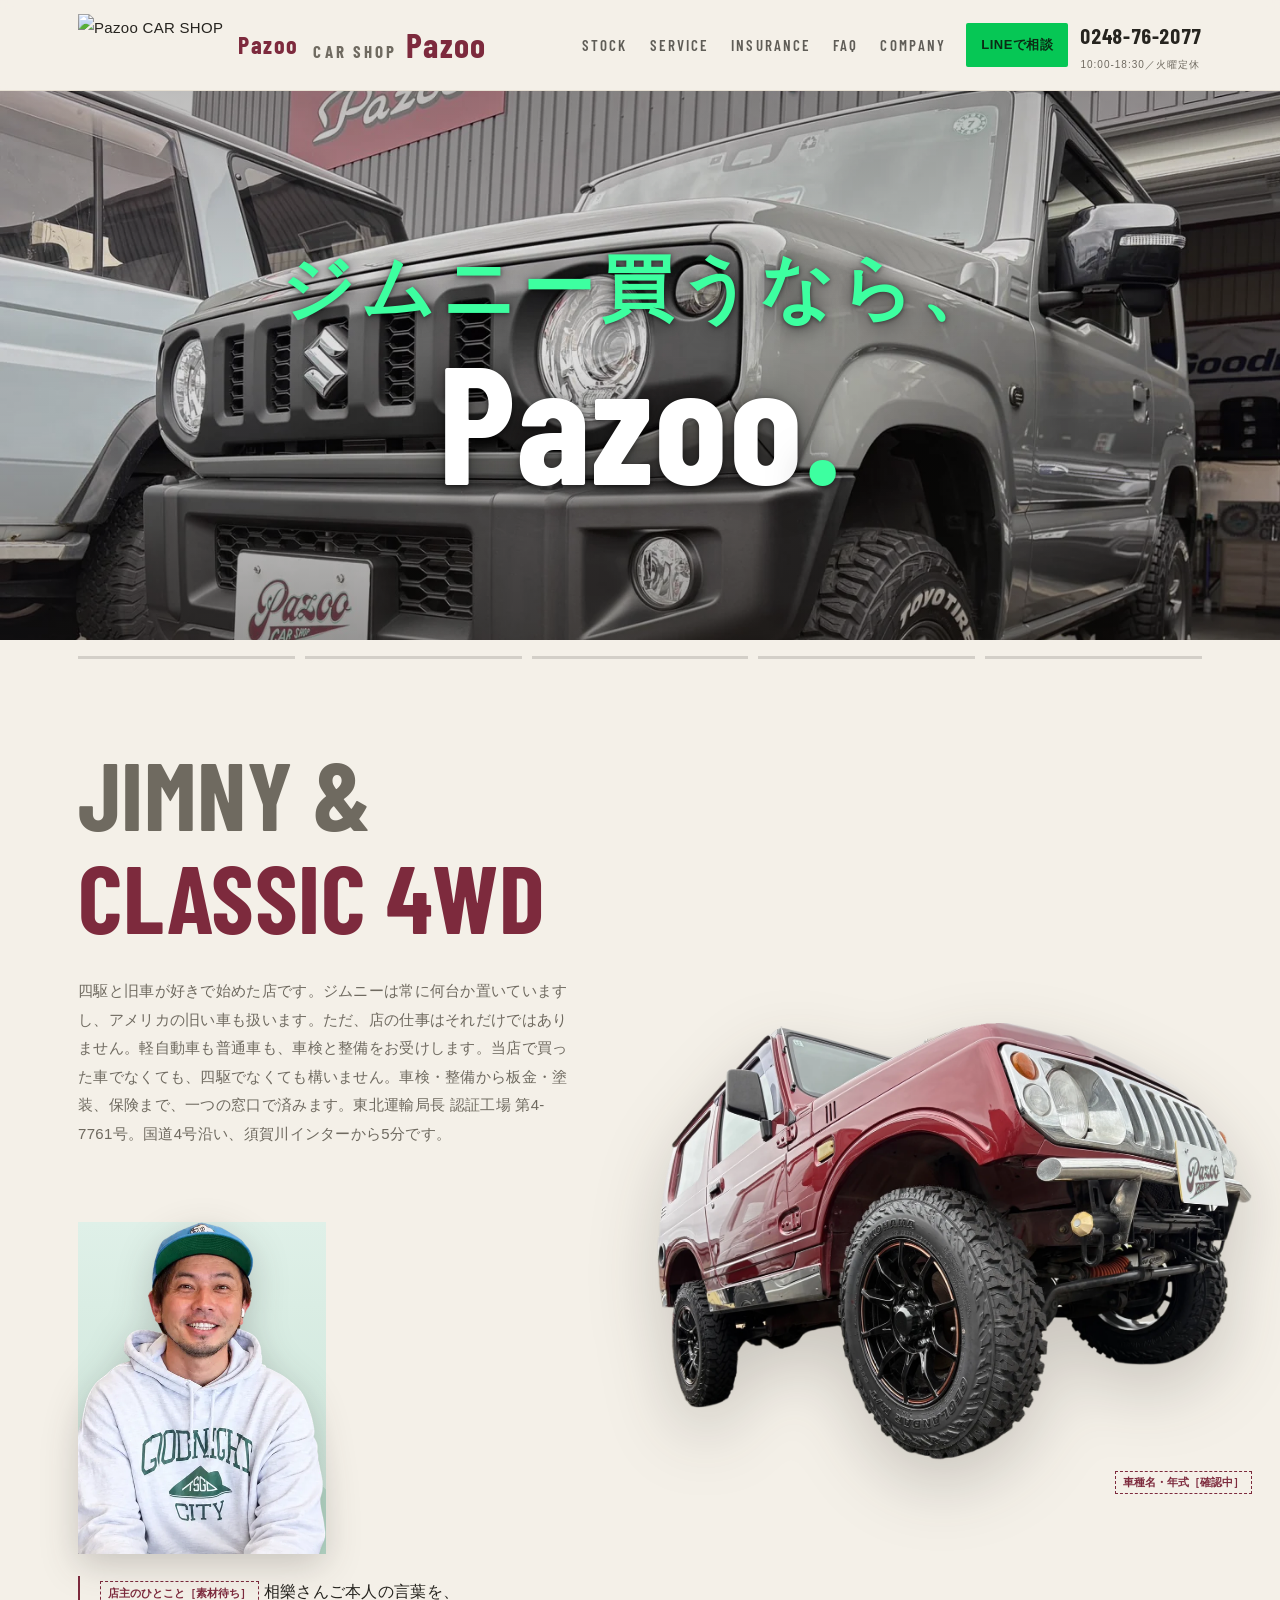
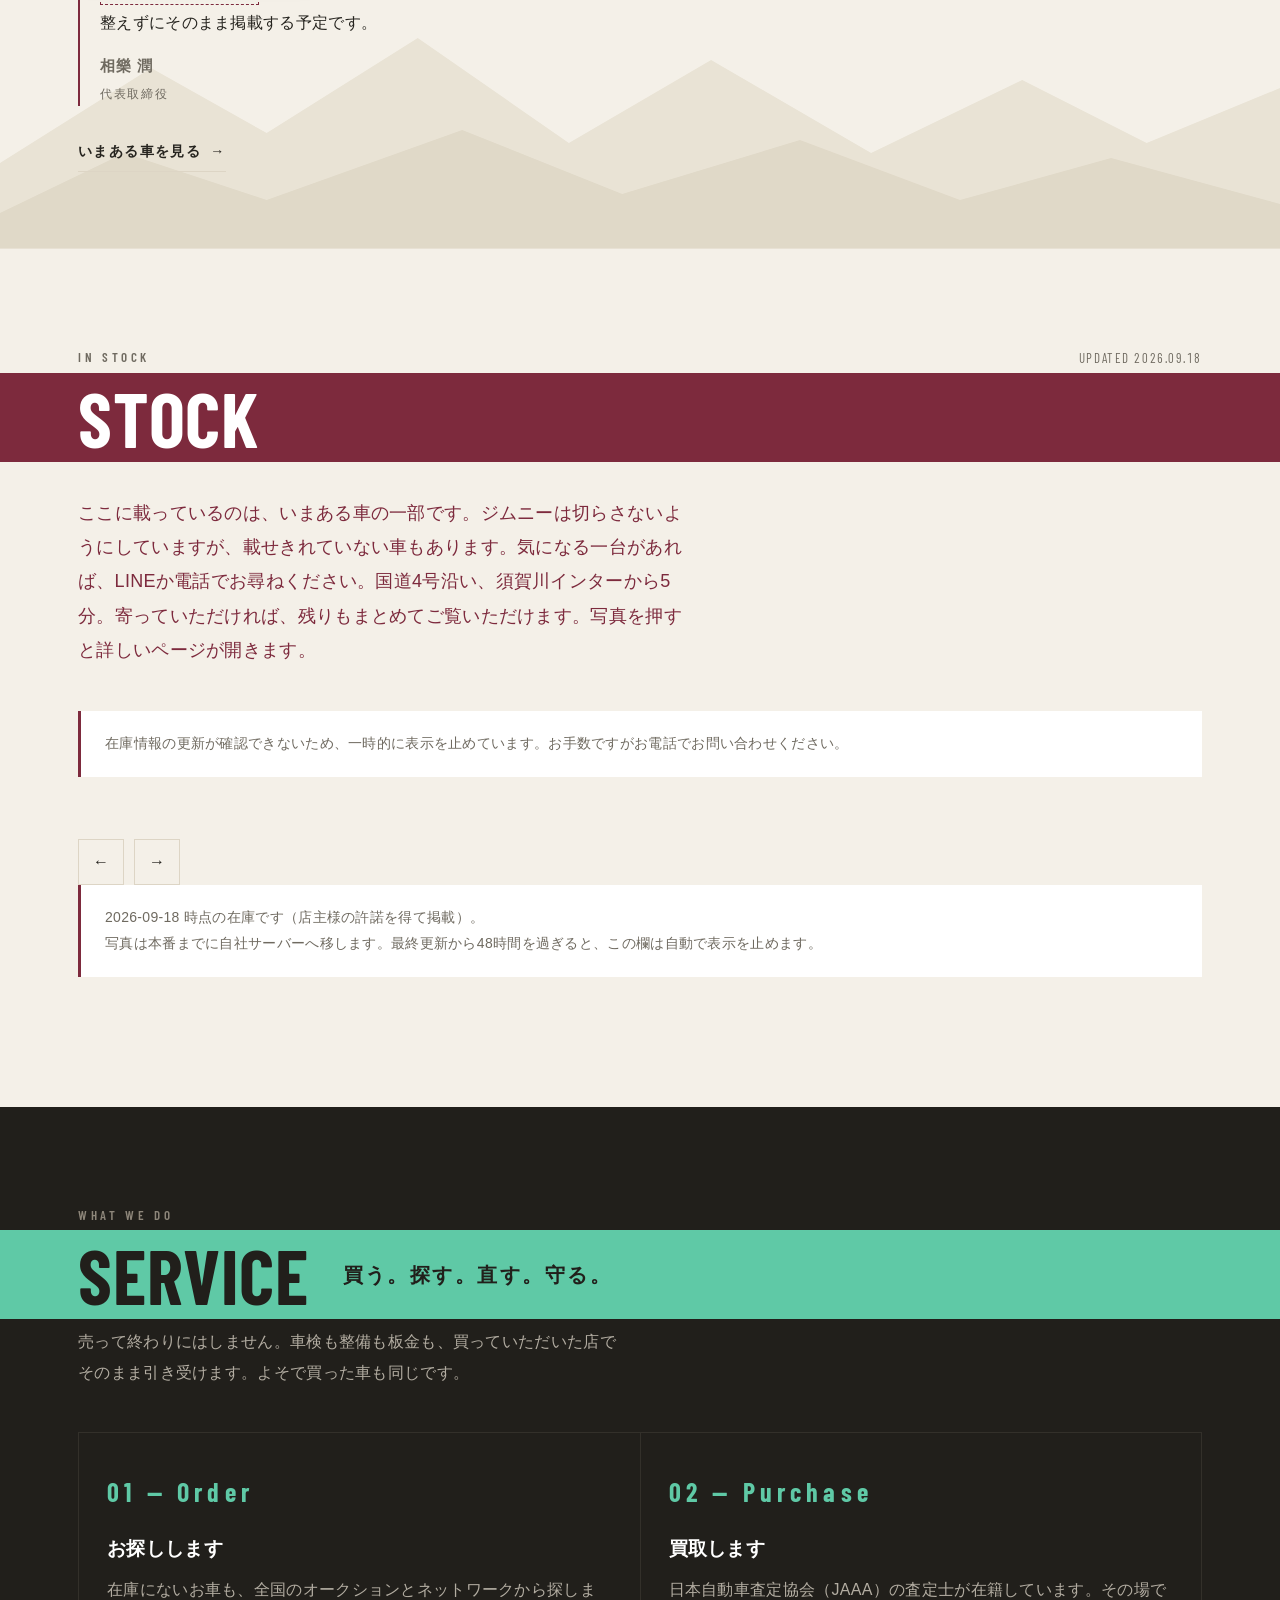
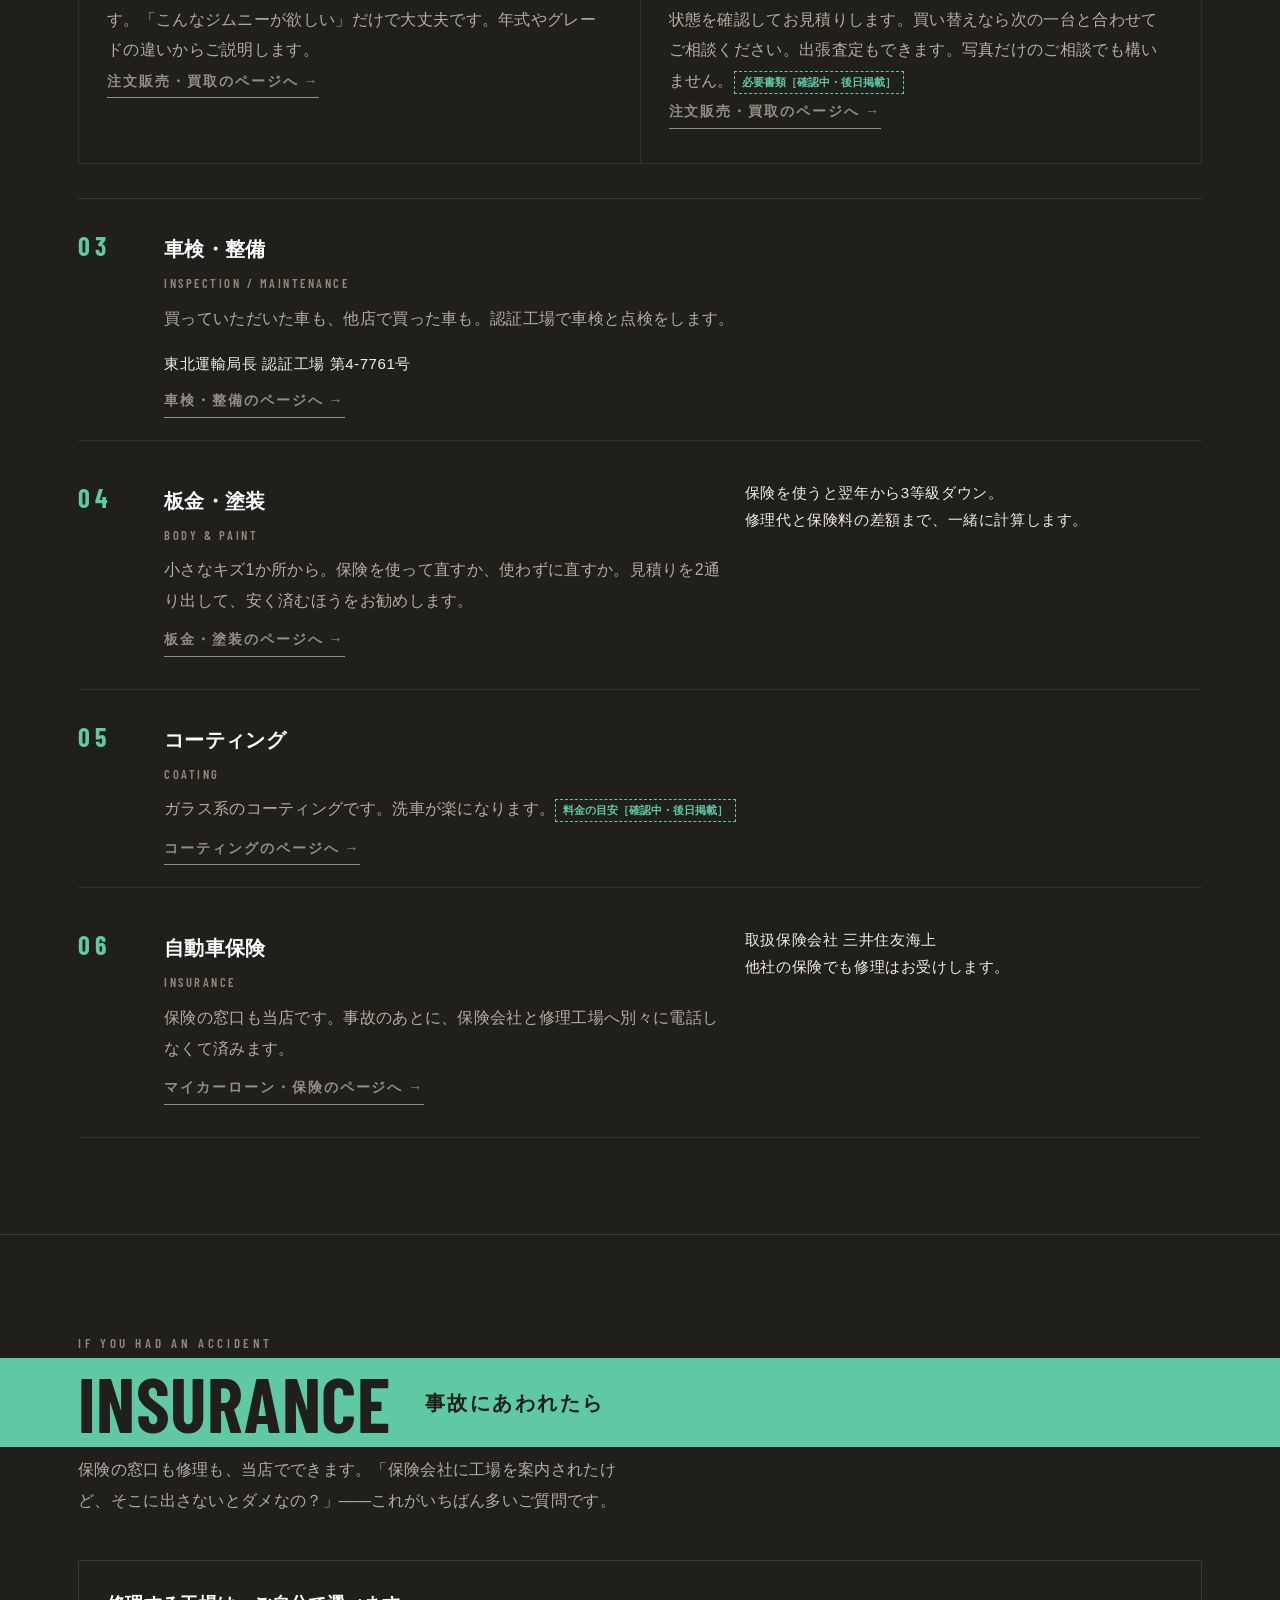
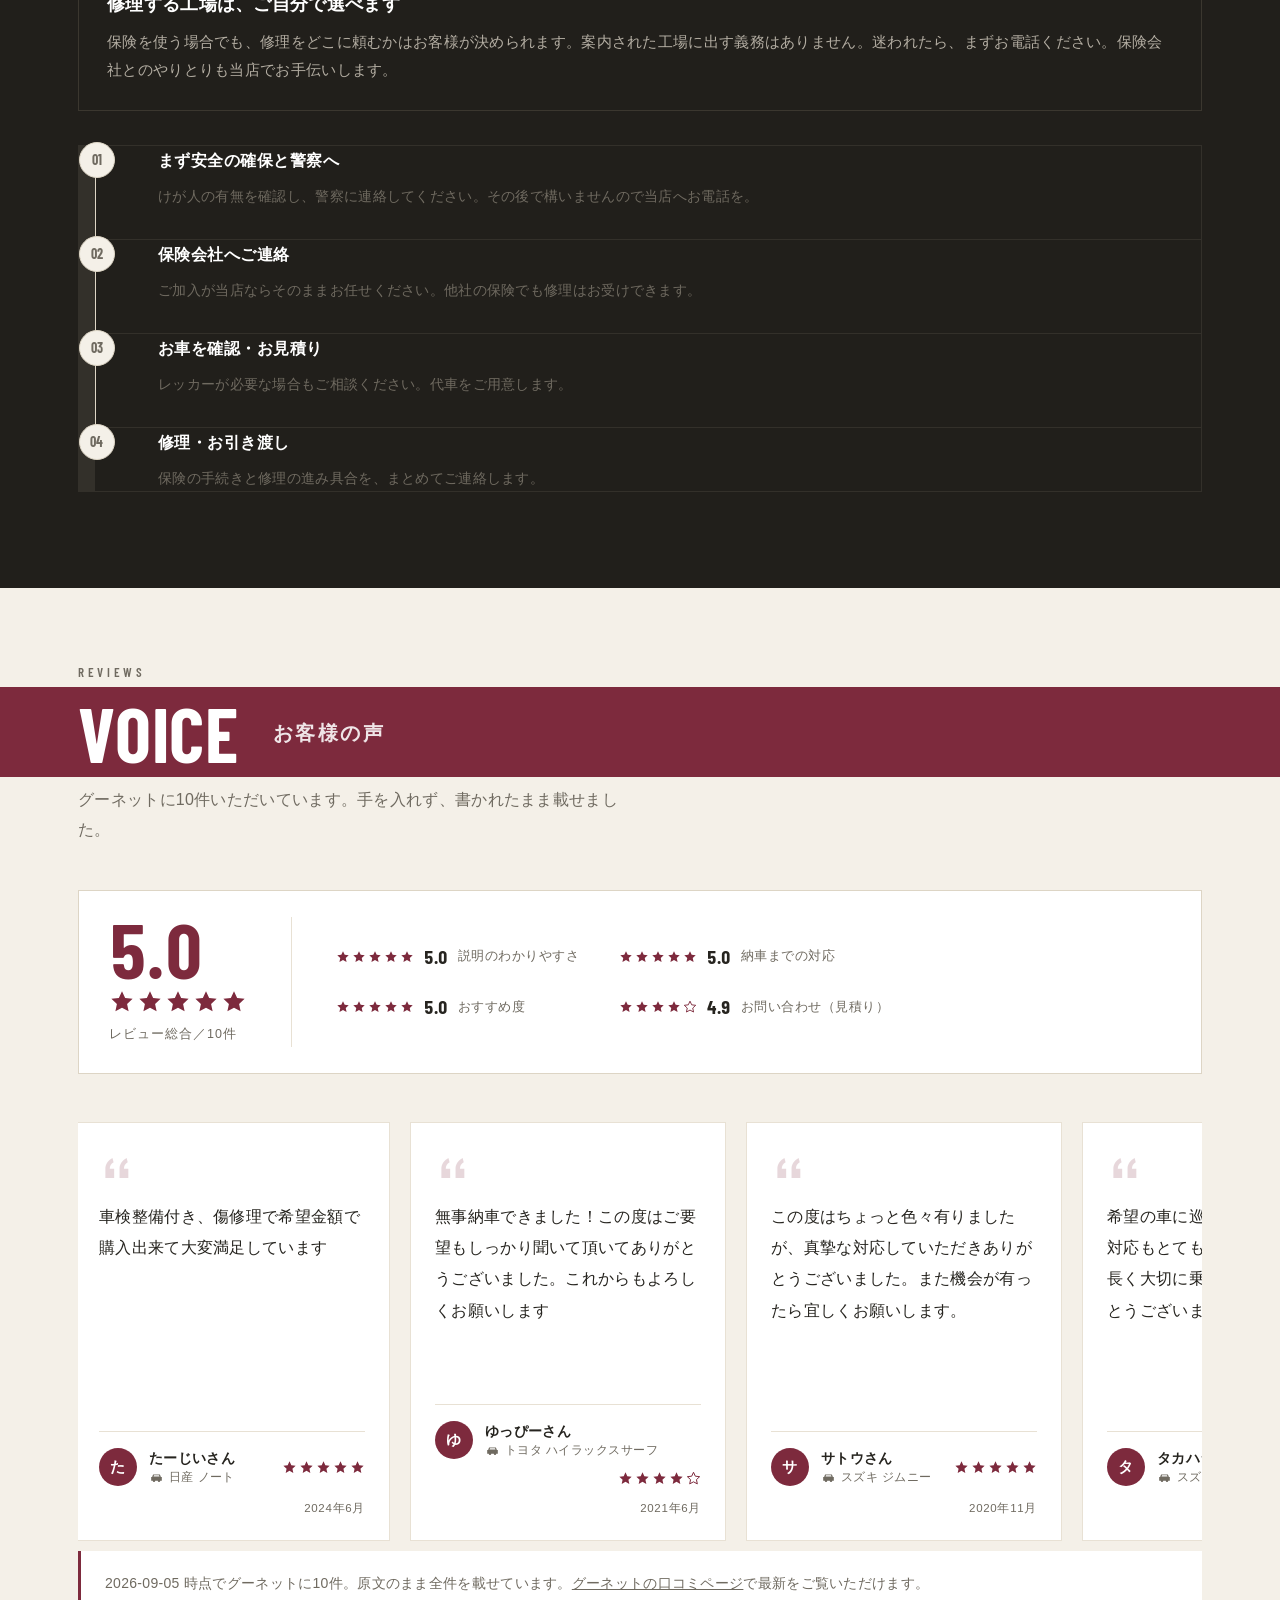
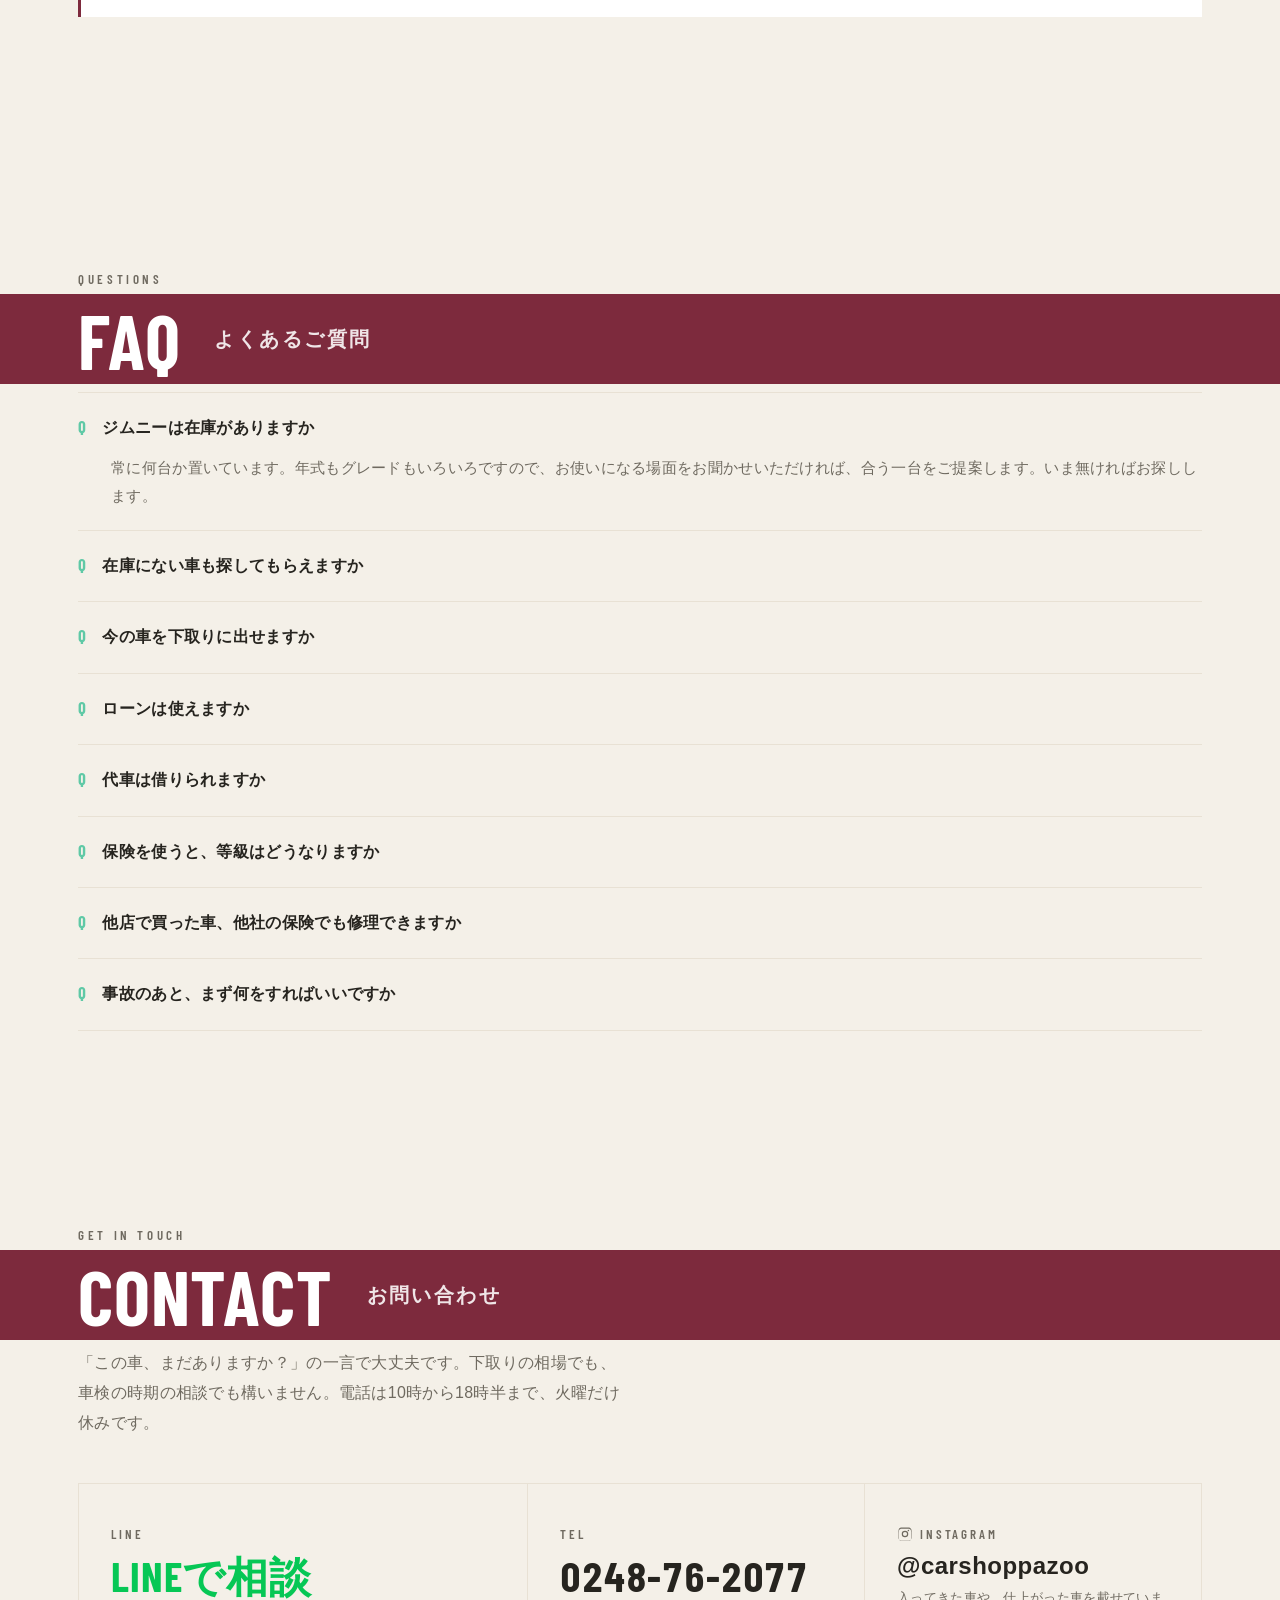
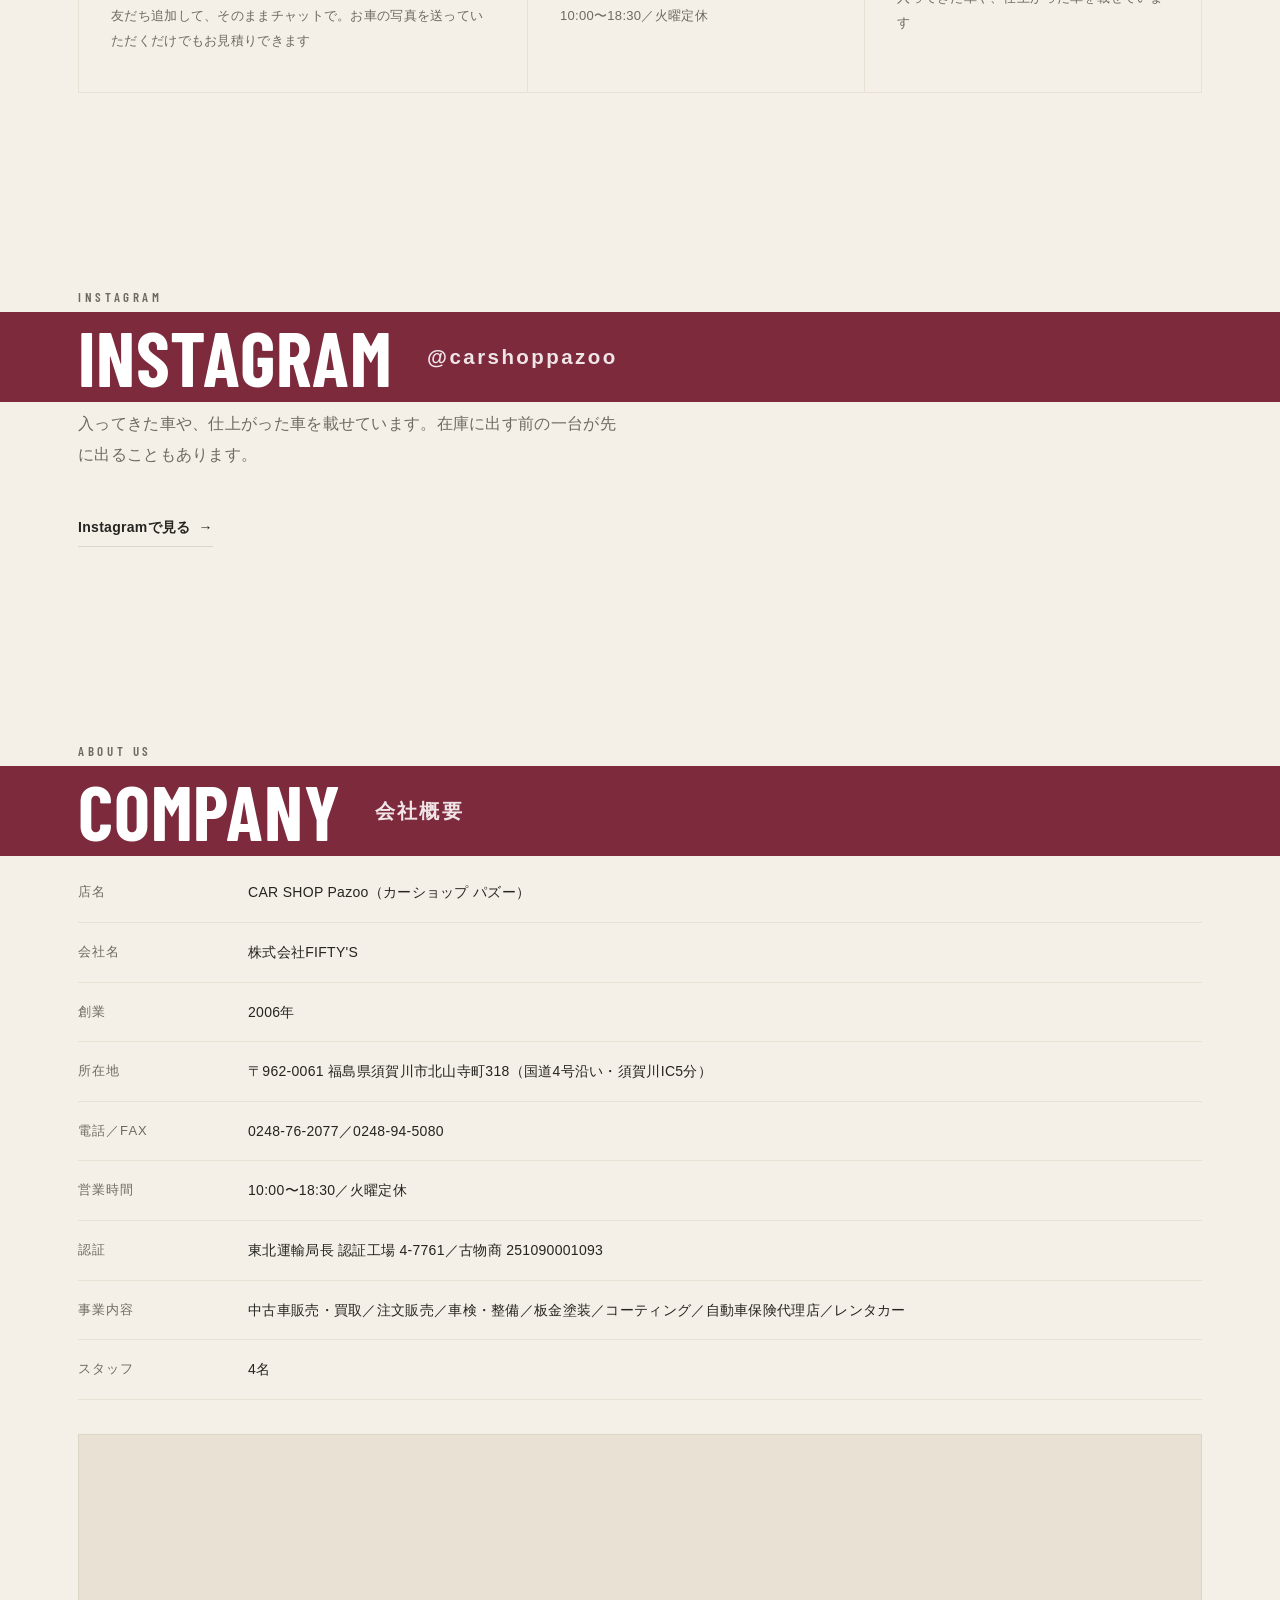
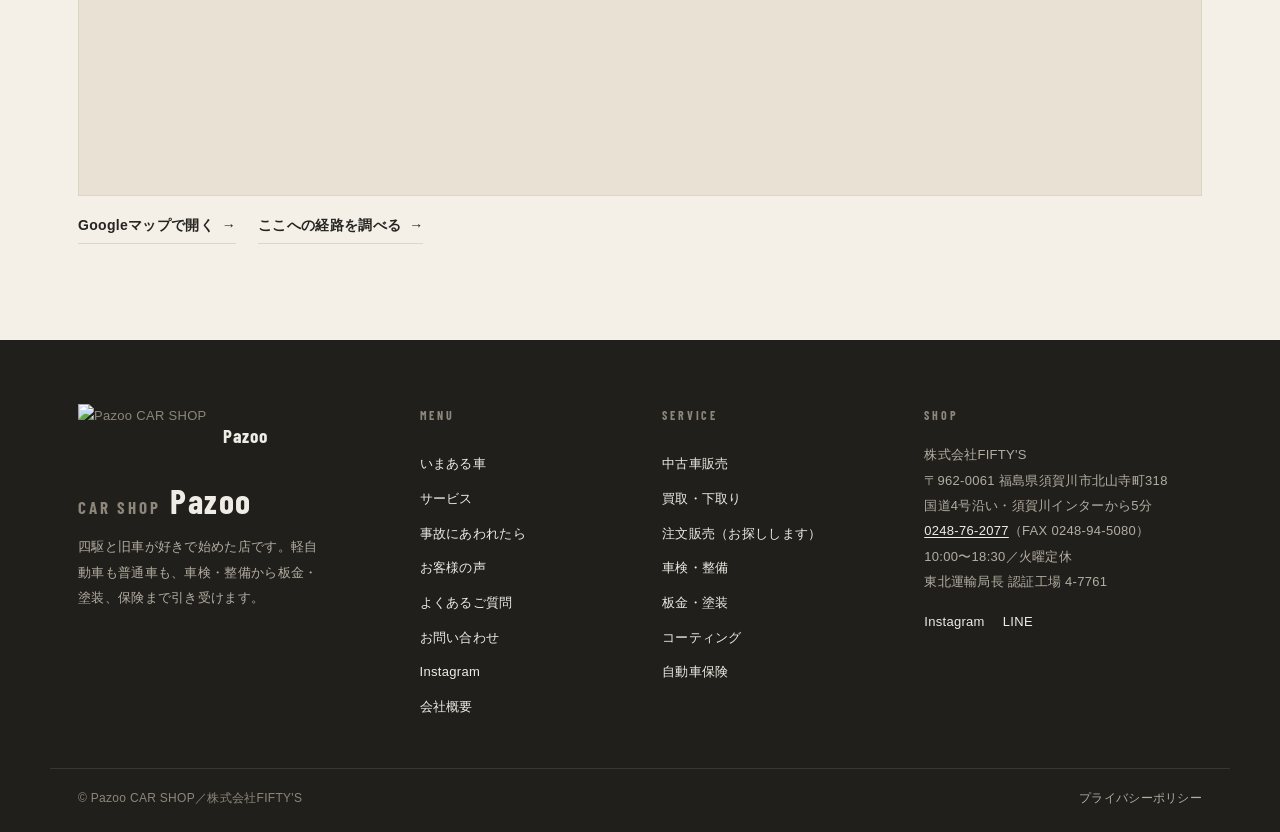
==== index.html @ 05b7e56b "検品是正：HTMLコメントの社内向け文言を中立な記録へ（社長決定2026-08-11）／本番未参照の候補写真8枚(1.3MB)を配信対象から外した Co-Authored-By: Claude Opu" ====
<!DOCTYPE html>
<html lang="ja">
<head>
<meta charset="utf-8">
<meta name="viewport" content="width=device-width, initial-scale=1">
<meta name="robots" content="noindex,nofollow"><!-- STAGING-NOINDEX 2026-09-09 入れ替え公開時に削除 -->
<title>CarShop Pazoo | 福島県須賀川市の中古車販売・買取・車検・整備・板金塗装</title>
<meta name="description" content="福島県須賀川市の中古車販売・買取なら CarShop Pazoo（カーショップ パズー）。車検・整備、板金・塗装、カーコーティング、マイカーローン、自動車保険まで、クルマのことはなんでもお任せください。">
  <link rel="stylesheet" href="assets/fonts/fonts.css">
<link rel="stylesheet" href="assets/css/pazoo-2609.css">

<!-- ▼ SEO強化(head内追加のみ・既存の見た目/機能に不触) 2026-07-30 ルイージ追加 ─ 水野谷方式の横展開 =========
     ★NAP（店名・住所・電話）は2026-07-30時点で未確認。確認が取れ次第この注記を外す:
       - telephone/address … 現行サイト(会社概要)表記を正として実装
       - openingHours … 「10:00-18:30 / 火曜定休」→ 火曜以外を営業日と解釈
       - geo座標 … 現行サイトの地図埋め込みに由来(実位置と誤差の可能性)
     ★NAP変更時は index.html と companyoutline.html の両方のJSON-LDを必ず更新すること(不一致は逆効果)。 -->
<link rel="canonical" href="https://bunchan-groobeat.github.io/pazoo-hp/">
<meta property="og:type" content="website">
<meta property="og:site_name" content="CarShop Pazoo">
<meta property="og:locale" content="ja_JP">
<meta property="og:url" content="https://bunchan-groobeat.github.io/pazoo-hp/">
<meta property="og:title" content="CarShop Pazoo | 福島県須賀川市の中古車販売・買取・車検・整備・板金塗装">
<meta property="og:description" content="福島県須賀川市の中古車販売・買取なら CarShop Pazoo。車検・整備、板金・塗装、カーコーティング、マイカーローン、自動車保険まで、クルマのことはなんでもお任せください。">
<meta property="og:image" content="https://bunchan-groobeat.github.io/pazoo-hp/assets/img/ogp.jpg">
<meta name="twitter:card" content="summary_large_image">
<link rel="icon" href="assets/img/favicon.svg" type="image/svg+xml">
<link rel="apple-touch-icon" href="assets/img/favicon.svg">
<script type="application/ld+json">
{
  "@context": "https://schema.org",
  "@type": ["AutoRepair", "AutoDealer"],
  "foundingDate": "2006",
  "@id": "https://bunchan-groobeat.github.io/pazoo-hp/#business",
  "name": "CarShop Pazoo",
  "legalName": "株式会社FIFTY'S",
  "alternateName": "カーショップ パズー",
  "url": "https://bunchan-groobeat.github.io/pazoo-hp/",
  "image": "https://bunchan-groobeat.github.io/pazoo-hp/assets/img/logo.webp",
  "telephone": "0248-76-2077",
  "faxNumber": "0248-94-5080",
  "email": "pazoo350@hotmail.co.jp",
  "address": {
    "@type": "PostalAddress",
    "postalCode": "962-0061",
    "addressCountry": "JP",
    "addressRegion": "福島県",
    "addressLocality": "須賀川市",
    "streetAddress": "北山寺町318"
  },
  "geo": { "@type": "GeoCoordinates", "latitude": 37.305145, "longitude": 140.366726 },
  "hasMap": "https://www.google.com/maps?cid=9501020526359880822",
  "areaServed": { "@type": "AdministrativeArea", "name": "福島県須賀川市およびその周辺" },
  "openingHoursSpecification": [{
    "@type": "OpeningHoursSpecification",
    "dayOfWeek": ["Monday", "Wednesday", "Thursday", "Friday", "Saturday", "Sunday"],
    "opens": "10:00",
    "closes": "18:30"
  }],
  "sameAs": [
    "https://www.instagram.com/carshoppazoo/",
    "https://www.facebook.com/512649325471960/",
    "https://www.goo-net.com/usedcar_shop/0902905/showroom.html"
  ],
  "makesOffer": [
    { "@type": "Offer", "itemOffered": { "@type": "Service", "name": "車検・整備", "url": "https://bunchan-groobeat.github.io/pazoo-hp/maintenance.html" } },
    { "@type": "Offer", "itemOffered": { "@type": "Service", "name": "板金・塗装", "url": "https://bunchan-groobeat.github.io/pazoo-hp/repair-paint.html" } },
    { "@type": "Offer", "itemOffered": { "@type": "Service", "name": "カーコーティング", "url": "https://bunchan-groobeat.github.io/pazoo-hp/coating.html" } },
    { "@type": "Offer", "itemOffered": { "@type": "Service", "name": "注文販売・買取", "url": "https://bunchan-groobeat.github.io/pazoo-hp/order.html" } },
    { "@type": "Offer", "itemOffered": { "@type": "Service", "name": "マイカーローン", "url": "https://bunchan-groobeat.github.io/pazoo-hp/order-insurance.html" } }
  ]
}
</script>
<!-- FAQPage：画面のFAQから自動生成（tools/build-faq-schema.mjs）。手で書かない -->
<script type="application/ld+json">
{
  "@context": "https://schema.org",
  "@type": "FAQPage",
  "@id": "https://pazoo.co.jp/#faq",
  "mainEntity": [
    {
      "@type": "Question",
      "name": "ジムニーは在庫がありますか",
      "acceptedAnswer": {
        "@type": "Answer",
        "text": "常に何台か置いています。年式もグレードもいろいろですので、お使いになる場面をお聞かせいただければ、合う一台をご提案します。いま無ければお探しします。"
      }
    },
    {
      "@type": "Question",
      "name": "在庫にない車も探してもらえますか",
      "acceptedAnswer": {
        "@type": "Answer",
        "text": "お探しします。車種・年式・色・ご予算を伺い、全国のオークションとネットワークから探します。見つかり次第ご連絡します。"
      }
    },
    {
      "@type": "Question",
      "name": "今の車を下取りに出せますか",
      "acceptedAnswer": {
        "@type": "Answer",
        "text": "できます。JAAAの査定士が在籍していますので、その場で状態を確認してお見積りします。"
      }
    },
    {
      "@type": "Question",
      "name": "ローンは使えますか",
      "acceptedAnswer": {
        "@type": "Answer",
        "text": "ご利用いただけます。お支払い回数のご相談も承ります。オリエントコーポレーション（オリコ）・オリコプロダクトファイナンス・ジャックスのオートローンをお取り扱いしています（50音順）。"
      }
    },
    {
      "@type": "Question",
      "name": "代車は借りられますか",
      "acceptedAnswer": {
        "@type": "Answer",
        "text": "ご用意しています。台数に限りがありますので、ご予約ください。"
      }
    },
    {
      "@type": "Question",
      "name": "保険を使うと、等級はどうなりますか",
      "acceptedAnswer": {
        "@type": "Answer",
        "text": "車両保険を使って修理すると、翌年から3等級下がるのが一般的です。修理代と保険料の増額を比べて、使わないほうが安く済む場合もあります。どちらが得か、当店で一緒に計算できます。"
      }
    },
    {
      "@type": "Question",
      "name": "他店で買った車、他社の保険でも修理できますか",
      "acceptedAnswer": {
        "@type": "Answer",
        "text": "できます。どちらでお車を買われたか、どの保険会社かは問いません。"
      }
    },
    {
      "@type": "Question",
      "name": "事故のあと、まず何をすればいいですか",
      "acceptedAnswer": {
        "@type": "Answer",
        "text": "安全を確保して警察へご連絡ください。そのあとで当店にお電話いただければ、保険の手続きから修理まで順番にご案内します。"
      }
    }
  ]
}
</script>
<!-- /FAQPage -->
</head>
<body>

<svg class="ico-defs" aria-hidden="true" focusable="false" style="position:absolute;width:0;height:0;overflow:hidden">
  <symbol id="i-star" viewBox="0 0 24 24"><path d="M12 2l2.9 6.3 6.9.8-5.1 4.7 1.4 6.8L12 17.3 5.9 20.6l1.4-6.8L2.2 9.1l6.9-.8z"/></symbol>
  <symbol id="i-quote" viewBox="0 0 24 24"><path d="M9.5 5C6.4 6.6 4.5 9.4 4.5 12.6V19h6.2v-6.4H7.6c0-2 .9-3.6 2.7-4.6zM19.5 5c-3.1 1.6-5 4.4-5 7.6V19h6.2v-6.4h-3.1c0-2 .9-3.6 2.7-4.6z"/></symbol>
  <symbol id="i-ig" viewBox="0 0 24 24"><path d="M12 2.2c3.2 0 3.6 0 4.9.1 1.2.1 1.8.2 2.2.4.6.2 1 .5 1.4.9.4.4.7.8.9 1.4.2.4.4 1 .4 2.2.1 1.3.1 1.7.1 4.9s0 3.6-.1 4.9c-.1 1.2-.2 1.8-.4 2.2-.2.6-.5 1-.9 1.4-.4.4-.8.7-1.4.9-.4.2-1 .4-2.2.4-1.3.1-1.7.1-4.9.1s-3.6 0-4.9-.1c-1.2-.1-1.8-.2-2.2-.4-.6-.2-1-.5-1.4-.9-.4-.4-.7-.8-.9-1.4-.2-.4-.4-1-.4-2.2C2.2 15.6 2.2 15.2 2.2 12s0-3.6.1-4.9c.1-1.2.2-1.8.4-2.2.2-.6.5-1 .9-1.4.4-.4.8-.7 1.4-.9.4-.2 1-.4 2.2-.4C8.4 2.2 8.8 2.2 12 2.2zm0 1.8c-3.1 0-3.5 0-4.7.1-1.1.1-1.7.2-2.1.3-.5.2-.9.4-1.2.8-.4.3-.6.7-.8 1.2-.1.4-.3 1-.3 2.1-.1 1.2-.1 1.6-.1 4.7s0 3.5.1 4.7c.1 1.1.2 1.7.3 2.1.2.5.4.9.8 1.2.3.4.7.6 1.2.8.4.1 1 .3 2.1.3 1.2.1 1.6.1 4.7.1s3.5 0 4.7-.1c1.1-.1 1.7-.2 2.1-.3.5-.2.9-.4 1.2-.8.4-.3.6-.7.8-1.2.1-.4.3-1 .3-2.1.1-1.2.1-1.6.1-4.7s0-3.5-.1-4.7c-.1-1.1-.2-1.7-.3-2.1-.2-.5-.4-.9-.8-1.2-.3-.4-.7-.6-1.2-.8-.4-.1-1-.3-2.1-.3-1.2-.1-1.6-.1-4.7-.1zm0 3.1a4.9 4.9 0 110 9.8 4.9 4.9 0 010-9.8zm0 1.8a3.1 3.1 0 100 6.2 3.1 3.1 0 000-6.2zm5.1-3.2a1.15 1.15 0 110 2.3 1.15 1.15 0 010-2.3z"/></symbol>
  <symbol id="i-car" viewBox="0 0 24 24"><path d="M5 11l1.5-4h11L19 11h1.5v6H18a2 2 0 11-4 0h-4a2 2 0 11-4 0H3.5v-6H5zm2.2-.5h9.6L15.9 8.5H8.1z"/></symbol>
</svg>

<header class="hd">
  <div class="wrap">
    <div class="logo">
      <img id="logo" alt="Pazoo CAR SHOP" hidden>
      <span class="txt" id="logoTxt">Pazoo</span>
      <span class="brandtxt"><small>CAR SHOP</small>Pazoo</span>
    </div>
    <nav>
      <a href="#stock">Stock</a>
      <a href="#service">Service</a>
      <a href="order-insurance.html">Insurance</a>
      <a href="#faq">FAQ</a>
      <a href="companyoutline.html">Company</a>
    </nav>
    <div class="cta">
      <a class="line" href="https://lin.ee/tHzevLr" target="_blank" rel="noopener">LINEで相談</a>
      <a class="tel" href="tel:0248762077">0248-76-2077<small>10:00-18:30／火曜定休</small></a>
      <button type="button" class="menu" id="menuBtn" aria-controls="drawer" aria-expanded="false" aria-label="メニューを開く"><span></span><span></span><span></span></button>
    </div>
  </div>
</header>
<!-- 3本線メニューの中身。ヘッダー（sticky＋backdrop-filter）の中に置くと position:fixed の基準がヘッダーになって出ないので、外に置く -->
<nav class="drawer" id="drawer" aria-label="メニュー">
  <a href="#stock">Stock<small>いまある車</small></a>
  <a href="#service">Service<small>買う。探す。直す。守る。</small></a>
  <a href="#insurance">Insurance<small>事故にあわれたら</small></a>
  <a href="#voice">Voice<small>お客様の声</small></a>
  <a href="#faq">FAQ<small>よくあるご質問</small></a>
  <a href="#contact">Contact<small>お問い合わせ</small></a>
  <a href="#insta">Instagram<small>@carshoppazoo</small></a>
  <a href="#company">Company<small>会社概要</small></a>
  <div class="drawer-cta"><a class="line" href="https://lin.ee/tHzevLr" target="_blank" rel="noopener">LINEで相談</a><a class="tel" href="tel:0248762077">0248-76-2077</a></div>
</nav>

<div class="hero">
  <div class="bg" id="hbg">
    <img srcset="assets/img/main/mv-jb64-front-780w.webp 780w, assets/img/main/mv-jb64-front.webp 1477w" sizes="(max-width: 390px) 100vw, (max-width: 768px) 100vw, (max-width: 1280px) 100vw, 100vw" class="slide on p-front" src="assets/img/main/mv-jb64-front.webp" width="1477" height="1108" alt="店の前に停めたジムニー（JB64・グレー）">
    <img srcset="assets/img/main/mv1-812w.webp 812w, assets/img/main/mv1-1598w.webp 1598w, assets/img/main/mv1.webp 1600w" sizes="(max-width: 390px) 100vw, (max-width: 768px) 100vw, (max-width: 1280px) 100vw, 100vw" class="slide" src="assets/img/main/mv1.webp" width="1600" height="505" alt="Pazoo 店舗外観と展示車">
    <img srcset="assets/img/main/mv2-812w.webp 812w, assets/img/main/mv2-1598w.webp 1598w, assets/img/main/mv2.webp 1600w" sizes="(max-width: 390px) 100vw, (max-width: 768px) 100vw, (max-width: 1280px) 100vw, 100vw" class="slide" src="assets/img/main/mv2.webp" width="1600" height="505" alt="展示車の並び">
    <img srcset="assets/img/main/mv3-812w.webp 812w, assets/img/main/mv3-1598w.webp 1598w, assets/img/main/mv3.webp 1600w" sizes="(max-width: 390px) 100vw, (max-width: 768px) 100vw, (max-width: 1280px) 100vw, 100vw" class="slide" src="assets/img/main/mv3.webp" width="1600" height="505" alt="店内の待合スペース">
    <img class="slide" src="assets/img/main/mv4.webp" width="950" height="300" alt="仕上がったお車">
  </div>
  <p class="hero-copy">
    <span class="l1">ジムニー買うなら、</span>
    <span class="l2">Pazoo<i>.</i></span>
  </p>
</div>
<div class="wrap"><div class="bars" id="bars" role="group" aria-label="トップ写真の切り替え">
  <button type="button" class="on" data-i="0" aria-label="1枚目"><span></span></button>
  <button type="button" data-i="1" aria-label="2枚目"><span></span></button>
  <button type="button" data-i="2" aria-label="3枚目"><span></span></button>
  <button type="button" data-i="3" aria-label="4枚目"><span></span></button>
  <button type="button" data-i="4" aria-label="5枚目"><span></span></button>
</div></div>

<section class="intro">
  <div class="wrap">
    <div class="intro-grid">
      <div class="intro-txt">
    <p class="big anime"><span class="ani_txt"><span>JIMNY &amp;</span></span><br><span class="ani_txt w1"><span><em>CLASSIC 4WD</em></span></span></p>
    <p class="anime ani_slideup d1">四駆と旧車が好きで始めた店です。ジムニーは常に何台か置いていますし、アメリカの旧い車も扱います。ただ、店の仕事はそれだけではありません。軽自動車も普通車も、車検と整備をお受けします。当店で買った車でなくても、四駆でなくても構いません。車検・整備から板金・塗装、保険まで、一つの窓口で済みます。東北運輸局長 認証工場 第4-7761号。国道4号沿い、須賀川インターから5分です。</p>
    <div class="owner-row anime ani_fade d2">
      <div class="owner-photo"><img src="assets/img/daihyo.webp" width="720" height="963" loading="lazy" alt="CarShop Pazoo 代表取締役の相樂潤さん。緑と青のキャップにグレーのパーカー姿で笑っている"></div>
      <blockquote class="owner">
        <p><span class="todo">店主のひとこと［素材待ち］</span> 相樂さんご本人の言葉を、整えずにそのまま掲載する予定です。</p>
        <cite>相樂 潤<span>代表取締役</span></cite>
      </blockquote>
    </div>
        <a class="stock-link anime ani_fade d2" href="#stock">いまある車を見る</a>
      </div>
      <div class="intro-car anime ani_drivein">
        <img srcset="assets/img/main/jimny-cutout-350w.webp 350w, assets/img/main/jimny-cutout-380w.webp 380w, assets/img/main/jimny-cutout.webp 1388w" sizes="(max-width: 390px) 45vw, (max-width: 768px) 25vw, (max-width: 1280px) 47vw, 766px" src="assets/img/main/jimny-cutout.webp" width="1388" height="1018" alt="Pazooで扱う旧型ジムニー。リフトアップして大径タイヤを履いたワインレッドの一台">
        <p class="cap"><span class="todo">車種名・年式［確認中］</span></p>
      </div>
    </div>
      </div>
</section>

<section id="stock">
  <div class="wrap">
    <div class="stock-head">
      <div>
        <p class="eyebrow anime ani_fade">In Stock</p>
        <h2 class="h2 anime"><span class="ani_txt w1"><span>Stock</span></span></h2><!-- 和文の添え字「いまある車」は外した（2026-09-05 決定） -->
      </div>
      <span class="updated">UPDATED <span id="upd">2026.09.02</span></span>
    </div>
    <p class="lead anime ani_slideup d1">ここに載っているのは、いまある車の一部です。ジムニーは切らさないようにしていますが、載せきれていない車もあります。気になる一台があれば、LINEか電話でお尋ねください。国道4号沿い、須賀川インターから5分。寄っていただければ、残りもまとめてご覧いただけます。写真を押すと詳しいページが開きます。</p>
    <div class="railbox anime ani_slideup d2">
      <div class="rail" id="rail" role="region" tabindex="0" aria-label="在庫一覧（横にスクロールします）"></div>
      <button type="button" class="rail-hint" id="railHint" aria-label="在庫を次へ送る">→</button>
    </div>
    <div class="railctl anime ani_fade d2">
      <button type="button" id="prev" aria-label="前へ">←</button>
      <button type="button" id="next" aria-label="次へ">→</button>
    </div>
    <p class="note">
      <span id="updNote">2026-09-02</span> 時点の在庫です（店主様の許諾を得て掲載）。<br>
      写真は本番までに自社サーバーへ移します。最終更新から48時間を過ぎると、この欄は自動で表示を止めます。
    </p>
  </div>
</section>

<section id="service" class="dark">
  <div class="wrap">
    <p class="eyebrow anime ani_fade">What We Do</p>
    <h2 class="h2 anime"><span class="ani_txt w1"><span>Service</span></span><span class="ja ani_fade d2">買う。探す。直す。守る。</span></h2>
    <p class="lead anime ani_slideup d1">売って終わりにはしません。車検も整備も板金も、買っていただいた店でそのまま引き受けます。よそで買った車も同じです。</p>
    <div class="grid g2 anime ani_slideup d1">
      <div class="cell">
        <p class="no">01 — Order</p>
        <h3>お探しします</h3>
        <p>在庫にないお車も、全国のオークションとネットワークから探します。「こんなジムニーが欲しい」だけで大丈夫です。年式やグレードの違いからご説明します。</p>
              <p class="more"><a href="order.html">注文販売・買取のページへ</a></p>
      </div>
      <div class="cell">
        <p class="no">02 — Purchase</p>
        <h3>買取します</h3>
        <p>日本自動車査定協会（JAAA）の査定士が在籍しています。その場で状態を確認してお見積りします。買い替えなら次の一台と合わせてご相談ください。出張査定もできます。写真だけのご相談でも構いません。<span class="todo">必要書類［確認中・後日掲載］</span></p>
              <p class="more"><a href="order.html">注文販売・買取のページへ</a></p>
      </div>
    </div>
    <ol class="ledger anime ani_slideup d2">
      <li><span class="no">03</span><div><h3>車検・整備<small>Inspection / Maintenance</small></h3><p>買っていただいた車も、他店で買った車も。認証工場で車検と点検をします。</p><p class="fact">東北運輸局長 認証工場 第4-7761号</p><p class="more"><a href="maintenance.html">車検・整備のページへ</a></p></div></li>
      <li class="wide"><span class="no">04</span><div><h3>板金・塗装<small>Body &amp; Paint</small></h3><p>小さなキズ1か所から。保険を使って直すか、使わずに直すか。見積りを2通り出して、安く済むほうをお勧めします。</p><p class="more"><a href="repair-paint.html">板金・塗装のページへ</a></p></div><p class="fact">保険を使うと翌年から3等級ダウン。<br>修理代と保険料の差額まで、一緒に計算します。</p></li>
      <li><span class="no">05</span><div><h3>コーティング<small>Coating</small></h3><p>ガラス系のコーティングです。洗車が楽になります。<span class="todo">料金の目安［確認中・後日掲載］</span></p><p class="more"><a href="coating.html">コーティングのページへ</a></p></div></li>
      <li class="wide"><span class="no">06</span><div><h3>自動車保険<small>Insurance</small></h3><p>保険の窓口も当店です。事故のあとに、保険会社と修理工場へ別々に電話しなくて済みます。</p><p class="more"><a href="order-insurance.html">マイカーローン・保険のページへ</a></p></div><p class="fact">取扱保険会社 三井住友海上<br>他社の保険でも修理はお受けします。</p></li>
    </ol>
  </div>
</section>

<section id="insurance" class="dark">
  <div class="wrap">
    <p class="eyebrow anime ani_fade">If You Had An Accident</p>
    <h2 class="h2 anime"><span class="ani_txt w1"><span>Insurance</span></span><span class="ja ani_fade d2">事故にあわれたら</span></h2>
    <p class="lead anime ani_slideup d1">保険の窓口も修理も、当店でできます。「保険会社に工場を案内されたけど、そこに出さないとダメなの？」——これがいちばん多いご質問です。</p>
    <div class="pin anime ani_slideup d1">
      <h3>修理する工場は、ご自分で選べます</h3>
      <p>保険を使う場合でも、修理をどこに頼むかはお客様が決められます。案内された工場に出す義務はありません。迷われたら、まずお電話ください。保険会社とのやりとりも当店でお手伝いします。</p>
    </div>
    <ol class="flow anime ani_slideup d2">
      <li><div><h4>まず安全の確保と警察へ</h4><p>けが人の有無を確認し、警察に連絡してください。その後で構いませんので当店へお電話を。</p></div></li>
      <li><div><h4>保険会社へご連絡</h4><p>ご加入が当店ならそのままお任せください。他社の保険でも修理はお受けできます。</p></div></li>
      <li><div><h4>お車を確認・お見積り</h4><p>レッカーが必要な場合もご相談ください。代車をご用意します。</p></div></li>
      <li><div><h4>修理・お引き渡し</h4><p>保険の手続きと修理の進み具合を、まとめてご連絡します。</p></div></li>
    </ol>
  </div>
</section>

<section id="voice">
  <div class="wrap">
    <p class="eyebrow anime ani_fade">Reviews</p>
    <h2 class="h2 anime"><span class="ani_txt w1"><span>Voice</span></span><span class="ja ani_fade d2">お客様の声</span></h2>
    <p class="lead anime ani_slideup d1">グーネットに10件いただいています。手を入れず、書かれたまま載せました。</p>

    <div class="scorebar anime ani_fade d1">
      <div class="sh">
        <b>5.0</b>
        <span class="stars"><svg class="st" aria-hidden="true"><use href="#i-star"/></svg><svg class="st" aria-hidden="true"><use href="#i-star"/></svg><svg class="st" aria-hidden="true"><use href="#i-star"/></svg><svg class="st" aria-hidden="true"><use href="#i-star"/></svg><svg class="st" aria-hidden="true"><use href="#i-star"/></svg></span>
        <span class="shcap">レビュー総合／10件</span>
      </div>
      <ul class="scores">
        <li><span class="stars sm"><svg class="st" aria-hidden="true"><use href="#i-star"/></svg><svg class="st" aria-hidden="true"><use href="#i-star"/></svg><svg class="st" aria-hidden="true"><use href="#i-star"/></svg><svg class="st" aria-hidden="true"><use href="#i-star"/></svg><svg class="st" aria-hidden="true"><use href="#i-star"/></svg></span><b>5.0</b><span>説明のわかりやすさ</span></li>
        <li><span class="stars sm"><svg class="st" aria-hidden="true"><use href="#i-star"/></svg><svg class="st" aria-hidden="true"><use href="#i-star"/></svg><svg class="st" aria-hidden="true"><use href="#i-star"/></svg><svg class="st" aria-hidden="true"><use href="#i-star"/></svg><svg class="st" aria-hidden="true"><use href="#i-star"/></svg></span><b>5.0</b><span>納車までの対応</span></li>
        <li><span class="stars sm"><svg class="st" aria-hidden="true"><use href="#i-star"/></svg><svg class="st" aria-hidden="true"><use href="#i-star"/></svg><svg class="st" aria-hidden="true"><use href="#i-star"/></svg><svg class="st" aria-hidden="true"><use href="#i-star"/></svg><svg class="st" aria-hidden="true"><use href="#i-star"/></svg></span><b>5.0</b><span>おすすめ度</span></li>
        <li><span class="stars sm"><svg class="st" aria-hidden="true"><use href="#i-star"/></svg><svg class="st" aria-hidden="true"><use href="#i-star"/></svg><svg class="st" aria-hidden="true"><use href="#i-star"/></svg><svg class="st" aria-hidden="true"><use href="#i-star"/></svg><svg class="st half" aria-hidden="true"><use href="#i-star"/></svg></span><b>4.9</b><span>お問い合わせ（見積り）</span></li>
      </ul>
    </div>

    <div class="voices anime ani_slideup d1" id="voices" tabindex="0" aria-label="お客様の声（横にスクロールします）">
      <div class="vtrack" id="vtrack">
        <article class="vcard">
          <svg class="qmark" aria-hidden="true"><use href="#i-quote"/></svg>
          <p class="vtext">車検整備付き、傷修理で希望金額で購入出来て大変満足しています</p>
          <div class="vmeta">
            <span class="avatar" aria-hidden="true">た</span>
            <span class="vwho"><b>たーじいさん</b><span class="vcar"><svg class="ic" aria-hidden="true"><use href="#i-car"/></svg>日産 ノート</span></span>
            <span class="vstars" role="img" aria-label="評価5"><svg class="st" aria-hidden="true"><use href="#i-star"/></svg><svg class="st" aria-hidden="true"><use href="#i-star"/></svg><svg class="st" aria-hidden="true"><use href="#i-star"/></svg><svg class="st" aria-hidden="true"><use href="#i-star"/></svg><svg class="st" aria-hidden="true"><use href="#i-star"/></svg></span>
            <time>2024年6月</time>
          </div>
        </article>
        <article class="vcard">
          <svg class="qmark" aria-hidden="true"><use href="#i-quote"/></svg>
          <p class="vtext">無事納車できました！この度はご要望もしっかり聞いて頂いてありがとうございました。これからもよろしくお願いします</p>
          <div class="vmeta">
            <span class="avatar" aria-hidden="true">ゆ</span>
            <span class="vwho"><b>ゆっぴーさん</b><span class="vcar"><svg class="ic" aria-hidden="true"><use href="#i-car"/></svg>トヨタ ハイラックスサーフ</span></span>
            <span class="vstars" role="img" aria-label="評価4.5"><svg class="st" aria-hidden="true"><use href="#i-star"/></svg><svg class="st" aria-hidden="true"><use href="#i-star"/></svg><svg class="st" aria-hidden="true"><use href="#i-star"/></svg><svg class="st" aria-hidden="true"><use href="#i-star"/></svg><svg class="st half" aria-hidden="true"><use href="#i-star"/></svg></span>
            <time>2021年6月</time>
          </div>
        </article>
        <article class="vcard">
          <svg class="qmark" aria-hidden="true"><use href="#i-quote"/></svg>
          <p class="vtext">この度はちょっと色々有りましたが、真摯な対応していただきありがとうございました。また機会が有ったら宜しくお願いします。</p>
          <div class="vmeta">
            <span class="avatar" aria-hidden="true">サ</span>
            <span class="vwho"><b>サトウさん</b><span class="vcar"><svg class="ic" aria-hidden="true"><use href="#i-car"/></svg>スズキ ジムニー</span></span>
            <span class="vstars" role="img" aria-label="評価5"><svg class="st" aria-hidden="true"><use href="#i-star"/></svg><svg class="st" aria-hidden="true"><use href="#i-star"/></svg><svg class="st" aria-hidden="true"><use href="#i-star"/></svg><svg class="st" aria-hidden="true"><use href="#i-star"/></svg><svg class="st" aria-hidden="true"><use href="#i-star"/></svg></span>
            <time>2020年11月</time>
          </div>
        </article>
        <article class="vcard">
          <svg class="qmark" aria-hidden="true"><use href="#i-quote"/></svg>
          <p class="vtext">希望の車に巡り合えて、お店の方の対応もとても親切で良かったです。長く大切に乗っていきます。ありがとうございました。</p>
          <div class="vmeta">
            <span class="avatar" aria-hidden="true">タ</span>
            <span class="vwho"><b>タカハシさん</b><span class="vcar"><svg class="ic" aria-hidden="true"><use href="#i-car"/></svg>スズキ ジムニー</span></span>
            <span class="vstars" role="img" aria-label="評価5"><svg class="st" aria-hidden="true"><use href="#i-star"/></svg><svg class="st" aria-hidden="true"><use href="#i-star"/></svg><svg class="st" aria-hidden="true"><use href="#i-star"/></svg><svg class="st" aria-hidden="true"><use href="#i-star"/></svg><svg class="st" aria-hidden="true"><use href="#i-star"/></svg></span>
            <time>2019年6月</time>
          </div>
        </article>
        <article class="vcard">
          <svg class="qmark" aria-hidden="true"><use href="#i-quote"/></svg>
          <p class="vtext">接客も丁寧で、入りやすいお店でした。大切に乗ります。ありがとうございました。</p>
          <div class="vmeta">
            <span class="avatar" aria-hidden="true">ネ</span>
            <span class="vwho"><b>ネッチンさん</b><span class="vcar"><svg class="ic" aria-hidden="true"><use href="#i-car"/></svg>トヨタ ハリアー</span></span>
            <span class="vstars" role="img" aria-label="評価5"><svg class="st" aria-hidden="true"><use href="#i-star"/></svg><svg class="st" aria-hidden="true"><use href="#i-star"/></svg><svg class="st" aria-hidden="true"><use href="#i-star"/></svg><svg class="st" aria-hidden="true"><use href="#i-star"/></svg><svg class="st" aria-hidden="true"><use href="#i-star"/></svg></span>
            <time>2018年10月</time>
          </div>
        </article>
        <article class="vcard">
          <svg class="qmark" aria-hidden="true"><use href="#i-quote"/></svg>
          <p class="vtext">問い合わせた時から、最後の納車までスムーズに進みました。色々面倒な手続き等あるのかと思っていたのですがやっていただけたのでたすかりました。ありがとうございました。</p>
          <div class="vmeta">
            <span class="avatar" aria-hidden="true">ハ</span>
            <span class="vwho"><b>ハライチさん</b><span class="vcar"><svg class="ic" aria-hidden="true"><use href="#i-car"/></svg>スバル エクシーガ</span></span>
            <span class="vstars" role="img" aria-label="評価5"><svg class="st" aria-hidden="true"><use href="#i-star"/></svg><svg class="st" aria-hidden="true"><use href="#i-star"/></svg><svg class="st" aria-hidden="true"><use href="#i-star"/></svg><svg class="st" aria-hidden="true"><use href="#i-star"/></svg><svg class="st" aria-hidden="true"><use href="#i-star"/></svg></span>
            <time>2018年9月</time>
          </div>
        </article>
        <article class="vcard">
          <svg class="qmark" aria-hidden="true"><use href="#i-quote"/></svg>
          <p class="vtext">親切でとても入りやすいお店でした。クルマも満足です。</p>
          <div class="vmeta">
            <span class="avatar" aria-hidden="true">み</span>
            <span class="vwho"><b>みぃさん</b><span class="vcar"><svg class="ic" aria-hidden="true"><use href="#i-car"/></svg>トヨタ ハイエーストラック</span></span>
            <span class="vstars" role="img" aria-label="評価5"><svg class="st" aria-hidden="true"><use href="#i-star"/></svg><svg class="st" aria-hidden="true"><use href="#i-star"/></svg><svg class="st" aria-hidden="true"><use href="#i-star"/></svg><svg class="st" aria-hidden="true"><use href="#i-star"/></svg><svg class="st" aria-hidden="true"><use href="#i-star"/></svg></span>
            <time>2018年8月</time>
          </div>
        </article>
        <article class="vcard">
          <svg class="qmark" aria-hidden="true"><use href="#i-quote"/></svg>
          <p class="vtext">知識の豊富な方が沢山いてよかったです。</p>
          <div class="vmeta">
            <span class="avatar" aria-hidden="true">イ</span>
            <span class="vwho"><b>イチサムさん</b><span class="vcar"><svg class="ic" aria-hidden="true"><use href="#i-car"/></svg>トヨタ ハイラックスサーフ</span></span>
            <span class="vstars" role="img" aria-label="評価5"><svg class="st" aria-hidden="true"><use href="#i-star"/></svg><svg class="st" aria-hidden="true"><use href="#i-star"/></svg><svg class="st" aria-hidden="true"><use href="#i-star"/></svg><svg class="st" aria-hidden="true"><use href="#i-star"/></svg><svg class="st" aria-hidden="true"><use href="#i-star"/></svg></span>
            <time>2018年7月</time>
          </div>
        </article>
        <article class="vcard">
          <svg class="qmark" aria-hidden="true"><use href="#i-quote"/></svg>
          <p class="vtext">分かりやすい説明だったのでよく分からない自分でも安心して購入できました。ありがとうございました</p>
          <div class="vmeta">
            <span class="avatar" aria-hidden="true">M</span>
            <span class="vwho"><b>MASSAOさん</b><span class="vcar"><svg class="ic" aria-hidden="true"><use href="#i-car"/></svg>スズキ ジムニーＬ</span></span>
            <span class="vstars" role="img" aria-label="評価5"><svg class="st" aria-hidden="true"><use href="#i-star"/></svg><svg class="st" aria-hidden="true"><use href="#i-star"/></svg><svg class="st" aria-hidden="true"><use href="#i-star"/></svg><svg class="st" aria-hidden="true"><use href="#i-star"/></svg><svg class="st" aria-hidden="true"><use href="#i-star"/></svg></span>
            <time>2018年5月</time>
          </div>
        </article>
        <article class="vcard">
          <svg class="qmark" aria-hidden="true"><use href="#i-quote"/></svg>
          <p class="vtext">見積もり対応がとても早く、その後の対応もとても迅速でした。車も綺麗な状態での納車でしたので新車を買ったのかと勘違えるところでした！本当にありがとうございました。</p>
          <div class="vmeta">
            <span class="avatar" aria-hidden="true">ミ</span>
            <span class="vwho"><b>ミッチーサッチーさん</b><span class="vcar"><svg class="ic" aria-hidden="true"><use href="#i-car"/></svg>トヨタ アクア</span></span>
            <span class="vstars" role="img" aria-label="評価5"><svg class="st" aria-hidden="true"><use href="#i-star"/></svg><svg class="st" aria-hidden="true"><use href="#i-star"/></svg><svg class="st" aria-hidden="true"><use href="#i-star"/></svg><svg class="st" aria-hidden="true"><use href="#i-star"/></svg><svg class="st" aria-hidden="true"><use href="#i-star"/></svg></span>
            <time>2018年4月</time>
          </div>
        </article>
        <article class="vcard" aria-hidden="true">
          <svg class="qmark" aria-hidden="true"><use href="#i-quote"/></svg>
          <p class="vtext">車検整備付き、傷修理で希望金額で購入出来て大変満足しています</p>
          <div class="vmeta">
            <span class="avatar" aria-hidden="true">た</span>
            <span class="vwho"><b>たーじいさん</b><span class="vcar"><svg class="ic" aria-hidden="true"><use href="#i-car"/></svg>日産 ノート</span></span>
            <span class="vstars" role="img" aria-label="評価5"><svg class="st" aria-hidden="true"><use href="#i-star"/></svg><svg class="st" aria-hidden="true"><use href="#i-star"/></svg><svg class="st" aria-hidden="true"><use href="#i-star"/></svg><svg class="st" aria-hidden="true"><use href="#i-star"/></svg><svg class="st" aria-hidden="true"><use href="#i-star"/></svg></span>
            <time>2024年6月</time>
          </div>
        </article>
        <article class="vcard" aria-hidden="true">
          <svg class="qmark" aria-hidden="true"><use href="#i-quote"/></svg>
          <p class="vtext">無事納車できました！この度はご要望もしっかり聞いて頂いてありがとうございました。これからもよろしくお願いします</p>
          <div class="vmeta">
            <span class="avatar" aria-hidden="true">ゆ</span>
            <span class="vwho"><b>ゆっぴーさん</b><span class="vcar"><svg class="ic" aria-hidden="true"><use href="#i-car"/></svg>トヨタ ハイラックスサーフ</span></span>
            <span class="vstars" role="img" aria-label="評価4.5"><svg class="st" aria-hidden="true"><use href="#i-star"/></svg><svg class="st" aria-hidden="true"><use href="#i-star"/></svg><svg class="st" aria-hidden="true"><use href="#i-star"/></svg><svg class="st" aria-hidden="true"><use href="#i-star"/></svg><svg class="st half" aria-hidden="true"><use href="#i-star"/></svg></span>
            <time>2021年6月</time>
          </div>
        </article>
        <article class="vcard" aria-hidden="true">
          <svg class="qmark" aria-hidden="true"><use href="#i-quote"/></svg>
          <p class="vtext">この度はちょっと色々有りましたが、真摯な対応していただきありがとうございました。また機会が有ったら宜しくお願いします。</p>
          <div class="vmeta">
            <span class="avatar" aria-hidden="true">サ</span>
            <span class="vwho"><b>サトウさん</b><span class="vcar"><svg class="ic" aria-hidden="true"><use href="#i-car"/></svg>スズキ ジムニー</span></span>
            <span class="vstars" role="img" aria-label="評価5"><svg class="st" aria-hidden="true"><use href="#i-star"/></svg><svg class="st" aria-hidden="true"><use href="#i-star"/></svg><svg class="st" aria-hidden="true"><use href="#i-star"/></svg><svg class="st" aria-hidden="true"><use href="#i-star"/></svg><svg class="st" aria-hidden="true"><use href="#i-star"/></svg></span>
            <time>2020年11月</time>
          </div>
        </article>
        <article class="vcard" aria-hidden="true">
          <svg class="qmark" aria-hidden="true"><use href="#i-quote"/></svg>
          <p class="vtext">希望の車に巡り合えて、お店の方の対応もとても親切で良かったです。長く大切に乗っていきます。ありがとうございました。</p>
          <div class="vmeta">
            <span class="avatar" aria-hidden="true">タ</span>
            <span class="vwho"><b>タカハシさん</b><span class="vcar"><svg class="ic" aria-hidden="true"><use href="#i-car"/></svg>スズキ ジムニー</span></span>
            <span class="vstars" role="img" aria-label="評価5"><svg class="st" aria-hidden="true"><use href="#i-star"/></svg><svg class="st" aria-hidden="true"><use href="#i-star"/></svg><svg class="st" aria-hidden="true"><use href="#i-star"/></svg><svg class="st" aria-hidden="true"><use href="#i-star"/></svg><svg class="st" aria-hidden="true"><use href="#i-star"/></svg></span>
            <time>2019年6月</time>
          </div>
        </article>
        <article class="vcard" aria-hidden="true">
          <svg class="qmark" aria-hidden="true"><use href="#i-quote"/></svg>
          <p class="vtext">接客も丁寧で、入りやすいお店でした。大切に乗ります。ありがとうございました。</p>
          <div class="vmeta">
            <span class="avatar" aria-hidden="true">ネ</span>
            <span class="vwho"><b>ネッチンさん</b><span class="vcar"><svg class="ic" aria-hidden="true"><use href="#i-car"/></svg>トヨタ ハリアー</span></span>
            <span class="vstars" role="img" aria-label="評価5"><svg class="st" aria-hidden="true"><use href="#i-star"/></svg><svg class="st" aria-hidden="true"><use href="#i-star"/></svg><svg class="st" aria-hidden="true"><use href="#i-star"/></svg><svg class="st" aria-hidden="true"><use href="#i-star"/></svg><svg class="st" aria-hidden="true"><use href="#i-star"/></svg></span>
            <time>2018年10月</time>
          </div>
        </article>
        <article class="vcard" aria-hidden="true">
          <svg class="qmark" aria-hidden="true"><use href="#i-quote"/></svg>
          <p class="vtext">問い合わせた時から、最後の納車までスムーズに進みました。色々面倒な手続き等あるのかと思っていたのですがやっていただけたのでたすかりました。ありがとうございました。</p>
          <div class="vmeta">
            <span class="avatar" aria-hidden="true">ハ</span>
            <span class="vwho"><b>ハライチさん</b><span class="vcar"><svg class="ic" aria-hidden="true"><use href="#i-car"/></svg>スバル エクシーガ</span></span>
            <span class="vstars" role="img" aria-label="評価5"><svg class="st" aria-hidden="true"><use href="#i-star"/></svg><svg class="st" aria-hidden="true"><use href="#i-star"/></svg><svg class="st" aria-hidden="true"><use href="#i-star"/></svg><svg class="st" aria-hidden="true"><use href="#i-star"/></svg><svg class="st" aria-hidden="true"><use href="#i-star"/></svg></span>
            <time>2018年9月</time>
          </div>
        </article>
        <article class="vcard" aria-hidden="true">
          <svg class="qmark" aria-hidden="true"><use href="#i-quote"/></svg>
          <p class="vtext">親切でとても入りやすいお店でした。クルマも満足です。</p>
          <div class="vmeta">
            <span class="avatar" aria-hidden="true">み</span>
            <span class="vwho"><b>みぃさん</b><span class="vcar"><svg class="ic" aria-hidden="true"><use href="#i-car"/></svg>トヨタ ハイエーストラック</span></span>
            <span class="vstars" role="img" aria-label="評価5"><svg class="st" aria-hidden="true"><use href="#i-star"/></svg><svg class="st" aria-hidden="true"><use href="#i-star"/></svg><svg class="st" aria-hidden="true"><use href="#i-star"/></svg><svg class="st" aria-hidden="true"><use href="#i-star"/></svg><svg class="st" aria-hidden="true"><use href="#i-star"/></svg></span>
            <time>2018年8月</time>
          </div>
        </article>
        <article class="vcard" aria-hidden="true">
          <svg class="qmark" aria-hidden="true"><use href="#i-quote"/></svg>
          <p class="vtext">知識の豊富な方が沢山いてよかったです。</p>
          <div class="vmeta">
            <span class="avatar" aria-hidden="true">イ</span>
            <span class="vwho"><b>イチサムさん</b><span class="vcar"><svg class="ic" aria-hidden="true"><use href="#i-car"/></svg>トヨタ ハイラックスサーフ</span></span>
            <span class="vstars" role="img" aria-label="評価5"><svg class="st" aria-hidden="true"><use href="#i-star"/></svg><svg class="st" aria-hidden="true"><use href="#i-star"/></svg><svg class="st" aria-hidden="true"><use href="#i-star"/></svg><svg class="st" aria-hidden="true"><use href="#i-star"/></svg><svg class="st" aria-hidden="true"><use href="#i-star"/></svg></span>
            <time>2018年7月</time>
          </div>
        </article>
        <article class="vcard" aria-hidden="true">
          <svg class="qmark" aria-hidden="true"><use href="#i-quote"/></svg>
          <p class="vtext">分かりやすい説明だったのでよく分からない自分でも安心して購入できました。ありがとうございました</p>
          <div class="vmeta">
            <span class="avatar" aria-hidden="true">M</span>
            <span class="vwho"><b>MASSAOさん</b><span class="vcar"><svg class="ic" aria-hidden="true"><use href="#i-car"/></svg>スズキ ジムニーＬ</span></span>
            <span class="vstars" role="img" aria-label="評価5"><svg class="st" aria-hidden="true"><use href="#i-star"/></svg><svg class="st" aria-hidden="true"><use href="#i-star"/></svg><svg class="st" aria-hidden="true"><use href="#i-star"/></svg><svg class="st" aria-hidden="true"><use href="#i-star"/></svg><svg class="st" aria-hidden="true"><use href="#i-star"/></svg></span>
            <time>2018年5月</time>
          </div>
        </article>
        <article class="vcard" aria-hidden="true">
          <svg class="qmark" aria-hidden="true"><use href="#i-quote"/></svg>
          <p class="vtext">見積もり対応がとても早く、その後の対応もとても迅速でした。車も綺麗な状態での納車でしたので新車を買ったのかと勘違えるところでした！本当にありがとうございました。</p>
          <div class="vmeta">
            <span class="avatar" aria-hidden="true">ミ</span>
            <span class="vwho"><b>ミッチーサッチーさん</b><span class="vcar"><svg class="ic" aria-hidden="true"><use href="#i-car"/></svg>トヨタ アクア</span></span>
            <span class="vstars" role="img" aria-label="評価5"><svg class="st" aria-hidden="true"><use href="#i-star"/></svg><svg class="st" aria-hidden="true"><use href="#i-star"/></svg><svg class="st" aria-hidden="true"><use href="#i-star"/></svg><svg class="st" aria-hidden="true"><use href="#i-star"/></svg><svg class="st" aria-hidden="true"><use href="#i-star"/></svg></span>
            <time>2018年4月</time>
          </div>
        </article>
      </div>
    </div>

                <p class="note anime ani_fade d2">2026-09-05 時点でグーネットに10件。原文のまま全件を載せています。<a href="https://www.goo-net.com/user_review/0902905/detail.html" target="_blank" rel="noopener">グーネットの口コミページ</a>で最新をご覧いただけます。</p>
  </div>
</section>

<section id="faq">
  <div class="wrap">
    <p class="eyebrow anime ani_fade">Questions</p>
    <h2 class="h2 anime"><span class="ani_txt w1"><span>FAQ</span></span><span class="ja ani_fade d2">よくあるご質問</span></h2>
    <details open class="anime ani_fade d1"><summary>ジムニーは在庫がありますか</summary><p>常に何台か置いています。年式もグレードもいろいろですので、お使いになる場面をお聞かせいただければ、合う一台をご提案します。いま無ければお探しします。</p></details>
    <details class="anime ani_fade d2"><summary>在庫にない車も探してもらえますか</summary><p>お探しします。車種・年式・色・ご予算を伺い、全国のオークションとネットワークから探します。見つかり次第ご連絡します。</p></details>
    <details class="anime ani_fade d3"><summary>今の車を下取りに出せますか</summary><p>できます。JAAAの査定士が在籍していますので、その場で状態を確認してお見積りします。</p></details>
    <details class="anime ani_fade d3"><summary>ローンは使えますか</summary><p>ご利用いただけます。お支払い回数のご相談も承ります。オリエントコーポレーション（オリコ）・オリコプロダクトファイナンス・ジャックスのオートローンをお取り扱いしています（50音順）。</p></details>
    <details class="anime ani_fade d3"><summary>代車は借りられますか</summary><p>ご用意しています。台数に限りがありますので、ご予約ください。</p></details>
    <details class="anime ani_fade d3"><summary>保険を使うと、等級はどうなりますか</summary><p>車両保険を使って修理すると、翌年から3等級下がるのが一般的です。修理代と保険料の増額を比べて、使わないほうが安く済む場合もあります。どちらが得か、当店で一緒に計算できます。</p></details>
    <details class="anime ani_fade d3"><summary>他店で買った車、他社の保険でも修理できますか</summary><p>できます。どちらでお車を買われたか、どの保険会社かは問いません。</p></details>
    <details class="anime ani_fade d3"><summary>事故のあと、まず何をすればいいですか</summary><p>安全を確保して警察へご連絡ください。そのあとで当店にお電話いただければ、保険の手続きから修理まで順番にご案内します。</p></details>
  </div>
</section>

<section id="contact">
  <div class="wrap">
    <p class="eyebrow anime ani_fade">Get In Touch</p>
    <h2 class="h2 anime"><span class="ani_txt w1"><span>Contact</span></span><span class="ja ani_fade d2">お問い合わせ</span></h2>
    <p class="lead anime ani_slideup d1">「この車、まだありますか？」の一言で大丈夫です。下取りの相場でも、車検の時期の相談でも構いません。電話は10時から18時半まで、火曜だけ休みです。</p>
    <div class="ct anime ani_slideup d1">
      <a href="https://lin.ee/tHzevLr" target="_blank" rel="noopener">
        <span class="k">Line</span>
        <span class="v line-v">LINEで相談</span>
        <span class="s">友だち追加して、そのままチャットで。お車の写真を送っていただくだけでもお見積りできます</span>
      </a>
      <a href="tel:0248762077">
        <span class="k">Tel</span>
        <span class="v">0248-76-2077</span>
        <span class="s">10:00〜18:30／火曜定休</span>
      </a>
      <a href="https://www.instagram.com/carshoppazoo" target="_blank" rel="noopener">
        <span class="k"><svg class="ic-ig" aria-hidden="true"><use href="#i-ig"/></svg>Instagram</span>
        <span class="v ig-v">@carshoppazoo</span>
        <span class="s">入ってきた車や、仕上がった車を載せています</span>
      </a>
    </div>
  </div>
</section>

<section id="insta">
  <div class="wrap">
    <p class="eyebrow anime ani_fade">Instagram</p>
    <h2 class="h2 anime"><span class="ani_txt w1"><span>Instagram</span></span><span class="ja ani_fade d2">@carshoppazoo</span></h2>
    <p class="lead anime ani_slideup d1">入ってきた車や、仕上がった車を載せています。在庫に出す前の一台が先に出ることもあります。</p>
    <!-- 2026-09-11 店主様回答「リンクだけでよい」→ 投稿を自動で並べる枠（Behold）は外した。戻すなら id="igfeed" の div を置き、pazoo-2609.js の BEHOLD_FEED_ID を入れる -->
    <p class="maplinks anime ani_fade d2">
      <a href="https://www.instagram.com/carshoppazoo" target="_blank" rel="noopener">Instagramで見る</a>
    </p>
  </div>
</section>

<section id="company">
  <div class="wrap">
    <p class="eyebrow anime ani_fade">About Us</p>
    <h2 class="h2 anime"><span class="ani_txt w1"><span>Company</span></span><span class="ja ani_fade d2">会社概要</span></h2>
    <table class="info anime ani_slideup d1">
      <tr><th>店名</th><td>CAR SHOP Pazoo（カーショップ パズー）</td></tr>
      <tr><th>会社名</th><td>株式会社FIFTY&#39;S</td></tr>
      <tr><th>創業</th><td>2006年</td></tr>
      <tr><th>所在地</th><td>〒962-0061 福島県須賀川市北山寺町318（国道4号沿い・須賀川IC5分）</td></tr>
      <tr><th>電話／FAX</th><td>0248-76-2077／0248-94-5080</td></tr>
      <tr><th>営業時間</th><td>10:00〜18:30／火曜定休</td></tr>
      <tr><th>認証</th><td>東北運輸局長 認証工場 4-7761／古物商 251090001093</td></tr>
      <tr><th>事業内容</th><td>中古車販売・買取／注文販売／車検・整備／板金塗装／コーティング／自動車保険代理店／レンタカー</td></tr>
      <tr><th>スタッフ</th><td>4名</td></tr>
    </table>

    <div class="mapbox anime ani_fade d2">
      <iframe title="CAR SHOP Pazoo の地図" loading="lazy" referrerpolicy="no-referrer-when-downgrade"
        src="https://www.google.com/maps?cid=9501020526359880822&hl=ja&z=16&output=embed"></iframe>
    </div>
    <p class="maplinks anime ani_fade d2">
      <a href="https://www.google.com/maps?cid=9501020526359880822" target="_blank" rel="noopener">Googleマップで開く</a>
      <a href="https://www.google.com/maps/dir/?api=1&destination=%E7%A6%8F%E5%B3%B6%E7%9C%8C%E9%A0%88%E8%B3%80%E5%B7%9D%E5%B8%82%E5%8C%97%E5%B1%B1%E5%AF%BA%E7%94%BA318" target="_blank" rel="noopener">ここへの経路を調べる</a>
      <!-- ★2026-09-10 GBPのリンクは確定（CID 9501020526359880822＝Googleマップの店舗ページ。実見で裏取り済み）。
           ★「Googleの口コミを見る」ボタンは **まだ出さない**（2026-09-10 決定・掲載は保留）。
             理由＝GBPがまだ店主様のものになっておらず、店舗ページの
             ウェブサイト欄が goo-net.com・電話がグーネットの転送番号（0078-…）のまま。
             いま送客すると、自社サイトから他社へ流す導線になる。
             オーナー確認と3点の修正（サイト・電話・店名）が済んだら、下の1行を出す。
      <a href="https://www.google.com/maps?cid=9501020526359880822" target="_blank" rel="noopener">Googleの口コミを見る</a>
      -->
    </p>
  </div>
</section>

<footer class="ft">
  <div class="wrap ft-inner">
    <div class="f-brand">
      <div class="ftlogo"><img id="logoFt" alt="Pazoo CAR SHOP" hidden><b id="logoFtTxt">Pazoo</b><span class="brandtxt"><small>CAR SHOP</small>Pazoo</span></div>
      <p class="f-tagline">四駆と旧車が好きで始めた店です。軽自動車も普通車も、車検・整備から板金・塗装、保険まで引き受けます。</p>
    </div>

    <nav class="f-nav" aria-label="フッターメニュー">
      <p class="f-label">Menu</p>
      <a href="#stock">いまある車</a>
      <a href="#service">サービス</a>
      <a href="#insurance">事故にあわれたら</a>
      <a href="#voice">お客様の声</a>
      <a href="#faq">よくあるご質問</a>
      <a href="contact.html">お問い合わせ</a>
      <a href="#insta">Instagram</a>
      <a href="companyoutline.html">会社概要</a>
    </nav>

    <nav class="f-nav" aria-label="取り扱いメニュー">
      <p class="f-label">Service</p>
      <a href="order.html">中古車販売</a>
      <a href="order.html">買取・下取り</a>
      <a href="order.html">注文販売（お探しします）</a>
      <a href="maintenance.html">車検・整備</a>
      <a href="repair-paint.html">板金・塗装</a>
      <a href="coating.html">コーティング</a>
      <a href="order-insurance.html">自動車保険</a>
    </nav>

    <div class="f-info">
      <p class="f-label">Shop</p>
      <p class="f-address">
        株式会社FIFTY&#39;S<br>
        〒962-0061 福島県須賀川市北山寺町318<br>
        国道4号沿い・須賀川インターから5分<br>
        <a href="tel:0248762077">0248-76-2077</a>（FAX 0248-94-5080）<br>
        10:00〜18:30／火曜定休<br>
        東北運輸局長 認証工場 4-7761
      </p>
      <p class="f-sns">
        <a href="https://www.instagram.com/carshoppazoo" target="_blank" rel="noopener">Instagram</a>
        <a href="https://lin.ee/tHzevLr" target="_blank" rel="noopener">LINE</a>
      </p>
    </div>
  </div>

  <div class="wrap ft-bottom">
    <span>&copy; Pazoo CAR SHOP／株式会社FIFTY&#39;S</span>
    <a href="privacy.html">プライバシーポリシー</a>
  </div>
</footer>

<!-- 電話とLINEはいつでも押せるように（2026-09-05 決定・電話とLINEのボタンは常に表示）。
     PCはヘッダーが画面に貼りついたままなので、狭い画面だけ下に固定バーを出す。 -->
<div class="fixbar">
  <a class="fx-tel" href="tel:0248762077"><small>お電話</small>0248-76-2077</a>
  <a class="fx-line" href="https://lin.ee/tHzevLr" target="_blank" rel="noopener">LINEで相談</a>
</div>


<script src="assets/js/pazoo-2609.js" defer></script>
</body>
</html>
---- assets/fonts/fonts.css ----
/* 1ファイルにまとめた自前フォント。onefile-font.py が生成する。手で直さない。 */
@font-face {
  font-family: 'Barlow Condensed';
  font-style: normal;
  font-weight: 400;
  font-display: swap;
  src: url(webfont-35a346397e.woff2) format('woff2');
  unicode-range: U+0102-0103, U+0110-0111, U+0128-0129, U+0168-0169, U+01A0-01A1, U+01AF-01B0, U+0300-0301, U+0303-0304, U+0308-0309, U+0323, U+0329, U+1EA0-1EF9, U+20AB;
}
@font-face {
  font-family: 'Barlow Condensed';
  font-style: normal;
  font-weight: 400;
  font-display: swap;
  src: url(webfont-d0b8fa705e.woff2) format('woff2');
  unicode-range: U+0100-02BA, U+02BD-02C5, U+02C7-02CC, U+02CE-02D7, U+02DD-02FF, U+0304, U+0308, U+0329, U+1D00-1DBF, U+1E00-1E9F, U+1EF2-1EFF, U+2020, U+20A0-20AB, U+20AD-20C0, U+2113, U+2C60-2C7F, U+A720-A7FF;
}
@font-face {
  font-family: 'Barlow Condensed';
  font-style: normal;
  font-weight: 400;
  font-display: swap;
  src: url(webfont-4339288352.woff2) format('woff2');
  unicode-range: U+0000-00FF, U+0131, U+0152-0153, U+02BB-02BC, U+02C6, U+02DA, U+02DC, U+0304, U+0308, U+0329, U+2000-206F, U+20AC, U+2122, U+2191, U+2193, U+2212, U+2215, U+FEFF, U+FFFD;
}
@font-face {
  font-family: 'Barlow Condensed';
  font-style: normal;
  font-weight: 500;
  font-display: swap;
  src: url(webfont-3688b8cdd1.woff2) format('woff2');
  unicode-range: U+0102-0103, U+0110-0111, U+0128-0129, U+0168-0169, U+01A0-01A1, U+01AF-01B0, U+0300-0301, U+0303-0304, U+0308-0309, U+0323, U+0329, U+1EA0-1EF9, U+20AB;
}
@font-face {
  font-family: 'Barlow Condensed';
  font-style: normal;
  font-weight: 500;
  font-display: swap;
  src: url(webfont-47704459e4.woff2) format('woff2');
  unicode-range: U+0100-02BA, U+02BD-02C5, U+02C7-02CC, U+02CE-02D7, U+02DD-02FF, U+0304, U+0308, U+0329, U+1D00-1DBF, U+1E00-1E9F, U+1EF2-1EFF, U+2020, U+20A0-20AB, U+20AD-20C0, U+2113, U+2C60-2C7F, U+A720-A7FF;
}
@font-face {
  font-family: 'Barlow Condensed';
  font-style: normal;
  font-weight: 500;
  font-display: swap;
  src: url(webfont-79f19b4dfb.woff2) format('woff2');
  unicode-range: U+0000-00FF, U+0131, U+0152-0153, U+02BB-02BC, U+02C6, U+02DA, U+02DC, U+0304, U+0308, U+0329, U+2000-206F, U+20AC, U+2122, U+2191, U+2193, U+2212, U+2215, U+FEFF, U+FFFD;
}
@font-face {
  font-family: 'Barlow Condensed';
  font-style: normal;
  font-weight: 600;
  font-display: swap;
  src: url(webfont-d3b0bc19ce.woff2) format('woff2');
  unicode-range: U+0102-0103, U+0110-0111, U+0128-0129, U+0168-0169, U+01A0-01A1, U+01AF-01B0, U+0300-0301, U+0303-0304, U+0308-0309, U+0323, U+0329, U+1EA0-1EF9, U+20AB;
}
@font-face {
  font-family: 'Barlow Condensed';
  font-style: normal;
  font-weight: 600;
  font-display: swap;
  src: url(webfont-93cdc0746f.woff2) format('woff2');
  unicode-range: U+0100-02BA, U+02BD-02C5, U+02C7-02CC, U+02CE-02D7, U+02DD-02FF, U+0304, U+0308, U+0329, U+1D00-1DBF, U+1E00-1E9F, U+1EF2-1EFF, U+2020, U+20A0-20AB, U+20AD-20C0, U+2113, U+2C60-2C7F, U+A720-A7FF;
}
@font-face {
  font-family: 'Barlow Condensed';
  font-style: normal;
  font-weight: 600;
  font-display: swap;
  src: url(webfont-b576192ef3.woff2) format('woff2');
  unicode-range: U+0000-00FF, U+0131, U+0152-0153, U+02BB-02BC, U+02C6, U+02DA, U+02DC, U+0304, U+0308, U+0329, U+2000-206F, U+20AC, U+2122, U+2191, U+2193, U+2212, U+2215, U+FEFF, U+FFFD;
}
@font-face {
  font-family: 'Barlow Condensed';
  font-style: normal;
  font-weight: 700;
  font-display: swap;
  src: url(webfont-3fdb221914.woff2) format('woff2');
  unicode-range: U+0102-0103, U+0110-0111, U+0128-0129, U+0168-0169, U+01A0-01A1, U+01AF-01B0, U+0300-0301, U+0303-0304, U+0308-0309, U+0323, U+0329, U+1EA0-1EF9, U+20AB;
}
@font-face {
  font-family: 'Barlow Condensed';
  font-style: normal;
  font-weight: 700;
  font-display: swap;
  src: url(webfont-aaa351bc64.woff2) format('woff2');
  unicode-range: U+0100-02BA, U+02BD-02C5, U+02C7-02CC, U+02CE-02D7, U+02DD-02FF, U+0304, U+0308, U+0329, U+1D00-1DBF, U+1E00-1E9F, U+1EF2-1EFF, U+2020, U+20A0-20AB, U+20AD-20C0, U+2113, U+2C60-2C7F, U+A720-A7FF;
}
@font-face {
  font-family: 'Barlow Condensed';
  font-style: normal;
  font-weight: 700;
  font-display: swap;
  src: url(webfont-f60870fcb2.woff2) format('woff2');
  unicode-range: U+0000-00FF, U+0131, U+0152-0153, U+02BB-02BC, U+02C6, U+02DA, U+02DC, U+0304, U+0308, U+0329, U+2000-206F, U+20AC, U+2122, U+2191, U+2193, U+2212, U+2215, U+FEFF, U+FFFD;
}
---- assets/css/pazoo-2609.css ----
:root{
  /* Renoca型＝クリームの地に無彩色。色は写真とロゴの2色だけ。 */
  --bg:#f4f0e8;
  --paper:#ffffff;
  --dark:#211f1b;
  --ink:#26241f;
  --ink-sub:#6f6a60;
  --line:#ddd5c5;
  --line-soft:#e8e1d4;
  --wine:#7d2a3d;
  --mint:#5fc9a6;
  --max:1180px;
  --en:"Barlow Condensed","Helvetica Neue",Arial,sans-serif;
  --ja:"Noto Sans JP","Hiragino Sans","Yu Gothic",Meiryo,sans-serif;
}
*{box-sizing:border-box}
html{scroll-behavior:smooth}
body{margin:0;background:var(--bg);color:var(--ink);font-family:var(--ja);font-size:15px;line-height:1.9;letter-spacing:.02em;-webkit-text-size-adjust:100%}
img{max-width:100%;display:block}
a{color:inherit}
.wrap{max-width:var(--max);margin:0 auto;padding:0 28px}
section{padding:96px 0;overflow-x:clip}
@media(max-width:720px){section{padding:60px 0}.wrap{padding:0 20px}}

/* ── 英字の大見出しで骨格を作り、和文は小さく添える ── */
.eyebrow{font-family:var(--en);font-size:13px;letter-spacing:.28em;color:var(--ink-sub);text-transform:uppercase;margin:0 0 10px;font-weight:600}
.h2{font-family:var(--en);font-weight:700;font-size:clamp(38px,6vw,76px);line-height:.98;letter-spacing:.01em;margin:0 0 14px;text-transform:uppercase;
  display:flex;align-items:center;flex-wrap:wrap;gap:0 .45em}/* 英字と和文を縦の中央で揃える（社長 2026-09-05「小タイトルが帯の中央」） */
.h2 .ja{font-family:var(--ja);font-size:clamp(13px,1.6vw,21px);font-weight:700;letter-spacing:.12em;text-transform:none;
  margin:0;line-height:1;white-space:nowrap}/* 英字の横・帯の中央（社長 2026-09-05） */
@media(max-width:560px){.h2 .ja{flex-basis:100%;margin:8px 0 0;font-size:13px}}/* 狭いと帯からはみ出すので下の行に戻す */
.lead{max-width:62ch;color:var(--ink-sub);margin:0 0 44px;font-size:16px}
#stock .lead{font-size:18px;color:var(--wine)}/* 大きく・あずき色（社長 2026-09-05） */

/* ── ヘッダー ── */
.hd{position:sticky;top:0;z-index:50;background:rgba(244,240,232,.94);backdrop-filter:saturate(1.2) blur(6px);border-bottom:1px solid var(--line-soft)}
.hd .wrap{display:flex;align-items:center;gap:20px;padding-top:14px;padding-bottom:14px}
.hd .logo{display:flex;align-items:center;gap:15px}
.hd .logo img{height:62px;width:auto}/* 44→62px（社長 2026-09-05） */
/* ── ロゴの横に店名を文字でも置く（社長 2026-09-05「ロゴ横に「CARSHOP Pazoo」と入れてCARSHOPは小さめに」） ── */
.brandtxt{display:inline-flex;align-items:baseline;gap:9px;font-family:var(--en);font-weight:700;
  font-size:34px;letter-spacing:.04em;line-height:1;white-space:nowrap;color:var(--wine)}/* 23→27→34px（社長 2026-09-05「店名小さいな」） */
.brandtxt small{font-size:17px;font-weight:700;letter-spacing:.18em;color:var(--ink-sub)}/* 11→14→17px（社長 2026-09-05） */
@media(max-width:900px){.hd .brandtxt{display:none}}/* ヘッダーが詰まるので、狭い画面では出さない（フッターには出る） */
.hd.min .brandtxt{font-size:26px}
.ft .brandtxt{color:#efece5}
.ft .brandtxt small{color:#8d867a}
.hd .logo .txt{font-family:var(--en);font-weight:700;font-size:24px;letter-spacing:.06em;color:var(--wine)}
.hd nav{margin-left:auto;display:flex;gap:22px;font-family:var(--en);font-size:15px;letter-spacing:.14em;font-weight:600;text-transform:uppercase}
.hd nav a{text-decoration:none;color:var(--ink);opacity:.72;transition:opacity .2s}
.hd nav a:hover{opacity:1}
.hd .cta{display:flex;align-items:center;gap:12px;position:relative;z-index:45}
.hd .line{background:#06C755;color:#0B2B14;text-decoration:none;font-weight:700;font-size:13px;padding:10px 15px;border-radius:2px;white-space:nowrap;letter-spacing:.04em}
.hd .tel{font-family:var(--en);font-weight:700;font-size:21px;letter-spacing:.03em;text-decoration:none;color:var(--ink);white-space:nowrap;font-variant-numeric:tabular-nums}
.hd .tel small{display:block;font-family:var(--ja);font-size:10px;letter-spacing:.1em;color:var(--ink-sub);font-weight:400}
@media(max-width:1040px){.hd nav{display:none}}

/* ── 3本線のメニュー（社長 2026-09-04）。文字ナビが隠れる幅（1040px以下）で出す ── */
.hd .menu{display:none;width:44px;height:44px;border:0;background:transparent;padding:10px;cursor:pointer;flex-direction:column;justify-content:center;gap:6px;margin-left:4px}
.hd .menu span{display:block;height:2px;background:var(--ink);transition:transform .35s cubic-bezier(.215,.61,.355,1),opacity .25s}
.hd .menu[aria-expanded="true"] span:nth-child(1){transform:translateY(8px) rotate(45deg)}
.hd .menu[aria-expanded="true"] span:nth-child(2){opacity:0}
.hd .menu[aria-expanded="true"] span:nth-child(3){transform:translateY(-8px) rotate(-45deg)}
.hd .menu:focus-visible{outline:2px solid var(--wine);outline-offset:2px}
@media(max-width:1040px){.hd .menu{display:flex}}
.drawer{position:fixed;left:0;right:0;top:0;bottom:0;background:rgba(33,31,27,.97);color:#efece5;z-index:40;padding:110px 28px 40px;display:flex;flex-direction:column;gap:6px;
  opacity:0;visibility:hidden;transform:translateY(-12px);transition:opacity .35s ease,transform .35s ease,visibility 0s .35s;overflow:auto}
.drawer.open{opacity:1;visibility:visible;transform:none;transition:opacity .35s ease,transform .35s ease}
.drawer a{font-family:var(--en);font-weight:700;font-size:clamp(34px,7vw,52px);letter-spacing:.02em;text-transform:uppercase;text-decoration:none;color:#fff;line-height:1.05;padding:10px 0;border-bottom:1px solid #3b372f;display:flex;align-items:baseline;gap:16px}
.drawer a small{font-family:var(--ja);font-size:13px;font-weight:700;letter-spacing:.1em;color:#8d867a;text-transform:none}
.drawer .drawer-cta{display:flex;gap:14px;align-items:center;margin-top:26px;border:0}
.drawer .drawer-cta a{border:0;padding:0}
.drawer .drawer-cta .line{background:#06C755;color:#0B2B14;font-family:var(--ja);font-size:15px;padding:14px 22px;border-radius:2px;letter-spacing:.04em;text-transform:none}
.drawer .drawer-cta .tel{font-size:26px;color:#fff}
.hd.nav-open{background:transparent;border-color:transparent;backdrop-filter:none}
.hd.nav-open .menu span{background:#fff}
.hd.nav-open .logo,.hd.nav-open .cta .line,.hd.nav-open .cta .tel{visibility:hidden}
body.no-scroll{overflow:hidden}
@media(max-width:560px){.hd .logo img{height:44px}.hd .tel{font-size:17px}.hd .tel small{display:none}}/* スマホも34→44px */

/* ── ヒーロー：写真が主役。左に透かしのパネル ── */
.hero{position:relative;background:var(--dark);overflow:hidden}/* 待機中スライドの scale(1.04) が右へ8pxはみ出し、スマホで横スクロールが出ていた（2026-09-03 実測で修正） */
.hero .bg{position:relative;width:100%;aspect-ratio:21/9;max-height:660px}
.hero .slide{position:absolute;inset:0;width:100%;height:100%;object-fit:cover;opacity:0;transition:opacity 1.1s ease}
.hero .slide.on{opacity:1}
.hero .slide.p-front{object-position:center 13%}/* 4:3の写真をPCの21:9枠に入れると店の看板が切れるため上寄せ（2026-09-04 実測） */
.hero .panel{position:absolute;left:0;top:0;bottom:0;width:25%;min-width:216px;max-width:340px;z-index:2;
  background:rgba(244,240,232,.82);display:grid;place-items:center;padding:26px 22px}
.hero .panel-in{display:flex;flex-direction:column;align-items:center;gap:20px;width:100%}
.hero .panel img{max-width:100%;height:auto}
.hero .panel .txt{font-family:var(--en);font-weight:700;font-size:clamp(26px,3vw,40px);color:var(--wine);letter-spacing:.04em;line-height:1}
.copy{margin:0;text-align:center;display:flex;flex-direction:column;gap:9px}
.copy b{font-size:clamp(14px,1.5vw,18px);font-weight:700;line-height:1.6;color:var(--ink);letter-spacing:.02em}
.copy span{font-family:var(--en);font-size:12px;letter-spacing:.2em;color:var(--ink-sub);text-transform:uppercase;font-weight:600}
.dots{display:flex;gap:7px;justify-content:center;padding:14px 0 0}
.dots button{width:26px;height:3px;border:0;padding:0;background:var(--ink);opacity:.2;cursor:pointer;transition:opacity .25s}
.dots button.on{opacity:1;background:var(--wine)}
.dots button:focus-visible{outline:2px solid var(--wine);outline-offset:4px}
@media(max-width:620px){
  .hero .bg{aspect-ratio:4/3}
}

/* ── 冒頭のひとこと ── */
.intro{padding:86px 0 76px;border-bottom:1px solid var(--line-soft)}
.intro .big{font-family:var(--en);font-weight:700;font-size:clamp(40px,7.5vw,104px);line-height:.94;letter-spacing:.005em;margin:0 0 26px;text-transform:uppercase}
.intro .big em{font-style:normal;color:var(--wine)}
.intro p{max-width:60ch;margin:0;color:var(--ink-sub)}
/* ── FV直下の帯：切り抜いたジムニーを右へ逃がす（2026-09-04 社長決定） ── */
.intro{overflow-x:clip}/* 右端へのはみ出しで横スクロールを出さない */
/* ── 背景の風景（社長 2026-09-05）──
   一度サービス／声／お問い合わせにもミントの山と海を入れたが、社長判断で**トップ直下の山だけ**に戻した。
   ★自分で描いたSVG。写真は使っていない＝権利の心配なし・ファイルも増えない。
   ★色はクリーム #f4f0e8 と罫線 #ddd5c5 の中間の2色だけ。ミントは使わない。 */
.intro{background-image:url("data:image/svg+xml,%3Csvg xmlns='http://www.w3.org/2000/svg' viewBox='0 0 1440 260' preserveAspectRatio='none'%3E%3Cpath d='M0,175 L170,80 L300,145 L470,50 L640,155 L800,72 L980,165 L1150,92 L1290,155 L1440,100 L1440,260 L0,260 Z' fill='%23e9e3d5'/%3E%3Cpath d='M0,225 L140,165 L300,212 L520,142 L700,206 L900,152 L1080,212 L1250,170 L1440,216 L1440,260 L0,260 Z' fill='%23e0d9c8'/%3E%3C/svg%3E");
  background-repeat:no-repeat;background-position:center bottom;background-size:100% 260px}
@media(max-width:720px){.intro{background-size:180% 180px}}
.intro-grid{display:grid;grid-template-columns:minmax(0,1fr) minmax(0,1.02fr);gap:44px;align-items:center}
.intro-txt{min-width:0}
.intro-car{min-width:0;margin-right:min(0px,calc((var(--max) - 100vw)/2))}
.intro-car img{width:100%;height:auto;filter:drop-shadow(0 26px 34px rgba(33,31,27,.20))}
.intro-car .cap{max-width:none;margin-top:12px;font-size:12px;letter-spacing:.04em;text-align:right}
.stock-link{display:inline-flex;align-items:center;gap:9px;margin-top:32px;font-size:14px;font-weight:700;letter-spacing:.1em;
  text-decoration:none;color:var(--ink);border-bottom:1px solid var(--line);padding-bottom:7px;transition:color .2s,border-color .2s}
.stock-link::after{content:"→";font-family:var(--en)}
.stock-link:hover{color:var(--wine);border-color:var(--wine)}
.stock-link:focus-visible{outline:2px solid var(--wine);outline-offset:4px}
/* スマホは見出しの右の空きに車を入れる（2026-09-04 社長指示）。
   実測（390px）＝見出し2行 87px＋余白26px／"CLASSIC 4WD" の行幅 194px。
   幅42%（=147px）なら文字に9px手前で止まり、高さ108pxは見出しの箱に収まる。 */
@media(max-width:900px){
  .intro-grid{grid-template-columns:1fr;gap:0;position:relative}
  .intro-txt{position:relative;z-index:1}
  .intro-car{position:absolute;top:-34px;right:-20px;width:min(50%,190px);margin:0;z-index:0}/* 右端まで出す（wrapの余白20pxぶん外へ） */
  .intro-car .cap{display:none}/* 幅が足りず2行になって本文にかぶるため。要確認の印はPCで出る */
}

/* ── 在庫：写真を大きく ── */
.stock-head{position:relative;margin-bottom:40px}/* flex をやめた。帯を画面の端から端まで届かせるため（2026-09-05） */
/* ★「いまある車」を外して見出しの箱が縮んだぶん、bottom:0 だと帯の上に乗って読めなくなる。
   帯の外＝「IN STOCK」の行の右へ置く（2026-09-05 実測で修正） */
.updated{position:absolute;right:0;top:1px;font-family:var(--en);font-size:13px;letter-spacing:.12em;color:var(--ink-sub);font-variant-numeric:tabular-nums}
@media(max-width:560px){.updated{position:static;display:block;margin-top:10px;text-align:right}}
.rail{display:grid;grid-auto-flow:column;grid-auto-columns:min(360px,78vw);gap:26px;overflow-x:auto;scroll-snap-type:x mandatory;padding-bottom:22px;scrollbar-width:thin}
.rail::-webkit-scrollbar{height:6px}
.rail::-webkit-scrollbar-thumb{background:var(--line)}
.car{scroll-snap-align:start;background:var(--paper);text-decoration:none;color:inherit;display:flex;flex-direction:column;
  border:1px solid var(--line-soft);transition:transform .25s ease,box-shadow .25s ease}
.car:hover{transform:translateY(-4px);box-shadow:0 14px 34px rgba(38,36,31,.13)}
.car:focus-visible{outline:2px solid var(--wine);outline-offset:3px}
.car .ph{aspect-ratio:4/3;background:var(--line-soft);overflow:hidden;position:relative}
.car .ph img{width:100%;height:100%;object-fit:cover}
.car .badge{position:absolute;left:0;top:0;background:var(--wine);color:#fff;font-family:var(--en);font-size:12px;letter-spacing:.16em;padding:5px 12px;font-weight:600}
.car .body{padding:20px 20px 22px;display:flex;flex-direction:column;gap:5px;flex:1}
.car .name{font-weight:700;font-size:17px;line-height:1.5}
.car .spec{font-size:12.5px;color:var(--ink-sub);font-variant-numeric:tabular-nums;letter-spacing:.03em}
.car .price{margin-top:auto;padding-top:14px;font-family:var(--en);font-weight:700;font-size:30px;color:var(--wine);font-variant-numeric:tabular-nums;line-height:1;display:flex;align-items:baseline;gap:6px}
.car .price small{font-family:var(--ja);font-size:11px;font-weight:400;color:var(--ink-sub);letter-spacing:.06em}
.car .go{margin-top:12px;font-family:var(--en);font-size:12px;letter-spacing:.16em;color:var(--ink-sub);display:flex;align-items:center;gap:6px;text-transform:uppercase}
.car .go::after{content:"→"}
/* ── 横へスライドできることを示す矢印（社長 2026-09-05「サイドにスライドさせる→入れて、点滅している」） ──
   写真の上に重ねる。押すものではないので pointer-events は切る。右端まで送ったら消える。 */
.railbox{position:relative}
.rail-hint{position:absolute;right:8px;top:32%;z-index:3;cursor:pointer;border:0;padding:0;appearance:none;
  /* ★2026-09-05：pointer-events:none だと下のカードのリンクに抜けて、押すと商品ページへ飛んでしまった。
     飾りではなく「次へ送るボタン」にした。 */
  width:54px;height:54px;border-radius:50%;display:grid;place-items:center;
  background:rgba(33,31,27,.72);color:#fff;font-family:var(--en);font-weight:700;font-size:27px;line-height:1;
  box-shadow:0 4px 16px rgba(33,31,27,.35);
  animation:railhint 1.5s ease-in-out infinite;transition:opacity .45s ease}
@keyframes railhint{0%,100%{opacity:1;transform:translateX(0)}50%{opacity:.22;transform:translateX(7px)}}
.rail-hint.off{opacity:0;pointer-events:none}/* 消えている時は押せない */
.rail-hint:hover{background:rgba(33,31,27,.9)}
.rail-hint:focus-visible{outline:2px solid var(--mint);outline-offset:3px}
@media(max-width:560px){.rail-hint{width:44px;height:44px;font-size:22px;right:6px}}
@media (prefers-reduced-motion: reduce){.rail-hint{animation:none}}

.railctl{display:flex;gap:10px;margin-top:6px}
.railctl button{width:46px;height:46px;border:1px solid var(--line);background:transparent;color:var(--ink);cursor:pointer;font-size:16px;transition:background .2s,border-color .2s}
.railctl button:hover{background:var(--ink);color:var(--bg);border-color:var(--ink)}
.railctl button:focus-visible{outline:2px solid var(--wine);outline-offset:3px}
.note{font-size:12.5px;color:var(--ink-sub);margin:20px 0 0;line-height:1.85}
.todo{display:inline-block;color:var(--wine);border:1px dashed var(--wine);padding:0 7px;font-size:11px;font-weight:700;letter-spacing:0}

/* ── サービス ── */
.grid{display:grid;gap:1px;background:var(--line-soft);border:1px solid var(--line-soft)}
.g2{grid-template-columns:repeat(2,1fr)}
.g4{grid-template-columns:repeat(4,1fr)}
@media(max-width:900px){.g4{grid-template-columns:repeat(2,1fr)}.g2{grid-template-columns:1fr}}
.cell{background:var(--bg);padding:34px 28px}
.cell .no{font-family:var(--en);font-size:26px;letter-spacing:.2em;color:var(--mint);font-weight:700;margin-bottom:14px}/* 13→19→26px（社長 2026-09-04／09-05「小さすぎる」） */
.cell h3{font-size:19px;margin:0 0 8px;font-weight:700}
.cell p{margin:0;font-size:16px;color:var(--ink-sub)}

/* ── サービス章は暗い面（社長 2026-09-03「サービスの背景、黒っぽい方に。小さい文字は大きく」） ── */
.dark .grid{background:#33302a;border-color:#33302a}
.dark .cell{background:var(--dark)}
.dark .cell h3{color:#fff}
.dark .cell p{color:#b3ada2}
.dark .cell .no{color:var(--mint)}/* ★「01 — Order」は <p class="no"> なので、上の .dark .cell p（灰色）に負けてミントが効いていなかった（2026-09-04 実測で発見） */
.dark .ledger{border-top-color:#3b372f}
.dark .ledger li{border-bottom-color:#33302a}
.dark .ledger h3{color:#fff}
.dark .ledger h3 small{color:#8d867a}
.dark .ledger p{color:#b3ada2}
.dark .ledger .fact{color:#efece5}
.dark .todo,.ft .todo{color:var(--mint);border-color:var(--mint)}/* フッターも暗い面なので、ワインだと読めない（2026-09-05） */
.dark + .dark{border-top:1px solid #3b372f}

/* ── 03-06 は同じ大きさの箱に並べない。台帳のように行で読ませ、差別化の2行だけ幅と高さを変える（崩し③・2026-09-03） ── */
.ledger{margin:34px 0 0;padding:0;list-style:none;border-top:1px solid var(--line)}
.ledger li{display:grid;grid-template-columns:64px 1fr;gap:0 22px;padding:22px 0;border-bottom:1px solid var(--line-soft);align-items:baseline}
.ledger li.wide{grid-template-columns:64px 1.1fr .9fr;padding:32px 0}
.ledger .no{font-family:var(--en);font-size:26px;letter-spacing:.2em;color:var(--mint);font-weight:700}/* 13→19→26px（社長 2026-09-04／09-05「小さすぎる」） */
.ledger h3{margin:0;font-size:20px;font-weight:700}
.ledger h3 small{display:block;font-family:var(--en);font-size:12.5px;letter-spacing:.2em;color:var(--ink-sub);font-weight:600;text-transform:uppercase;margin-top:4px}
.ledger p{margin:8px 0 0;font-size:16px;color:var(--ink-sub)}
.ledger .fact{margin:0;font-family:var(--ja);font-size:15px;letter-spacing:.04em;color:var(--ink);font-variant-numeric:tabular-nums;line-height:1.8;align-self:start;padding-top:6px}
.ledger li:not(.wide) .fact{margin-top:10px;font-size:15px}
@media(max-width:720px){.ledger li,.ledger li.wide{grid-template-columns:44px 1fr;padding:20px 0}.ledger li.wide .fact{grid-column:2;margin-top:10px}}

/* ── 店主のひとこと：整えずにそのまま載せる枠（素材3点の①） ── */
.owner{margin:34px 0 0;padding:4px 0 4px 26px;border-left:2px solid var(--wine);max-width:60ch}
.owner p{margin:0;font-size:16px;color:var(--ink);line-height:1.9}
.owner cite{display:block;margin-top:8px;font-style:normal;font-size:12px;color:var(--ink-sub);letter-spacing:.1em}

/* ── 暗い面：ここだけ沈める ── */
.dark{background:var(--dark);color:#efece5}
.dark .h2{color:#fff}
/* ── 見出しの帯を残す（社長 2026-09-05「STOCK などの帯をそのままはじからはじでのこして白文字」
      ＋「INSURANCEなど黒背景も帯だして、白文字にしてみて」） ──
   いままでは帯が左から右へ抜けて消えていた。**全セクション**で帯を消さずに残し、
   画面の端から端まで伸ばして、英字を白でその上に置く。
   ★9/4に入れた「SERVICE・INSURANCE の見出しをミント文字」は、この帯に置き換えたので取りやめ。 */
section .h2{position:relative;isolation:isolate;color:#fff}
section .h2 .ani_txt::after{display:none}/* 抜けていく帯はやめる。代わりに下の帯を残す */
section .h2::before{
  content:"";position:absolute;z-index:-1;
  top:-.10em;height:1.18em;                       /* 英字1行のぶんだけ。和文の添え字にはかからない */
  left:50%;width:100vw;margin-left:-50vw;         /* wrap の外へ出して画面の端から端まで */
  /* ★100vw は縦スクロールバーの幅も含むため、そのままだと全セクションが8px右へ溢れて
     ページに横スクロールが出る（2026-09-09 実測 1913 vs 1905）。section 側で clip する。
     hidden ではなく clip＝スクロール枠を作らないので sticky ヘッダーが死なない。 */
  background:var(--wine);
  transform:scaleX(0);transform-origin:left center;
  transition:transform 2.2s cubic-bezier(.66,.45,.14,.79) .3s}
section .h2.on::before{transform:scaleX(1)}
/* 暗い面（SERVICE / INSURANCE）の帯はミント（社長 2026-09-05「Service 背景黒のとこ帯ミント色」）。
   ★ミント #5fc9a6 は明るいので、白文字だとほぼ読めない（コントラスト約1.9:1）。
     文字は地の黒 #211f1b にする（約8.6:1）。 */
.dark .h2::before{background:var(--mint)}
.dark .h2{color:var(--dark)}
section:not(.dark) .h2 .ja{color:rgba(255,255,255,.88)}/* ワインの帯の中に入るので白系 */
.dark .h2 .ja{color:var(--dark)}/* ミントの帯の上は黒字（社長 2026-09-05） */
@media(max-width:560px){section:not(.dark) .h2 .ja{color:var(--ink-sub)}.dark .h2 .ja{color:#b3ada2}}/* 下の行に戻る幅では帯の外なので元の色 */
.dark .lead{color:#b3ada2}/* ★ここに .dark .h2 .ja を並べていると、上の「ミントの帯の上は黒字」を後ろから打ち消す（2026-09-05 実測で発見） */
.dark .eyebrow{color:#8d867a}
.flow{display:grid;gap:1px;background:#33302a;border:1px solid #33302a;margin:0;padding:0;counter-reset:s}
.flow li{list-style:none;background:var(--dark);padding:28px;display:flex;gap:20px;align-items:flex-start}
.flow li::before{counter-increment:s;content:"0" counter(s);font-family:var(--en);font-size:26px;color:var(--mint);font-weight:700;line-height:1}
.flow h4{margin:0 0 6px;font-size:16px;color:#fff;font-weight:700}
.flow p{margin:0;font-size:14px;color:#aaa398}
.dark .pin{border:1px solid #3b372f;padding:26px 28px;margin-bottom:34px}
.dark .pin h3{margin:0 0 8px;font-size:18px;color:#fff}
.dark .pin p{margin:0;color:#b3ada2;font-size:14.5px}

/* ── 声：点数とカード（社長 2026-09-05「もっと伝わるように、POPにアイコンなど使って」） ── */
.st{width:1em;height:1em;fill:var(--wine);display:inline-block;vertical-align:-.12em}
.st.half{fill:none;stroke:var(--wine);stroke-width:1.6px}
.stars{display:inline-flex;gap:2px;font-size:20px;line-height:1}
.stars.sm{font-size:14px}

.scorebar{display:flex;flex-wrap:wrap;align-items:center;gap:26px 44px;margin:0 0 44px;
  padding:26px 30px;background:var(--paper);border:1px solid var(--line)}
.sh{display:flex;flex-direction:column;gap:8px;padding-right:44px;border-right:1px solid var(--line-soft)}
.sh b{font-family:var(--en);font-weight:700;font-size:76px;line-height:.85;color:var(--wine);font-variant-numeric:tabular-nums}
.sh .stars{font-size:26px}
.sh .shcap{font-size:12.5px;letter-spacing:.08em;color:var(--ink-sub)}
.scores{list-style:none;margin:0;padding:0;display:grid;grid-template-columns:repeat(2,auto);gap:14px 40px}
.scores li{display:flex;align-items:center;gap:10px;font-size:13px;color:var(--ink-sub);letter-spacing:.04em}
.scores li b{font-family:var(--en);font-size:19px;color:var(--ink);font-variant-numeric:tabular-nums}
@media(max-width:900px){
  .scorebar{gap:20px;padding:22px}
  .sh{padding-right:0;border-right:0;flex-direction:row;align-items:baseline;gap:14px;flex-wrap:wrap}
  .sh b{font-size:56px}
  .scores{grid-template-columns:1fr}
}

/* 口コミのカード。同じ大きさで並べず、1件目だけ横いっぱいの大判にする */
/* 横に流すレール（社長 2026-09-09「Gooの評価内容は横スクロールにして自動で流して」）。
   同じ並びが2組入っていて、1組ぶん進んだら位置を戻す＝継ぎ目が見えない。
   指で送れるように overflow-x:auto のまま、送りは JS が位置を進める。 */
.voices{overflow-x:auto;overflow-y:hidden;-webkit-overflow-scrolling:touch;scrollbar-width:none;
  padding:4px 2px 10px;
  /* ★html に scroll-behavior:smooth が掛かっている。そのままだと毎フレームの位置指定が
     「滑らかに移動」扱いになって自動送りが破綻するので、ここだけ切る（2026-09-09） */
  scroll-behavior:auto}
.voices::-webkit-scrollbar{display:none}
.voices:focus-visible{outline:2px solid var(--wine);outline-offset:3px}
.vtrack{display:flex;gap:20px;width:max-content;align-items:stretch}
.vcard{position:relative;flex:0 0 316px;width:316px;background:var(--paper);border:1px solid var(--line-soft);padding:28px 24px 20px;
  display:flex;flex-direction:column;gap:16px}
/* 横レールでは大小を付けない（流れる帯でガタつくため）。grid時代の指定を打ち消す */
.vcard.feat{grid-column:auto;flex:0 0 316px;width:316px;padding:28px 24px 20px;border-color:var(--line)}
.qmark{width:34px;height:34px;fill:var(--wine);opacity:.18;flex:none}
.vcard.feat .qmark{width:34px;height:34px;opacity:.18}
.vtext{margin:0;font-size:16px;line-height:1.95;color:var(--ink)}
.vcard.feat .vtext{font-size:16px;line-height:1.95;max-width:none}
.vmeta{display:flex;align-items:center;gap:12px;flex-wrap:wrap;margin-top:auto;padding-top:16px;border-top:1px solid var(--line-soft)}
.avatar{width:38px;height:38px;border-radius:50%;background:var(--wine);color:#fff;flex:none;
  display:grid;place-items:center;font-weight:700;font-size:15px}
.vwho{display:flex;flex-direction:column;gap:3px;line-height:1.3}
.vwho b{font-size:14px}
.vcar{display:inline-flex;align-items:center;gap:5px;font-size:11.5px;color:var(--ink-sub);letter-spacing:.04em}
.vcar .ic{width:15px;height:15px;fill:var(--ink-sub);flex:none}
.vstars{display:inline-flex;gap:2px;font-size:15px;margin-left:auto}
.vmeta time{font-size:11.5px;color:var(--ink-sub);letter-spacing:.06em;flex-basis:100%;text-align:right}
@media(max-width:900px){.vcard,.vcard.feat,.vcard.wide{flex:0 0 268px;width:268px;padding:24px 20px 18px}}

/* ── 声 ── */
/* 声は本文より大きく、左を18%空けて置く（全部が同じ左端に揃わないようにする＝崩し③） */
.voice{border-left:2px solid var(--wine);padding:4px 0 4px 22px;margin:0 0 26px;font-size:17px;max-width:56ch;line-height:1.95}
@media(min-width:900px){.voice{margin-left:18%}#voice{padding:72px 0 120px}}
/* 連絡先の列は下の「Instagram」のところで3列に指定している */
.voice cite{display:block;margin-top:8px;font-size:12px;color:var(--ink-sub);font-style:normal;font-family:var(--en);letter-spacing:.1em}

/* ── FAQ ── */
details{border-top:1px solid var(--line-soft);padding:20px 0}
details:last-of-type{border-bottom:1px solid var(--line-soft)}
summary{cursor:pointer;font-weight:700;font-size:16px;list-style:none;display:flex;gap:16px;align-items:flex-start}
summary::-webkit-details-marker{display:none}
summary::before{content:"Q";font-family:var(--en);color:var(--mint);font-size:17px;font-weight:700;line-height:1.6}
summary:focus-visible{outline:2px solid var(--wine);outline-offset:3px}
details p{margin:12px 0 0 33px;font-size:14.5px;color:var(--ink-sub)}

/* ── 連絡 ── */
.ct{display:grid;gap:1px;background:var(--line-soft);border:1px solid var(--line-soft)}
@media(min-width:721px){.ct{grid-template-columns:1fr 1fr}}
.ct a{background:var(--bg);padding:38px 32px;text-decoration:none;color:inherit;display:flex;flex-direction:column;gap:8px;transition:background .2s}
.ct a:hover{background:var(--paper)}
.ct a:focus-visible{outline:2px solid var(--wine);outline-offset:-3px}
.ct .k{font-family:var(--en);font-size:13px;letter-spacing:.22em;color:var(--ink-sub);text-transform:uppercase;font-weight:600}
.ct .v{font-family:var(--en);font-weight:700;font-size:clamp(28px,3.6vw,42px);line-height:1;letter-spacing:.02em;font-variant-numeric:tabular-nums}
.ct .s{font-size:13px;color:var(--ink-sub)}
.ct .line-v{color:#06C755}
/* Instagram（2026-09-05）。3つ並べるが等分にはしない＝LINEを広く */
@media(min-width:721px){.ct{grid-template-columns:2.4fr 1.8fr 1.8fr}}
.ct .k{display:inline-flex;align-items:center;gap:7px}
.ic-ig{width:16px;height:16px;fill:var(--ink-sub);flex:none}
.ct .ig-v{font-family:var(--ja);font-weight:700;font-size:clamp(19px,2.1vw,24px);letter-spacing:.02em}
.ct a:hover .ic-ig{fill:var(--wine)}

/* ── Instagram（2026-09-05）。正方形を敷き詰める。Feed ID が入るまでは待ちの板 ── */
.igfeed{display:grid;grid-template-columns:repeat(4,1fr);gap:14px;margin:0 0 22px}
.igfeed a{display:block;aspect-ratio:1/1;overflow:hidden;background:var(--line-soft)}
.igfeed a img{width:100%;height:100%;object-fit:cover;transition:transform .8s cubic-bezier(.22,.61,.36,1)}
.igfeed a:hover img{transform:scale(1.07)}
.igfeed a:focus-visible{outline:2px solid var(--wine);outline-offset:3px}
.igwait{grid-column:1/-1;margin:0;padding:34px 28px;background:var(--paper);border:1px solid var(--line);
  font-size:13.5px;color:var(--ink-sub);line-height:1.9}
@media(max-width:720px){.igfeed{grid-template-columns:repeat(2,1fr);gap:10px}}

/* ── 会社概要 ── */
.info{width:100%;border-collapse:collapse;font-size:14px}
.info th{width:170px;text-align:left;padding:16px 0;border-bottom:1px solid var(--line-soft);color:var(--ink-sub);font-weight:400;font-size:13px;letter-spacing:.08em}
.info td{padding:16px 0;border-bottom:1px solid var(--line-soft)}
/* 地図（2026-09-05）。四角い箱を並べたく見えないよう、枠は1本線だけにする */
.mapbox{margin:34px 0 0;border:1px solid var(--line);background:var(--line-soft)}
.mapbox iframe{display:block;width:100%;height:360px;border:0}
.mapbox .fallback{display:flex;flex-direction:column;gap:8px;padding:34px 28px;color:var(--ink-sub);font-size:14px;line-height:1.9}
.mapbox .fallback b{color:var(--ink);font-size:16px}
.maplinks{display:flex;flex-wrap:wrap;gap:10px 22px;align-items:center;margin:16px 0 0;font-size:14px;font-weight:700}
.maplinks a{color:var(--ink);text-decoration:none;border-bottom:1px solid var(--line);padding-bottom:5px;display:inline-flex;align-items:center;gap:8px}
.maplinks a::after{content:"→";font-family:var(--en);font-weight:700}
.maplinks a:hover{color:var(--wine);border-color:var(--wine)}
.maplinks a:focus-visible{outline:2px solid var(--wine);outline-offset:4px}
@media(max-width:560px){.mapbox iframe{height:260px}}

/* ── フッター：はんこ屋ぶんちゃんと同じ4列（ブランド／メニュー／取扱い／店の情報）＋下段（2026-09-05 社長指示） ── */
.ft{background:var(--dark);color:#8d867a;padding:64px 0 0;font-size:13px}
.ft b{color:#efece5;font-family:var(--en);font-size:19px;letter-spacing:.06em}
/* ★台紙をやめて透過のまま置く（社長 2026-09-05）。ロゴはミントの縁があるので暗い地でも沈まない（実測） */
.ft .ftlogo{display:flex;align-items:center;gap:16px;flex-wrap:wrap}
.ft .ftlogo img{height:64px;width:auto;display:inline-block}
@media(max-width:560px){.ft .ftlogo img{height:48px}}
.ft-inner{display:grid;grid-template-columns:1.5fr 1fr 1.1fr 1.4fr;gap:44px;padding-bottom:48px}
.f-tagline{margin:16px 0 0;color:#b3ada2;line-height:1.95;max-width:34ch}
.f-label{margin:0 0 15px;font-family:var(--en);font-size:12px;font-weight:700;letter-spacing:.24em;color:#8d867a;text-transform:uppercase}
.f-nav{display:grid;align-content:start;gap:10px}
.f-nav a,.f-sns a,.f-address a{color:#efece5;text-decoration:none}
/* ★2026-09-17: 住所内の電話リンクだけ、周りの文章と色が同じで見分けがつかなかった
   （Lighthouse link-in-text-block・比1.89。合格は3:1）。下線を出して区別する。 */
.f-address a{text-decoration:underline;text-underline-offset:2px}
.f-nav a:hover,.f-sns a:hover,.f-address a:hover{text-decoration:underline}
.f-nav a:focus-visible,.f-sns a:focus-visible,.f-address a:focus-visible,.ft-bottom a:focus-visible{outline:2px solid var(--mint);outline-offset:3px}
.f-address{margin:0 0 16px;color:#b3ada2;line-height:1.95}
.f-sns{display:flex;flex-wrap:wrap;gap:8px 18px;margin:0}
.ft-bottom{display:flex;justify-content:space-between;gap:16px;align-items:center;
  padding-top:18px;padding-bottom:22px;border-top:1px solid #3b372f;color:#8d867a;font-size:12px}
.ft-bottom a{color:#b3ada2;text-decoration:none}
.ft-bottom a:hover{text-decoration:underline}

/* ── いつでも押せる連絡バー（900px以下） ── */
.fixbar{display:none}
@media(max-width:900px){
  .fixbar{position:fixed;left:0;right:0;bottom:0;z-index:55;display:grid;grid-template-columns:1fr 1fr;
    background:rgba(244,240,232,.97);border-top:1px solid var(--line);box-shadow:0 -6px 20px rgba(33,31,27,.12)}
  .fixbar a{display:flex;flex-direction:column;align-items:center;justify-content:center;gap:3px;
    padding:10px 8px;text-decoration:none;font-family:var(--en);font-weight:700;font-size:21px;
    letter-spacing:.03em;color:var(--ink);font-variant-numeric:tabular-nums;line-height:1}
  .fixbar a small{font-family:var(--ja);font-size:10.5px;letter-spacing:.12em;color:var(--ink-sub);font-weight:400}
  .fixbar .fx-line{background:#06C755;color:#0B2B14;font-family:var(--ja);font-size:16px}
  .fixbar a:focus-visible{outline:2px solid var(--wine);outline-offset:-3px}
  body{padding-bottom:66px}/* バーに隠れないよう下を空ける */
  body.no-scroll .fixbar{display:none}/* メニューを開いている間は出さない */
}
@media(max-width:900px){
  .ft-inner{grid-template-columns:1fr 1fr;gap:32px 24px}
  .f-brand{grid-column:span 2}
  .f-info{grid-column:span 2}
}
@media(max-width:560px){.ft-bottom{flex-direction:column;align-items:flex-start;gap:8px}}

.banner{background:var(--paper);border:1px solid var(--line);border-left:3px solid var(--wine);padding:16px 20px;margin:26px 0 0;font-size:13px;color:var(--ink-sub)}


/* ===== トップの大きなコピー（写真の中央） ===== */
.hero-copy{position:absolute;left:50%;top:50%;transform:translate(-50%,-50%);z-index:3;margin:0;
  width:92%;text-align:center;display:flex;flex-direction:column;align-items:center;gap:10px;pointer-events:none}
/* 差し色は写真ごとに変わる（社長 2026-09-04「写真がかわったら、差し色だけ違う色に」）。JSが --accent を切り替える */
:root{--accent:#3dffa0}/* 蛍光ミント1色（社長 2026-09-04） */
.hero-copy .l1{font-family:var(--ja);font-weight:900;font-size:clamp(27px,5.6vw,84px);letter-spacing:.09em;color:var(--accent);text-shadow:0 3px 22px rgba(0,0,0,.65),0 1px 5px rgba(0,0,0,.55);line-height:1.35;transition:color 1.1s ease}
.hero-copy .l2{font-family:var(--en);font-weight:700;font-size:clamp(64px,13vw,182px);line-height:.86;letter-spacing:.005em;color:#fff;
  text-shadow:0 6px 40px rgba(0,0,0,.55),0 2px 6px rgba(0,0,0,.5)}
.hero-copy .l2 i{font-style:normal;color:var(--accent);transition:color 1.1s ease}
.bars button.on > span{background:var(--accent)}
/* 写真は薄くしない。中央の文字が読めるぶんだけ、上下から静かに落とす */
.hero .bg::after{content:"";position:absolute;inset:0;pointer-events:none;
  background:linear-gradient(to bottom,rgba(20,18,15,.28) 0%,rgba(20,18,15,.10) 34%,rgba(20,18,15,.16) 62%,rgba(20,18,15,.44) 100%)}
@media(max-width:620px){
  .hero-copy .l1{font-size:26px;letter-spacing:.05em}
  .hero-copy .l2{font-size:clamp(54px,17vw,86px)}
}

/* ===== 動き（Renoca の実装をソースから読み取って再現） =====
   出典 https://www.flexnet.co.jp/renoca/ の style.css / index.css / common.js / index.js
   ・見出しのワイプ  transform 1.2s cubic-bezier(.66,.45,.14,.79)／文字は0.5s遅れて表示
   ・持ち上がり      translateY(50px) → .5s cubic-bezier(.215,.61,.355,1)
   ・発火            (スクロール量+画面高) > 要素上端 + 画面高*0.20
   ・スライド        進捗バーが5秒・等速で満ちたら次へ                        */

/* 見出しのワイプ：帯が左から右へ抜け、その後ろから文字が現れる */
.ani_txt{position:relative;display:inline-block;line-height:1;overflow:hidden}
/* 2026-09-04 社長「文字が流れるアクションもっとゆっくり」＝帯 1.2s→2.2s、文字の出現 .5s→.95s */
.ani_txt > span{visibility:hidden;transition:visibility 0s .95s}
.on .ani_txt > span{visibility:visible}
.ani_txt::after{display:block;position:absolute;left:0;top:0;width:120%;height:100%;background:var(--wine);content:'';transform:translate3D(-120%,0,0)}
.on .ani_txt::after{transition:transform 2.2s cubic-bezier(.66,.45,.14,.79);transform:translate3D(100%,0,0)}
.dark .ani_txt::after{background:var(--mint)}
.on .ani_txt.w1::after{transition-delay:.3s}
.on .ani_txt.w1 > span{transition-delay:1.25s}

/* 下から持ち上がる */
.ani_slideup{opacity:0;transform:translateY(50px);transition:opacity .3s,transform .5s cubic-bezier(.215,.61,.355,1)}
.ani_slideup.on,.on .ani_slideup{opacity:1;transform:translateY(0)}

/* 静かに現れる */
.ani_fade{opacity:0;transition:opacity .8s}
.ani_fade.on,.on .ani_fade{opacity:1}

/* 切り抜きのジムニーが、右の外から回り込んで入ってくる（2026-09-04 社長「サイドから回って登場アクション入れて」）
   起点は後輪のあたり（22% 92%）。フロントを持ち上げた姿勢で入り、走り込んで水平に落ち着く。
   はみ出しは .intro{overflow-x:clip} が受け止めるので横スクロールは出ない。 */
.ani_drivein{opacity:0;transform:translateX(62%) rotate(-9deg) scale(.92);transform-origin:22% 92%;
  transition:opacity 1s ease .15s,transform 1.6s cubic-bezier(.17,.78,.28,1) .15s}
.ani_drivein.on,.on .ani_drivein{opacity:1;transform:translateX(0) rotate(0deg) scale(1)}

/* 登場したあと、ジムニーが軽くゆれ続ける（2026-09-09 社長「ジムニー画像ウォブルさして」）
   ★親の .ani_drivein は transition で登場を担当。ゆれは中の img に animation でかけるので、
     2つの transform がぶつからない（同じ要素に両方書くと登場の途中で飛ぶ）。
   ★起点は接地面（50% 100%）＝タイヤを軸に車体が揺れる。空中で回らない。
   ★開始は 1.9s 後＝登場（1.6s＋遅れ .15s）が終わってから。 */
@keyframes jimny-wobble{
  0%   {transform:translateY(0)      rotate(0deg)}
  25%  {transform:translateY(-5px)   rotate(.7deg)}
  50%  {transform:translateY(0)      rotate(0deg)}
  75%  {transform:translateY(-3px)   rotate(-.6deg)}
  100% {transform:translateY(0)      rotate(0deg)}
}
.ani_drivein.on img,.on .ani_drivein img{
  transform-origin:50% 100%;
  animation:jimny-wobble 4.2s ease-in-out 1.9s infinite;
  will-change:transform;
}

/* 順番をずらす */
.d1{transition-delay:.12s}
.d2{transition-delay:.24s}
.d3{transition-delay:.36s}

/* ヒーローの中身が順に出る */
/* 初回はゆっくり浮き出る（社長 2026-09-04「最新画面表示したら、ゆっくり文字がうきでてくる」）。写真が変わったあとは JS がタイピングで出し直す */
.hero-copy .l1,.hero-copy .l2{opacity:0;transform:translateY(24px);transition:opacity 1.8s cubic-bezier(.25,.46,.45,.94),transform 1.8s cubic-bezier(.25,.46,.45,.94)}
.hero.ready .hero-copy .l1{opacity:1;transform:none;transition-delay:.5s}
.hero.ready .hero-copy .l2{opacity:1;transform:none;transition-delay:1.1s}
.hero.typing .hero-copy .l1::after{content:"";display:inline-block;width:.07em;height:.95em;background:var(--accent);margin-left:.1em;vertical-align:-.1em;animation:caret .7s steps(1) infinite}
@keyframes caret{0%,100%{opacity:1}50%{opacity:0}}

/* ボタンは軽く弾む */
.hd .line{transition:transform .4s cubic-bezier(.175,.885,.32,1.275)}
.hd .line:hover{transform:scale(1.05)}

/* スライドの進捗バー（5秒・等速） */
.bars{display:flex;gap:10px;padding:16px 0 0}
.bars button{flex:1;height:3px;border:0;padding:0;background:rgba(38,36,31,.16);cursor:pointer;position:relative;overflow:hidden}
.bars button > span{position:absolute;left:0;top:0;bottom:0;width:0;background:var(--wine)}
.bars button.on > span{width:100%;transition:width 5s linear}
.bars button:focus-visible{outline:2px solid var(--wine);outline-offset:4px}

/* ヘッダーはスクロールで詰まる */
.hd .wrap{transition:padding .35s ease}
.hd.min .wrap{padding-top:8px;padding-bottom:8px}
.hd .logo img{transition:height .35s ease}
.hd.min .logo img{height:42px}/* スクロールで詰まった時。32→42px */

/* 写真は触れると寄る */
.car .ph img{transition:transform .8s cubic-bezier(.22,.61,.36,1)}
.car:hover .ph img{transform:scale(1.06)}

/* ヒーローの写真はゆっくり寄る */
.hero .slide{transform:scale(1.04);transition:opacity 1.1s ease,transform 6.5s ease-out}
.hero .slide.on{transform:scale(1)}

@media (prefers-reduced-motion: reduce){*{transition:none!important;animation:none!important;scroll-behavior:auto!important}}

/* ヴィンテージの加工（粒子・紙のムラ・周辺の落ち）は取りやめ（社長 2026-09-05「ヴィンテージ感なしでいいです」）。
   戻したいときは demo/pazoo.html.bak_vintage に残してある。 */


/* ── トップの各サービスから下層ページへの導線（2026-09-09 太郎・9ページ構成にするため追加）
   ★定番の「角丸＋影のボタン」にしない＝下線を引いた文字リンクに、矢印だけ動かす（崩し3点の配色/レイアウト方針に合わせる） */
.more{margin:14px 0 0}
.more a{
  display:inline-block;font-family:var(--en);font-size:14px;font-weight:600;letter-spacing:.14em;
  text-transform:uppercase;text-decoration:none;padding-bottom:3px;
  border-bottom:1px solid currentColor;opacity:.78;transition:opacity .2s,letter-spacing .2s;
}
.more a::after{content:" →";transition:margin-left .25s cubic-bezier(.215,.61,.355,1)}
.more a:hover{opacity:1}
.more a:hover::after{margin-left:6px}
@media (prefers-reduced-motion:reduce){.more a,.more a::after{transition:none}}

/* ══════════════════════════════════════════════════════════════
   下層ページ（2026-09-09 太郎・9月デザインを9ページ構成へ展開）
   ★崩し＝見出しは中央に置かない／カード3列にしない／罫線は1本だけ引く
   ══════════════════════════════════════════════════════════════ */
.page-head{padding:64px 0 0;border-bottom:1px solid var(--line-soft)}
.page-head .wrap{padding-bottom:34px}
.page-head h1{
  font-family:var(--en);font-weight:600;font-size:clamp(38px,6vw,74px);line-height:.94;
  letter-spacing:.01em;margin:0 0 10px;text-transform:uppercase;
}
.page-head h1 .ja{
  display:block;font-family:var(--ja);font-weight:700;font-size:clamp(17px,2vw,22px);
  letter-spacing:.06em;margin-top:12px;color:var(--ink)
}
.crumb{font-size:12px;letter-spacing:.08em;color:var(--ink-sub);margin:18px 0 0}
.crumb a{color:var(--ink-sub);text-decoration:none;border-bottom:1px solid var(--line)}
.crumb a:hover{color:var(--ink)}

.sub{padding:66px 0 84px}
.sub .lead{margin-bottom:52px}

/* 文章＋写真の交互組み。左右を毎回そろえない（均一整列のAI臭を外す） */
.row{display:grid;grid-template-columns:1.15fr .85fr;gap:46px;align-items:start;margin:0 0 62px}
.row.flip{grid-template-columns:.85fr 1.15fr}
.row.flip .row-txt{order:2}
.row.flip .row-img{order:1}
.row:nth-of-type(even){margin-left:clamp(0px,3vw,54px)}
.row h3{font-size:21px;font-weight:700;letter-spacing:.03em;margin:6px 0 14px;line-height:1.5}
.row h3 small{display:block;font-family:var(--en);font-size:12px;font-weight:600;letter-spacing:.2em;
  color:var(--ink-sub);text-transform:uppercase;margin-bottom:7px}
.row p{margin:0 0 14px;color:var(--ink-sub)}
.row p:last-child{margin-bottom:0}

/* 素材が届いていない枠。空白で誤魔化さず「待っている」と書く（社長方針） */
.ph{
  display:flex;align-items:center;justify-content:center;text-align:center;
  min-height:220px;padding:24px;background:var(--paper);
  border:1px dashed var(--line);color:var(--ink-sub);font-size:13px;line-height:1.8;
}

/* 実写が届くまでのイメージ写真（★2026-09-10 社長指示でフリー画像を差し込み）
   出典＝Pexels（商用利用可・クレジット表記不要）。実際の施工写真が届いたら差し替える。
   ★他社の仕事を自社の実績に見せないため、必ず「イメージ写真」と明示する。 */
.figimg{margin:0 0 12px}
.figimg img{width:100%;height:auto;aspect-ratio:16/9;object-fit:cover;display:block}
.figimg figcaption{margin-top:7px;font-size:12px;letter-spacing:.06em;color:var(--ink-sub);text-align:right}
.ph-s{min-height:0;padding:12px 16px;font-size:12px;margin:0}

.note{border-left:3px solid var(--wine);background:var(--paper);padding:20px 24px;margin:0 0 34px;font-size:14px}
.note .label{font-weight:700;letter-spacing:.04em}

/* 会社概要・定義リスト */
.deflist{border-top:1px solid var(--line);margin:0}
.deflist div{display:grid;grid-template-columns:200px 1fr;gap:0;border-bottom:1px solid var(--line-soft)}
.deflist dt{padding:16px 0;font-weight:700;font-size:14px;letter-spacing:.06em}
.deflist dd{padding:16px 0;margin:0;color:var(--ink-sub)}

/* 手順（ご利用の流れ）＝番号を大きく、線でつなぐ */
.flow{list-style:none;padding:0;margin:0;counter-reset:f}
.flow li{position:relative;padding:0 0 30px 62px;border-left:1px solid var(--line);margin-left:16px}
.flow li:last-child{border-left-color:transparent;padding-bottom:0}
.flow li::before{
  counter-increment:f;content:counter(f,decimal-leading-zero);
  position:absolute;left:-17px;top:-4px;width:34px;height:34px;border-radius:50%;
  background:var(--bg);border:1px solid var(--line);display:grid;place-items:center;
  font-family:var(--en);font-size:14px;font-weight:700;color:var(--ink-sub);
}
.flow h4{margin:0 0 6px;font-size:16px;font-weight:700;letter-spacing:.03em}
.flow p{margin:0;color:var(--ink-sub);font-size:14px}

/* 法務文書（プライバシーポリシー） */
.legal{max-width:76ch}
.legal h2{font-size:17px;font-weight:700;letter-spacing:.04em;margin:40px 0 12px;padding-top:18px;border-top:1px solid var(--line-soft)}
.legal h2:first-of-type{border-top:0;padding-top:0;margin-top:0}
.legal p,.legal li{color:var(--ink-sub);font-size:14px}
.legal ul{padding-left:1.1em}

/* 下層のCTA帯 */
.cta-band{background:var(--dark);color:#f2ede3;padding:58px 0}
.cta-band h2{font-family:var(--en);font-size:clamp(26px,3.4vw,40px);font-weight:600;letter-spacing:.02em;margin:0 0 8px;text-transform:uppercase}
.cta-band .ja{display:block;font-family:var(--ja);font-size:15px;font-weight:400;letter-spacing:.06em;opacity:.8;margin-top:8px}
.cta-band .acts{display:flex;flex-wrap:wrap;gap:16px;margin-top:26px;align-items:center}
.cta-band .b-tel{font-family:var(--en);font-size:30px;font-weight:700;letter-spacing:.02em;text-decoration:none;color:#fff;font-variant-numeric:tabular-nums}
.cta-band .b-tel small{display:block;font-family:var(--ja);font-size:11px;letter-spacing:.1em;opacity:.7;font-weight:400}
.cta-band .b-form{font-size:14px;letter-spacing:.08em;text-decoration:none;color:#fff;border:1px solid rgba(255,255,255,.45);padding:13px 26px}
.cta-band .b-form:hover{background:rgba(255,255,255,.1)}

@media (max-width:820px){
  .row,.row.flip{grid-template-columns:1fr;gap:24px;margin-left:0}
  .row.flip .row-txt,.row.flip .row-img{order:0}
  .deflist div{grid-template-columns:1fr;gap:0}
  .deflist dt{padding-bottom:0;border:0}
  .deflist dd{padding-top:6px}
}

/* お問い合わせフォーム（2026-09-09） */
.cform{max-width:720px}
.cform dl{display:grid;grid-template-columns:220px 1fr;gap:0;margin:0;border-bottom:1px solid var(--line-soft)}
.cform dt{padding:18px 0;font-size:14px;font-weight:700;letter-spacing:.05em;display:flex;align-items:center;gap:10px}
.cform dd{padding:14px 0;margin:0}
.cform .req{font-family:var(--en);font-size:10px;font-weight:700;letter-spacing:.14em;
  background:var(--wine);color:#fff;padding:3px 8px;border-radius:2px}
.cform input,.cform textarea{
  width:100%;font:inherit;font-size:15px;color:var(--ink);background:var(--paper);
  border:1px solid var(--line);padding:12px 14px;border-radius:0;
}
.cform input:focus,.cform textarea:focus{outline:2px solid var(--wine);outline-offset:1px;border-color:transparent}
.cform textarea{resize:vertical;min-height:150px}
.csubmit{margin:34px 0 0}
.csubmit button{
  font-family:var(--en);font-size:16px;font-weight:600;letter-spacing:.18em;text-transform:uppercase;
  background:var(--dark);color:#f2ede3;border:0;padding:17px 52px;cursor:pointer;border-radius:0;
  transition:background .2s;
}
.csubmit button:hover{background:var(--wine)}
@media (max-width:820px){
  .cform dl{grid-template-columns:1fr}
  .cform dt{padding-bottom:0}
}

/* 口コミを全10件に増やしたので、3列が単調にならないよう2件ごとに幅を変える（2026-09-09） */
.vcard.wide{grid-column:auto;flex:0 0 316px;width:316px}
@media(max-width:900px){.vcard.wide{grid-column:auto}}

/* 代表の写真＋ひとこと（2026-09-09 社長から支給・Photoshopの被写体選択で背景を抜いた）
   ★2026-09-09 追記＝切り抜きが宙に浮いて見えたので、面を1枚敷いて「立っている」形にした（社長指摘）。
     写真は面の上辺からはみ出させる＝ただの四角い写真にも、貼り付けた切り抜きにも見えないため。
   ★崩し＝丸く切り抜かない／中央に置かない。面はミントの薄い版で、山のシルエットを1本入れる */
.owner-row{display:grid;grid-template-columns:1fr;gap:22px;justify-items:start;margin:44px 0 0}

.owner-photo{position:relative;width:100%;max-width:248px;padding-top:30px}
.owner-photo::before{               /* 背景の面 */
  content:"";position:absolute;left:0;right:0;bottom:0;top:30px;
  background:linear-gradient(180deg,#dff0e8 0%,#cbe4d8 100%);
}
.owner-photo::after{                /* 面の中の山（サイトの山モチーフに合わせる） */
  content:"";position:absolute;left:0;right:0;bottom:0;height:44%;
  background:url("data:image/svg+xml,%3Csvg xmlns='http://www.w3.org/2000/svg' viewBox='0 0 300 120' preserveAspectRatio='none'%3E%3Cpath d='M0,86 L58,44 L104,74 L162,30 L214,78 L262,50 L300,72 L300,120 L0,120 Z' fill='%23b6d9c8'/%3E%3C/svg%3E") no-repeat bottom/100% 100%;
}
.owner-photo img{position:relative;z-index:1;width:100%;height:auto;display:block;
  filter:drop-shadow(0 10px 18px rgba(35,33,32,.22))}

.owner-row .owner{margin:0;padding:0 0 0 20px;border-left:2px solid var(--wine);max-width:46ch}
.owner-row .owner p{margin:0 0 14px;font-size:15.5px;line-height:2}
.owner-row .owner cite{display:block;font-style:normal;font-weight:700;font-size:15px;letter-spacing:.06em}
.owner-row .owner cite span{display:block;font-weight:400;font-size:12px;letter-spacing:.14em;
  color:var(--ink-sub);margin-top:3px}
/* スマホは写真の横にひとことを置く（社長 2026-09-09「スマホは写真の横にメッセージにして」）。
   ★PCは縦（写真の下に引用）＝左カラムが440pxしかなく、横に並べると1行10文字まで潰れるため。
   ★スマホも2列グリッドだと1行12文字で読めなかった（390pxで実測）。
     回り込みにして、文字が写真の横から始まり下へ抜ける形にした。 */
@media (max-width:900px){
  .owner-row{display:block;margin-top:34px}
  .owner-photo{float:left;width:118px;max-width:none;margin:4px 16px 8px 0;padding-top:14px}
  .owner-photo::before{top:14px}
  .owner-row .owner{padding:0;border-left:0;max-width:none}
  .owner-row .owner p{font-size:14.5px;line-height:1.95;margin-bottom:12px}
  .owner-row .owner cite{clear:both;padding-top:10px;border-top:1px solid var(--line-soft);font-size:14px}
}
@media (max-width:360px){
  .owner-photo{width:100px;margin-right:13px}
  .owner-row .owner p{font-size:14px}
}

/* 会社概要の代表写真（2026-09-09）。トップと同じ面に立たせる（社長「背景か何か入れないと違和感」） */
.daihyo{margin:0 0 34px;max-width:250px}
.daihyo .ph{position:relative}
.daihyo .ph::before{content:"";position:absolute;inset:0;
  background:linear-gradient(180deg,#dff0e8 0%,#cbe4d8 100%)}
.daihyo .ph::after{content:"";position:absolute;left:0;right:0;bottom:0;height:44%;
  background:url("data:image/svg+xml,%3Csvg xmlns='http://www.w3.org/2000/svg' viewBox='0 0 300 120' preserveAspectRatio='none'%3E%3Cpath d='M0,86 L58,44 L104,74 L162,30 L214,78 L262,50 L300,72 L300,120 L0,120 Z' fill='%23b6d9c8'/%3E%3C/svg%3E") no-repeat bottom/100% 100%}
.daihyo img{position:relative;z-index:1;width:100%;height:auto;display:block;
  filter:drop-shadow(0 10px 18px rgba(35,33,32,.22))}
.daihyo figcaption{margin-top:10px;font-size:13px;letter-spacing:.08em;color:var(--ink-sub)}
@media (min-width:821px){.daihyo{float:right;margin:0 0 20px 34px}}
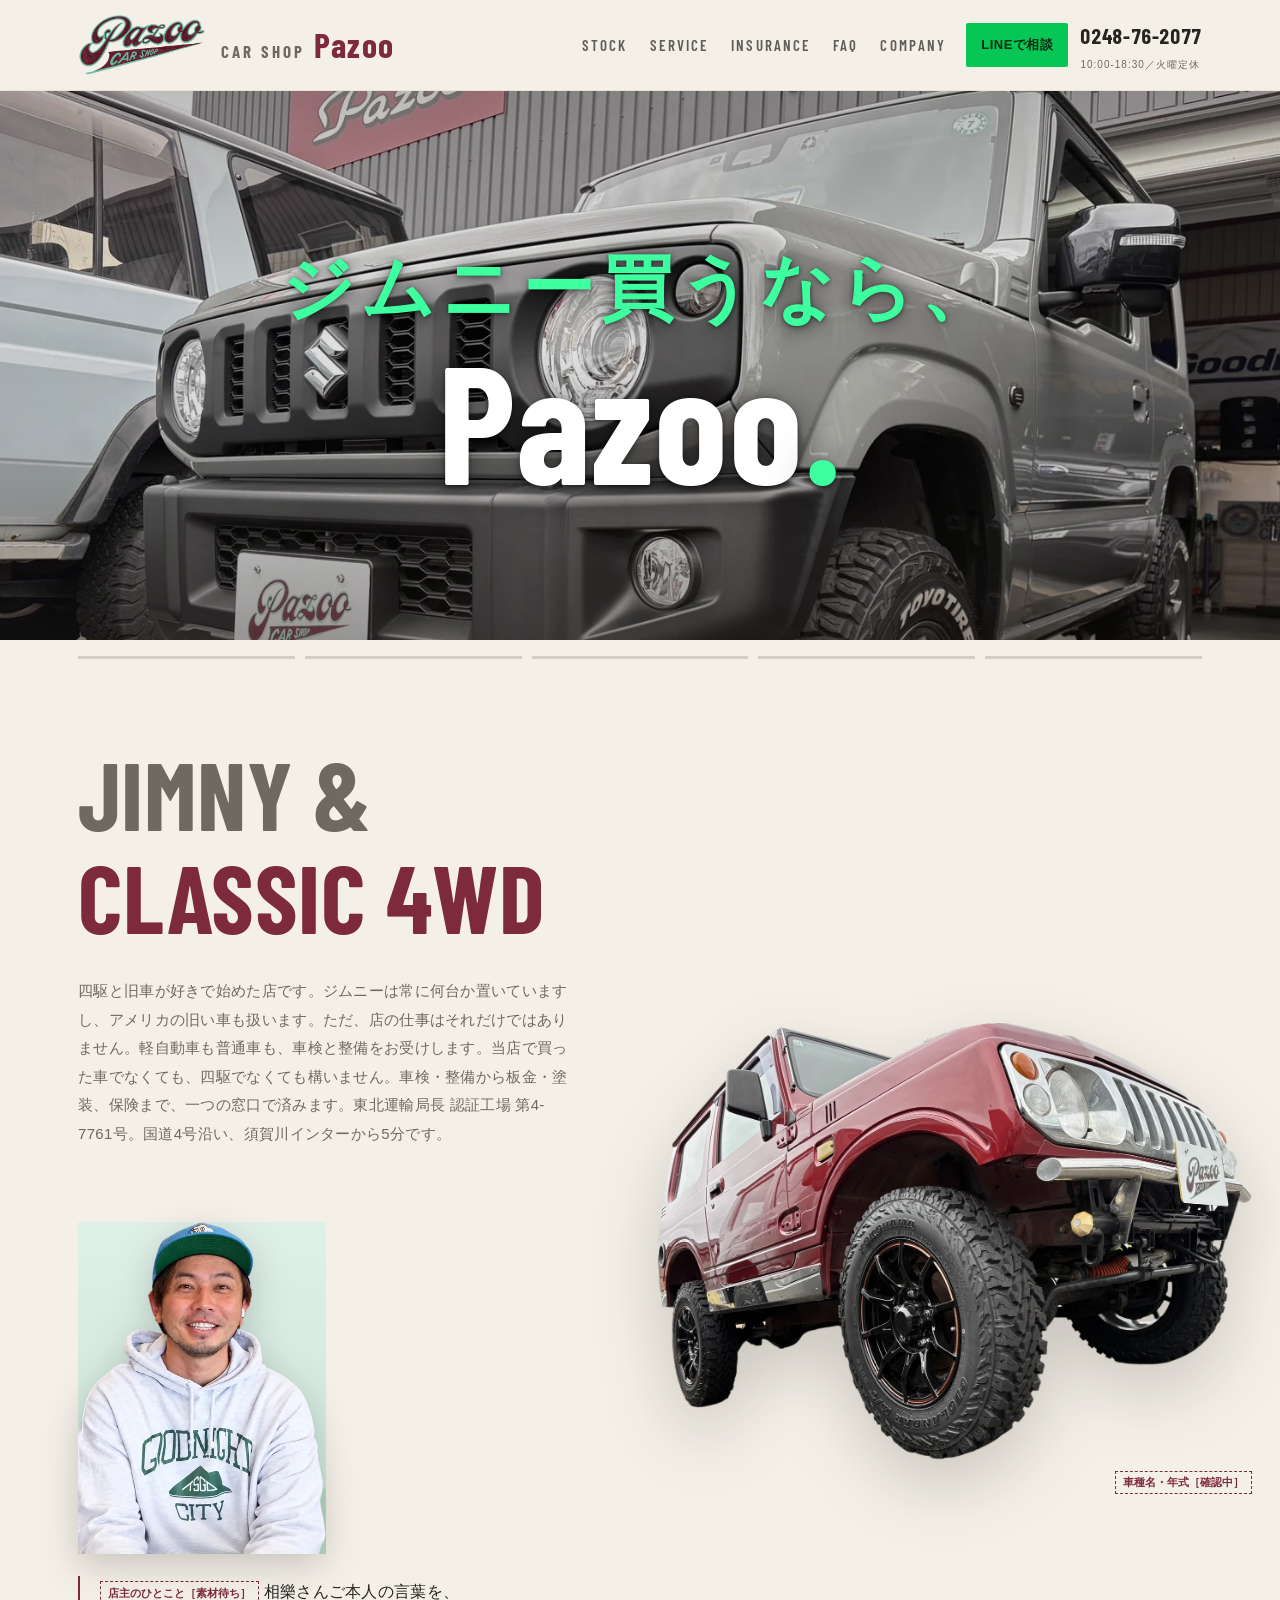
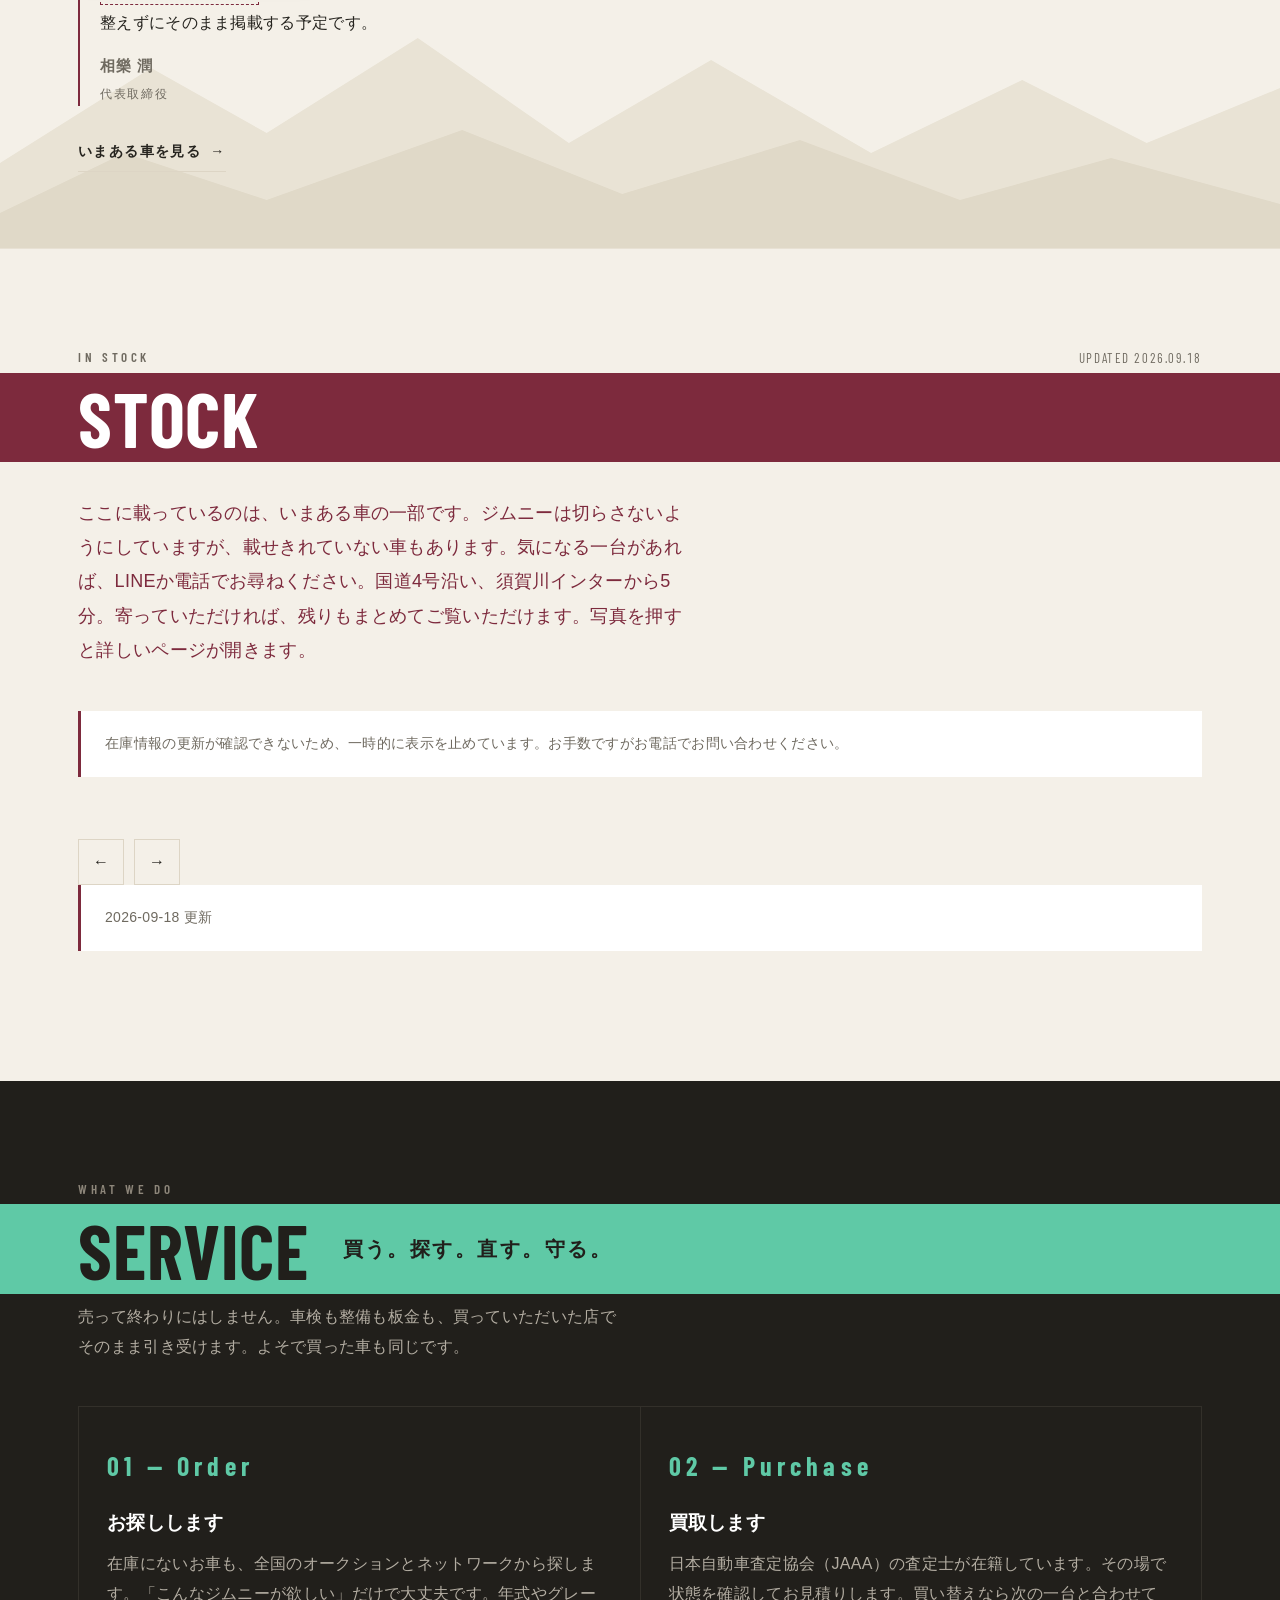
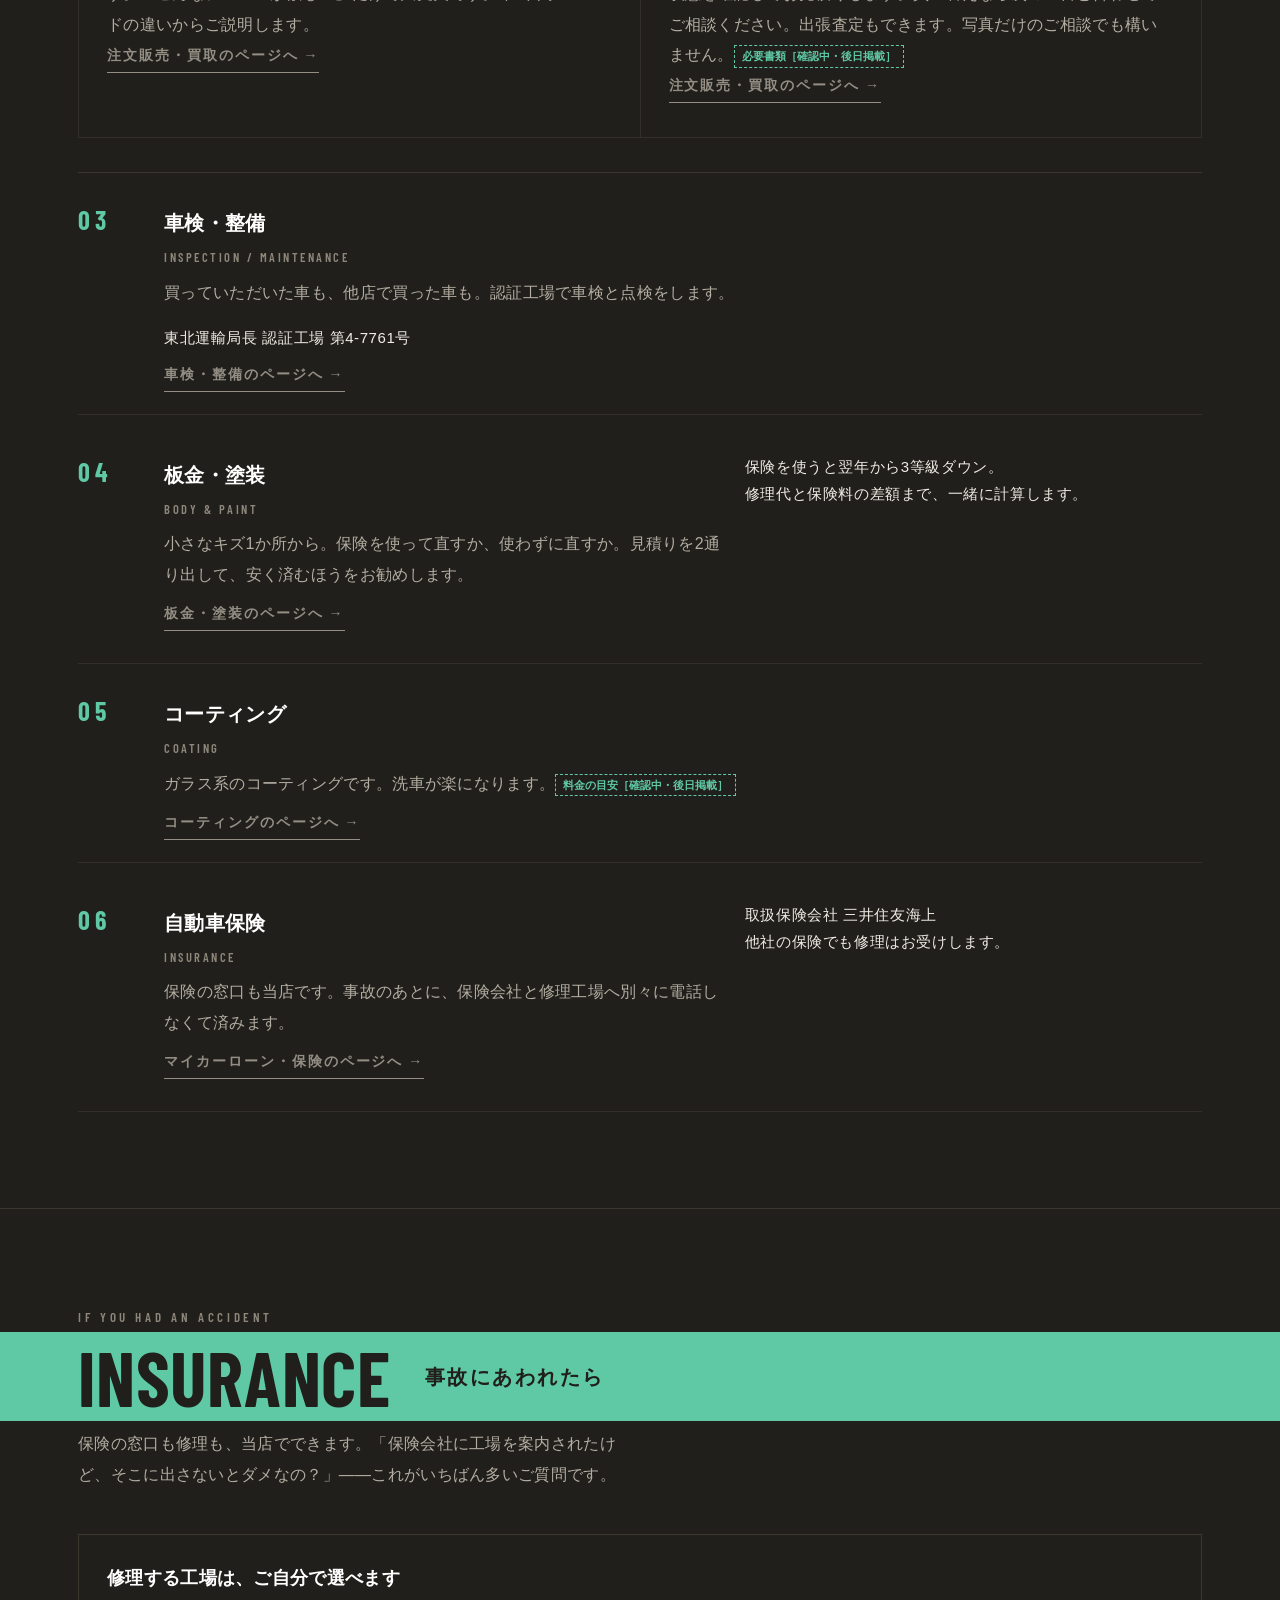
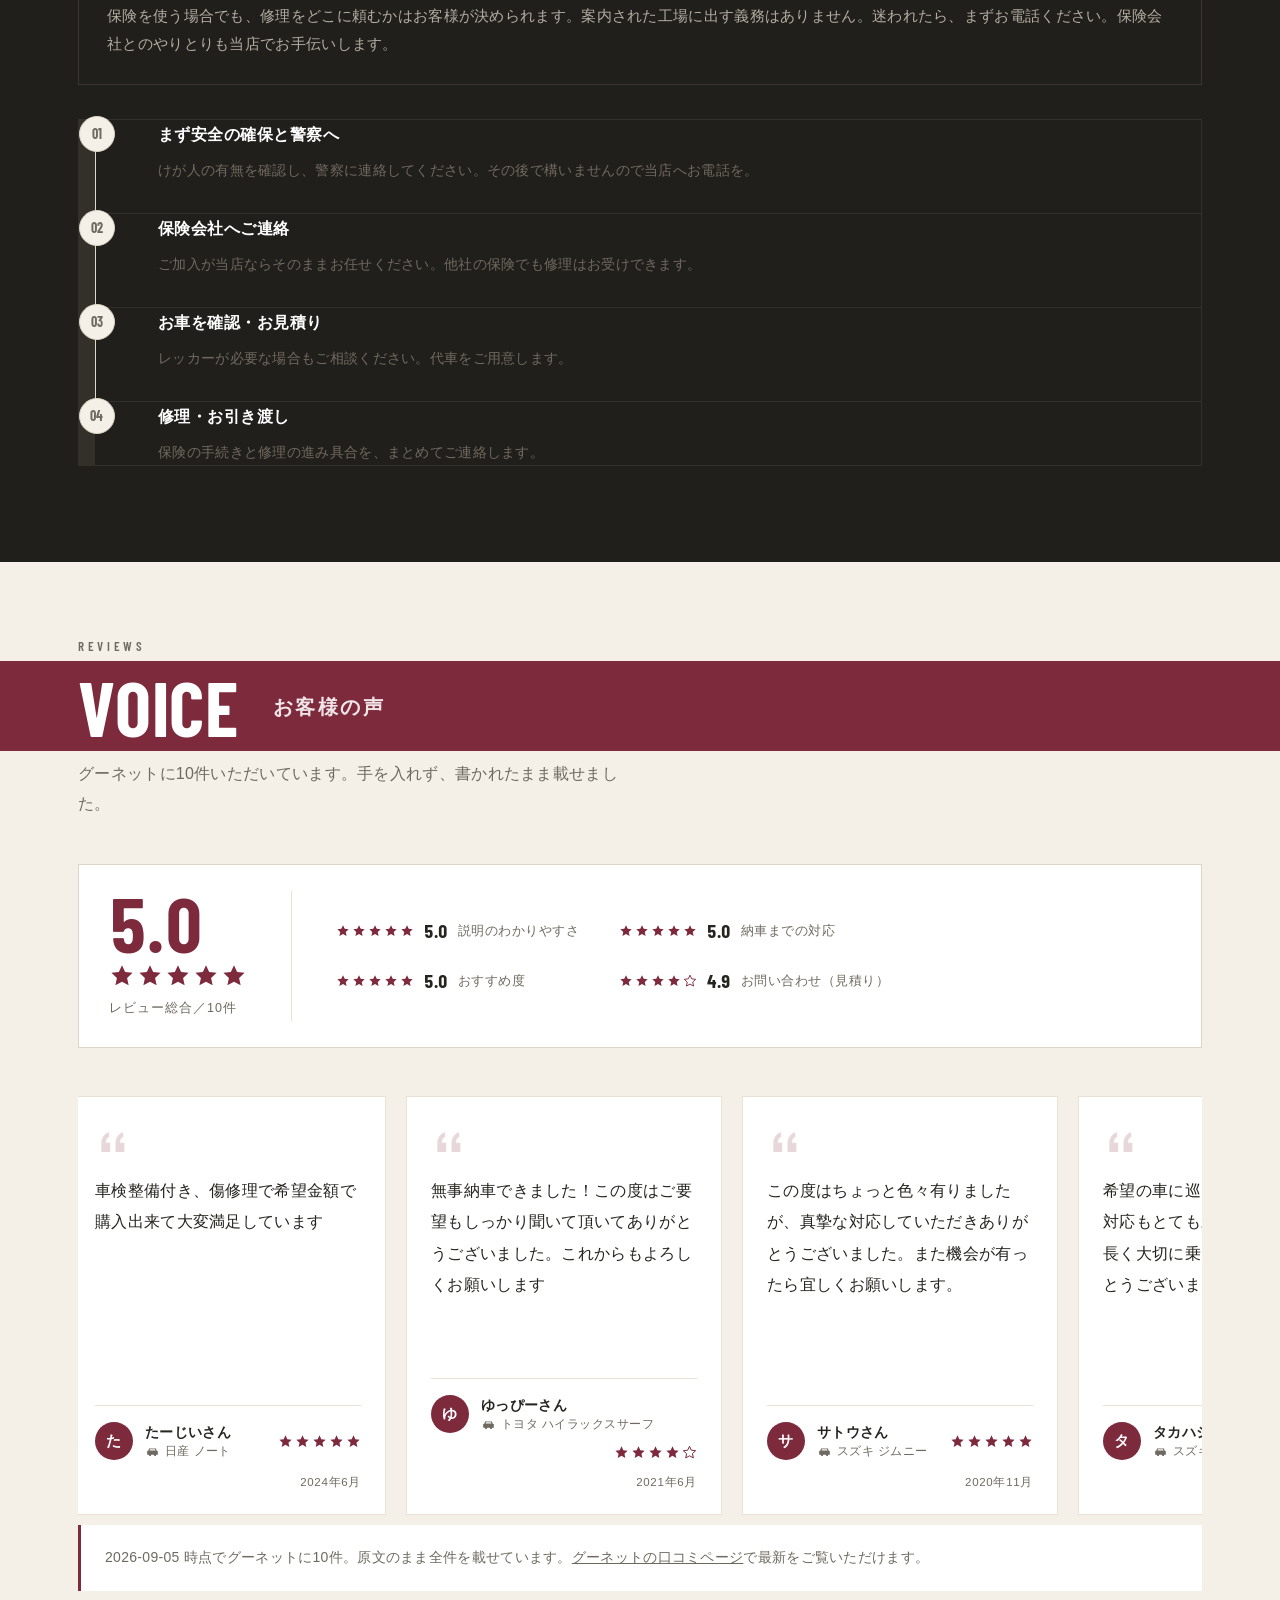
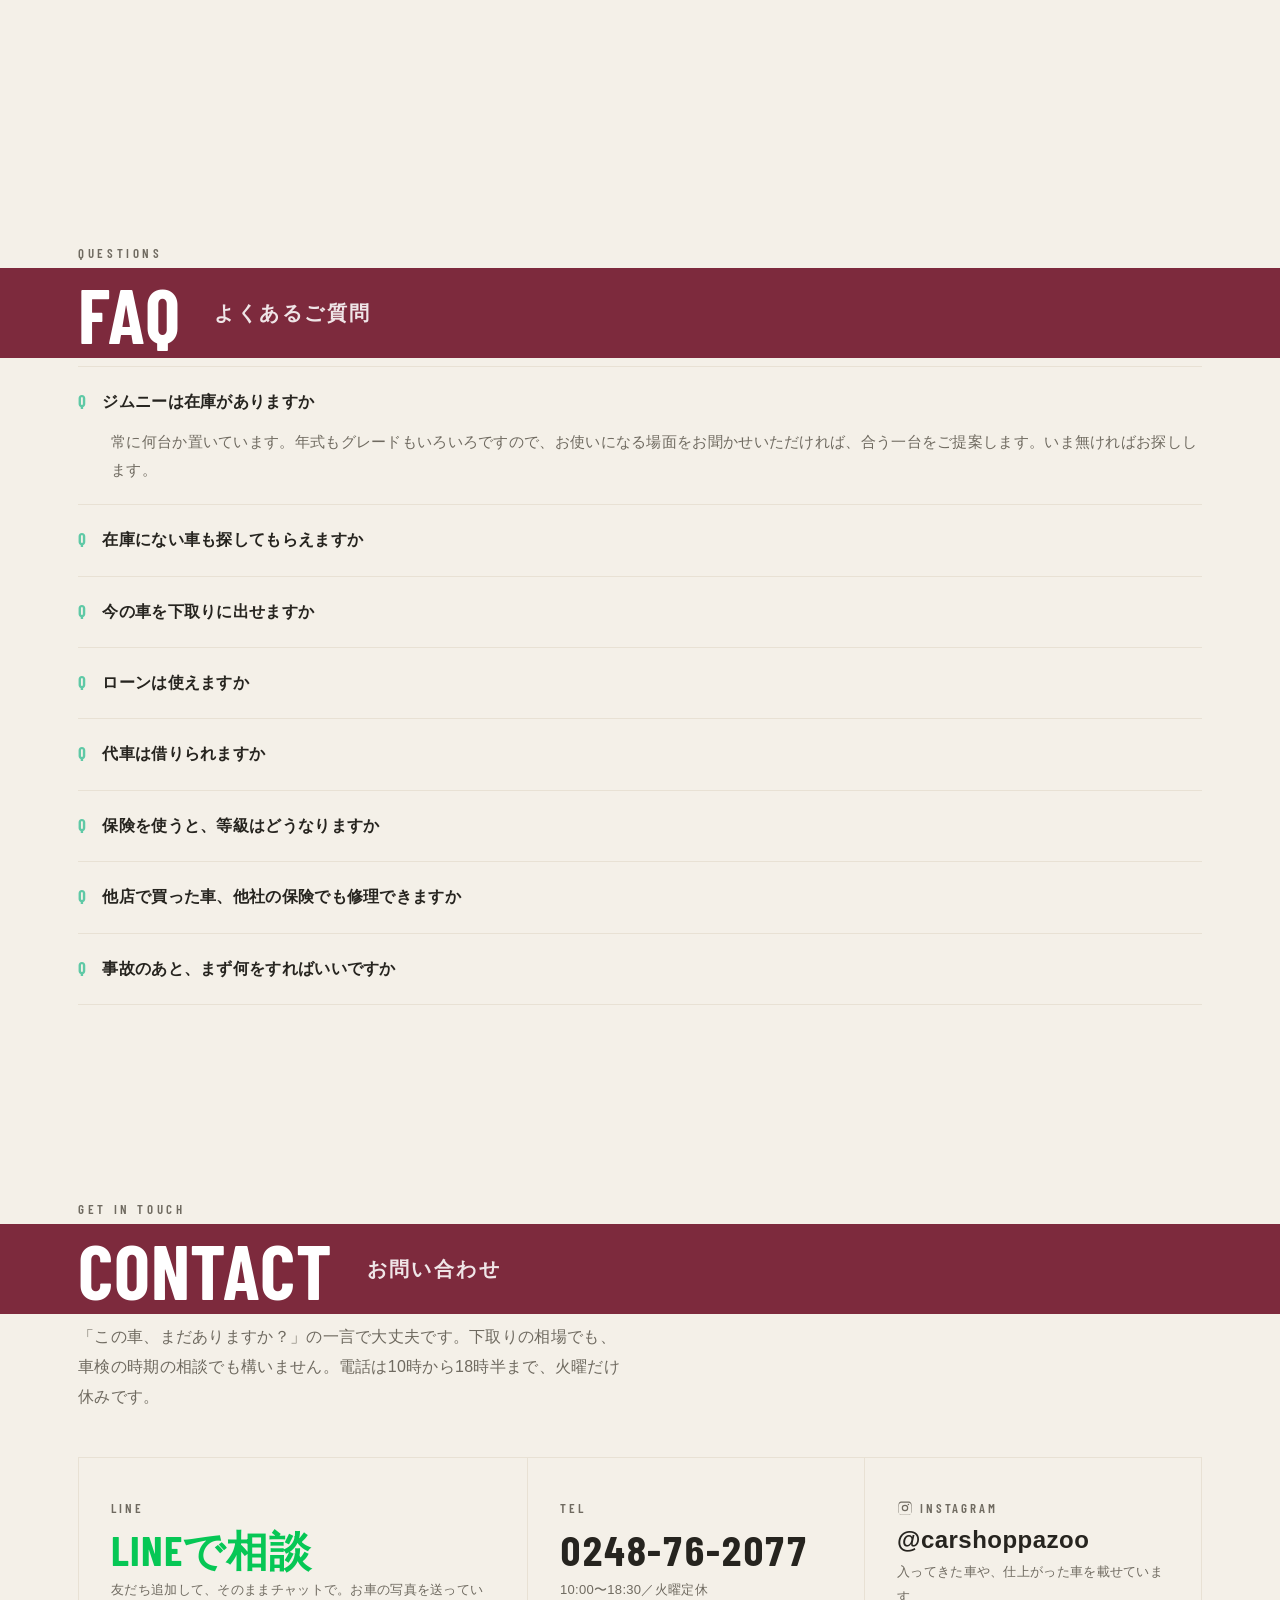
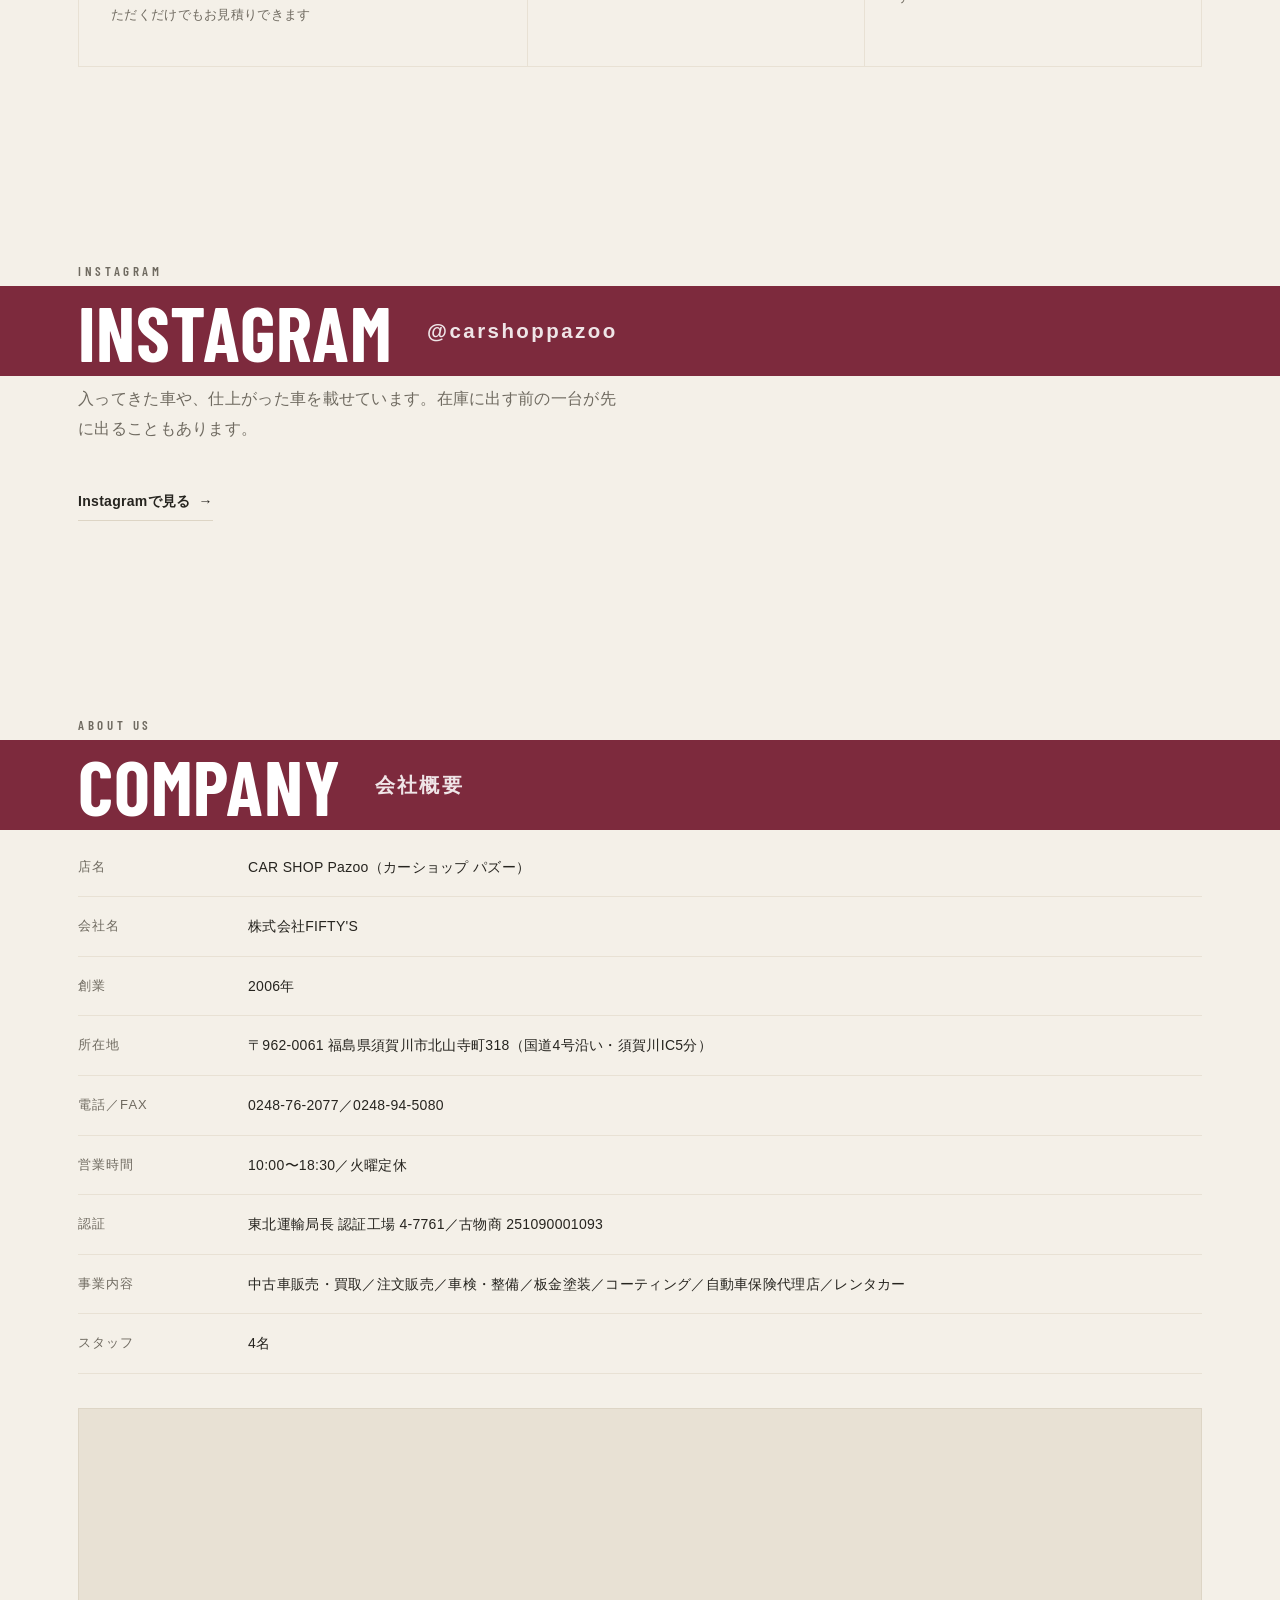
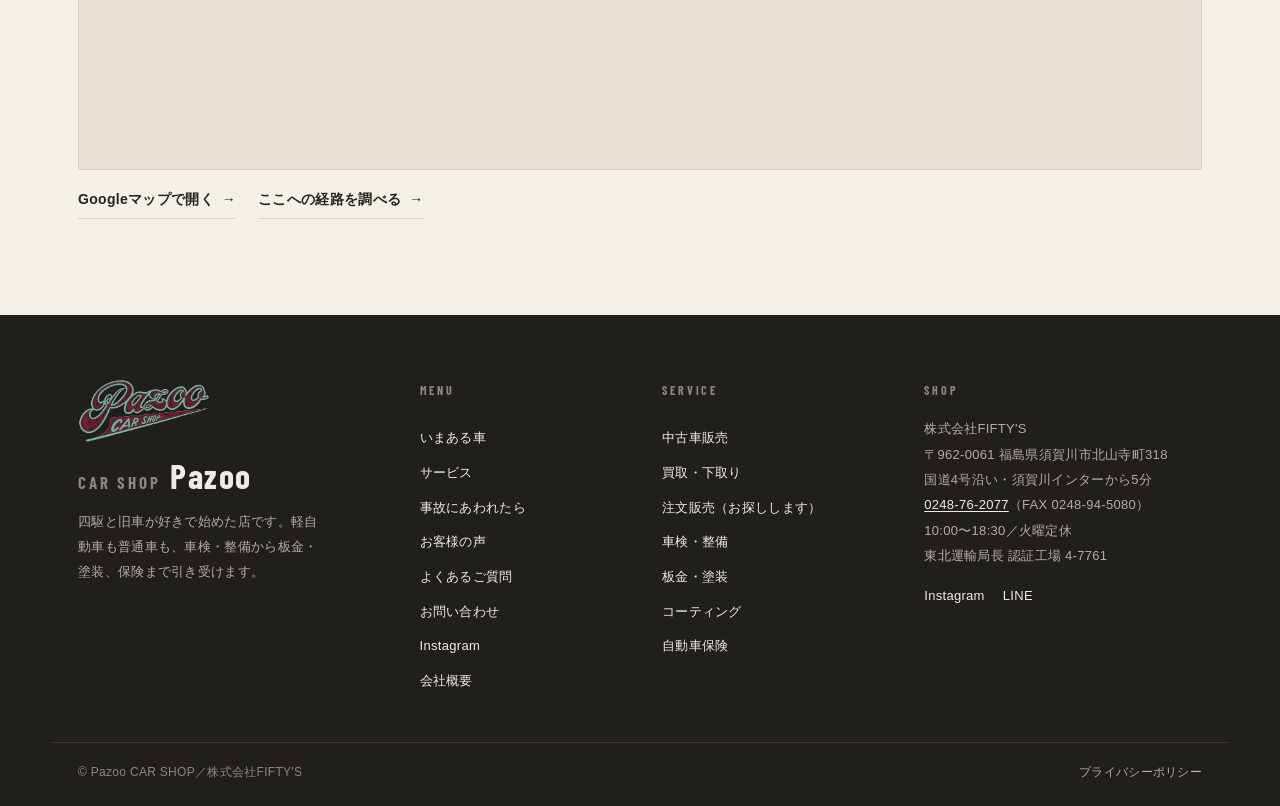
==== commit 936a3b16: "在庫欄の制作中メモ（許諾・写真移行・48時間）を削除し「更新日」だけに（社長「消して」2026-09-18） Co-Authored-By: Claude Fable 5.1 <noreply@ant" ====
--- a/index.html
+++ b/index.html
@@ -253,8 +253,7 @@
       <button type="button" id="next" aria-label="次へ">→</button>
     </div>
     <p class="note">
-      <span id="updNote">2026-09-02</span> 時点の在庫です（店主様の許諾を得て掲載）。<br>
-      写真は本番までに自社サーバーへ移します。最終更新から48時間を過ぎると、この欄は自動で表示を止めます。
+      <span id="updNote">2026-09-02</span> 更新
     </p>
   </div>
 </section>
--- a/assets/css/pazoo-2609.css
+++ b/assets/css/pazoo-2609.css
@@ -53,16 +53,18 @@
 .hd .line{background:#06C755;color:#0B2B14;text-decoration:none;font-weight:700;font-size:13px;padding:10px 15px;border-radius:2px;white-space:nowrap;letter-spacing:.04em}
 .hd .tel{font-family:var(--en);font-weight:700;font-size:21px;letter-spacing:.03em;text-decoration:none;color:var(--ink);white-space:nowrap;font-variant-numeric:tabular-nums}
 .hd .tel small{display:block;font-family:var(--ja);font-size:10px;letter-spacing:.1em;color:var(--ink-sub);font-weight:400}
-@media(max-width:1040px){.hd nav{display:none}}
-
-/* ── 3本線のメニュー（社長 2026-09-04）。文字ナビが隠れる幅（1040px以下）で出す ── */
+/* 2026-09-18 社長決定「PCは項目あり・スマホは3本線」：切替を1040→900pxへ。901〜1100pxは文字ナビを詰めて収める（社長のPCはブラウザ上約960px幅） */
+@media(min-width:901px) and (max-width:1100px){.hd .wrap{gap:16px}.hd nav{gap:16px;letter-spacing:.1em}.hd .brandtxt{display:none}}
+@media(max-width:900px){.hd nav{display:none}}
+
+/* ── 3本線のメニュー（社長 2026-09-04）。文字ナビが隠れる幅（900px以下・2026-09-18に1040→900へ）で出す ── */
 .hd .menu{display:none;width:44px;height:44px;border:0;background:transparent;padding:10px;cursor:pointer;flex-direction:column;justify-content:center;gap:6px;margin-left:4px}
 .hd .menu span{display:block;height:2px;background:var(--ink);transition:transform .35s cubic-bezier(.215,.61,.355,1),opacity .25s}
 .hd .menu[aria-expanded="true"] span:nth-child(1){transform:translateY(8px) rotate(45deg)}
 .hd .menu[aria-expanded="true"] span:nth-child(2){opacity:0}
 .hd .menu[aria-expanded="true"] span:nth-child(3){transform:translateY(-8px) rotate(-45deg)}
 .hd .menu:focus-visible{outline:2px solid var(--wine);outline-offset:2px}
-@media(max-width:1040px){.hd .menu{display:flex}}
+@media(max-width:900px){.hd .menu{display:flex}}
 .drawer{position:fixed;left:0;right:0;top:0;bottom:0;background:rgba(33,31,27,.97);color:#efece5;z-index:40;padding:110px 28px 40px;display:flex;flex-direction:column;gap:6px;
   opacity:0;visibility:hidden;transform:translateY(-12px);transition:opacity .35s ease,transform .35s ease,visibility 0s .35s;overflow:auto}
 .drawer.open{opacity:1;visibility:visible;transform:none;transition:opacity .35s ease,transform .35s ease}
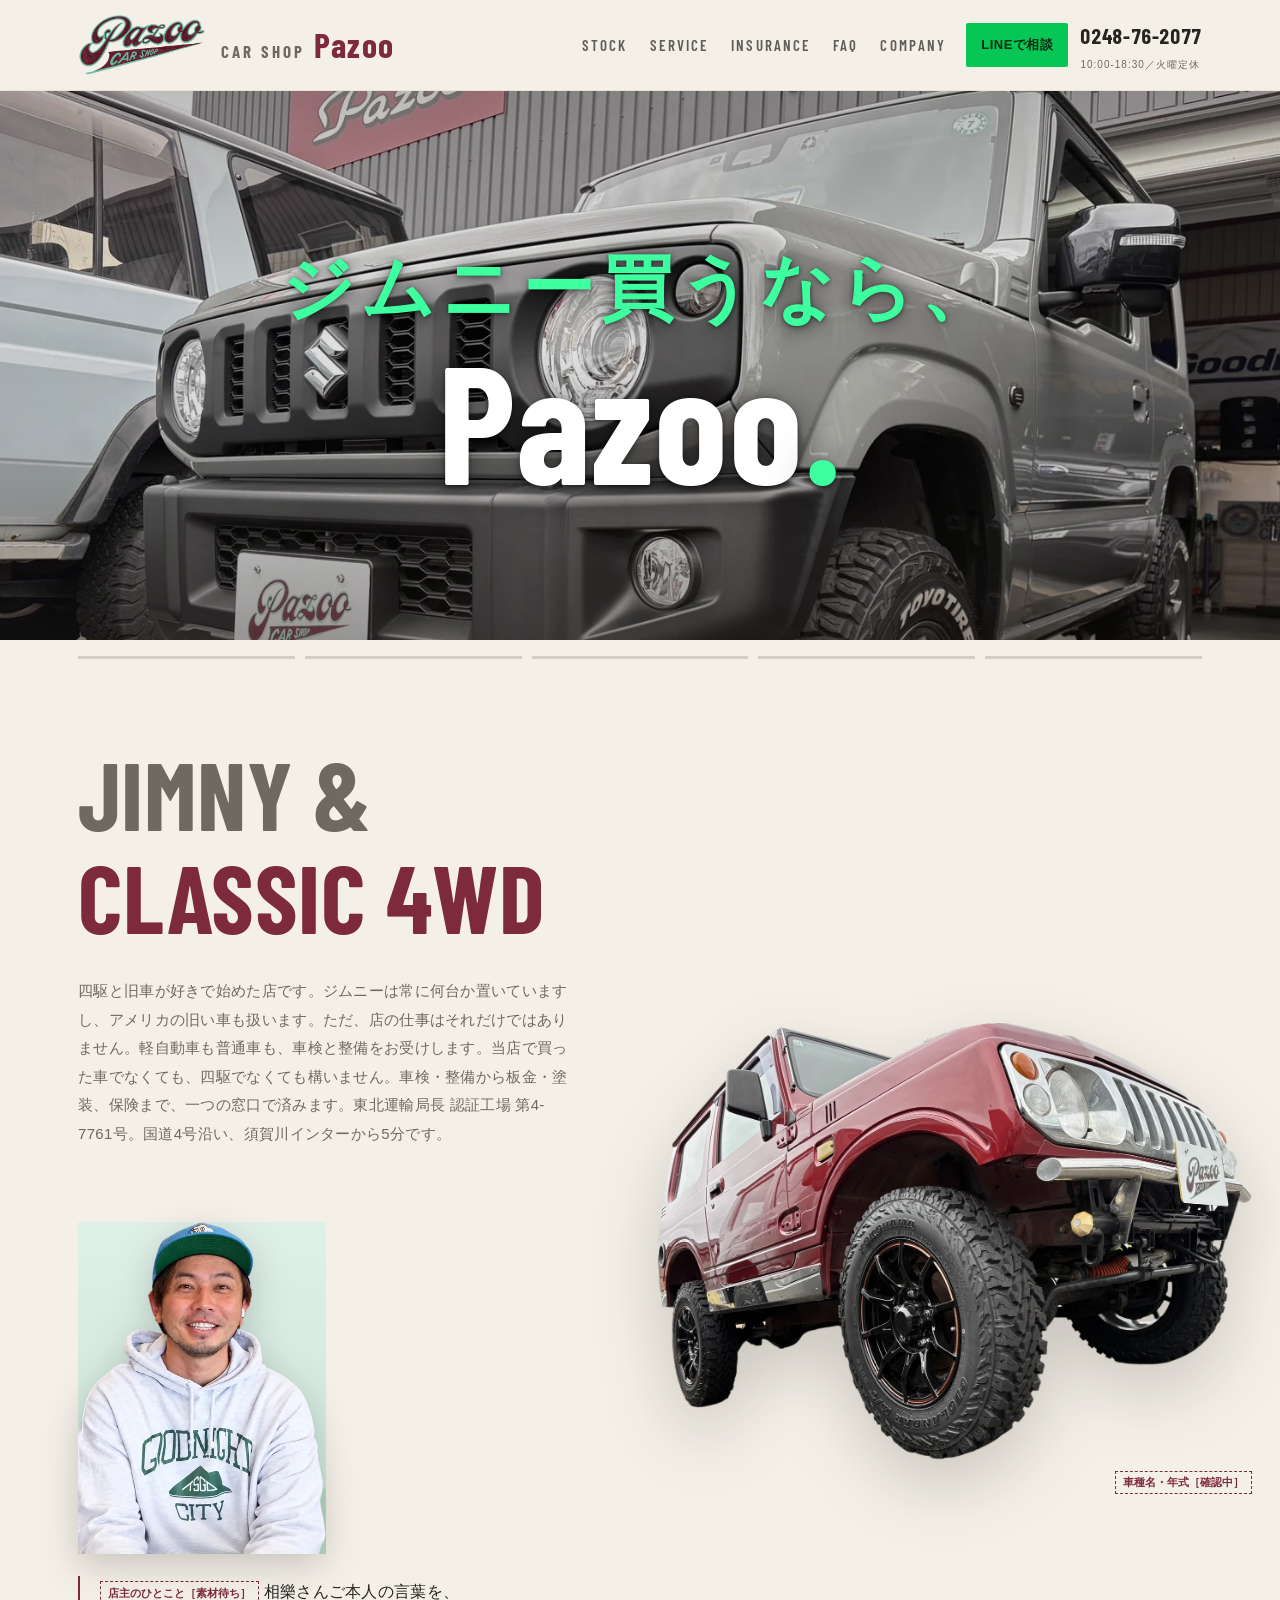
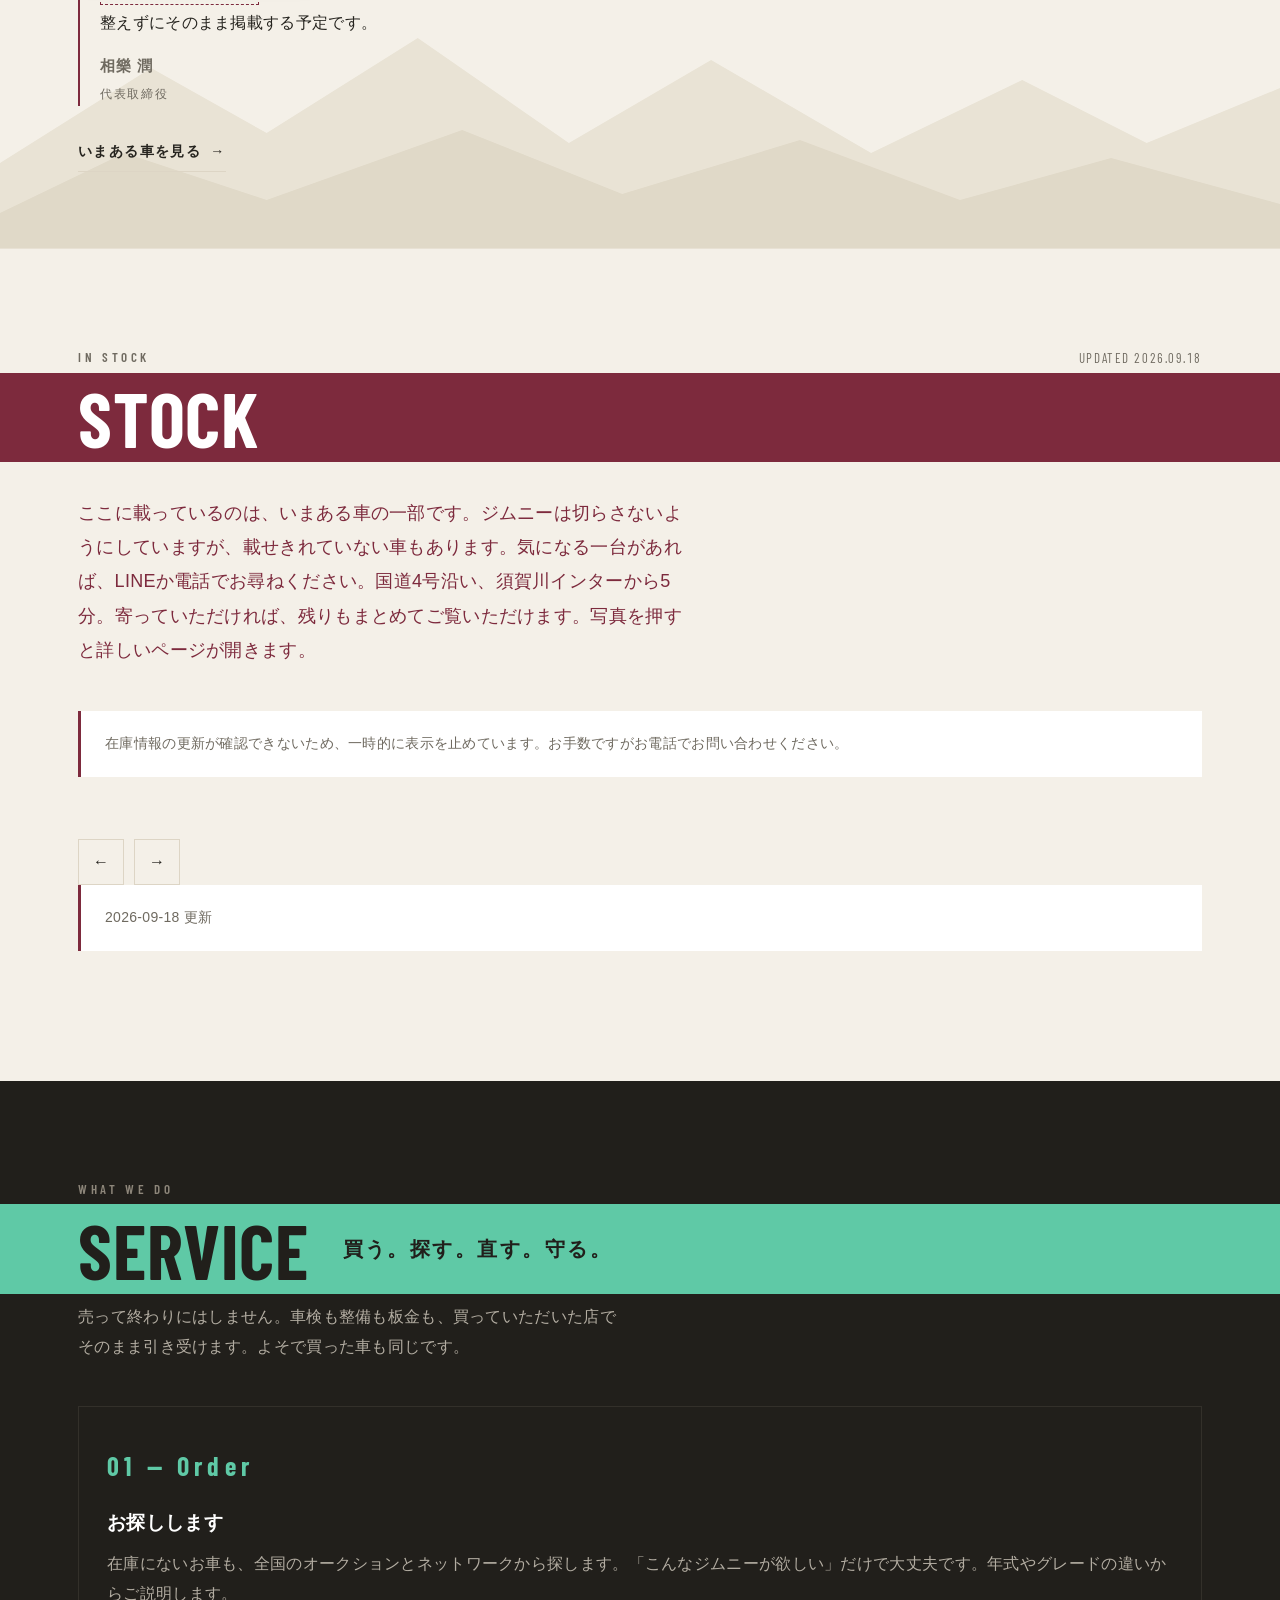
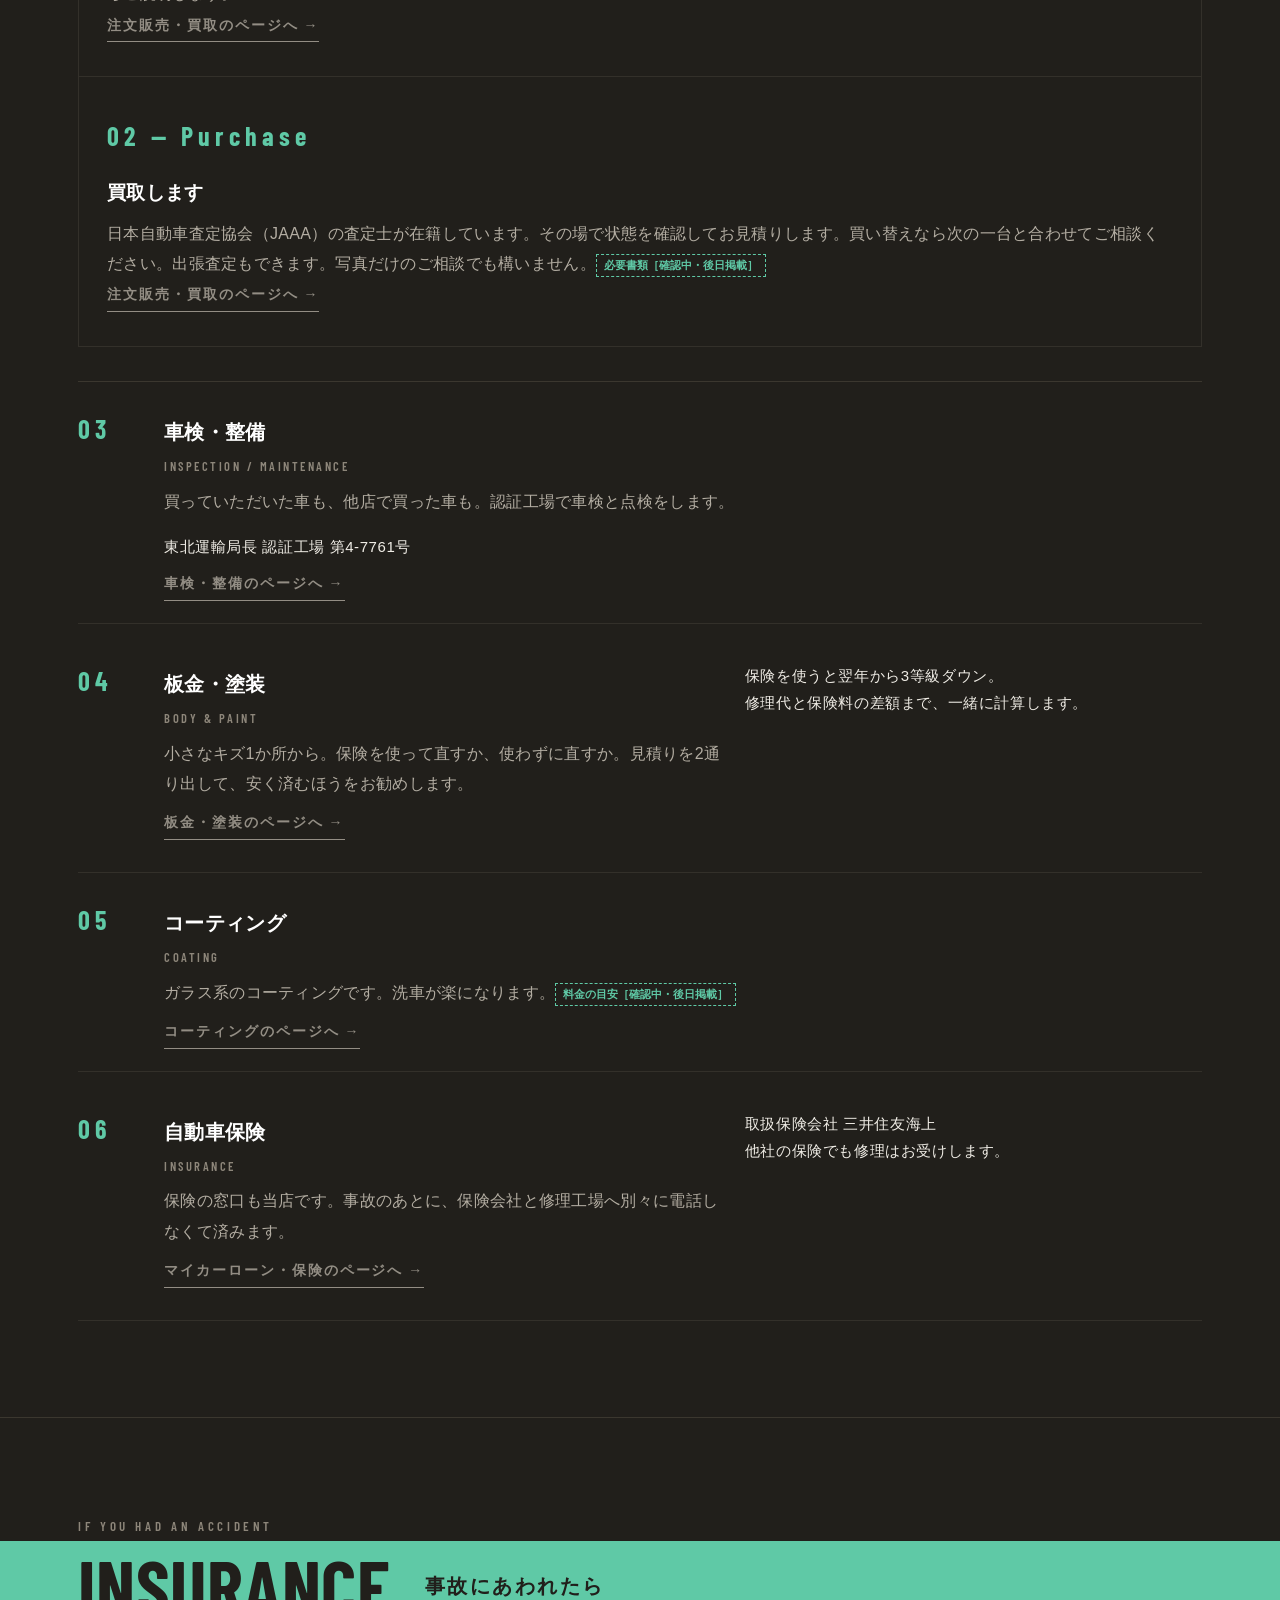
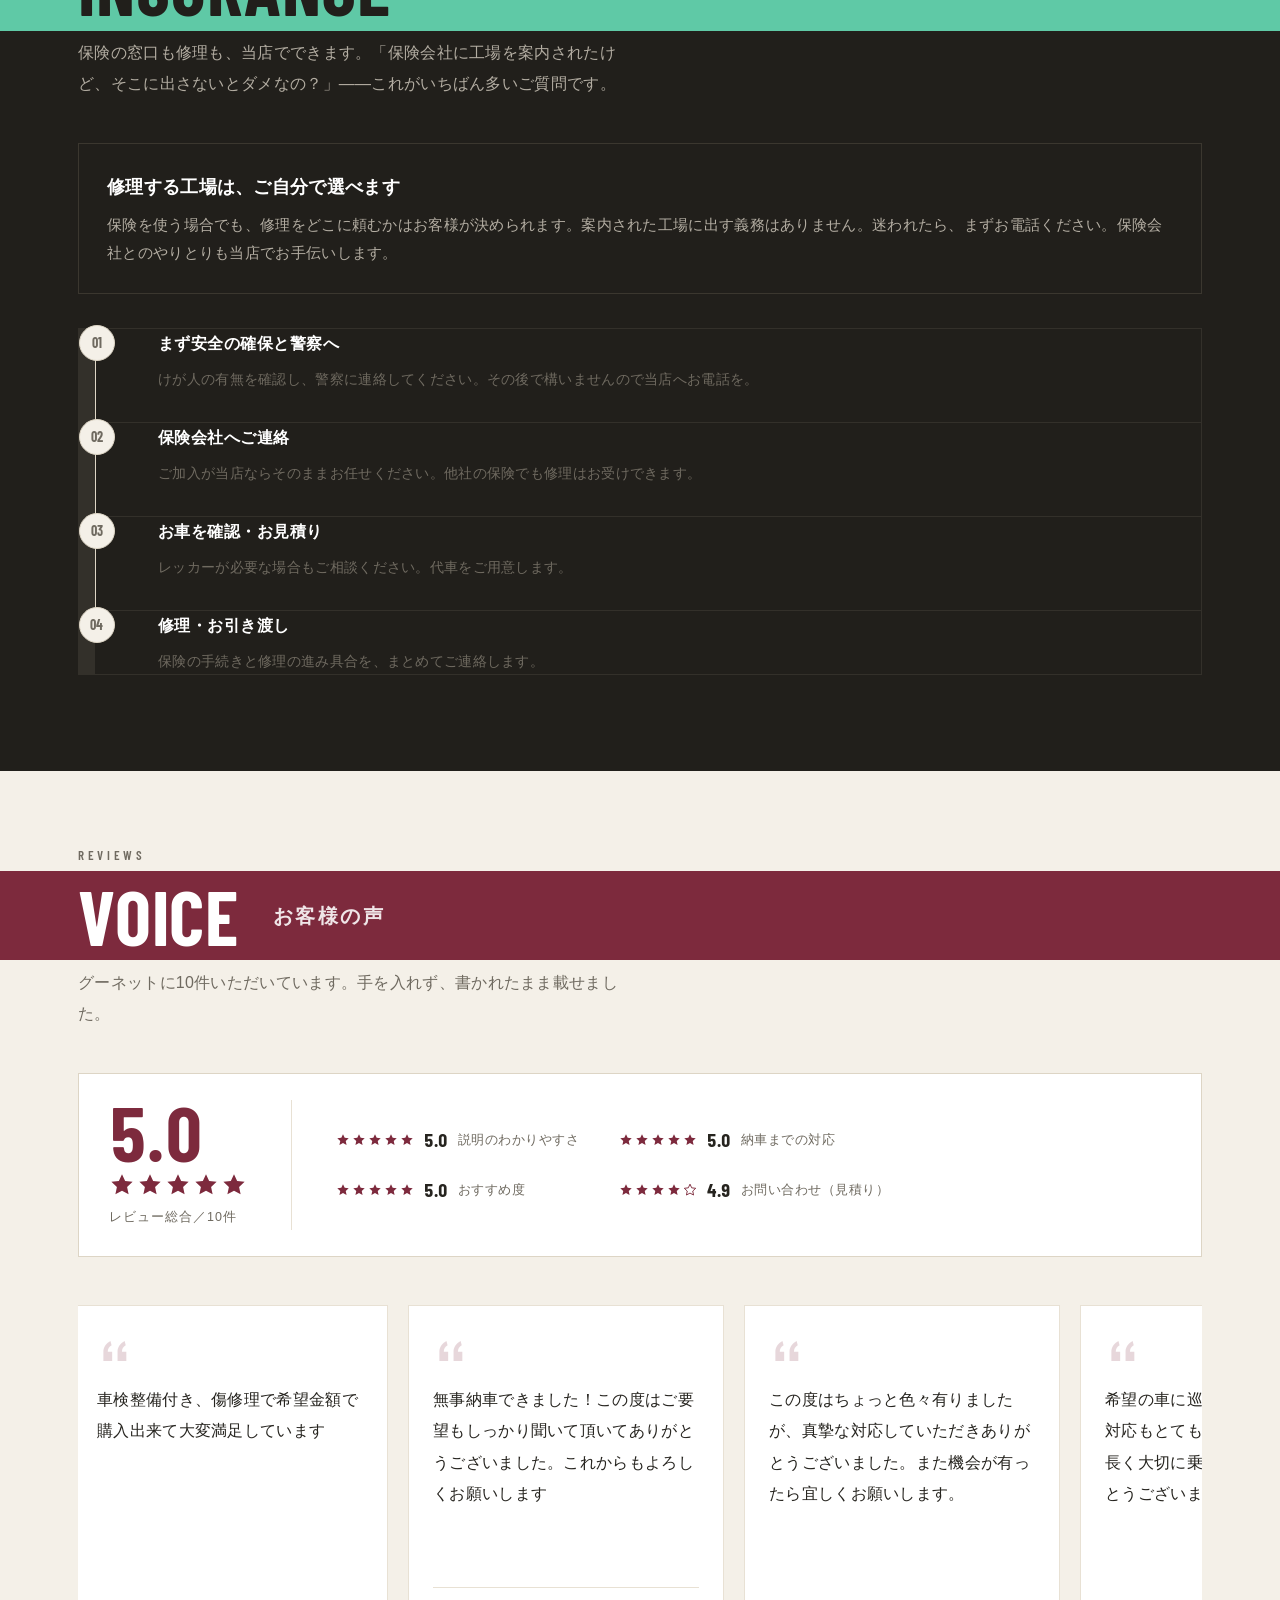
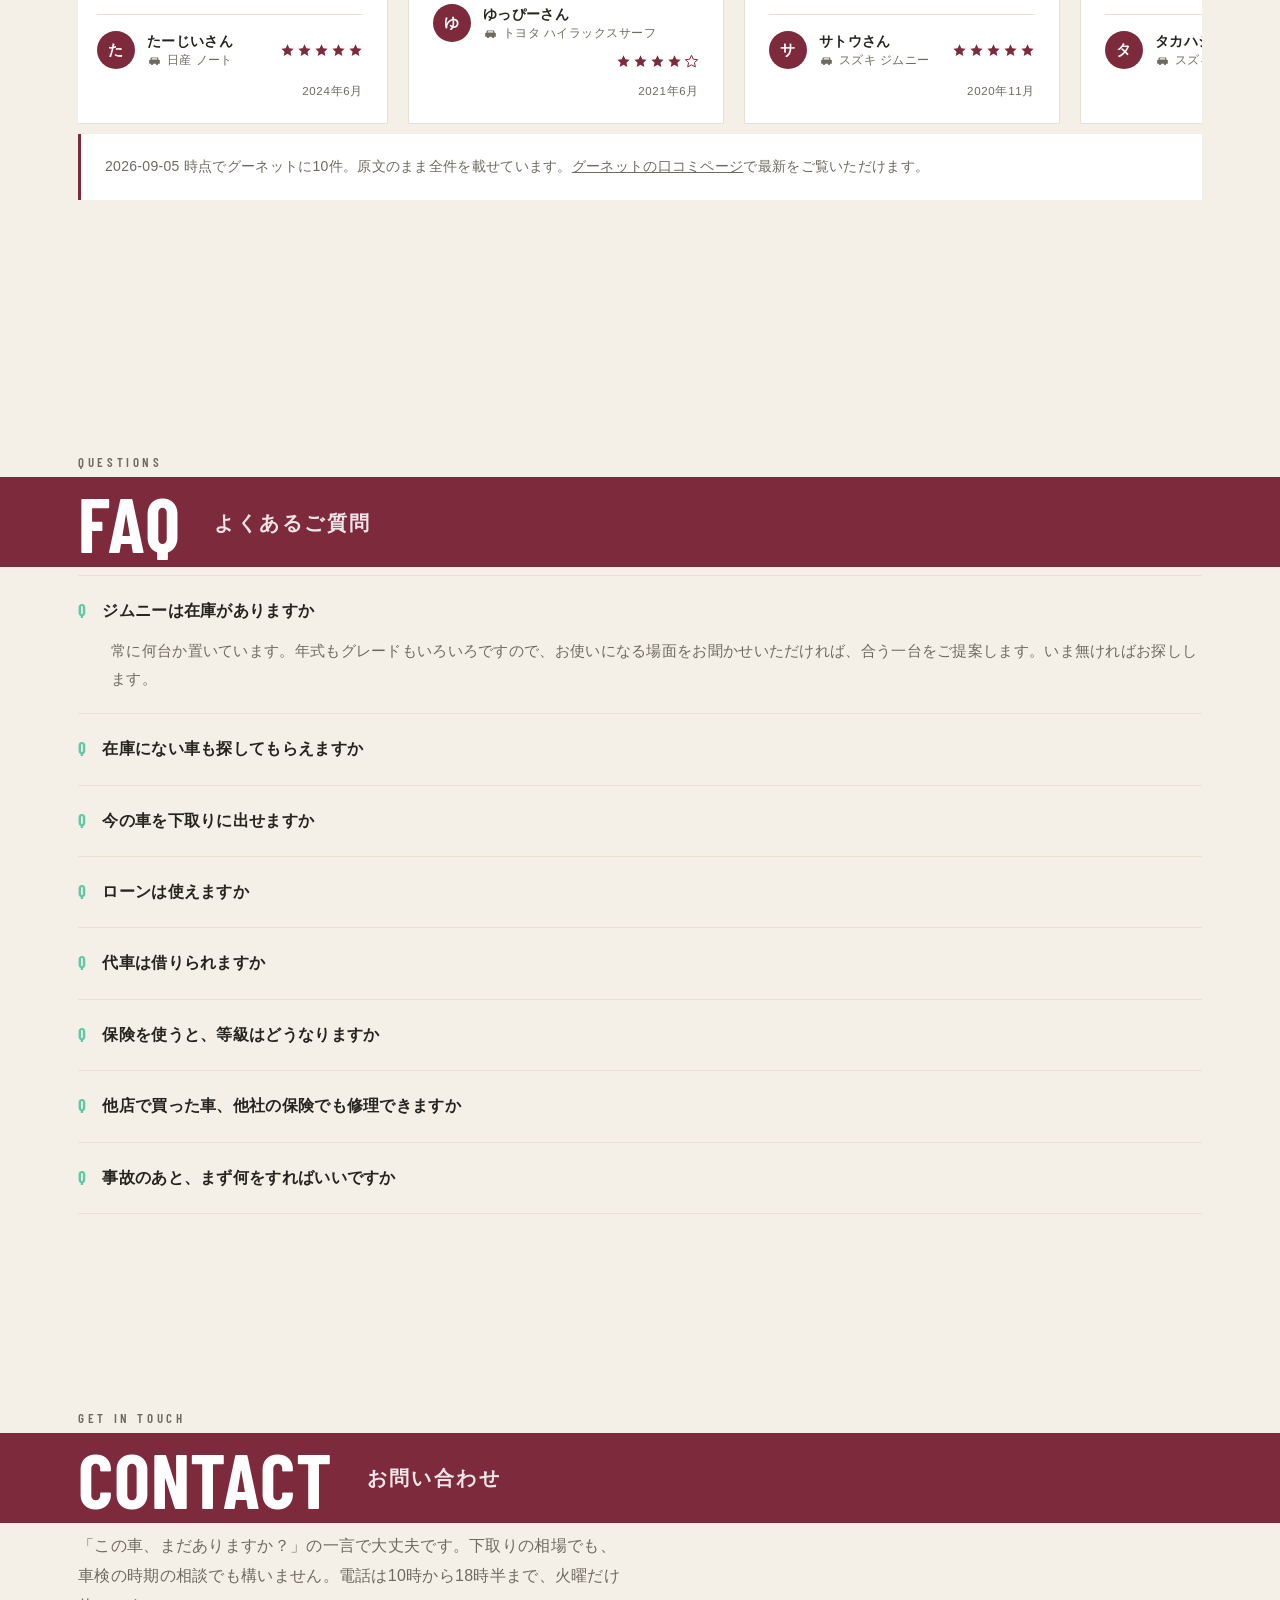
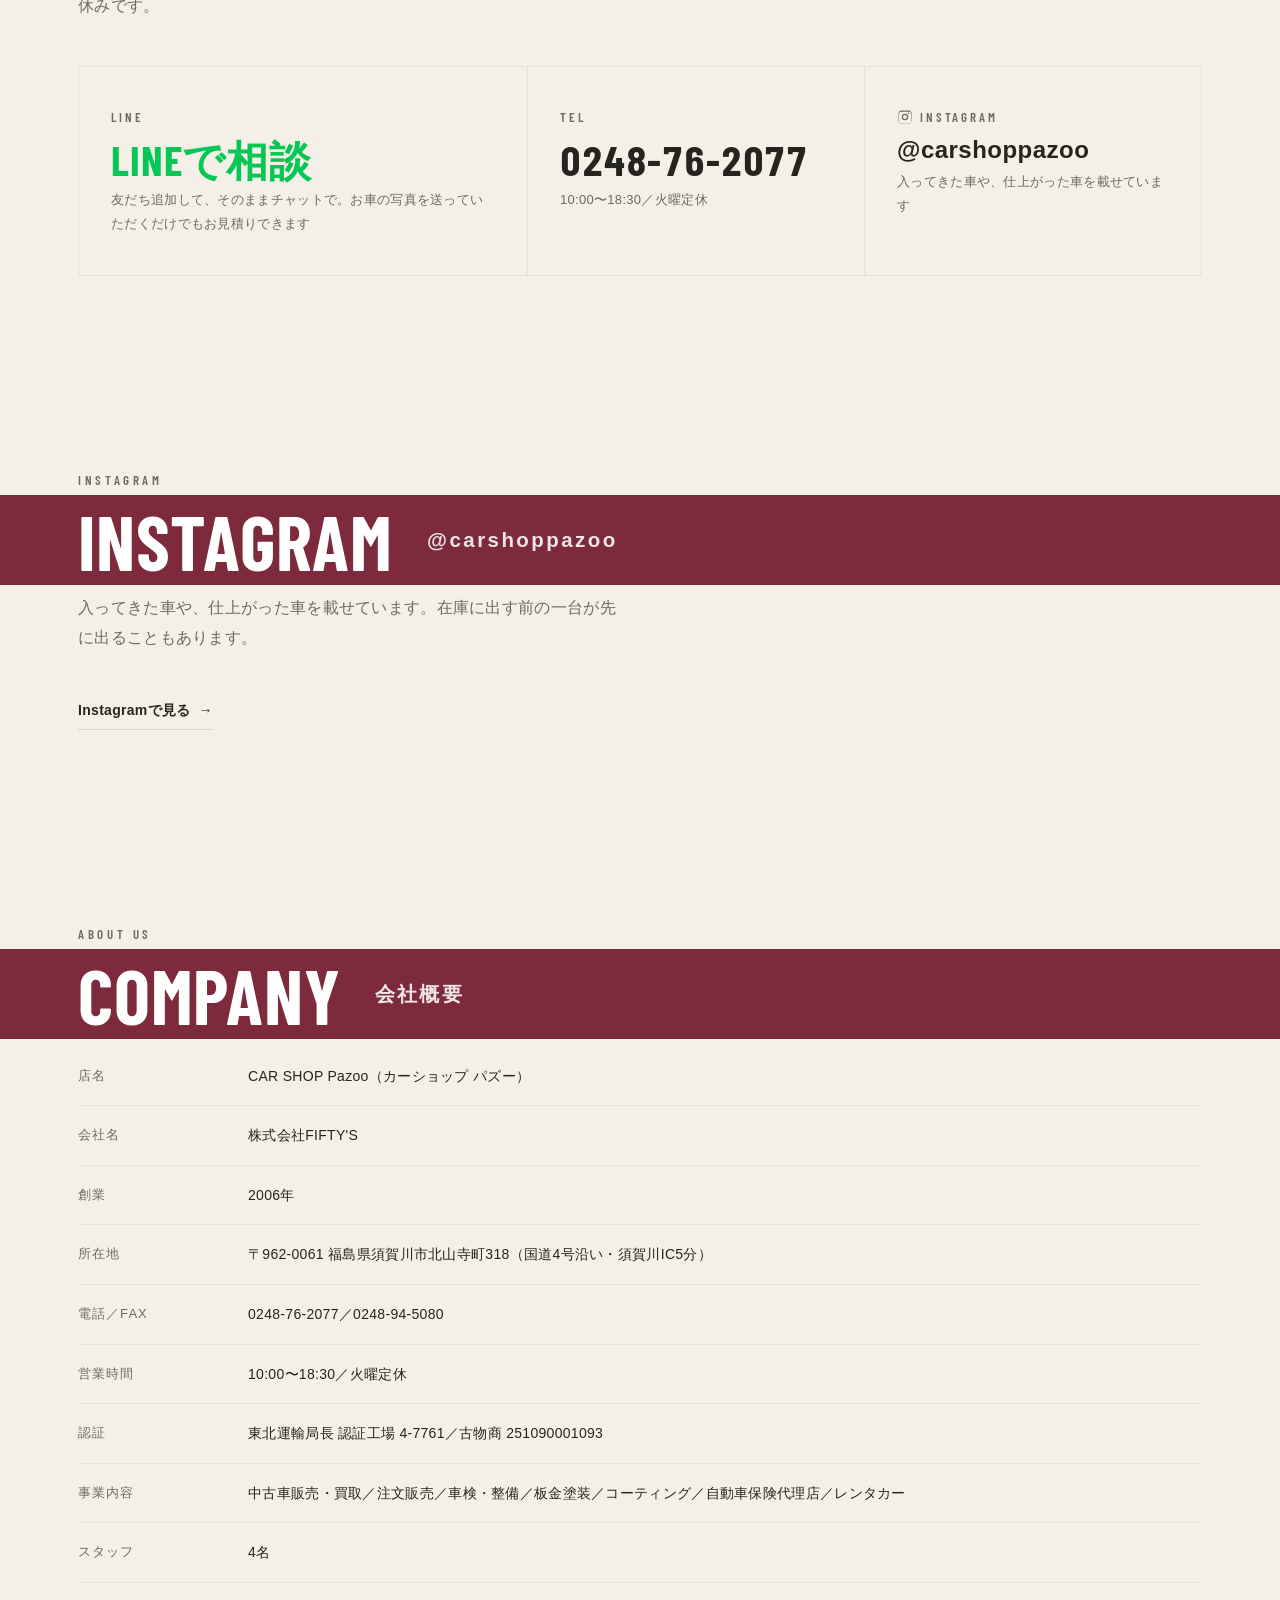
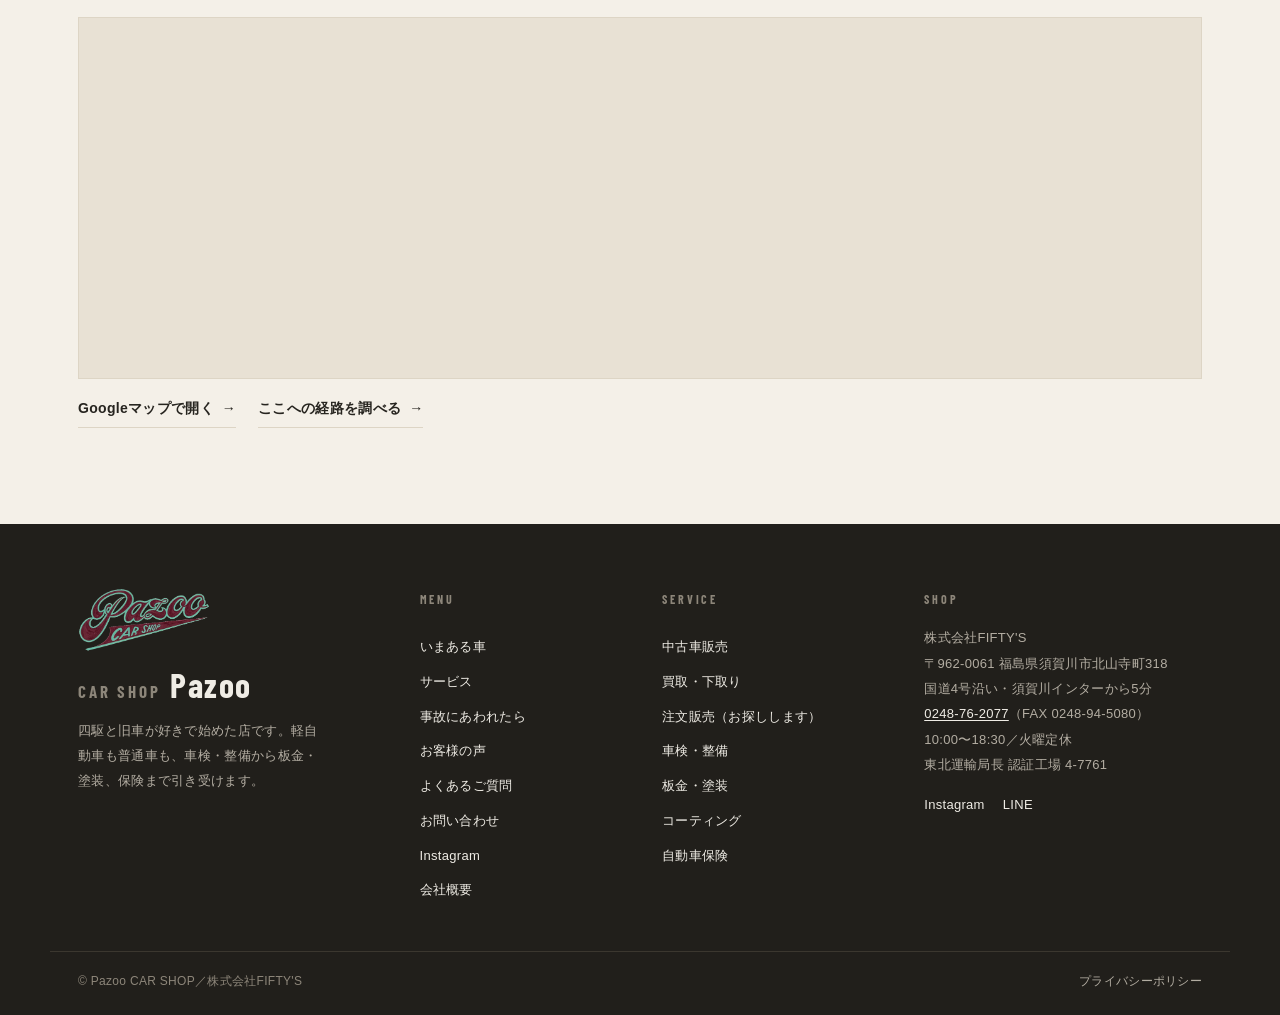
==== commit f88292f8: "サービス欄：01（お探し）と02（買取）を横並びから縦並びに（社長「02は01の下にして」2026-09-18） Co-Authored-By: Claude Fable 5.1 <noreply@a" ====
--- a/index.html
+++ b/index.html
@@ -263,7 +263,7 @@
     <p class="eyebrow anime ani_fade">What We Do</p>
     <h2 class="h2 anime"><span class="ani_txt w1"><span>Service</span></span><span class="ja ani_fade d2">買う。探す。直す。守る。</span></h2>
     <p class="lead anime ani_slideup d1">売って終わりにはしません。車検も整備も板金も、買っていただいた店でそのまま引き受けます。よそで買った車も同じです。</p>
-    <div class="grid g2 anime ani_slideup d1">
+    <div class="grid g1 anime ani_slideup d1"><!-- 01→02 を縦に並べる（社長 2026-09-18「02は01の下にして」） -->
       <div class="cell">
         <p class="no">01 — Order</p>
         <h3>お探しします</h3>
--- a/assets/css/pazoo-2609.css
+++ b/assets/css/pazoo-2609.css
@@ -185,6 +185,7 @@
 
 /* ── サービス ── */
 .grid{display:grid;gap:1px;background:var(--line-soft);border:1px solid var(--line-soft)}
+.g1{grid-template-columns:1fr}
 .g2{grid-template-columns:repeat(2,1fr)}
 .g4{grid-template-columns:repeat(4,1fr)}
 @media(max-width:900px){.g4{grid-template-columns:repeat(2,1fr)}.g2{grid-template-columns:1fr}}
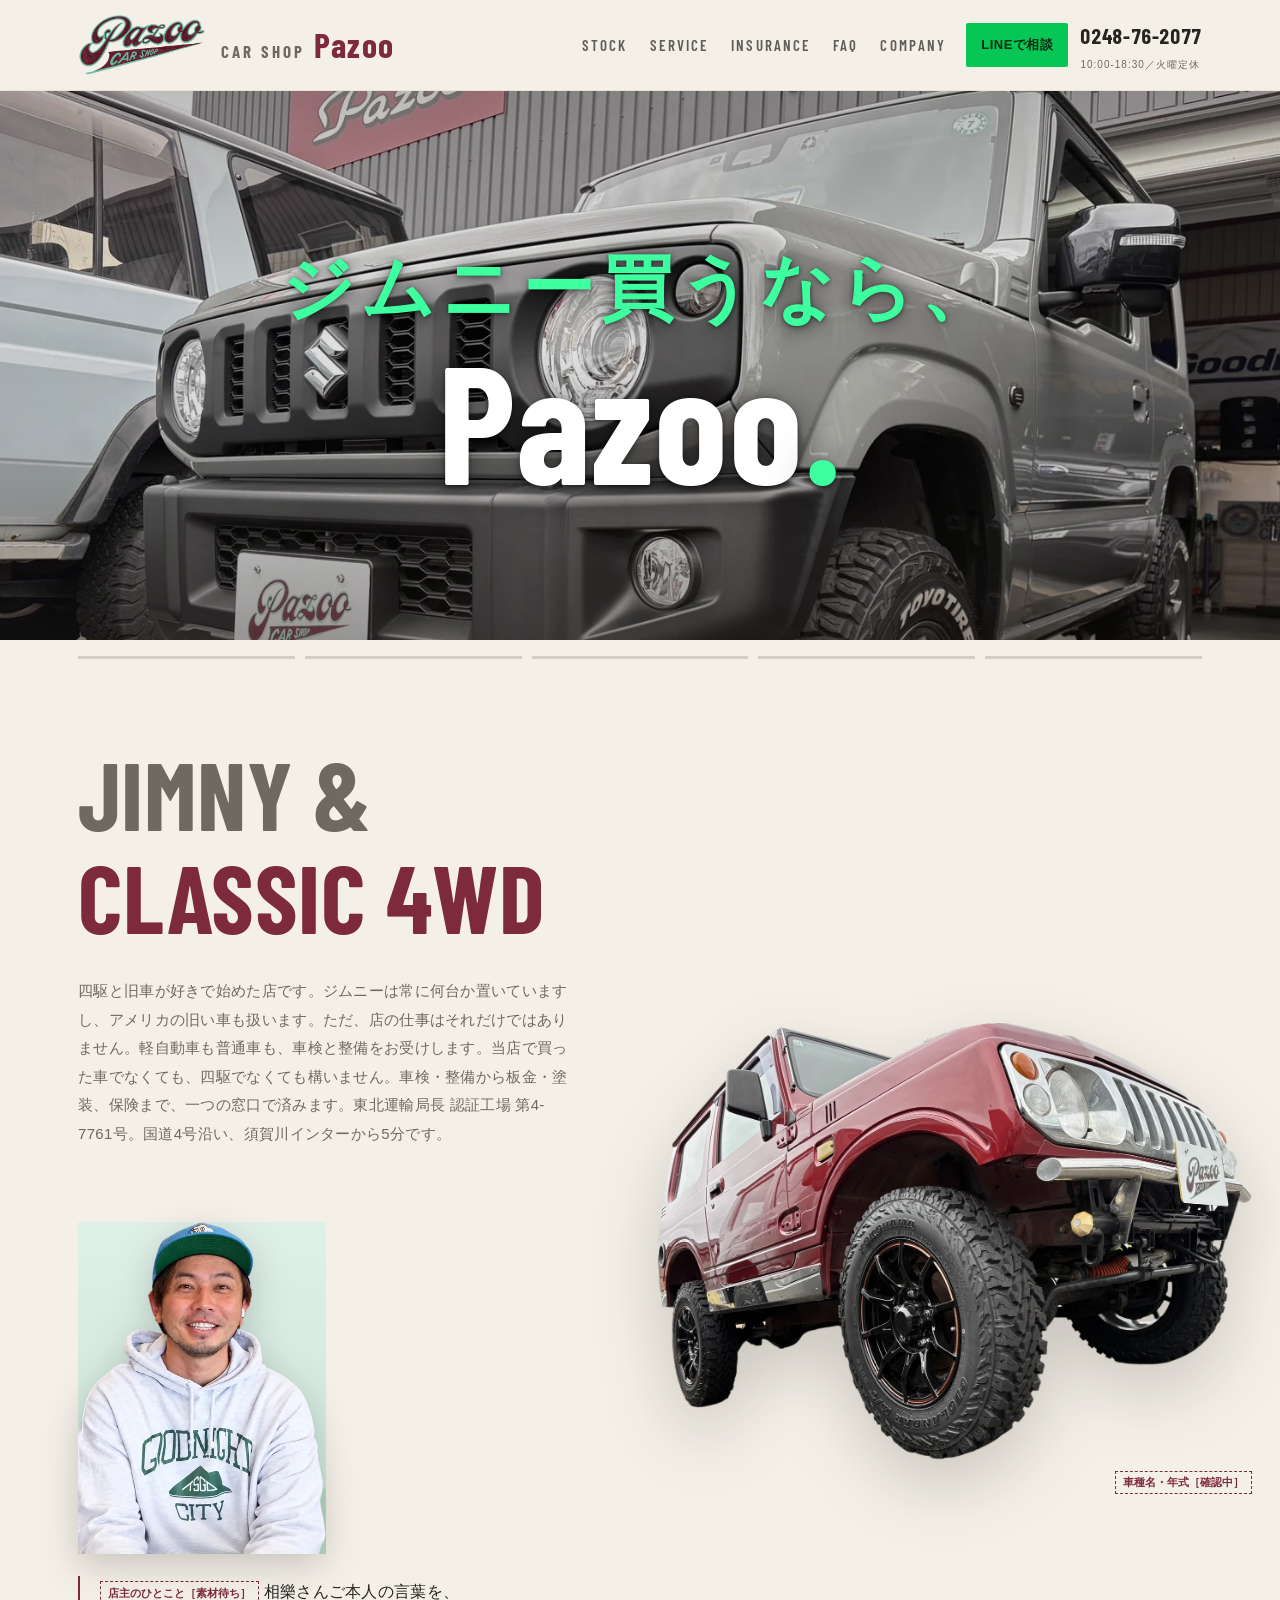
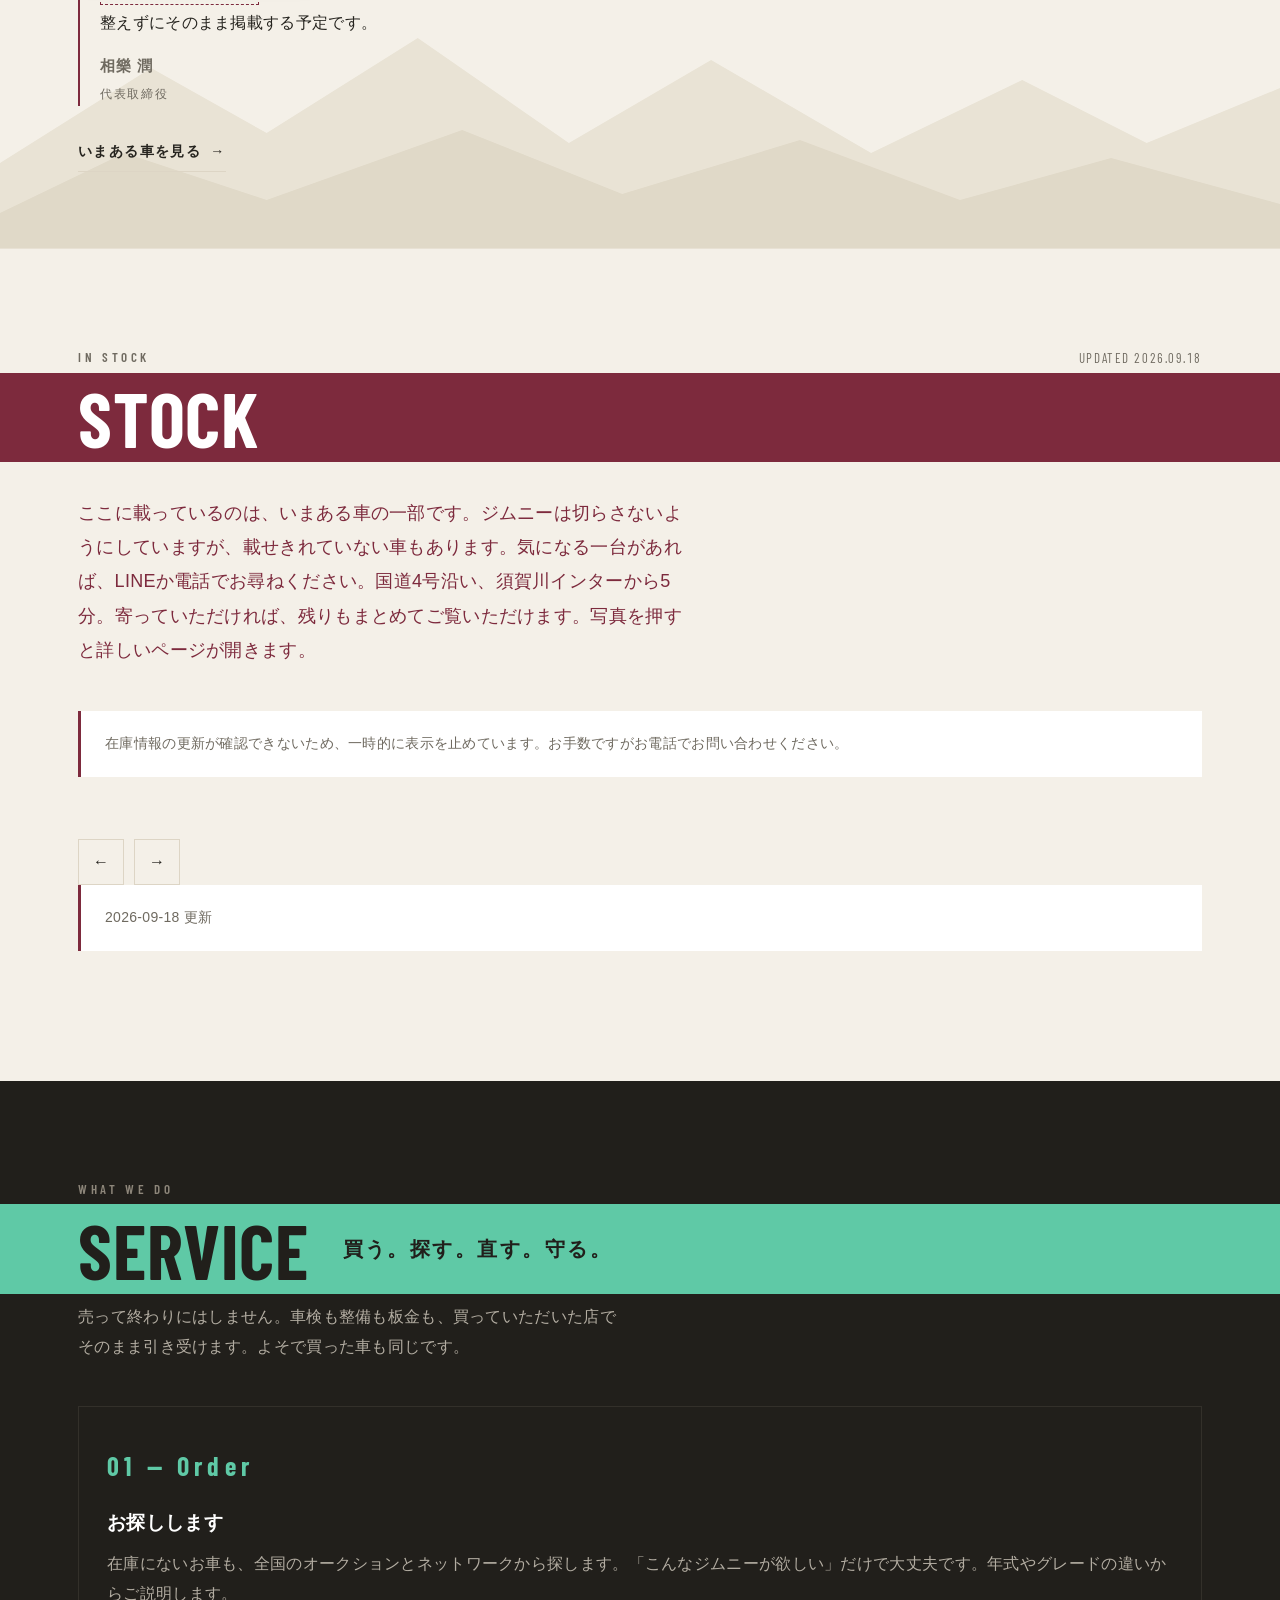
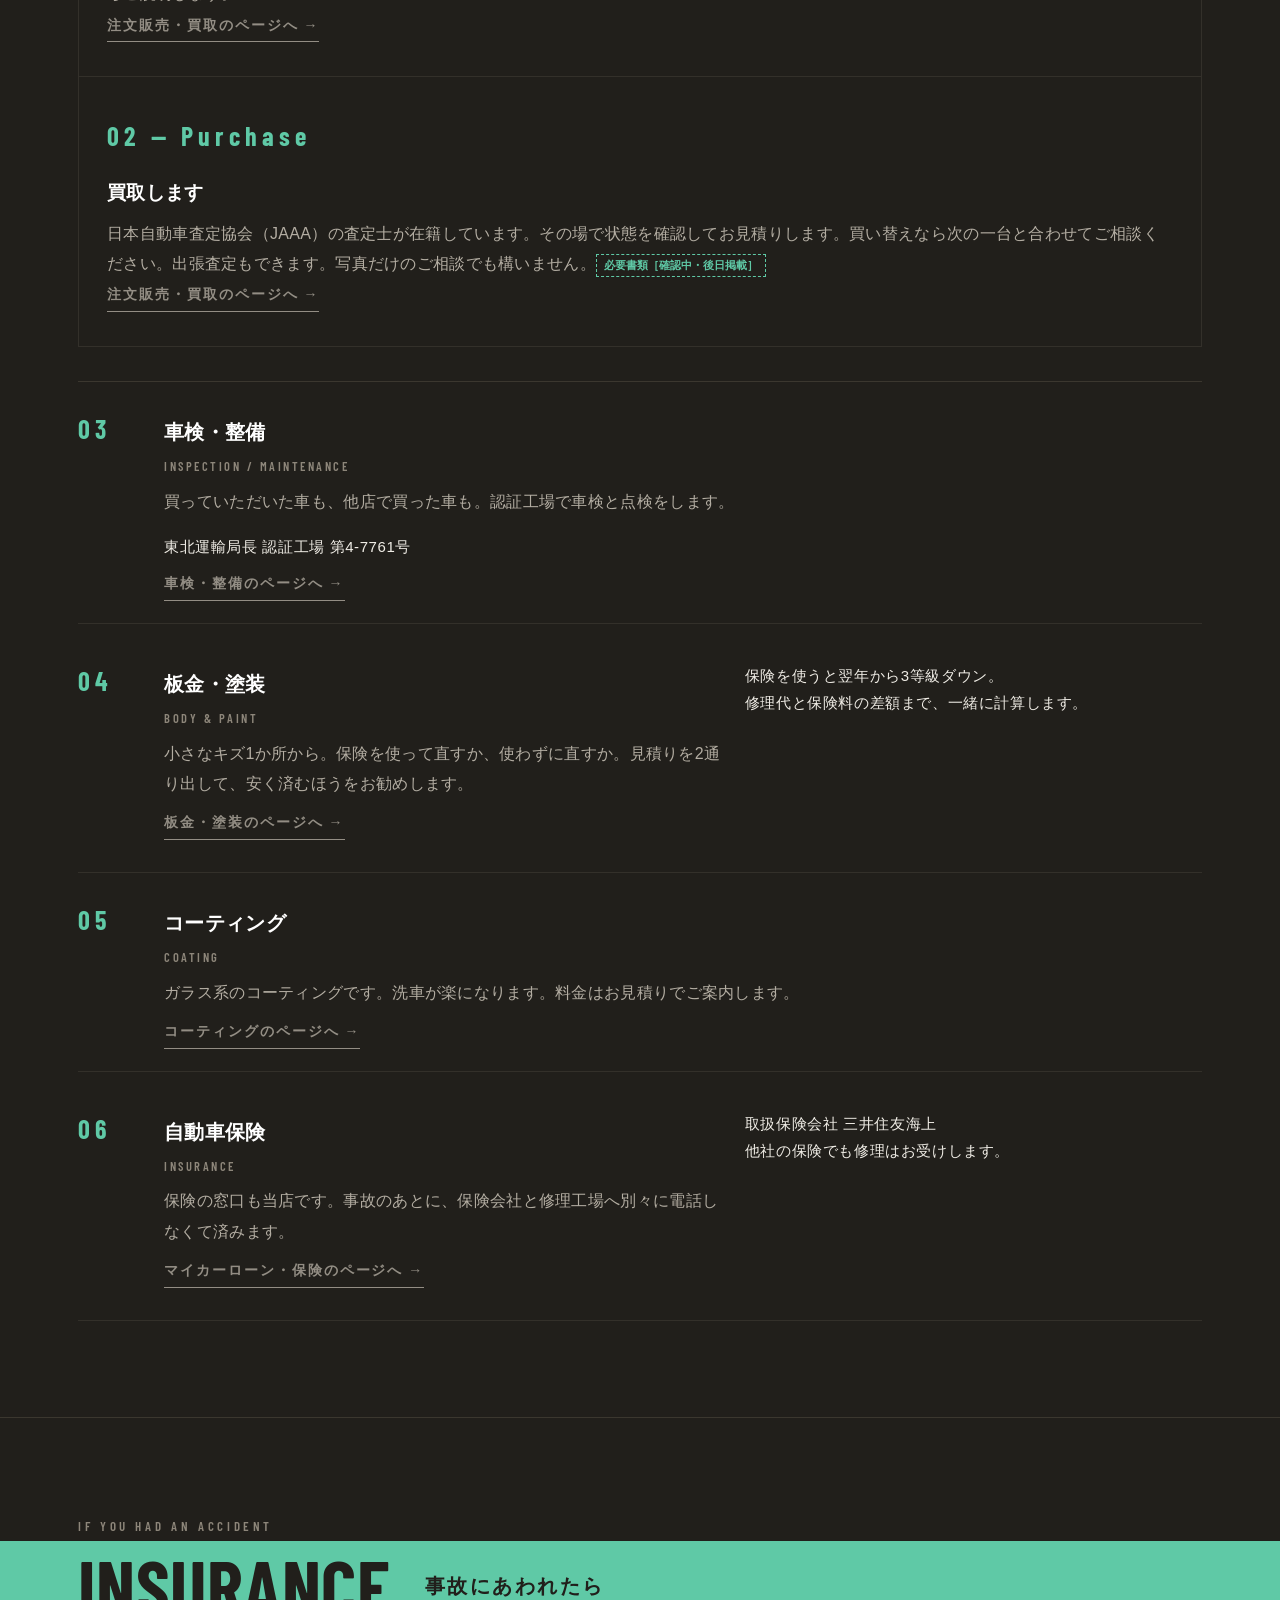
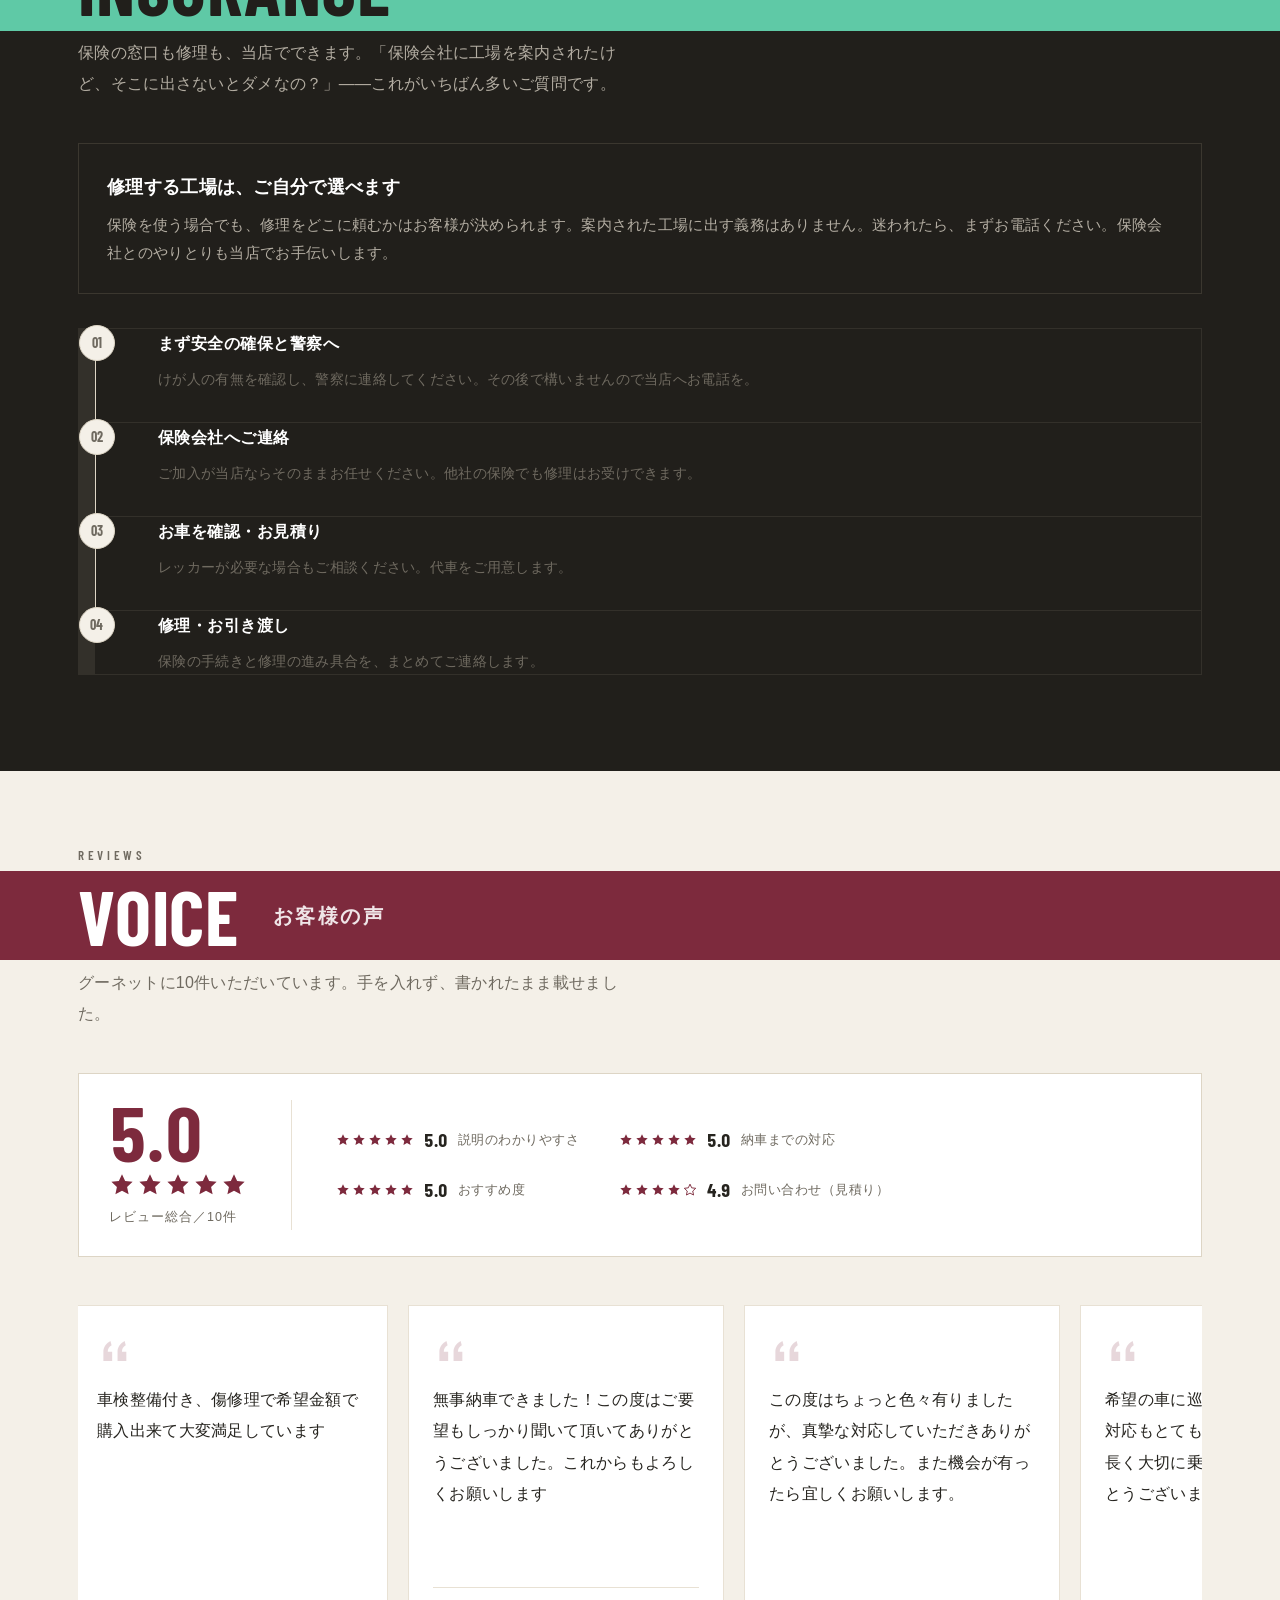
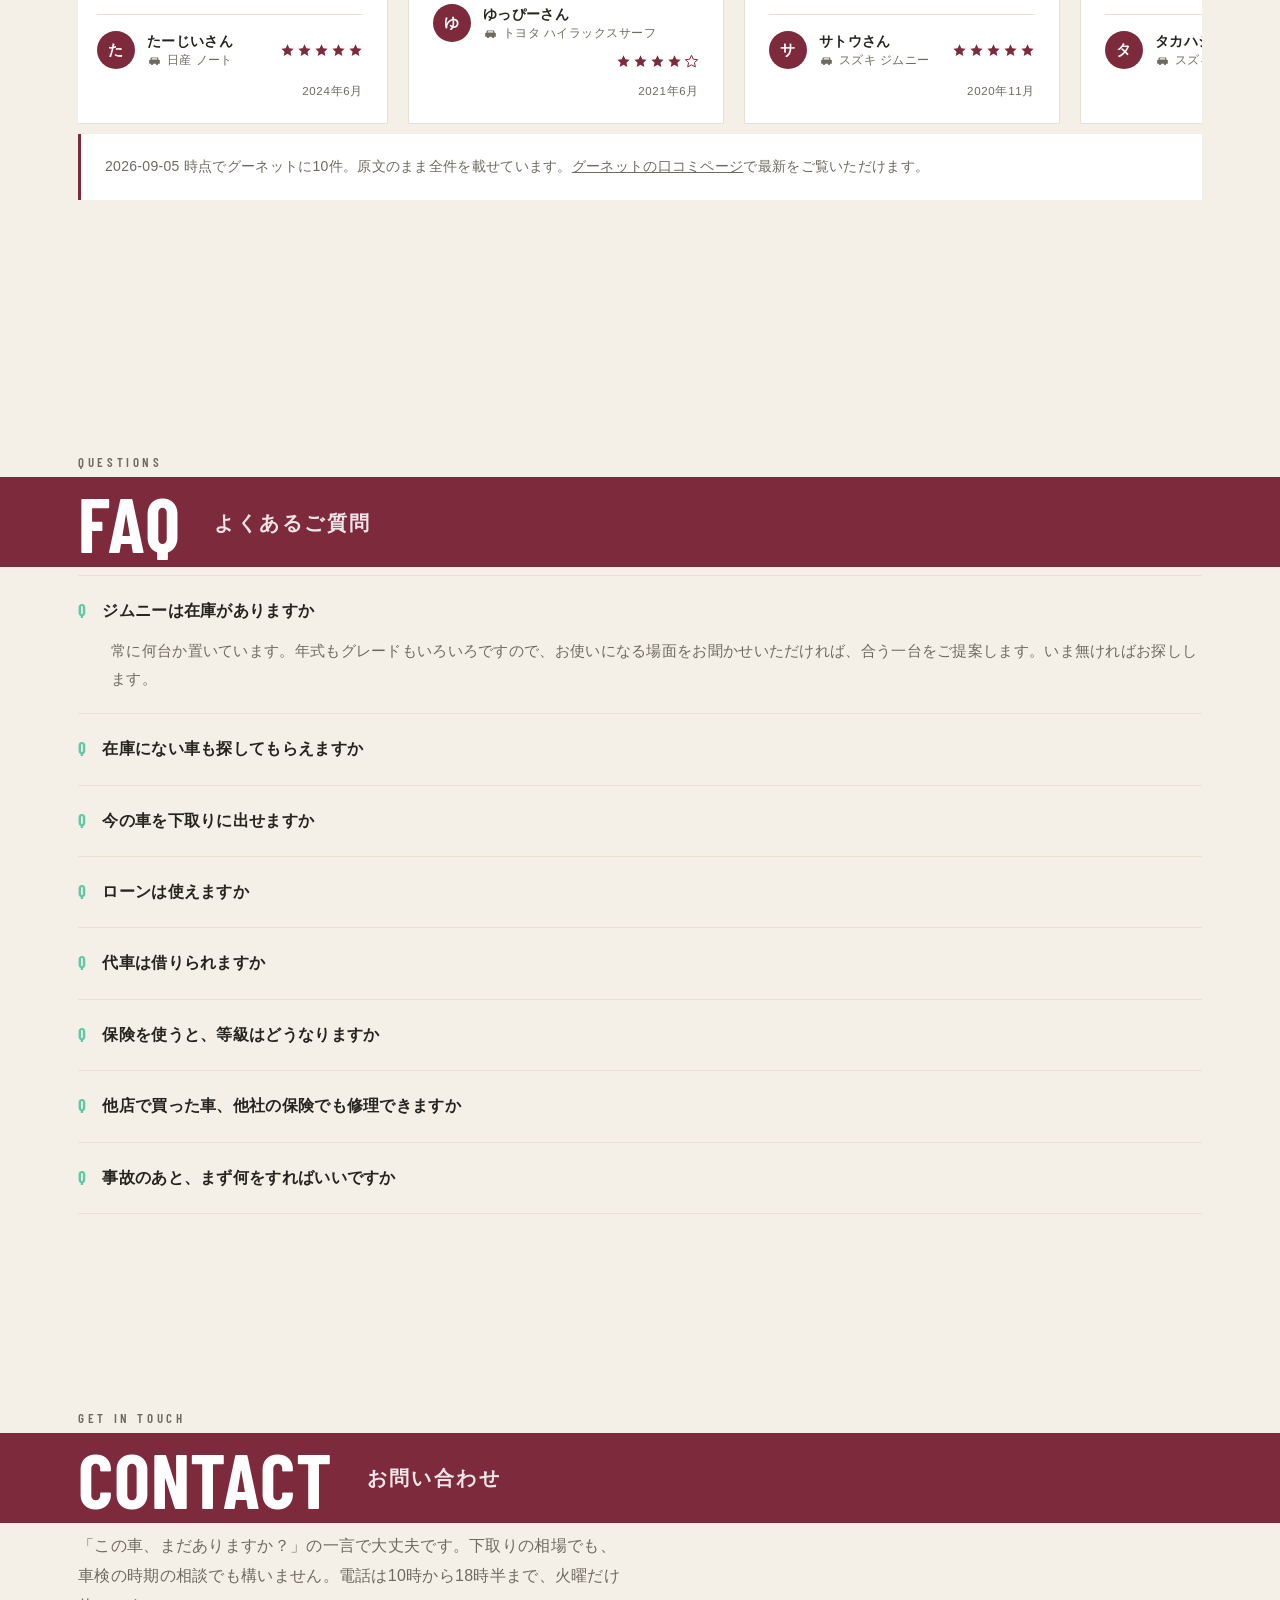
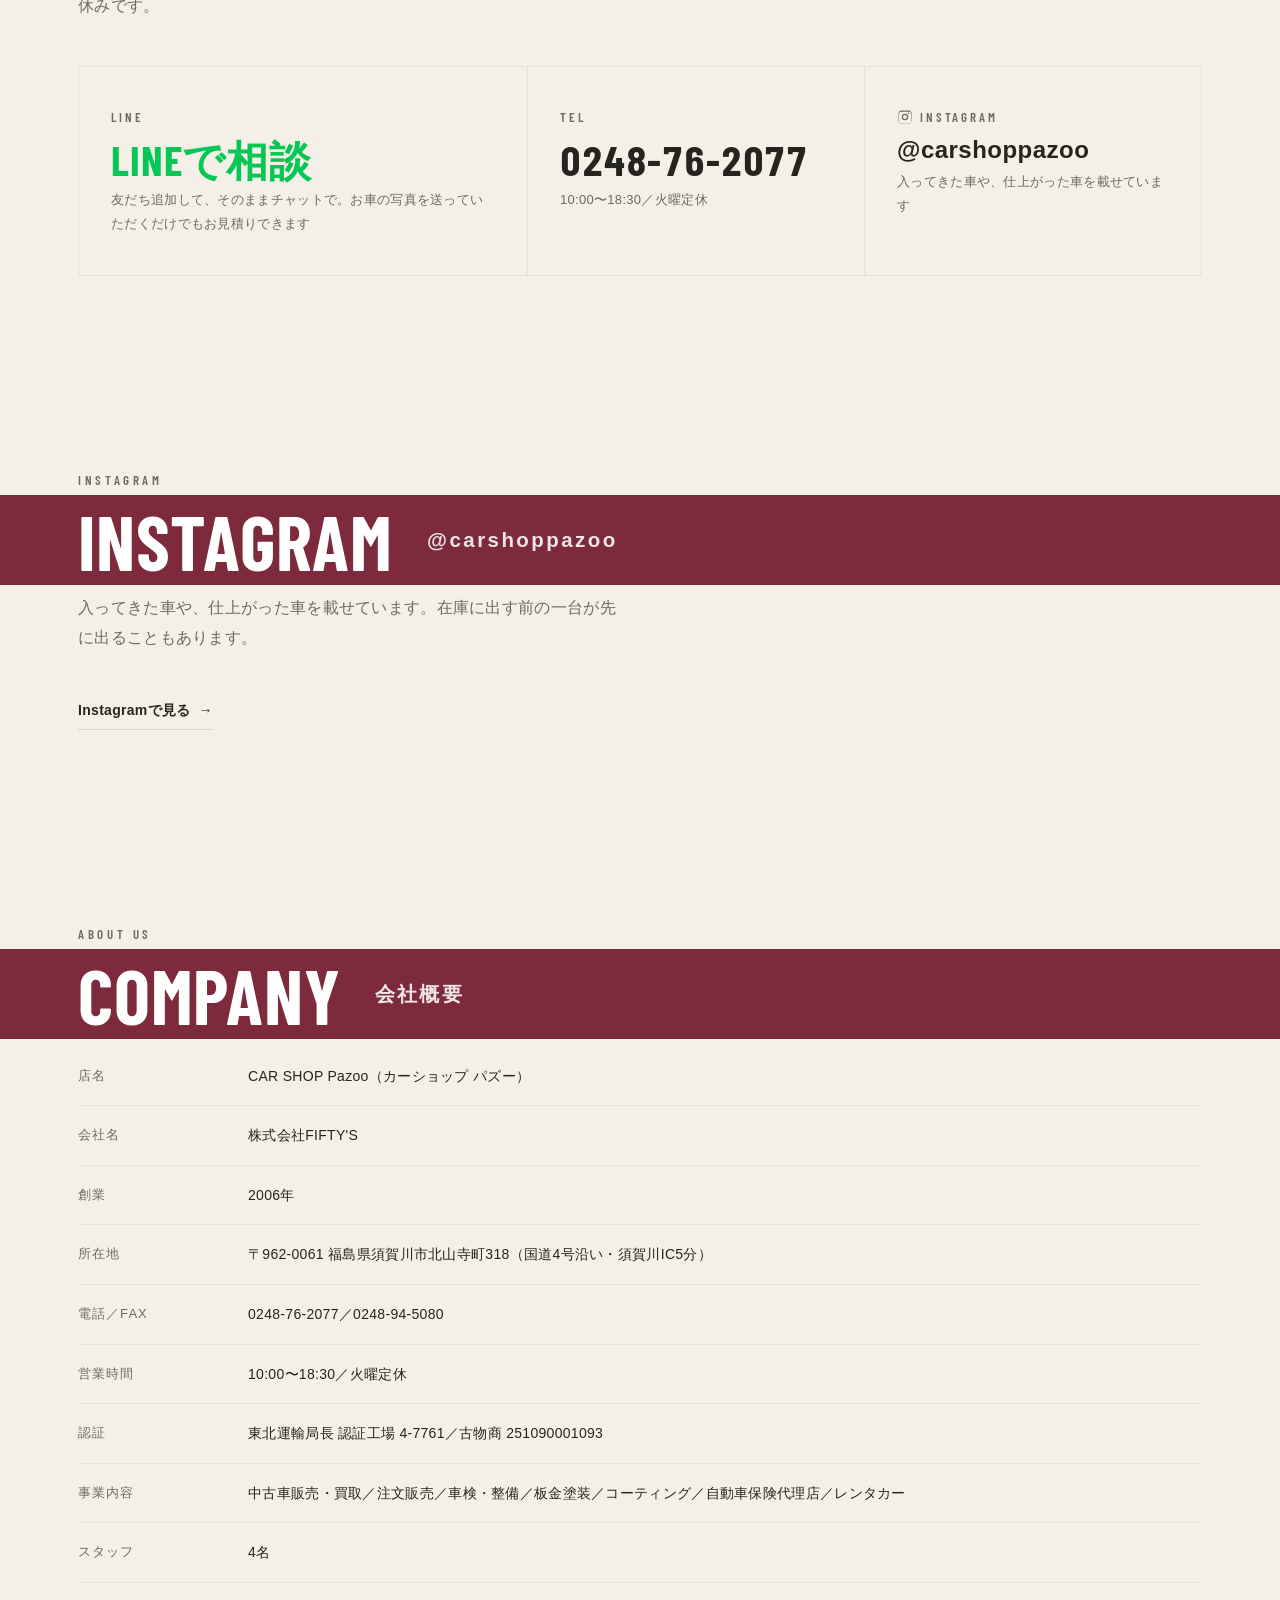
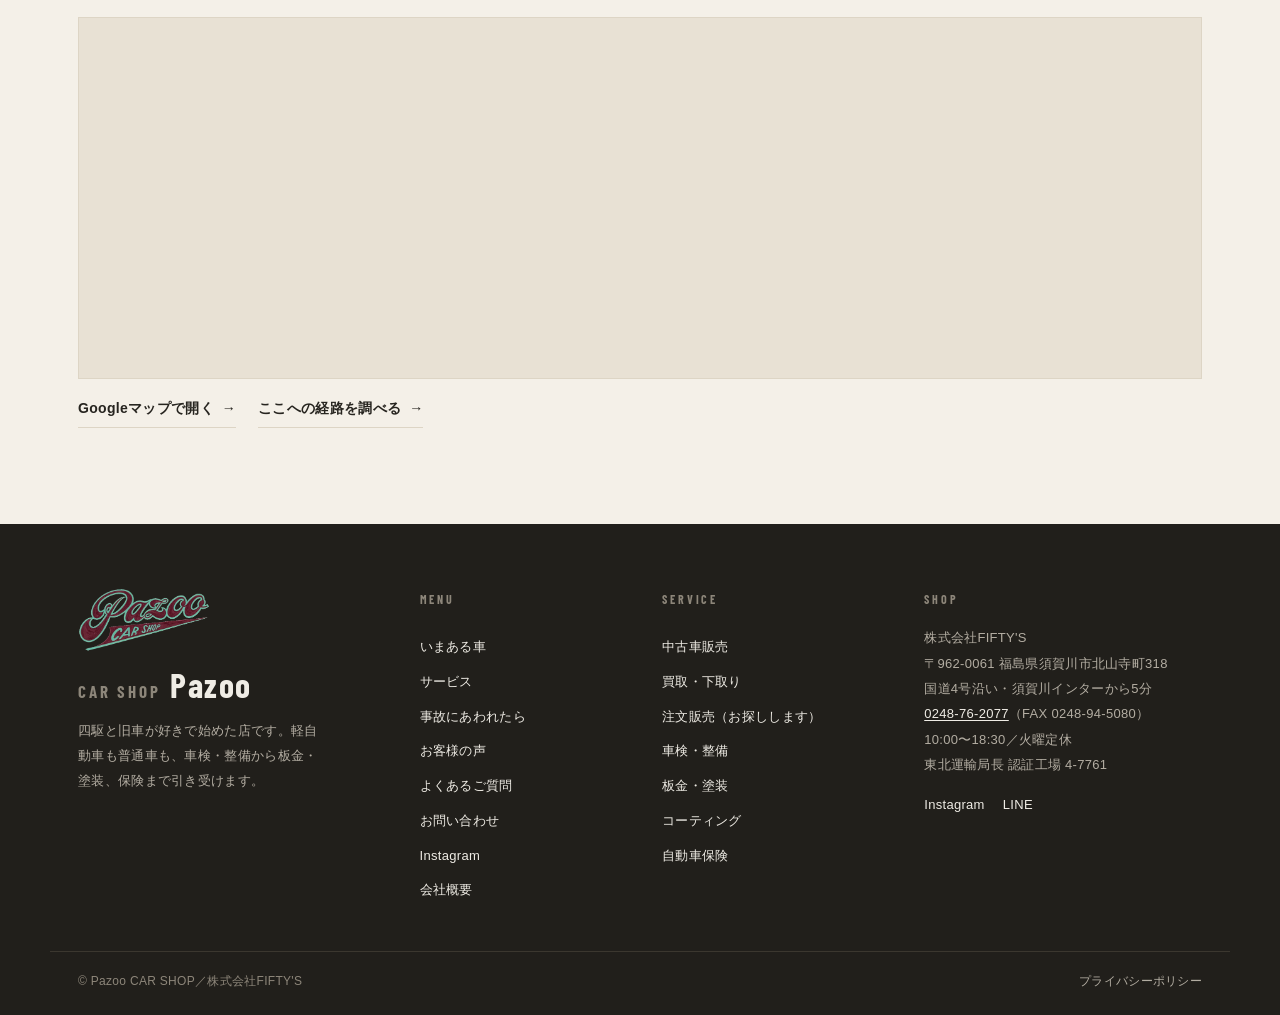
==== commit 4846ea91: "料金欄を「お見積りでご案内」に統一（コーティング・車検・メンテ・トップのコーティング欄）。社長「いったん料金記載無しページにして」2026-09-19 Co-Authored-By: Claude O" ====
--- a/index.html
+++ b/index.html
@@ -280,7 +280,7 @@
     <ol class="ledger anime ani_slideup d2">
       <li><span class="no">03</span><div><h3>車検・整備<small>Inspection / Maintenance</small></h3><p>買っていただいた車も、他店で買った車も。認証工場で車検と点検をします。</p><p class="fact">東北運輸局長 認証工場 第4-7761号</p><p class="more"><a href="maintenance.html">車検・整備のページへ</a></p></div></li>
       <li class="wide"><span class="no">04</span><div><h3>板金・塗装<small>Body &amp; Paint</small></h3><p>小さなキズ1か所から。保険を使って直すか、使わずに直すか。見積りを2通り出して、安く済むほうをお勧めします。</p><p class="more"><a href="repair-paint.html">板金・塗装のページへ</a></p></div><p class="fact">保険を使うと翌年から3等級ダウン。<br>修理代と保険料の差額まで、一緒に計算します。</p></li>
-      <li><span class="no">05</span><div><h3>コーティング<small>Coating</small></h3><p>ガラス系のコーティングです。洗車が楽になります。<span class="todo">料金の目安［確認中・後日掲載］</span></p><p class="more"><a href="coating.html">コーティングのページへ</a></p></div></li>
+      <li><span class="no">05</span><div><h3>コーティング<small>Coating</small></h3><p>ガラス系のコーティングです。洗車が楽になります。料金はお見積りでご案内します。</p><p class="more"><a href="coating.html">コーティングのページへ</a></p></div></li>
       <li class="wide"><span class="no">06</span><div><h3>自動車保険<small>Insurance</small></h3><p>保険の窓口も当店です。事故のあとに、保険会社と修理工場へ別々に電話しなくて済みます。</p><p class="more"><a href="order-insurance.html">マイカーローン・保険のページへ</a></p></div><p class="fact">取扱保険会社 三井住友海上<br>他社の保険でも修理はお受けします。</p></li>
     </ol>
   </div>
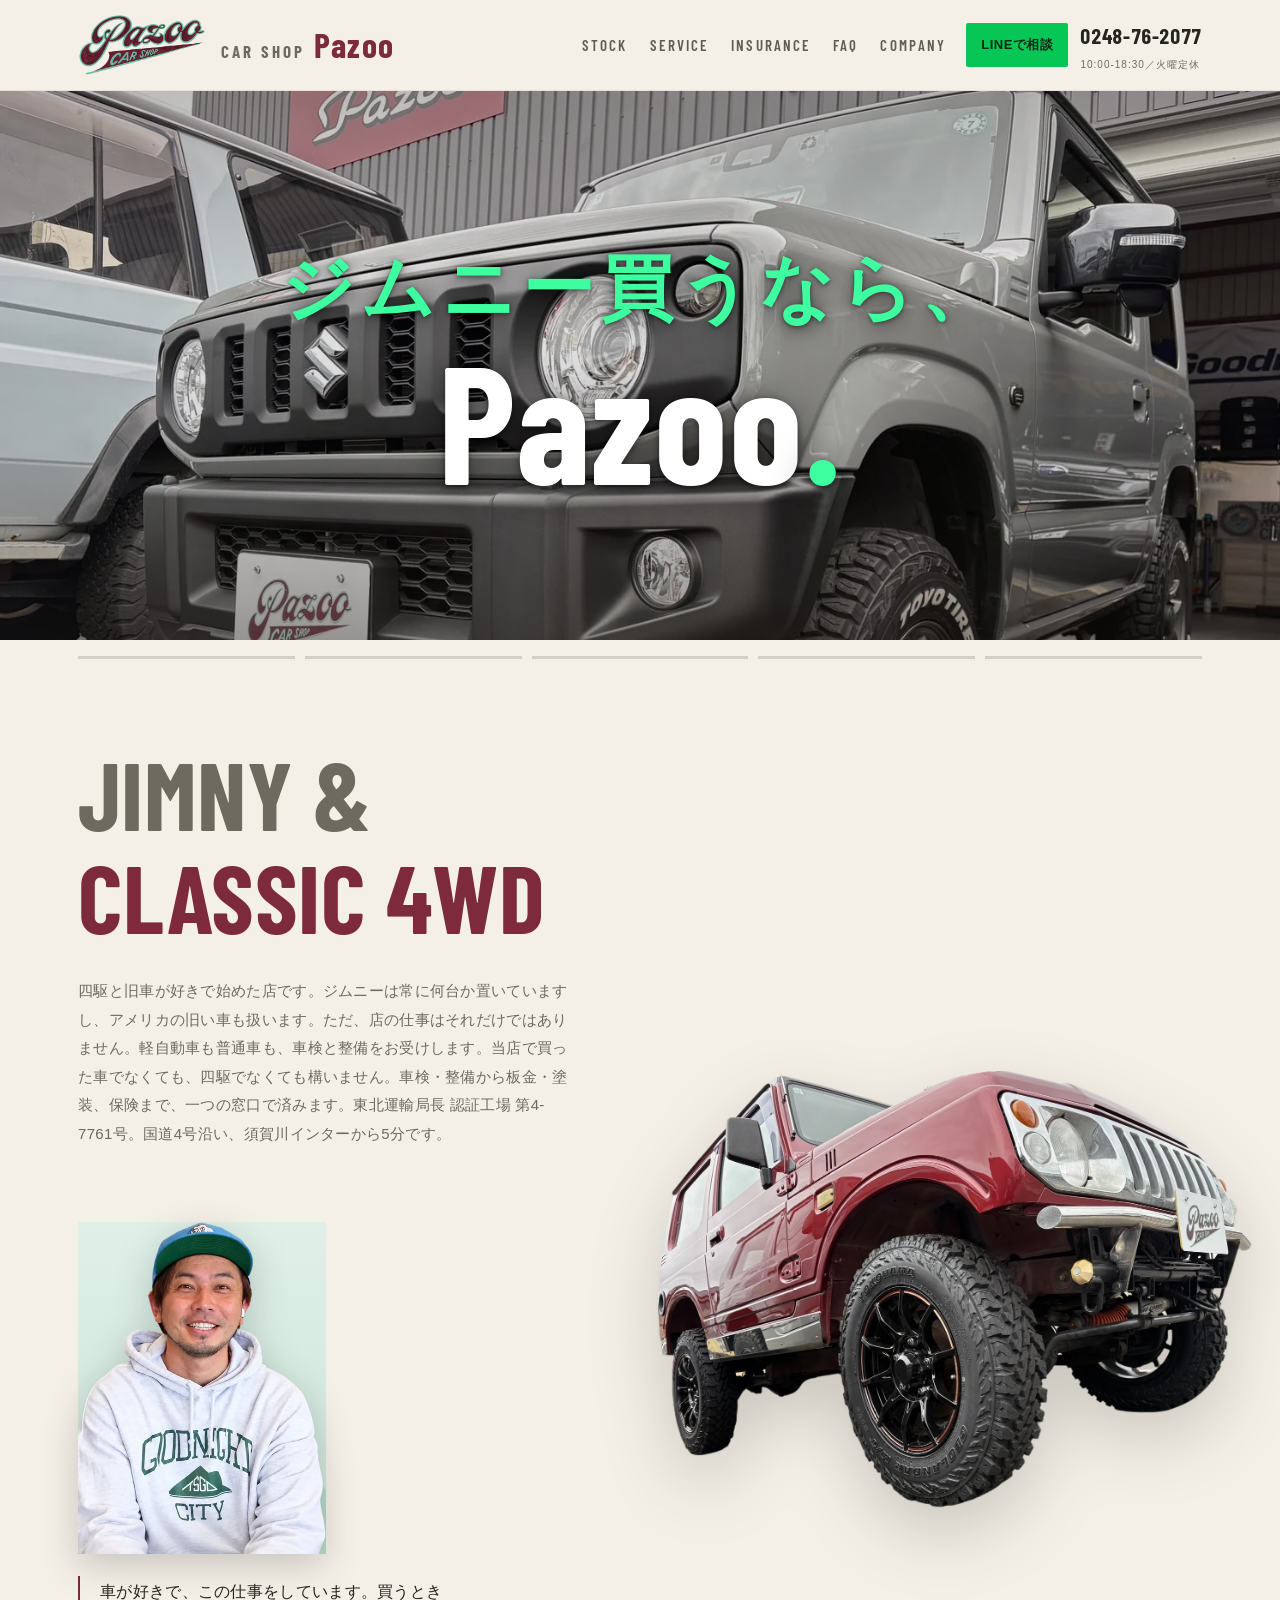
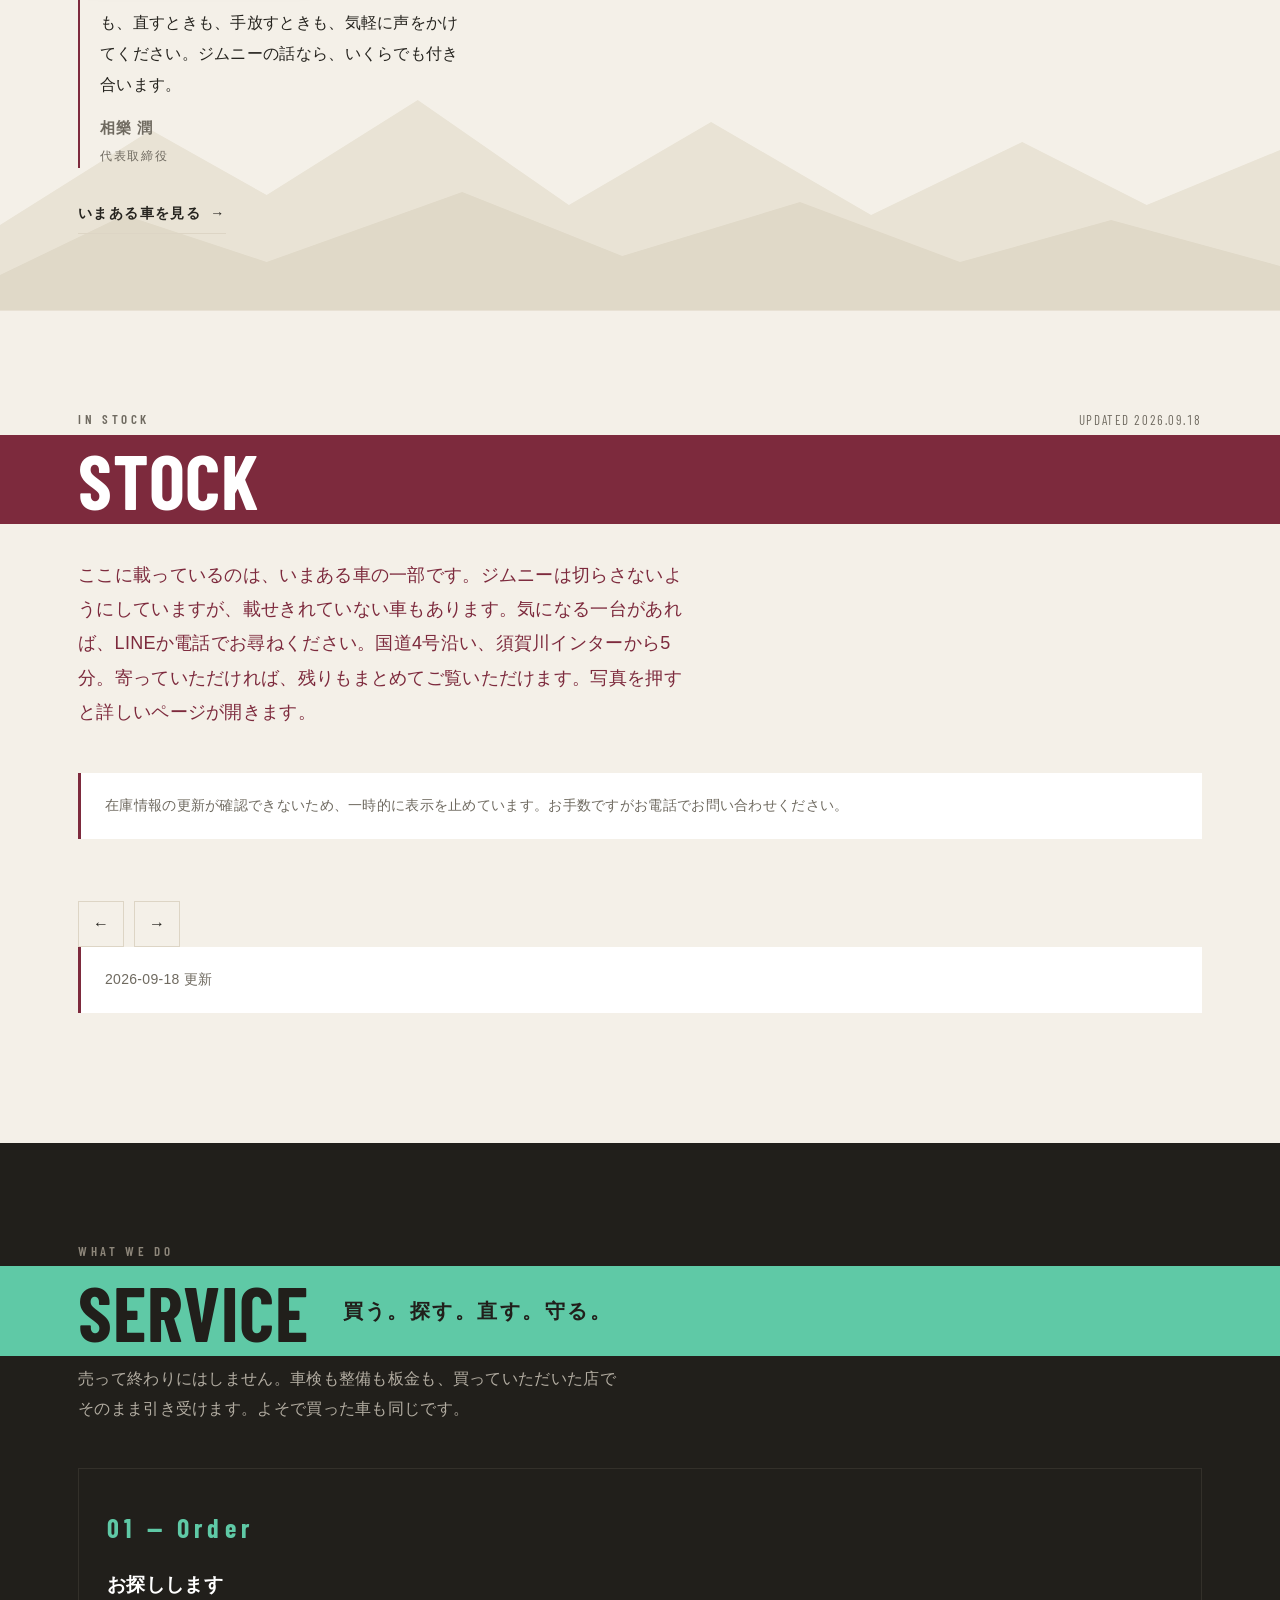
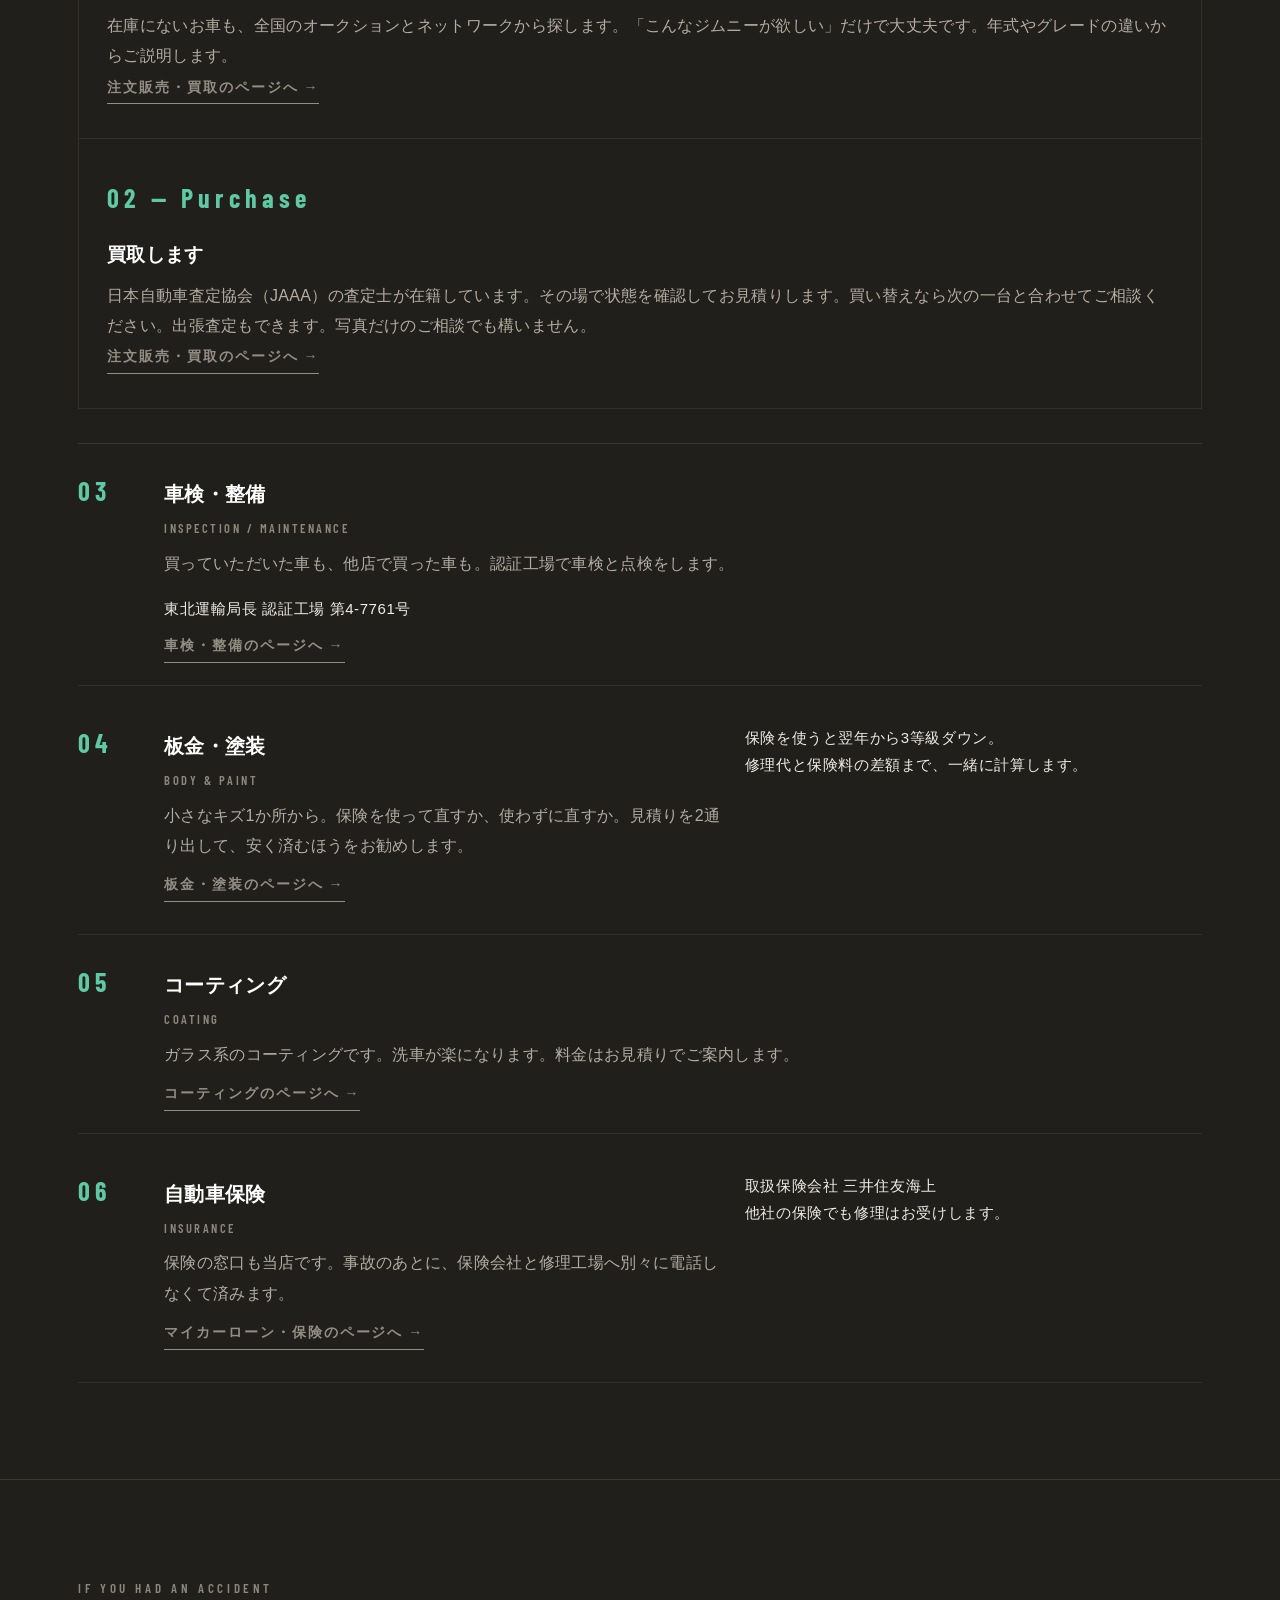
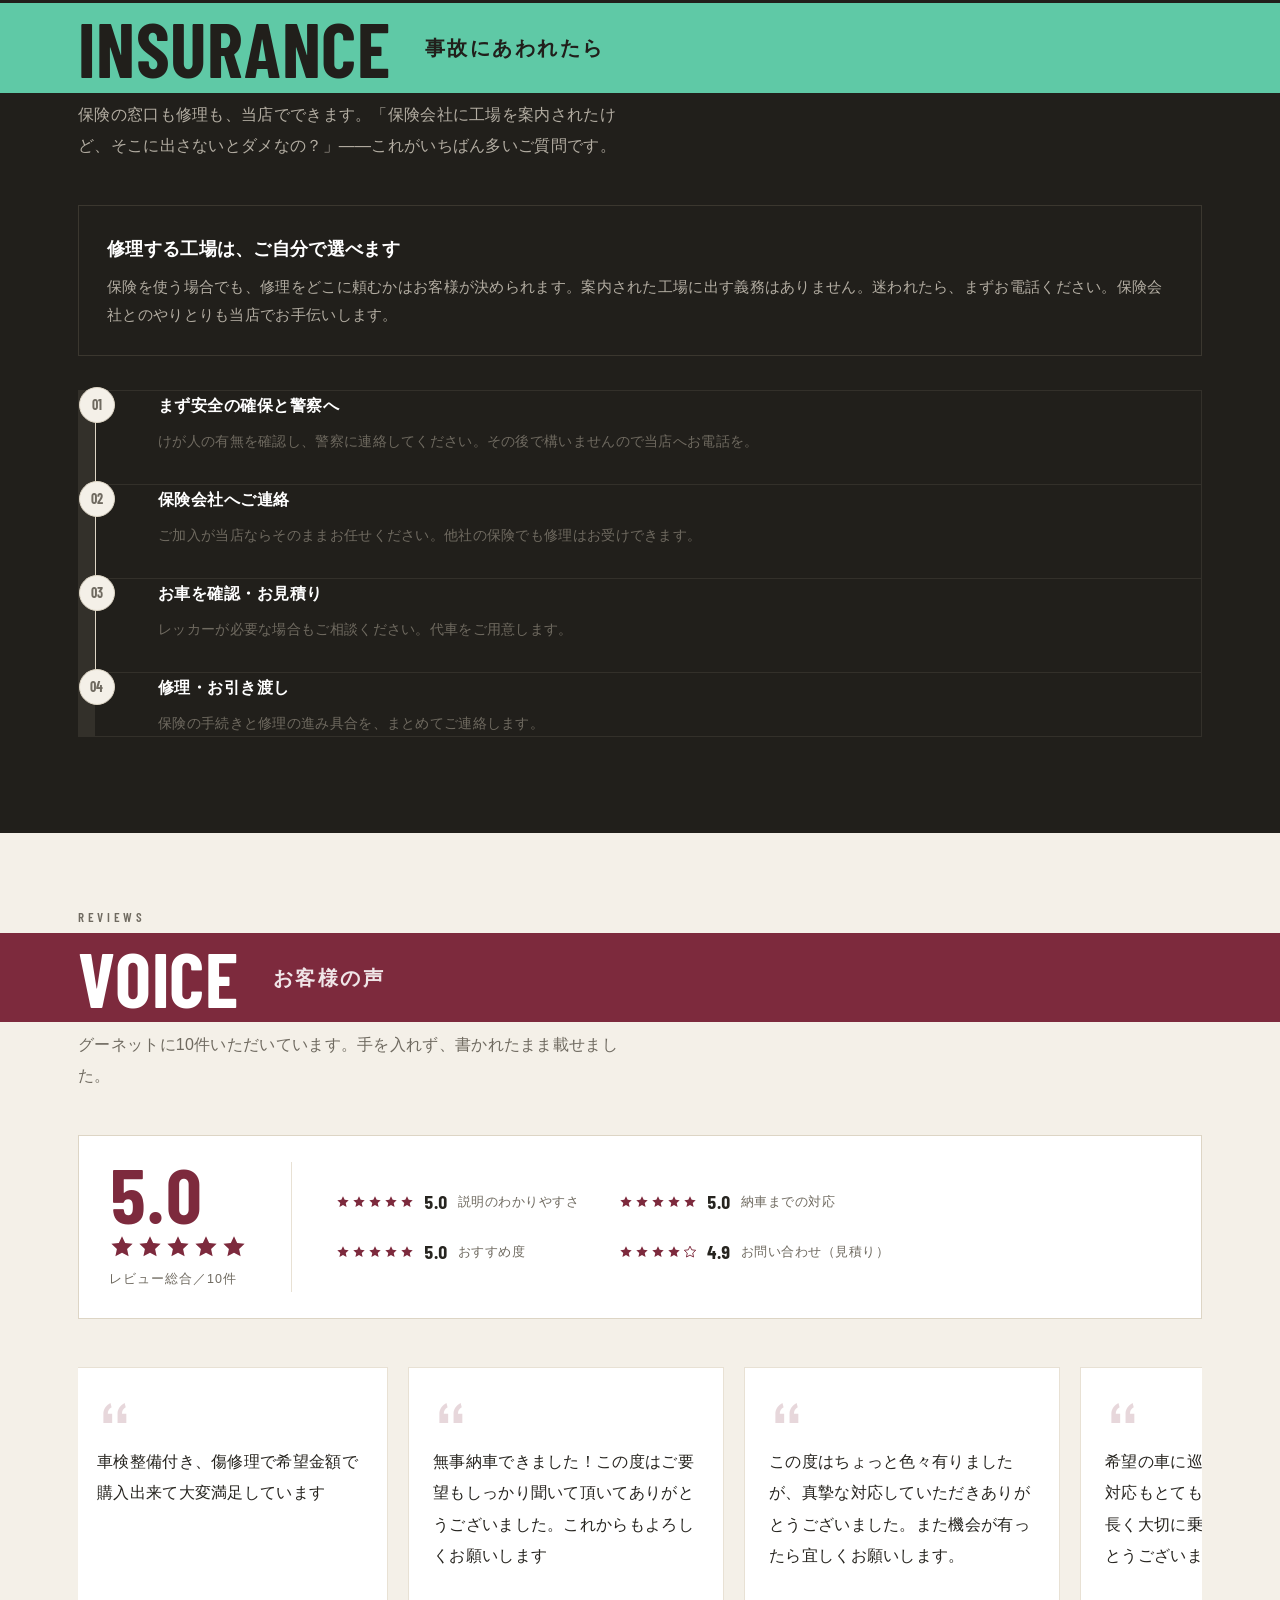
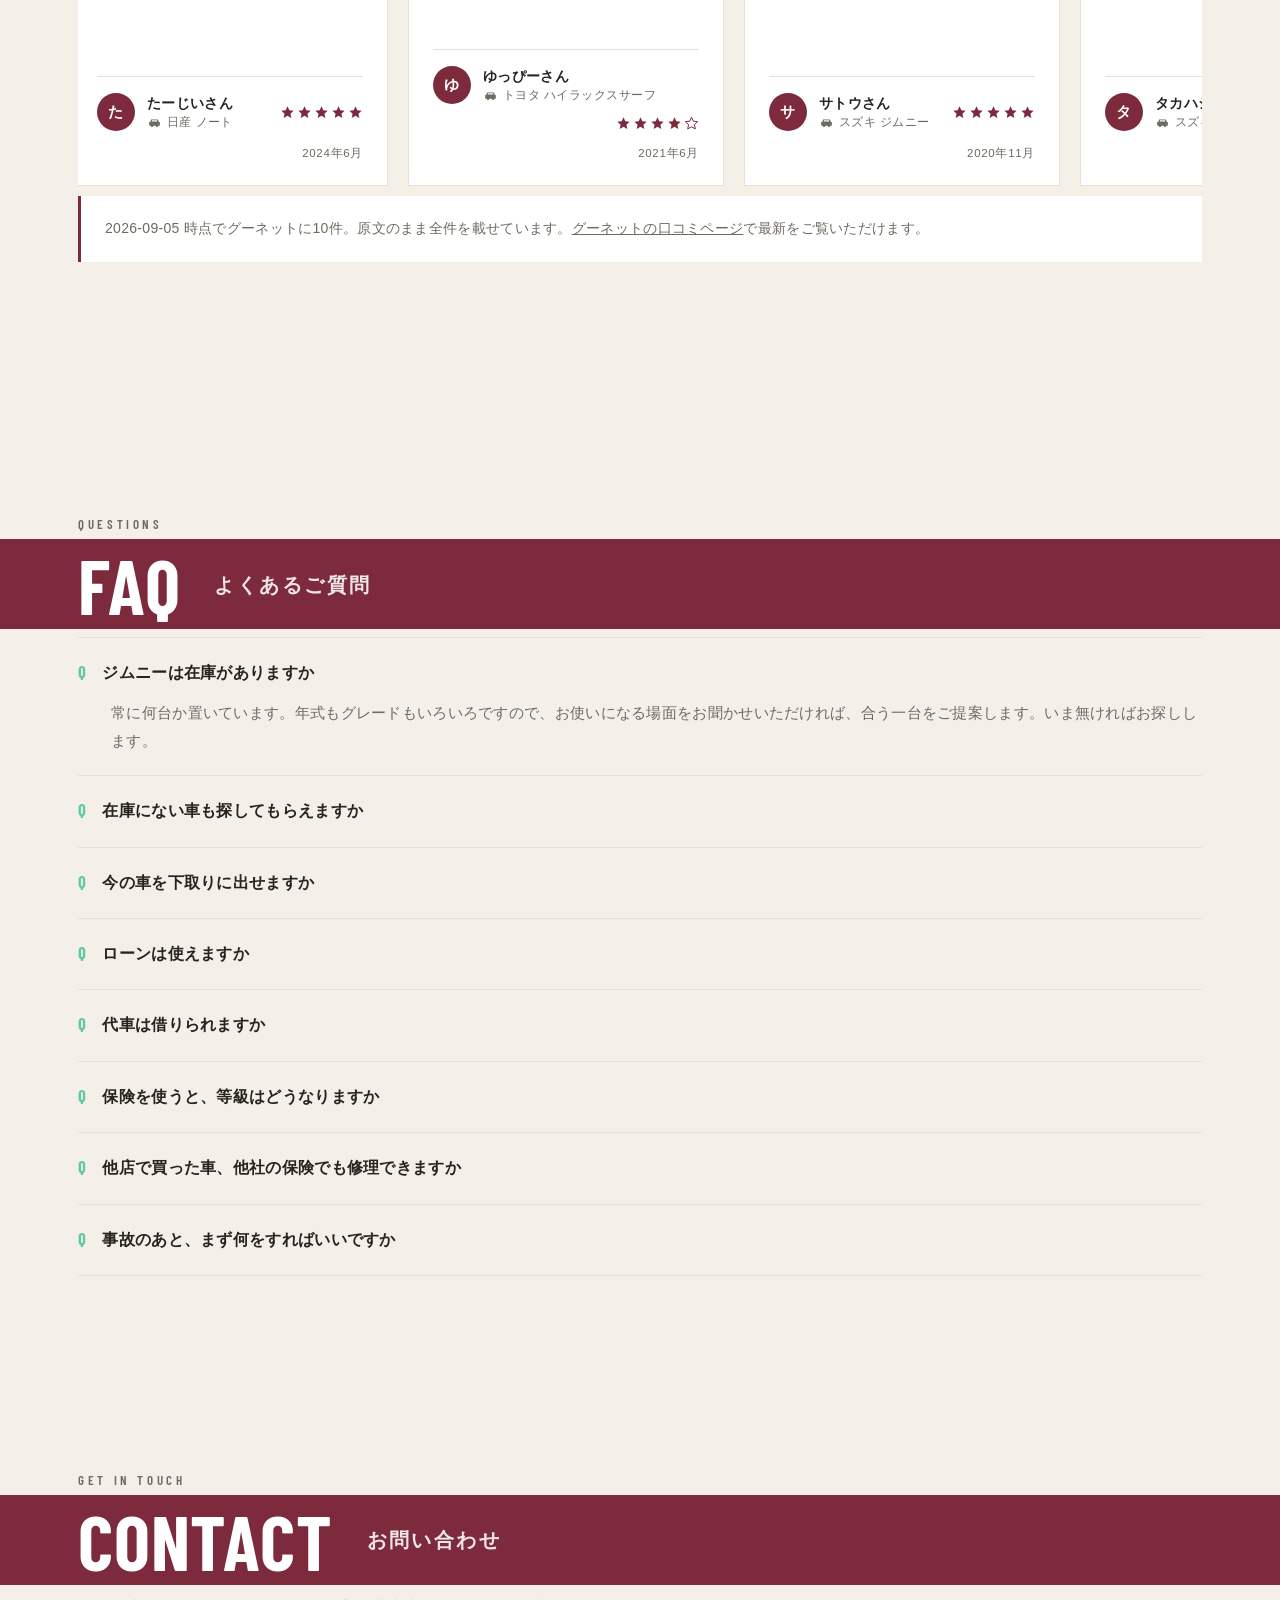
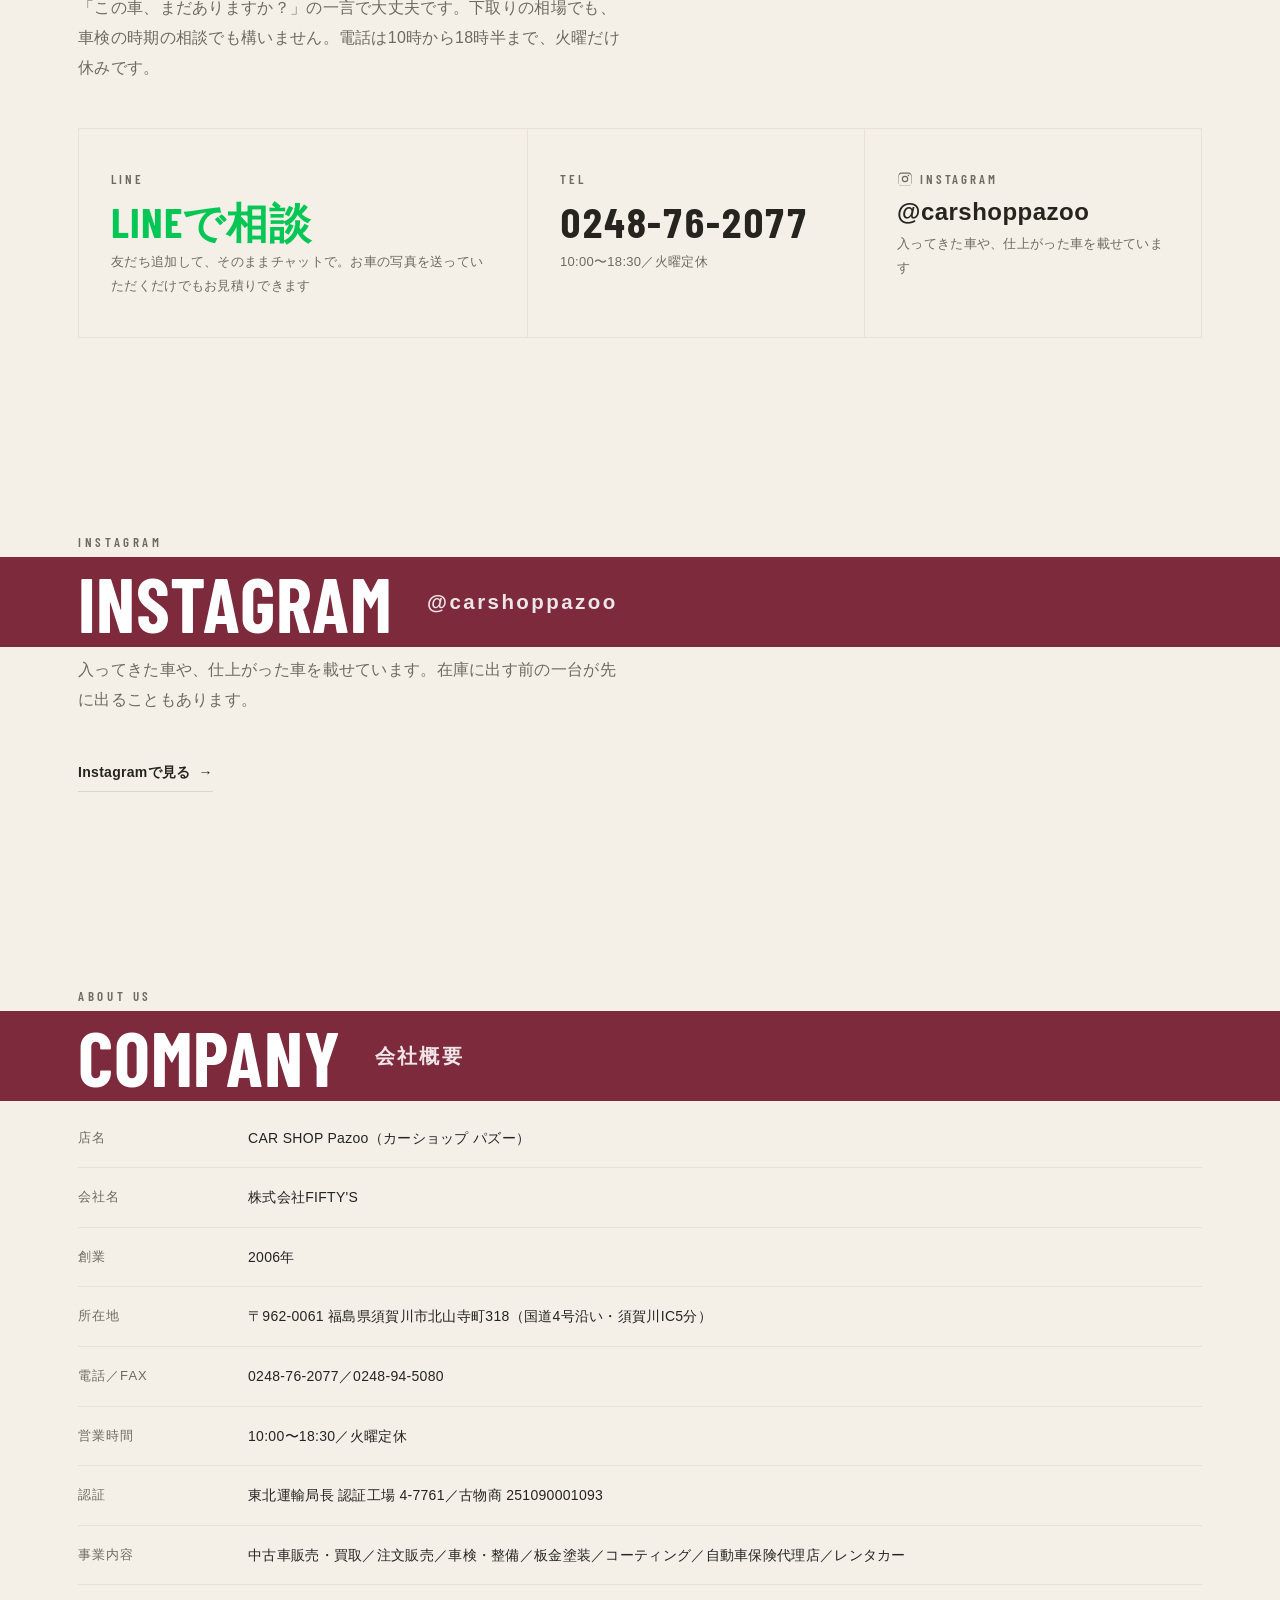
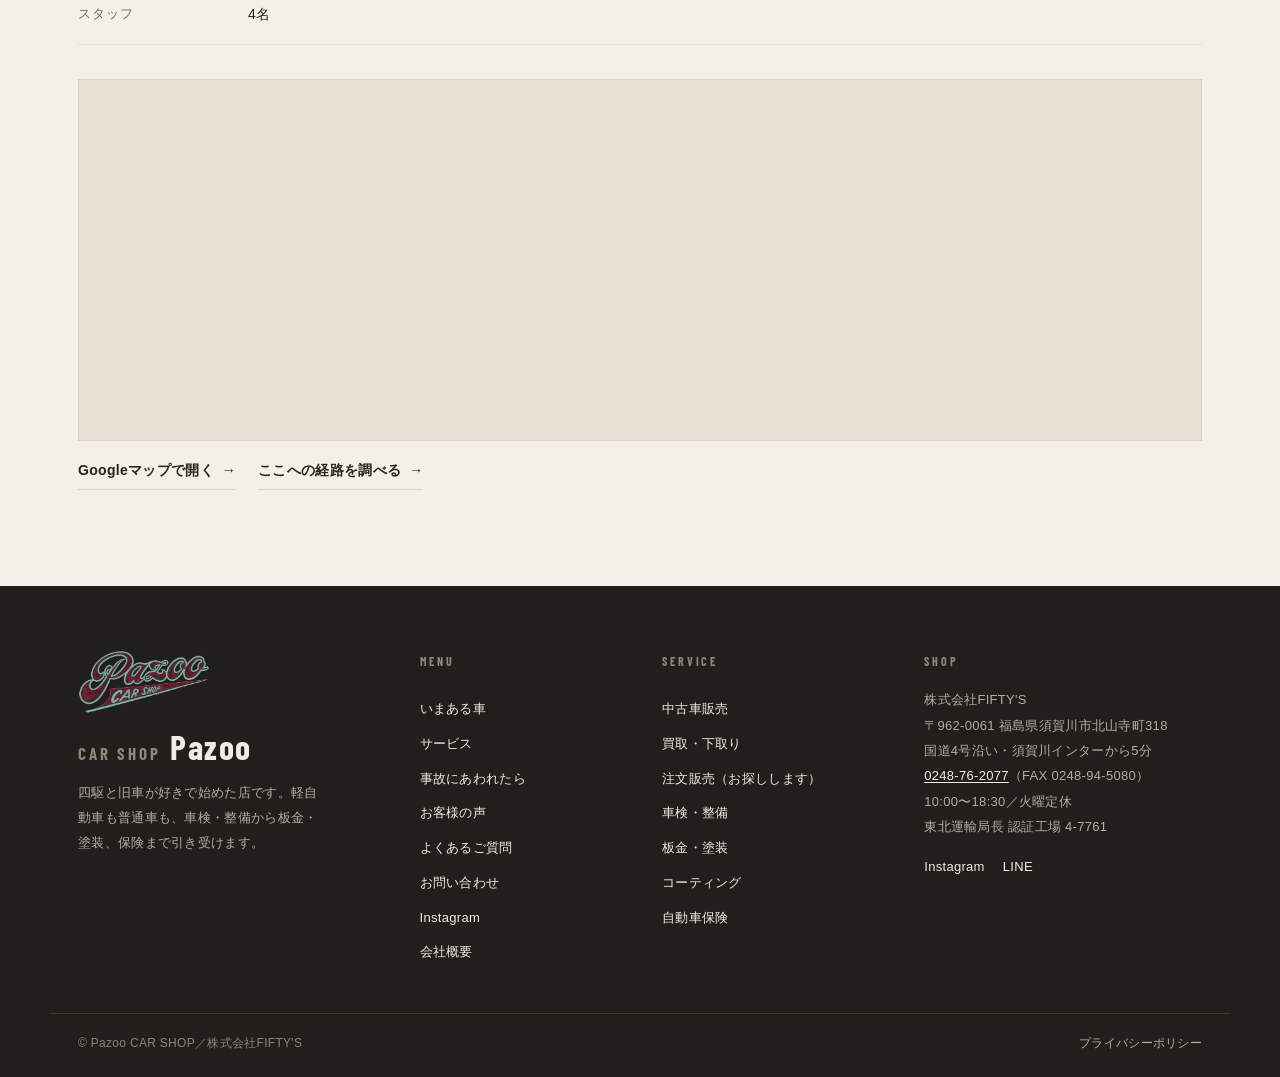
==== commit 9f025c13: "トップ：店主のひとことに仮の文を入れた／ジムニーの車種名・年式と買取の必要書類は不記載に（社長 2026-09-19） Co-Authored-By: Claude Opus 5 (1M contex" ====
--- a/index.html
+++ b/index.html
@@ -220,16 +220,15 @@
     <div class="owner-row anime ani_fade d2">
       <div class="owner-photo"><img src="assets/img/daihyo.webp" width="720" height="963" loading="lazy" alt="CarShop Pazoo 代表取締役の相樂潤さん。緑と青のキャップにグレーのパーカー姿で笑っている"></div>
       <blockquote class="owner">
-        <p><span class="todo">店主のひとこと［素材待ち］</span> 相樂さんご本人の言葉を、整えずにそのまま掲載する予定です。</p>
+        <!-- 2026-09-19 仮の文。ご本人の言葉が届いたら差し替える -->
+        <p>車が好きで、この仕事をしています。買うときも、直すときも、手放すときも、気軽に声をかけてください。ジムニーの話なら、いくらでも付き合います。</p>
         <cite>相樂 潤<span>代表取締役</span></cite>
       </blockquote>
     </div>
         <a class="stock-link anime ani_fade d2" href="#stock">いまある車を見る</a>
       </div>
       <div class="intro-car anime ani_drivein">
-        <img srcset="assets/img/main/jimny-cutout-350w.webp 350w, assets/img/main/jimny-cutout-380w.webp 380w, assets/img/main/jimny-cutout.webp 1388w" sizes="(max-width: 390px) 45vw, (max-width: 768px) 25vw, (max-width: 1280px) 47vw, 766px" src="assets/img/main/jimny-cutout.webp" width="1388" height="1018" alt="Pazooで扱う旧型ジムニー。リフトアップして大径タイヤを履いたワインレッドの一台">
-        <p class="cap"><span class="todo">車種名・年式［確認中］</span></p>
-      </div>
+        <img srcset="assets/img/main/jimny-cutout-350w.webp 350w, assets/img/main/jimny-cutout-380w.webp 380w, assets/img/main/jimny-cutout.webp 1388w" sizes="(max-width: 390px) 45vw, (max-width: 768px) 25vw, (max-width: 1280px) 47vw, 766px" src="assets/img/main/jimny-cutout.webp" width="1388" height="1018" alt="Pazooで扱う旧型ジムニー。リフトアップして大径タイヤを履いたワインレッドの一台">      </div>
     </div>
       </div>
 </section>
@@ -273,7 +272,7 @@
       <div class="cell">
         <p class="no">02 — Purchase</p>
         <h3>買取します</h3>
-        <p>日本自動車査定協会（JAAA）の査定士が在籍しています。その場で状態を確認してお見積りします。買い替えなら次の一台と合わせてご相談ください。出張査定もできます。写真だけのご相談でも構いません。<span class="todo">必要書類［確認中・後日掲載］</span></p>
+        <p>日本自動車査定協会（JAAA）の査定士が在籍しています。その場で状態を確認してお見積りします。買い替えなら次の一台と合わせてご相談ください。出張査定もできます。写真だけのご相談でも構いません。</p>
               <p class="more"><a href="order.html">注文販売・買取のページへ</a></p>
       </div>
     </div>
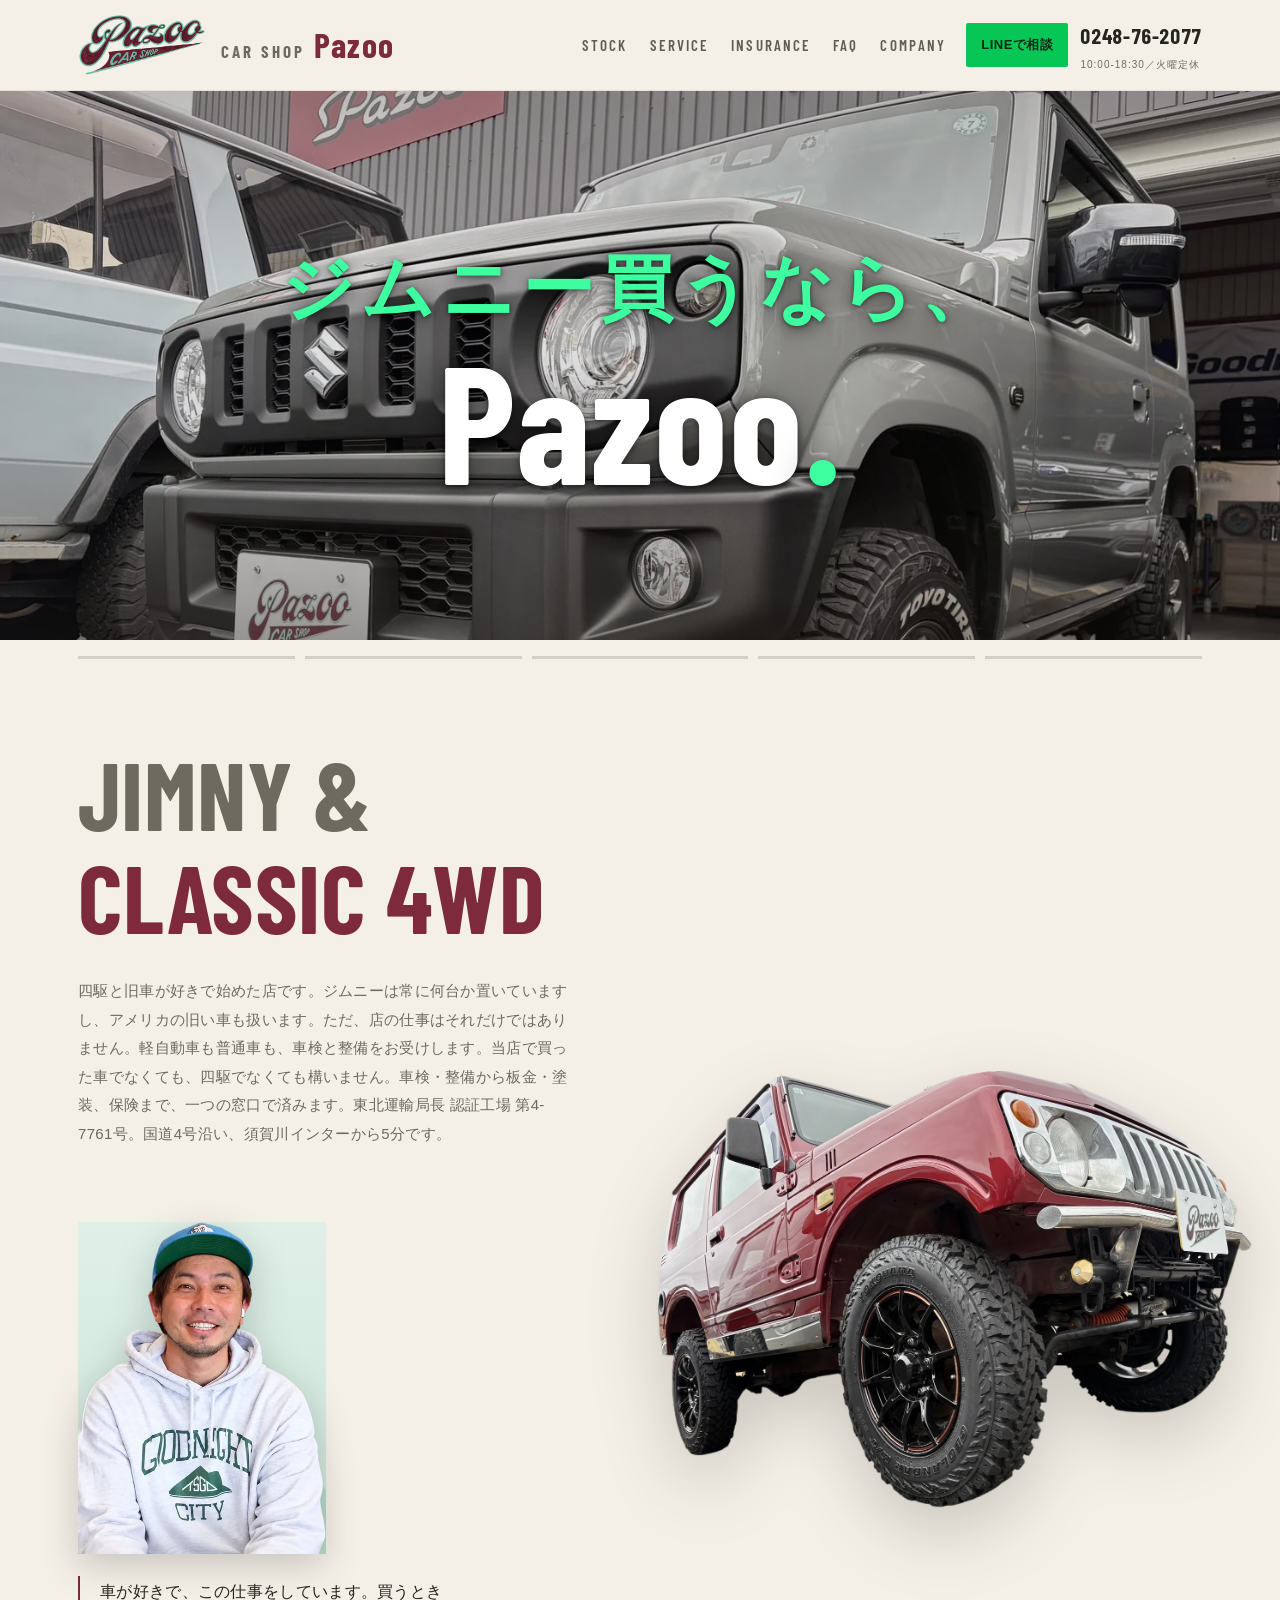
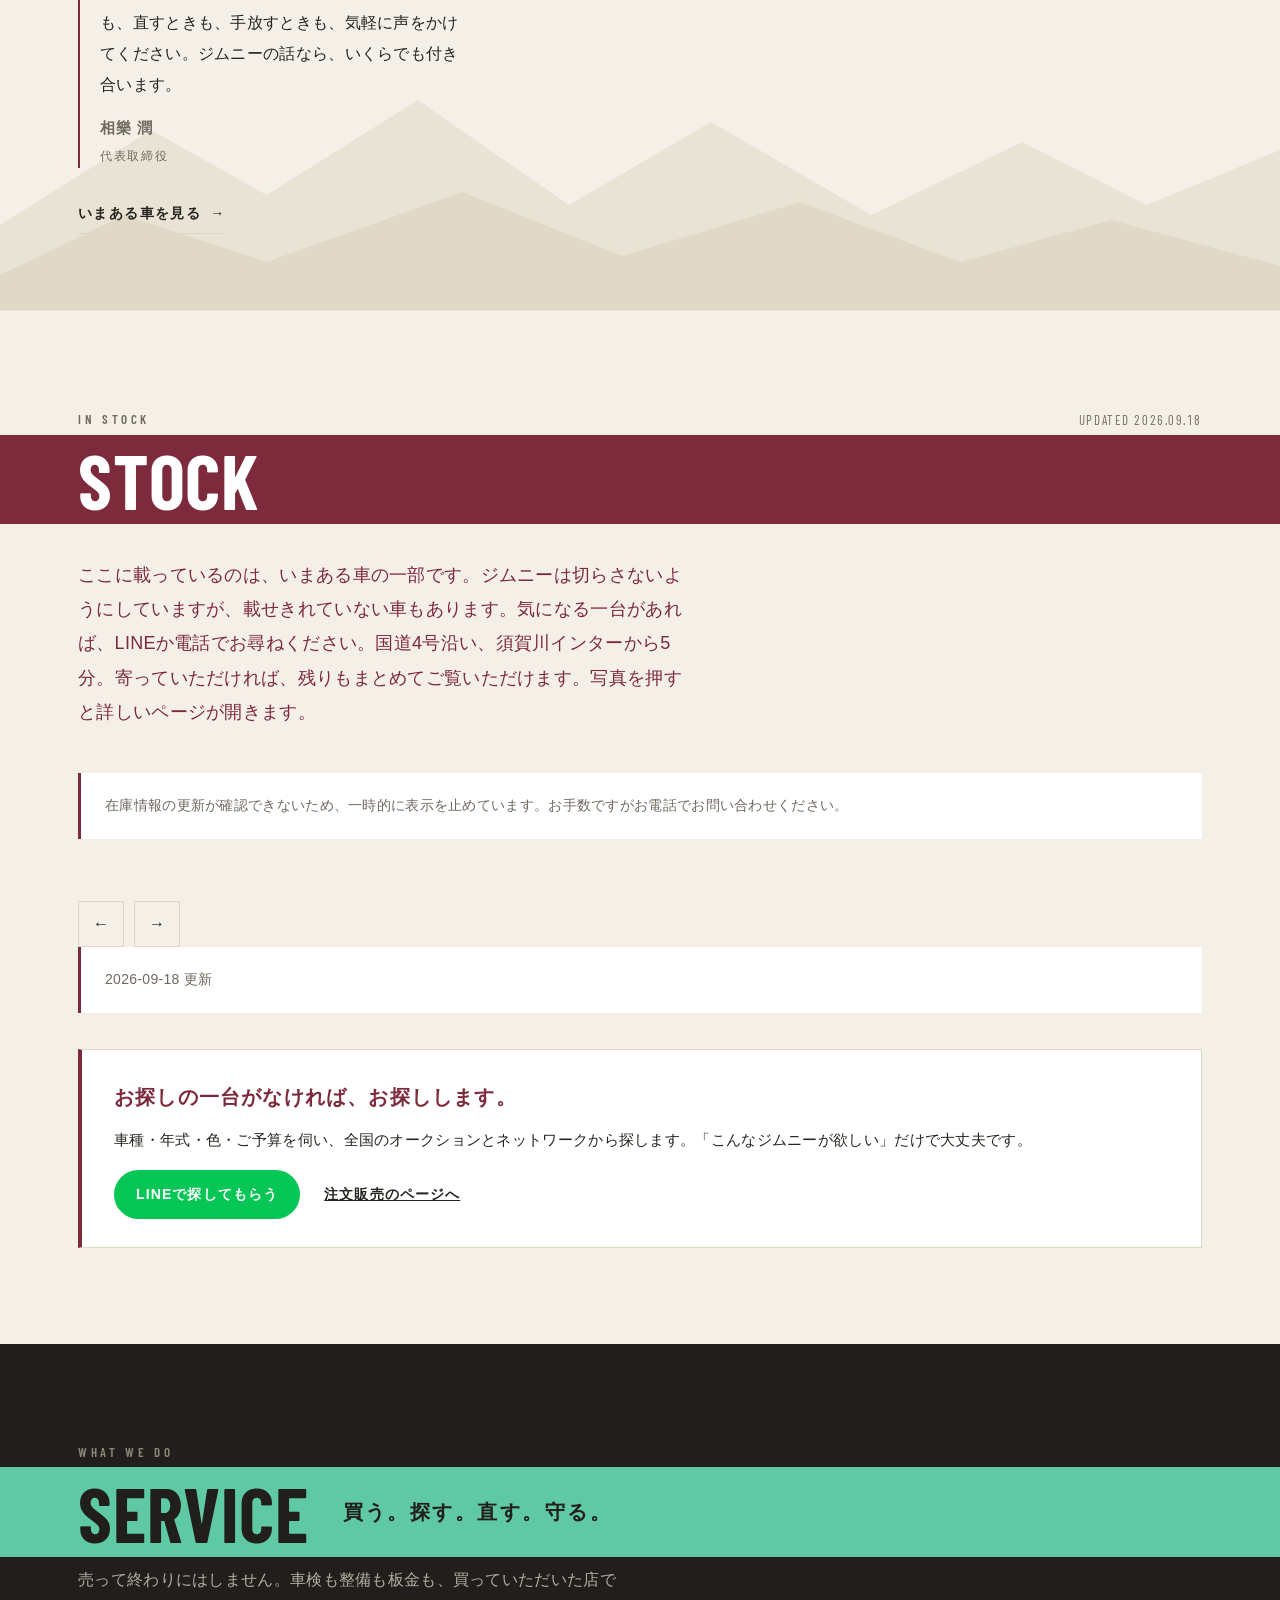
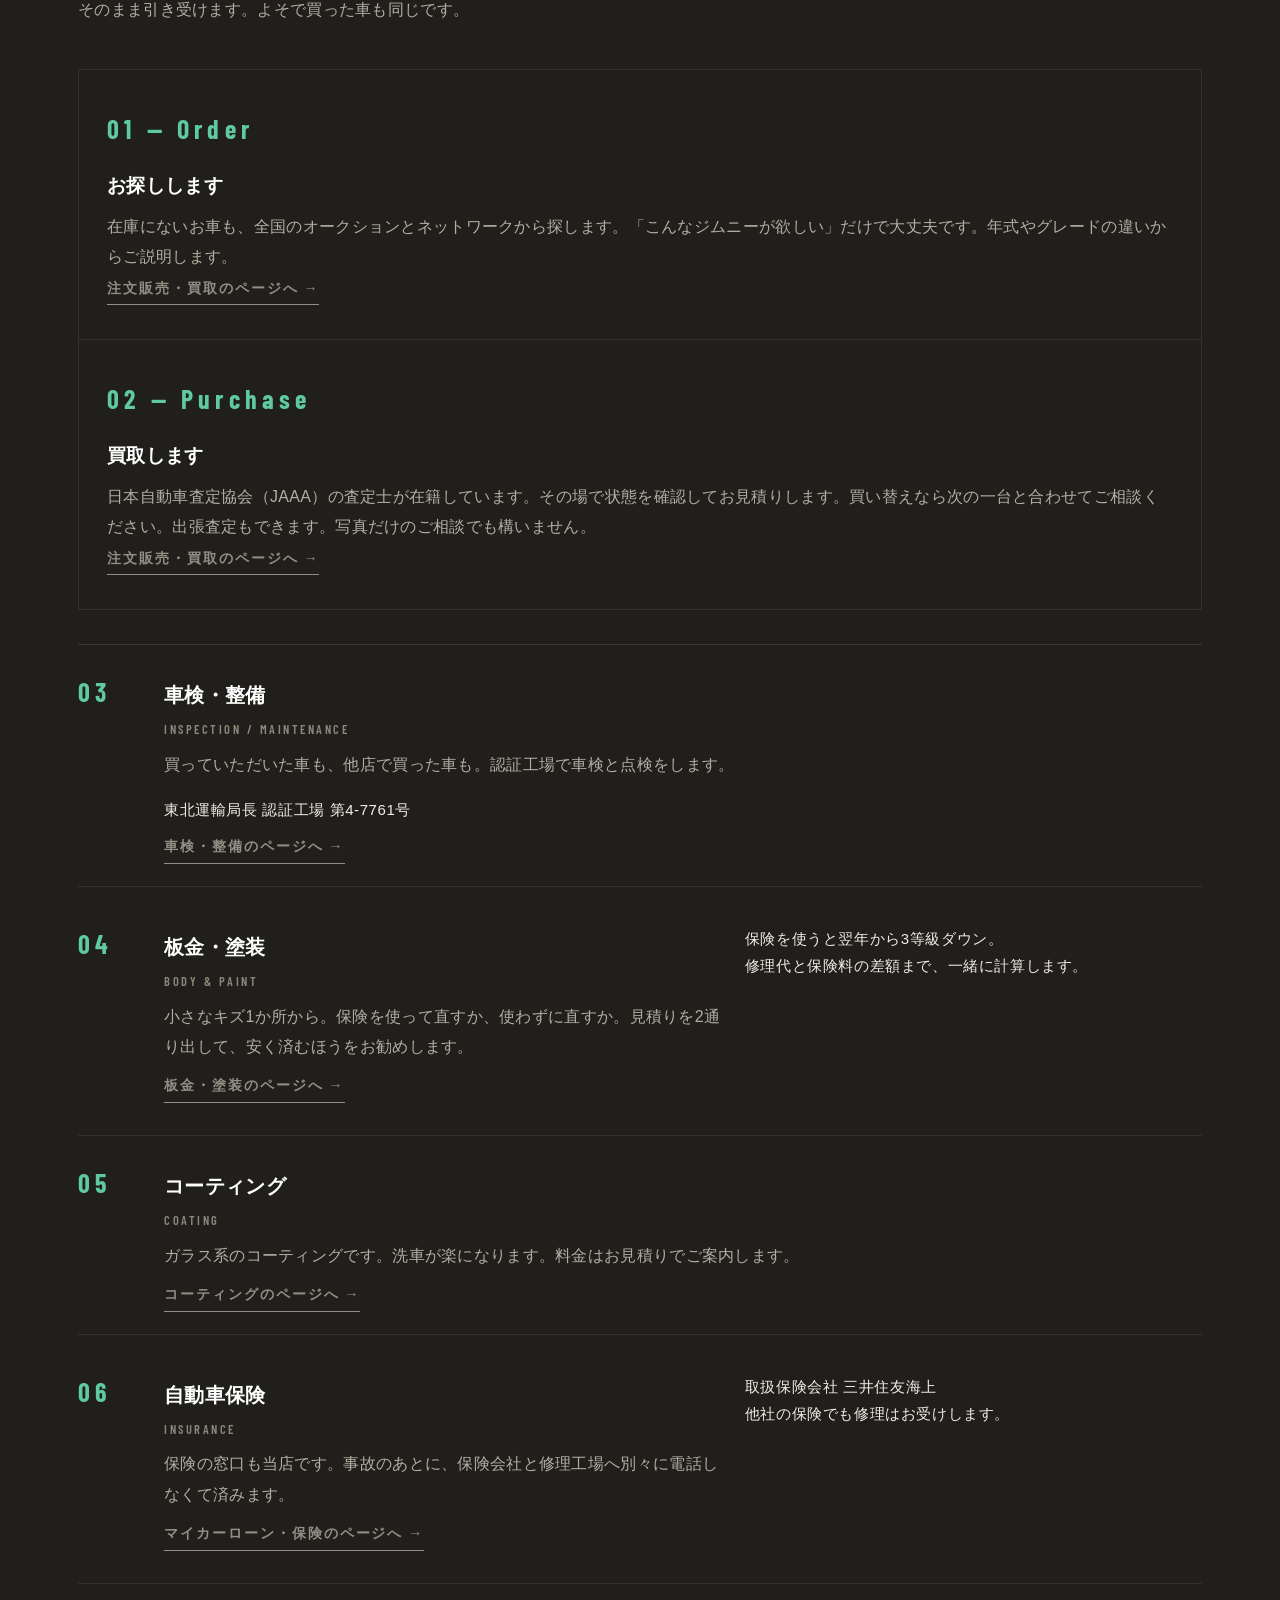
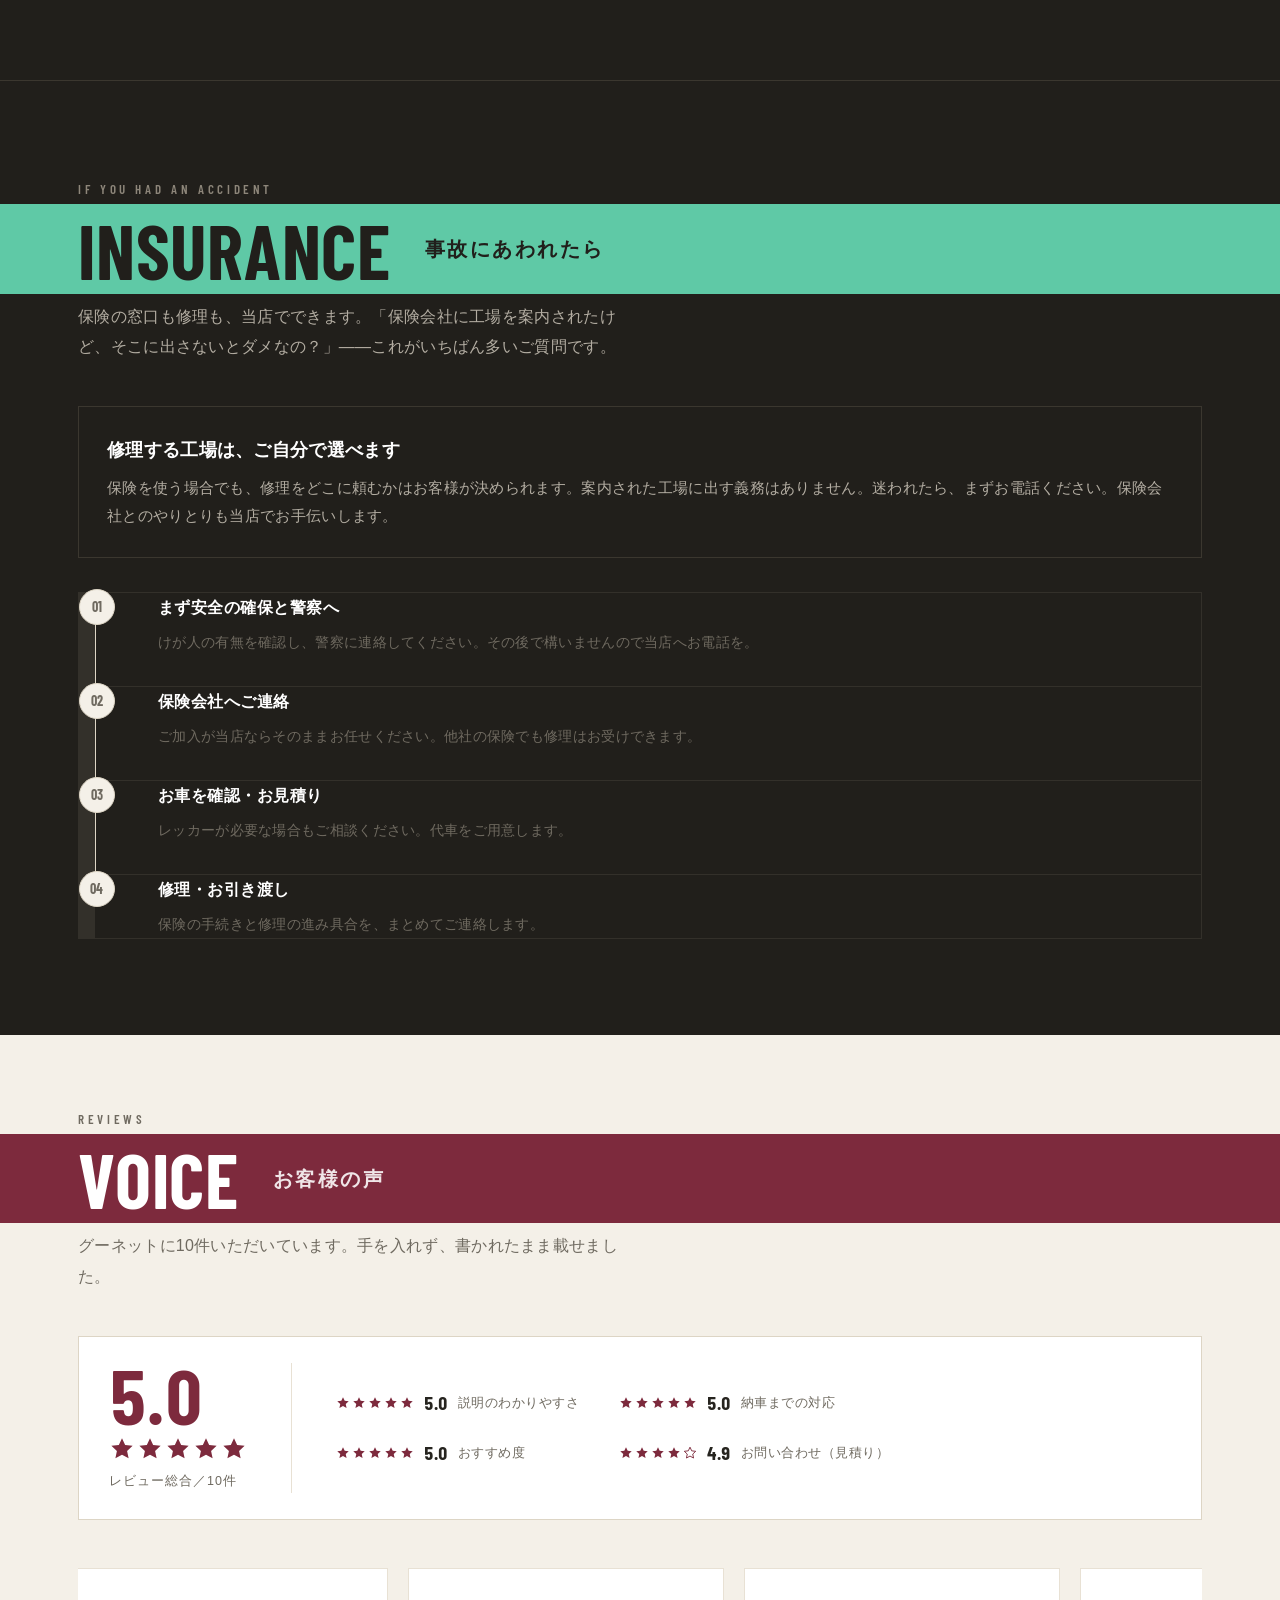
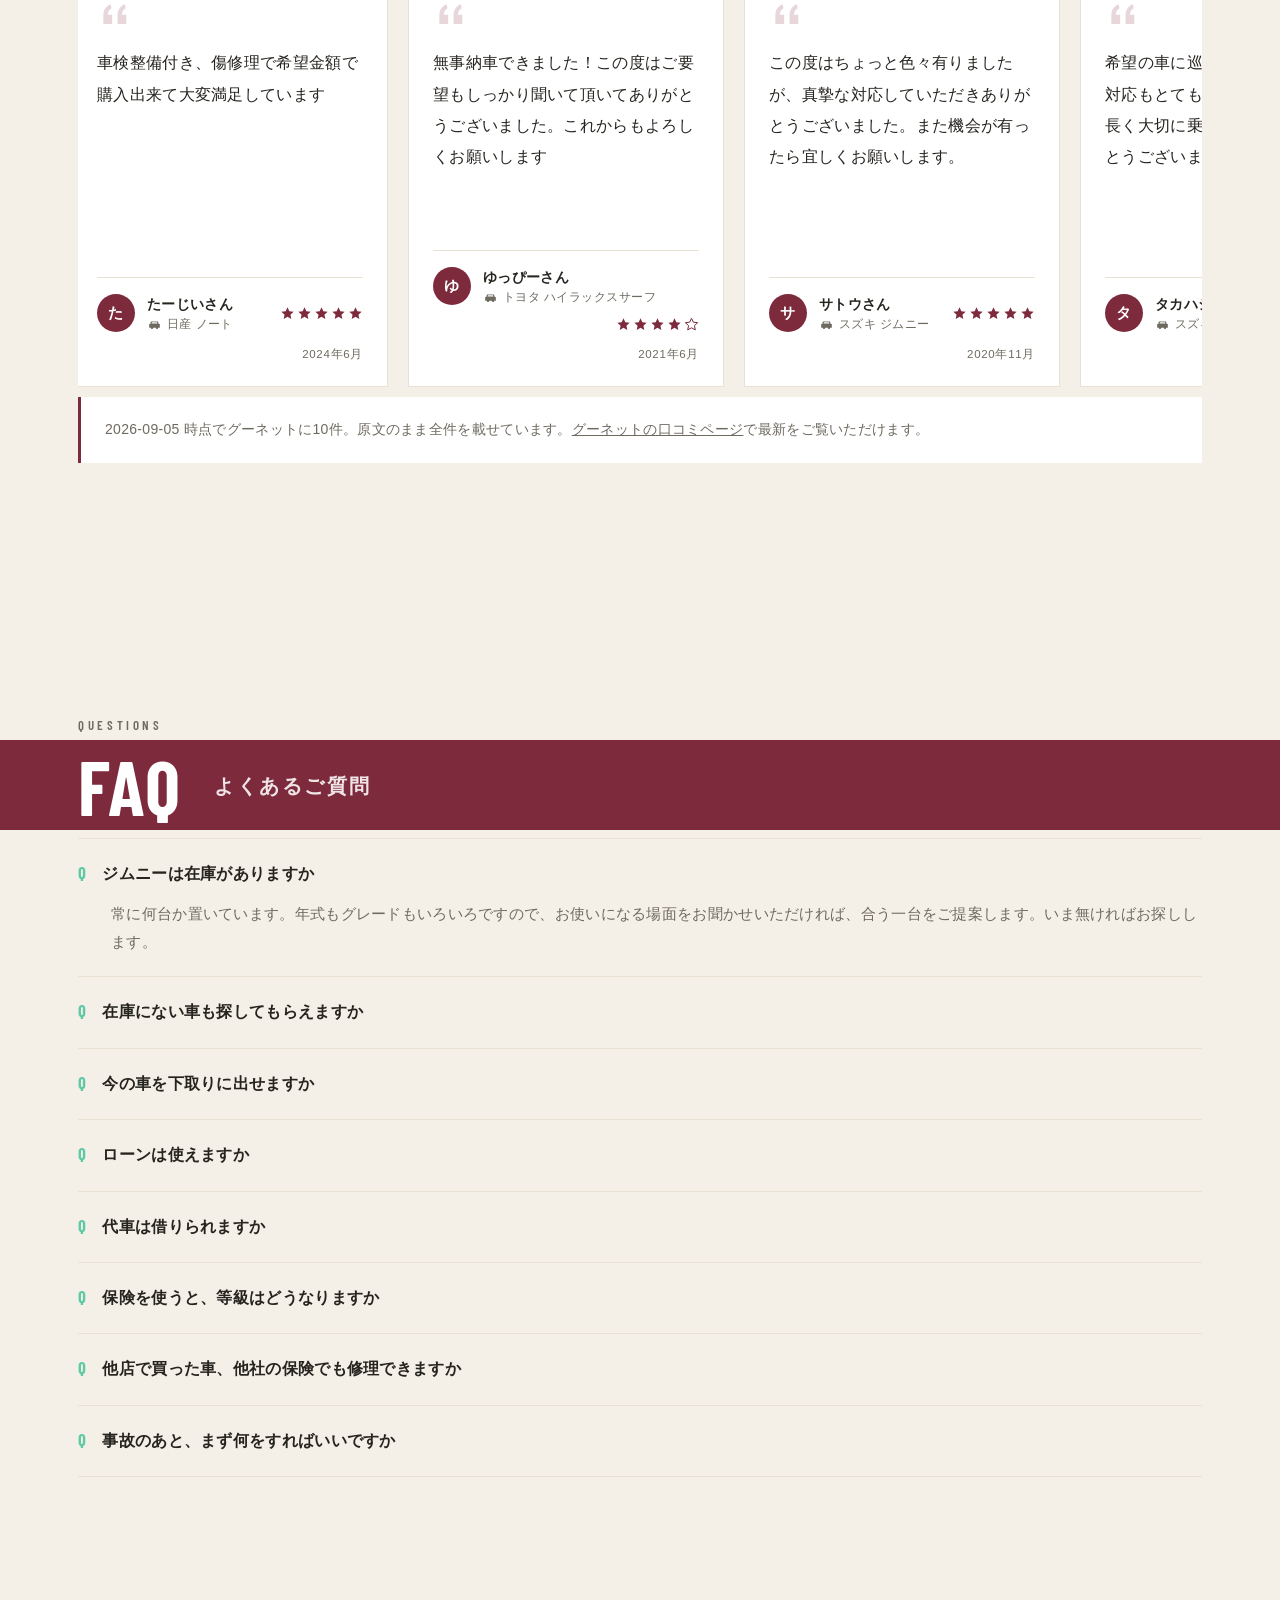
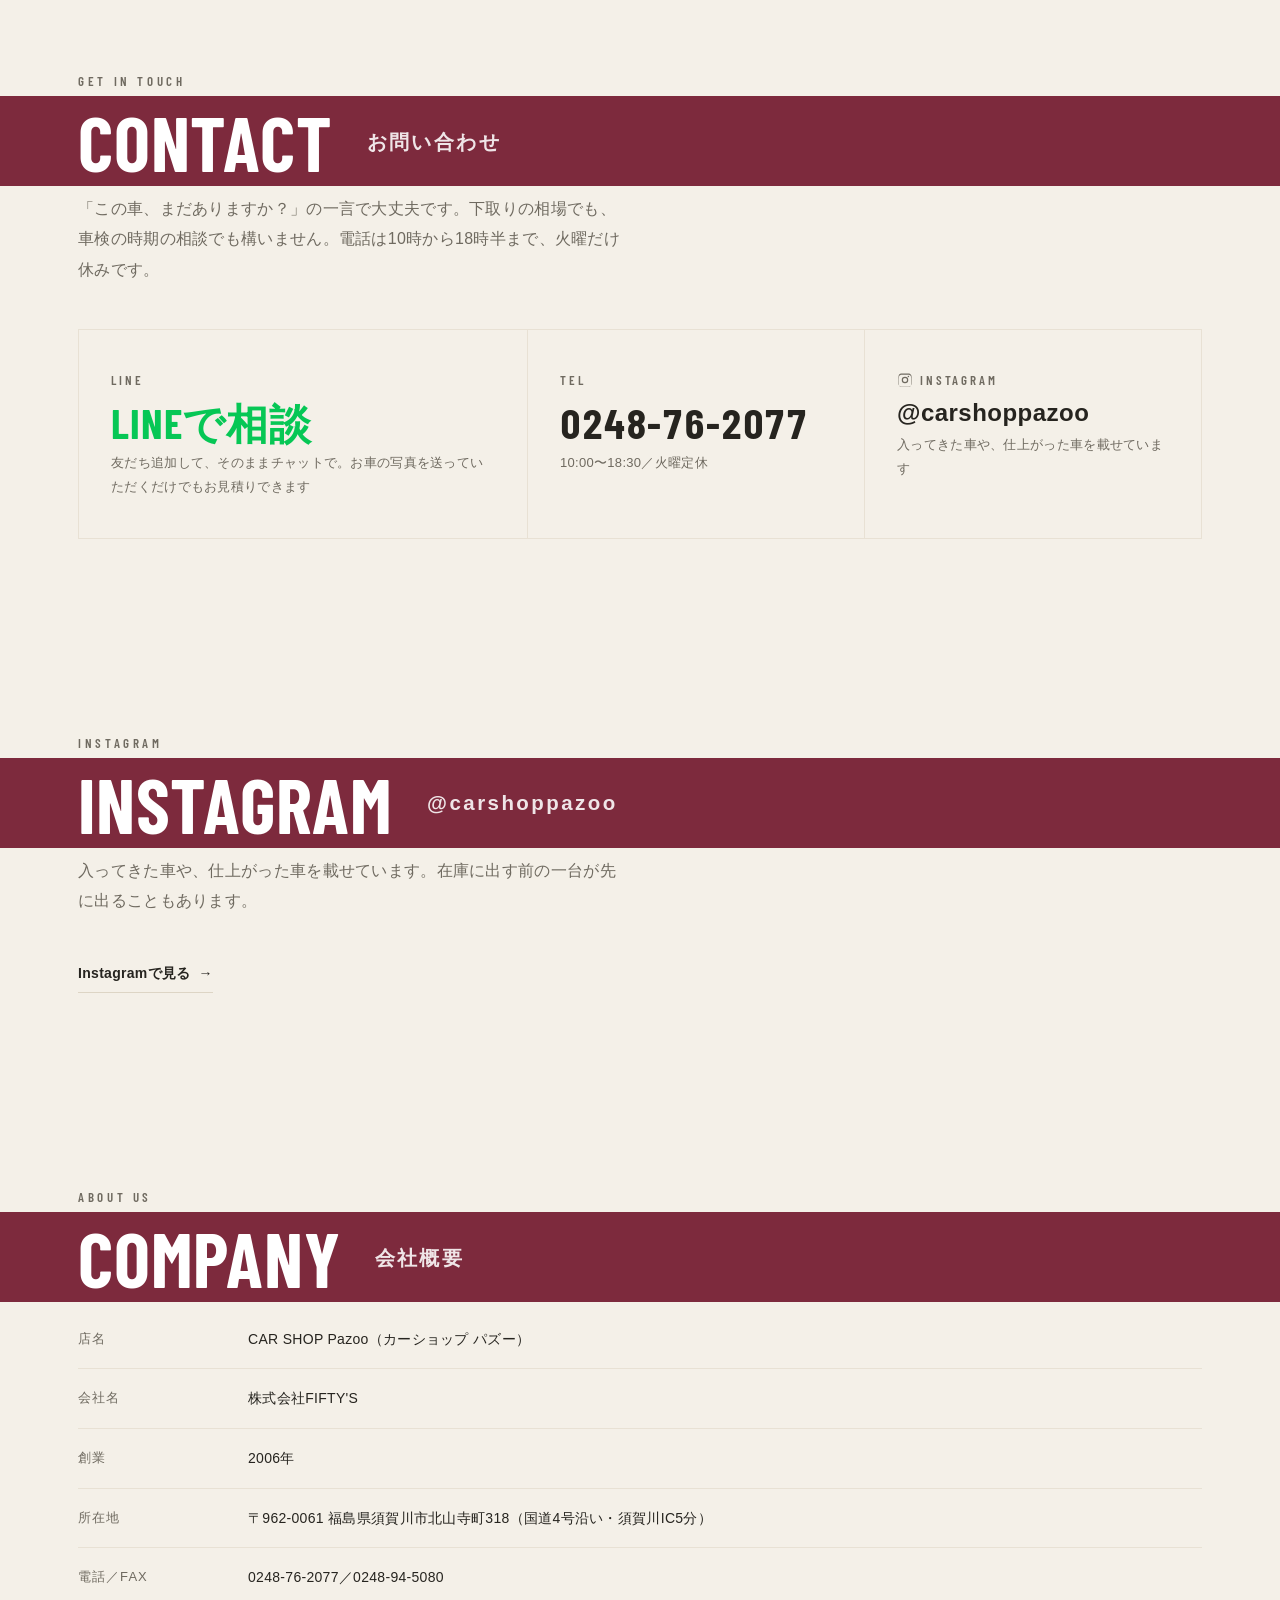
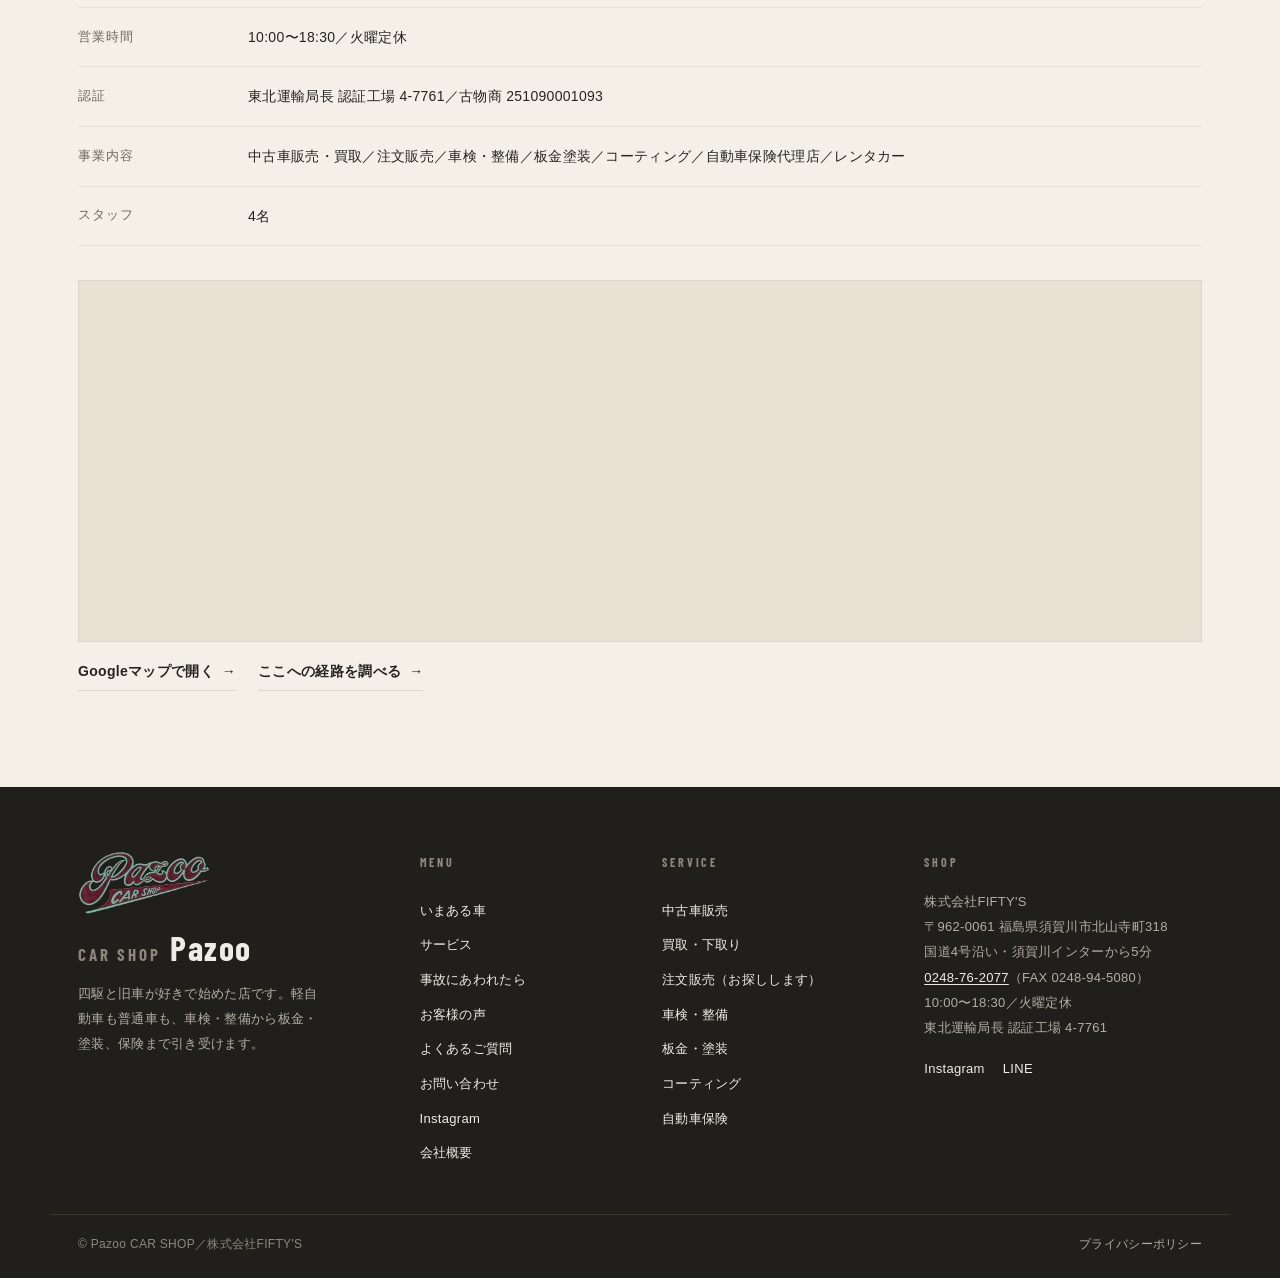
==== commit ebd67606: "トップ在庫欄の下に「お探しします」枠（LINE・注文販売へ）を追加（社長 2026-09-19） Co-Authored-By: Claude Opus 5 (1M context) <noreply" ====
--- a/index.html
+++ b/index.html
@@ -254,6 +254,12 @@
     <p class="note">
       <span id="updNote">2026-09-02</span> 更新
     </p>
+    <!-- 在庫に無ければ探す店、と読ませる（社長 2026-09-19「お探しします。入れて」） -->
+    <div class="stock-search anime ani_fade d2">
+      <p class="ss-t">お探しの一台がなければ、<span class="nb">お探しします。</span></p>
+      <p>車種・年式・色・ご予算を伺い、全国のオークションとネットワークから探します。「こんなジムニーが欲しい」だけで大丈夫です。</p>
+      <p class="ss-act"><a class="ss-line" href="https://lin.ee/tHzevLr" target="_blank" rel="noopener">LINEで探してもらう</a><a href="order.html">注文販売のページへ</a></p>
+    </div>
   </div>
 </section>
 
--- a/assets/css/pazoo-2609.css
+++ b/assets/css/pazoo-2609.css
@@ -126,6 +126,16 @@
 .stock-link::after{content:"→";font-family:var(--en)}
 .stock-link:hover{color:var(--wine);border-color:var(--wine)}
 .stock-link:focus-visible{outline:2px solid var(--wine);outline-offset:4px}
+/* 在庫の下の「お探しします」（社長 2026-09-19） */
+.stock-search{margin-top:36px;padding:28px 32px;background:var(--paper);border:1px solid var(--line);border-left:4px solid var(--wine)}
+.stock-search p{margin:0 0 10px}
+.stock-search .ss-t{font-size:20px;font-weight:700;color:var(--wine);letter-spacing:.06em}
+.stock-search .nb{display:inline-block}/* スマホで「お探しし／ます」と割れないように */
+.ss-act{display:flex;flex-wrap:wrap;gap:12px 24px;align-items:center;margin:16px 0 0!important}
+.ss-act a{font-size:14px;font-weight:700;letter-spacing:.08em}
+.ss-act .ss-line{display:inline-block;padding:11px 22px;background:#06c755;color:#fff;text-decoration:none;border-radius:999px}
+.ss-act a:focus-visible{outline:2px solid var(--wine);outline-offset:4px}
+@media(max-width:720px){.stock-search{padding:22px 20px}.stock-search .ss-t{font-size:17px}}
 /* スマホは見出しの右の空きに車を入れる（2026-09-04 社長指示）。
    実測（390px）＝見出し2行 87px＋余白26px／"CLASSIC 4WD" の行幅 194px。
    幅42%（=147px）なら文字に9px手前で止まり、高さ108pxは見出しの箱に収まる。 */
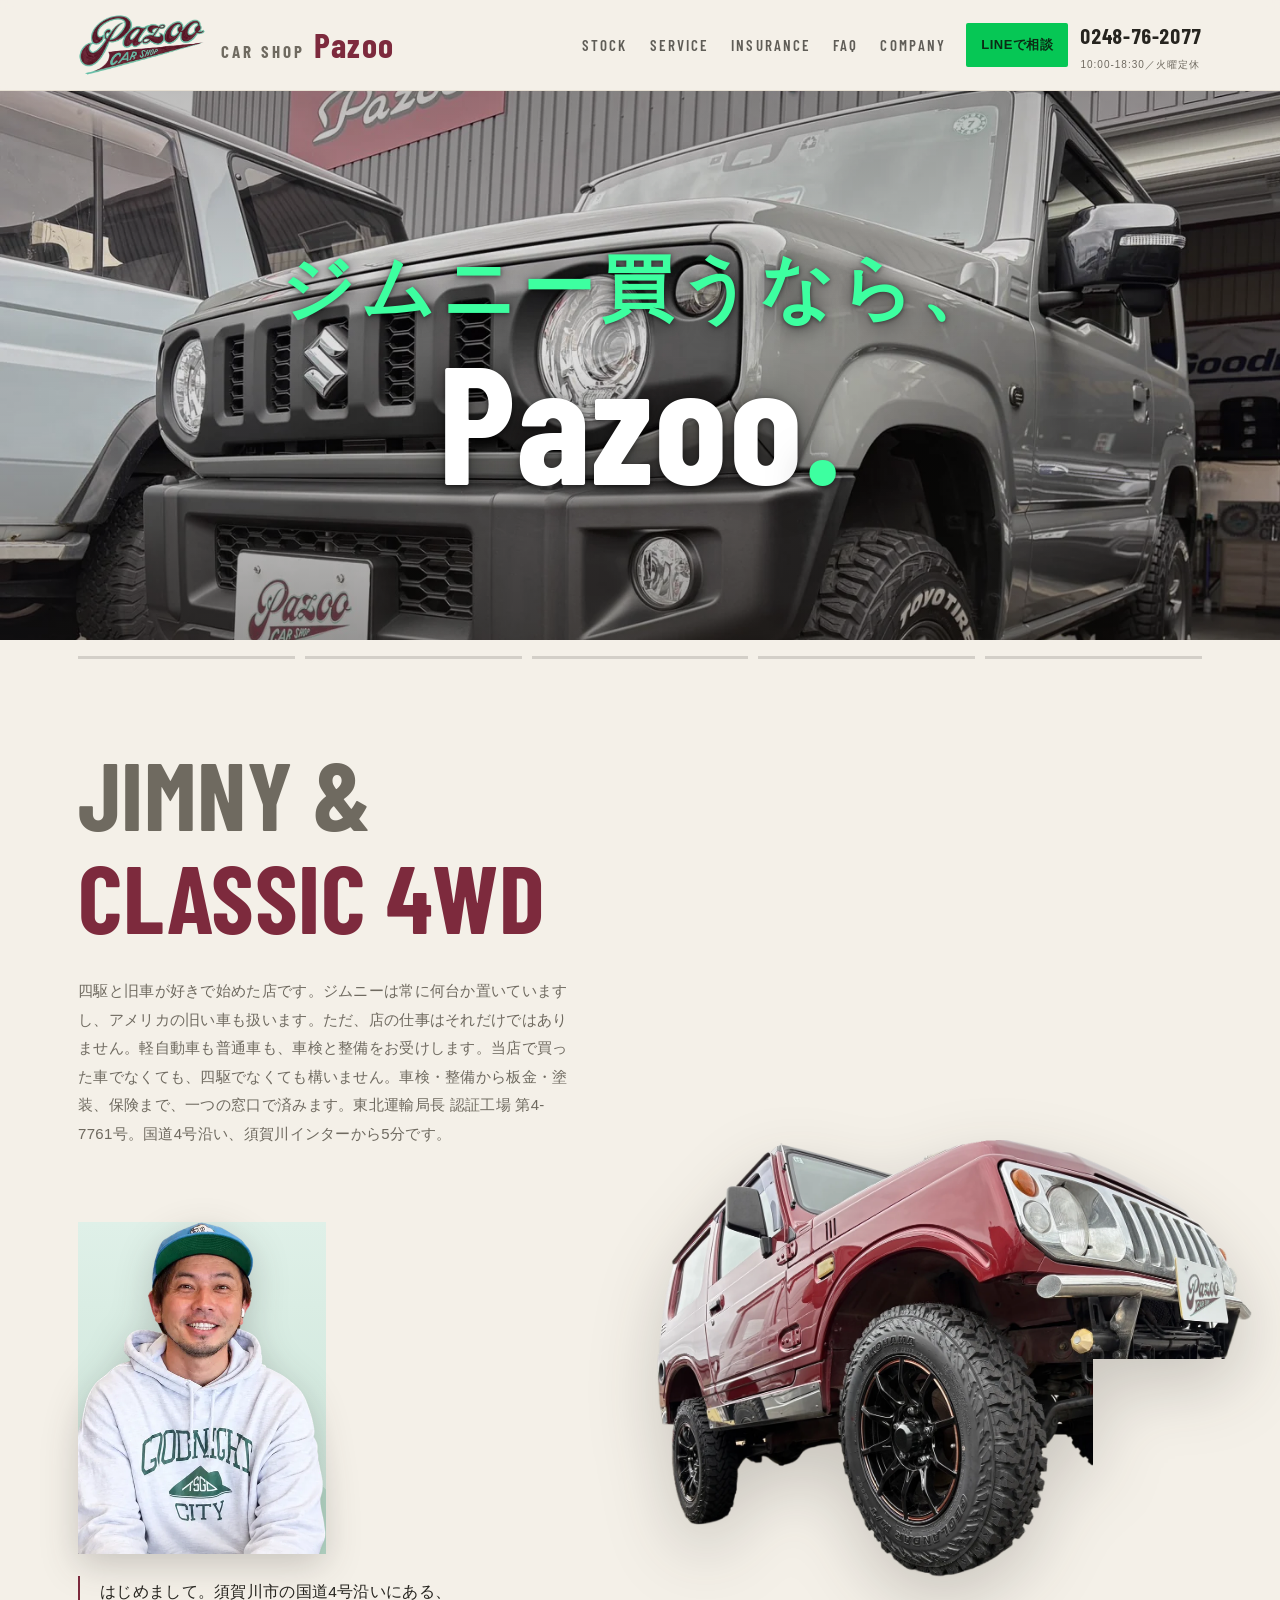
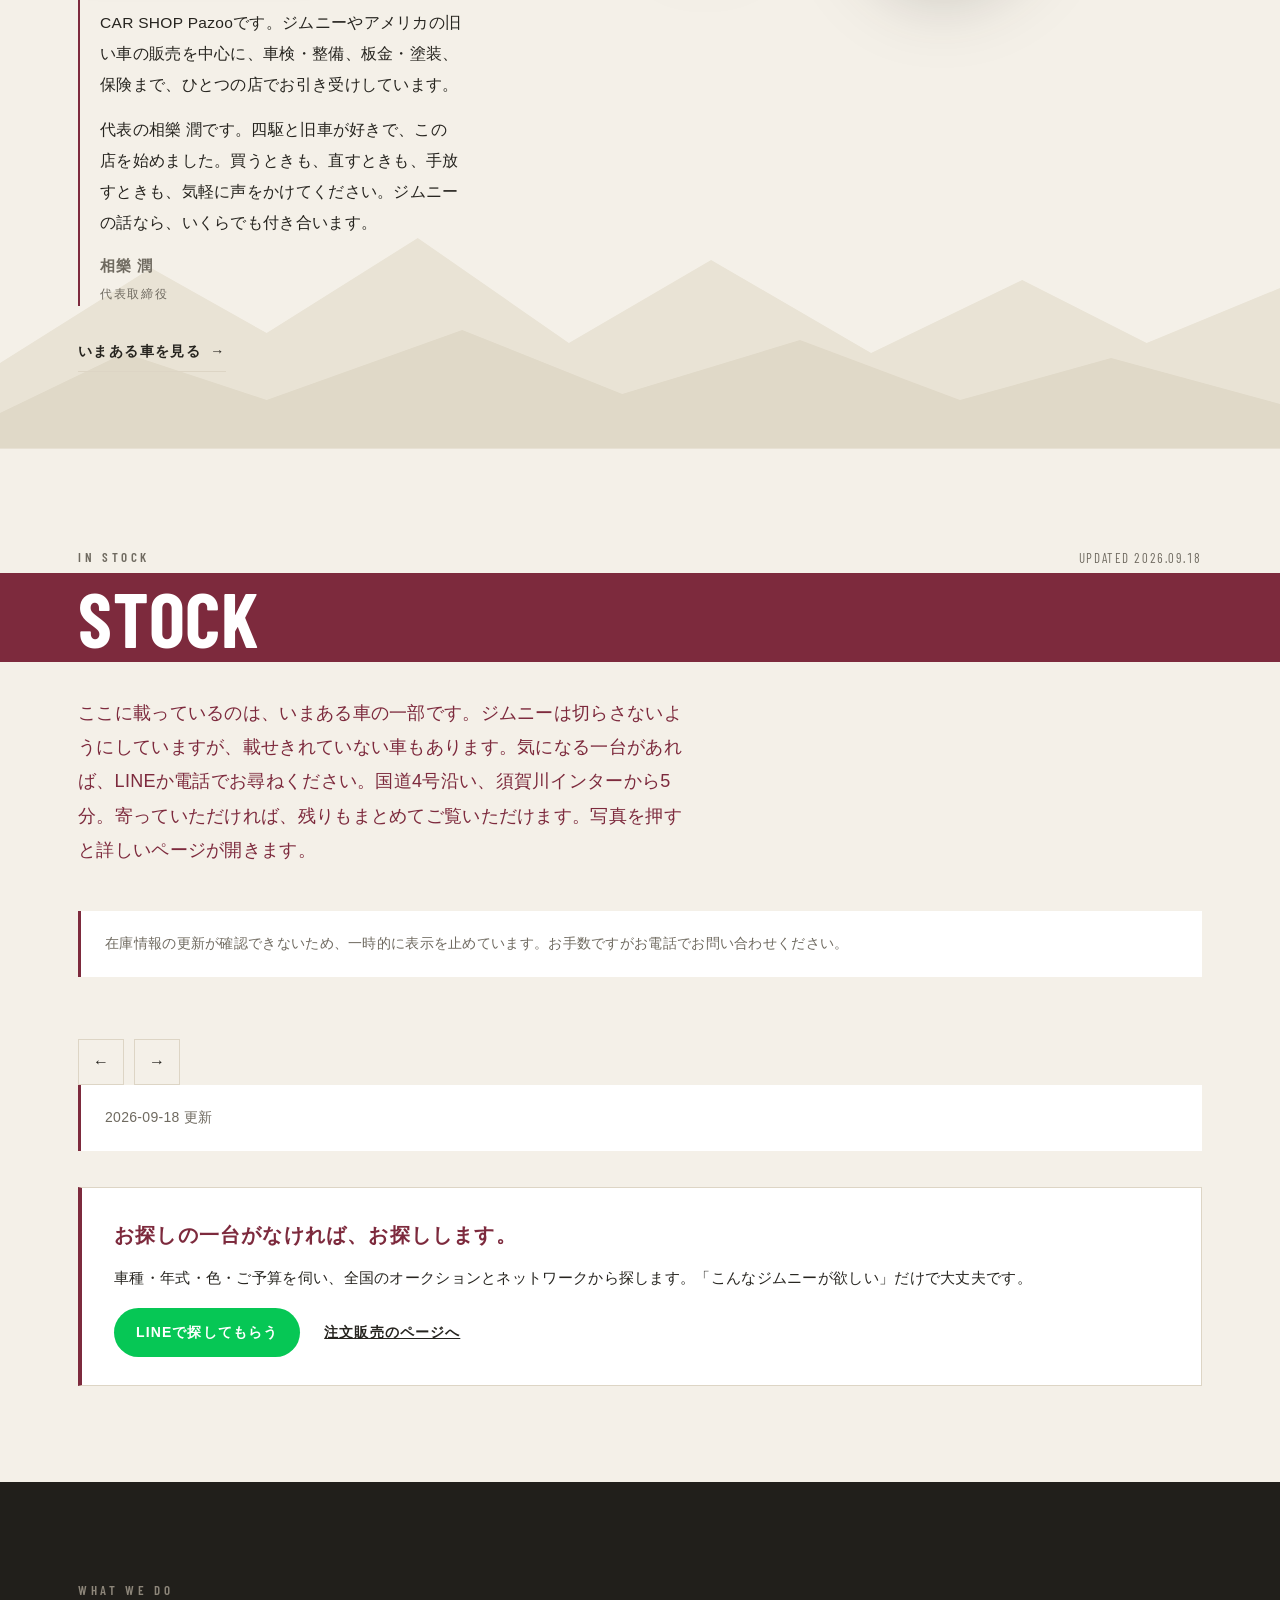
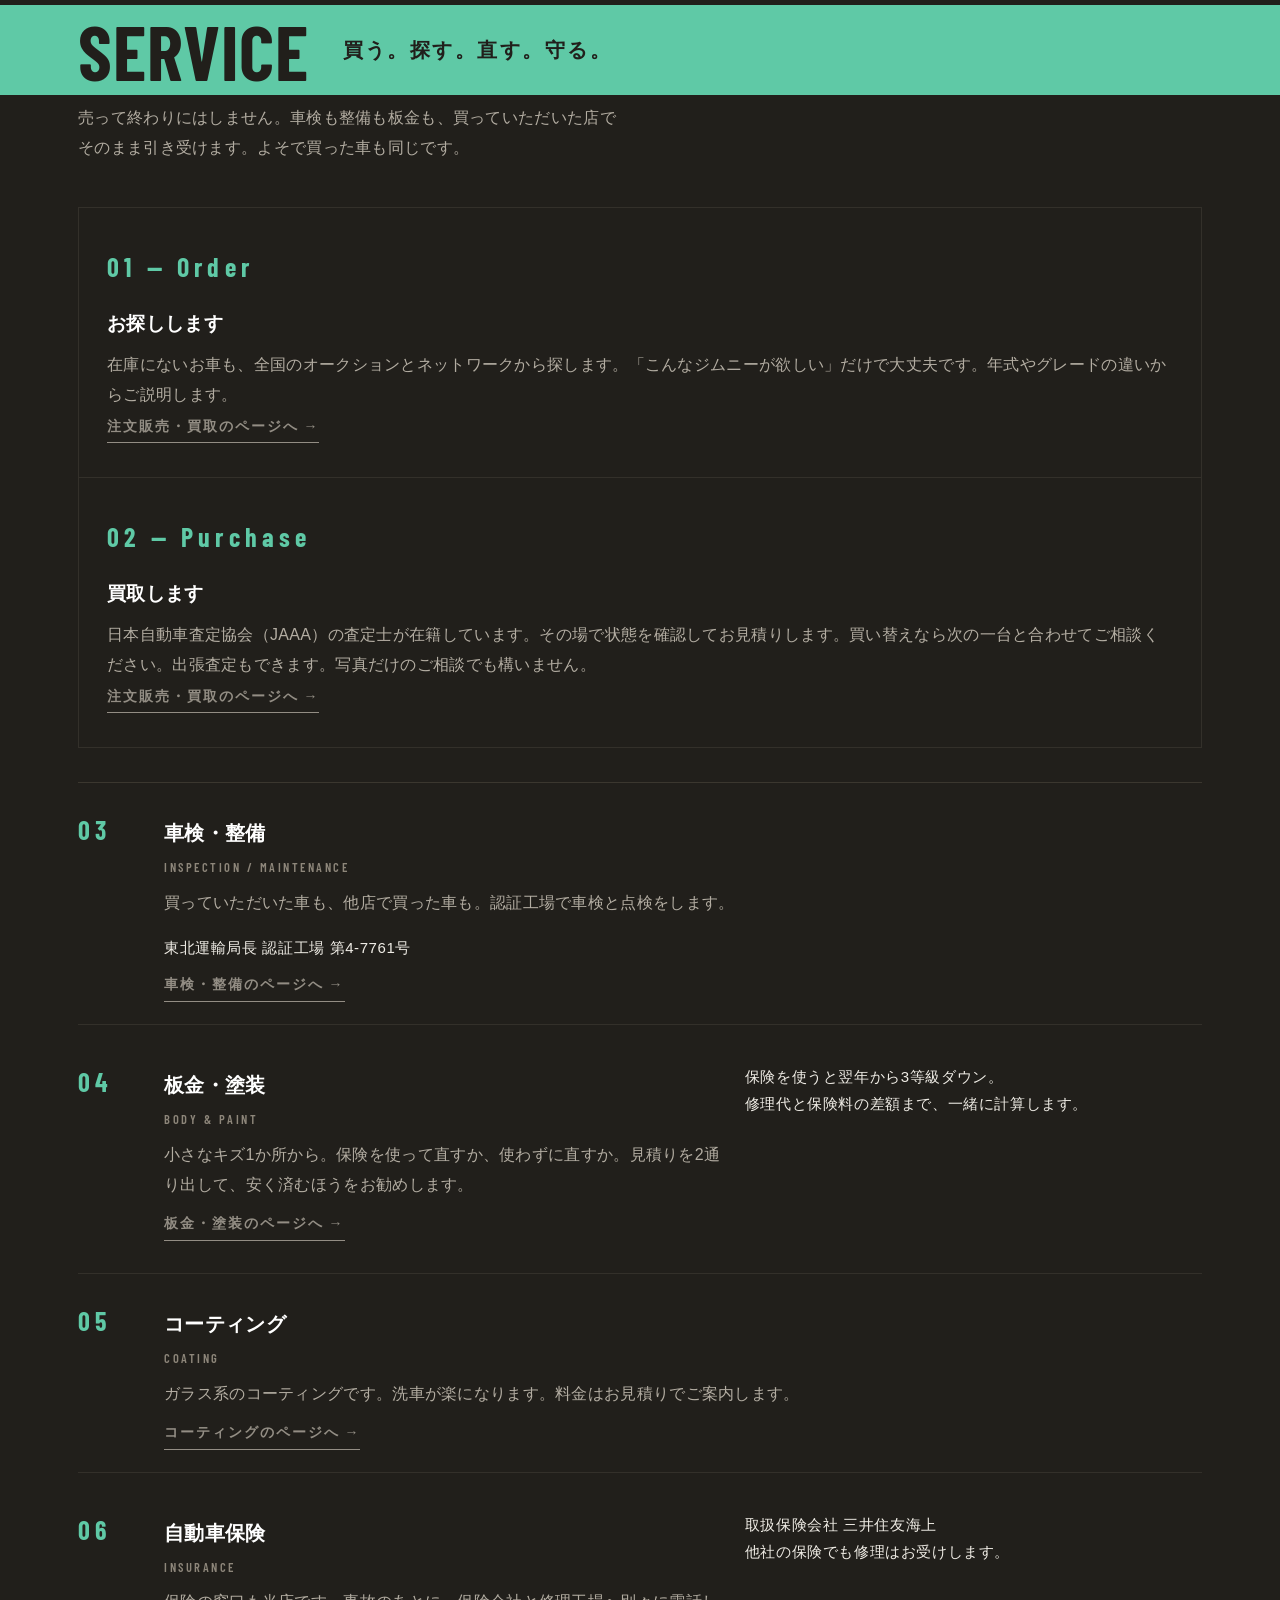
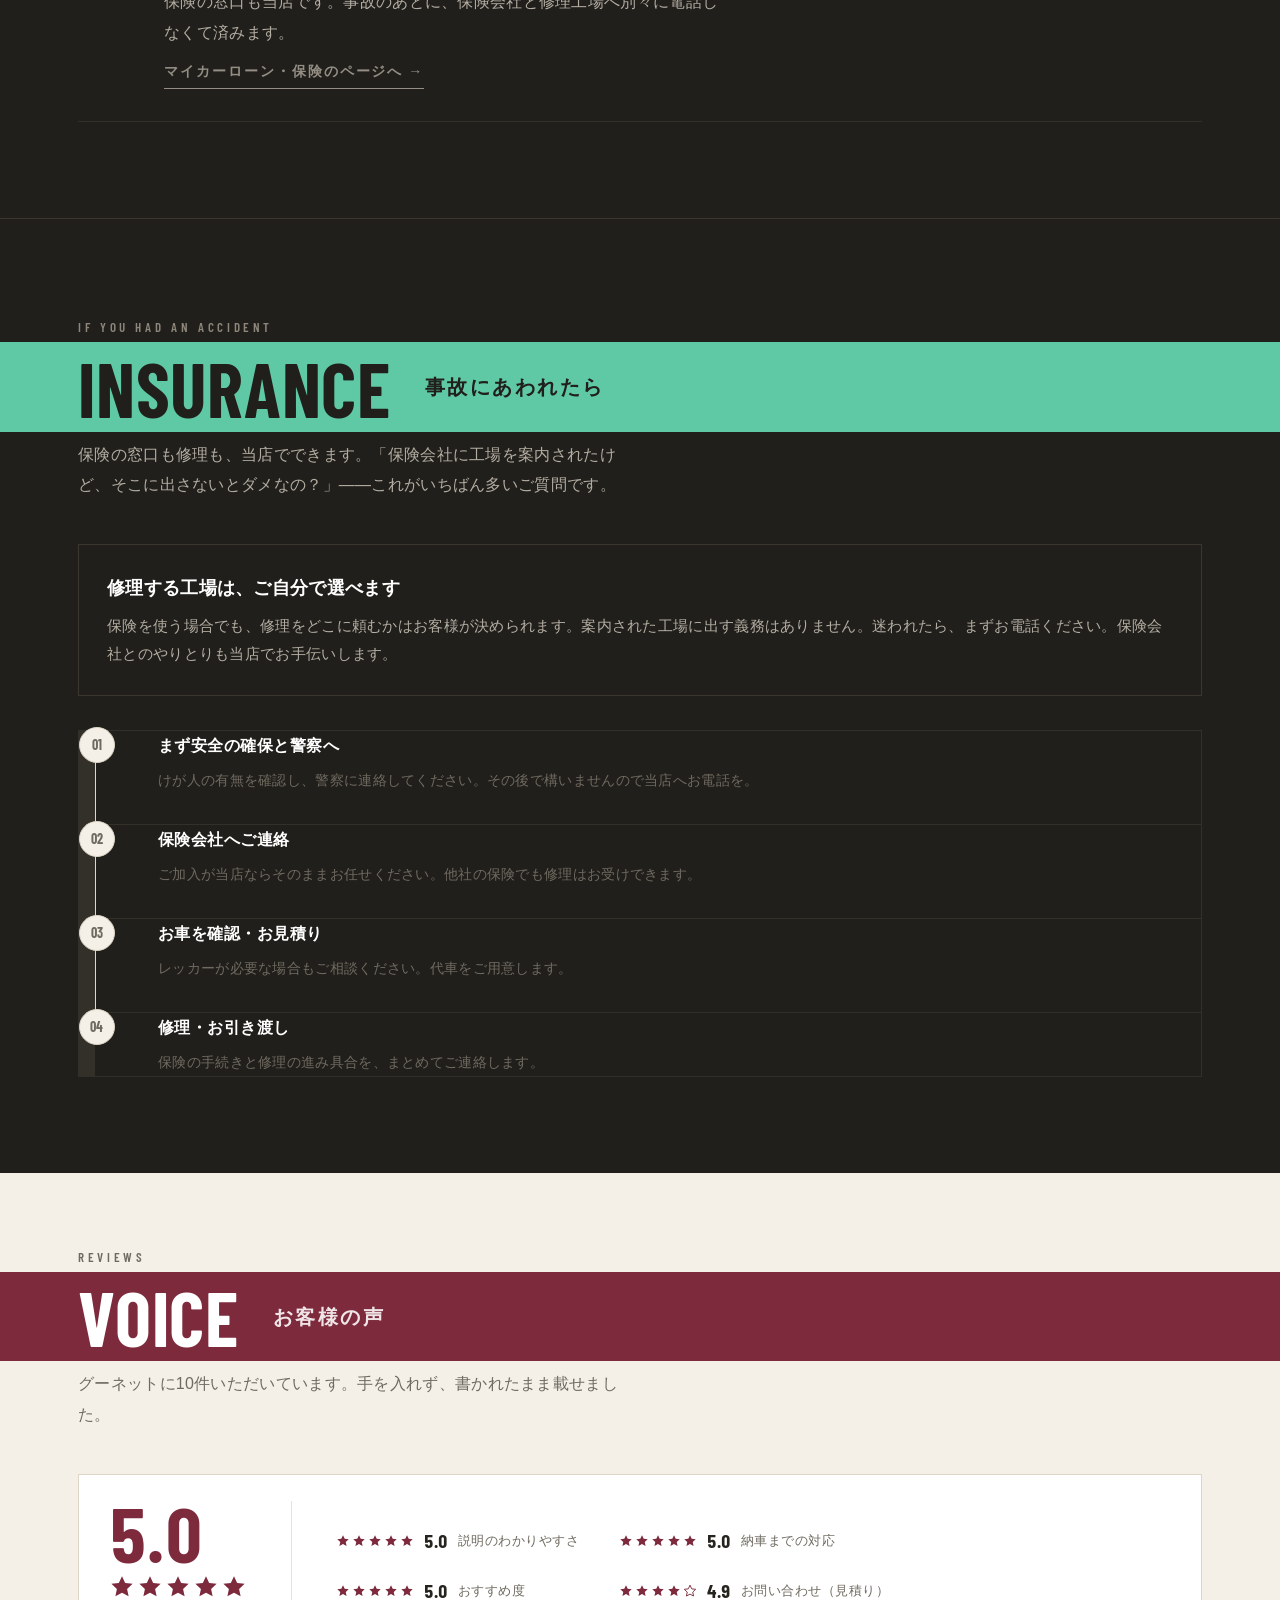
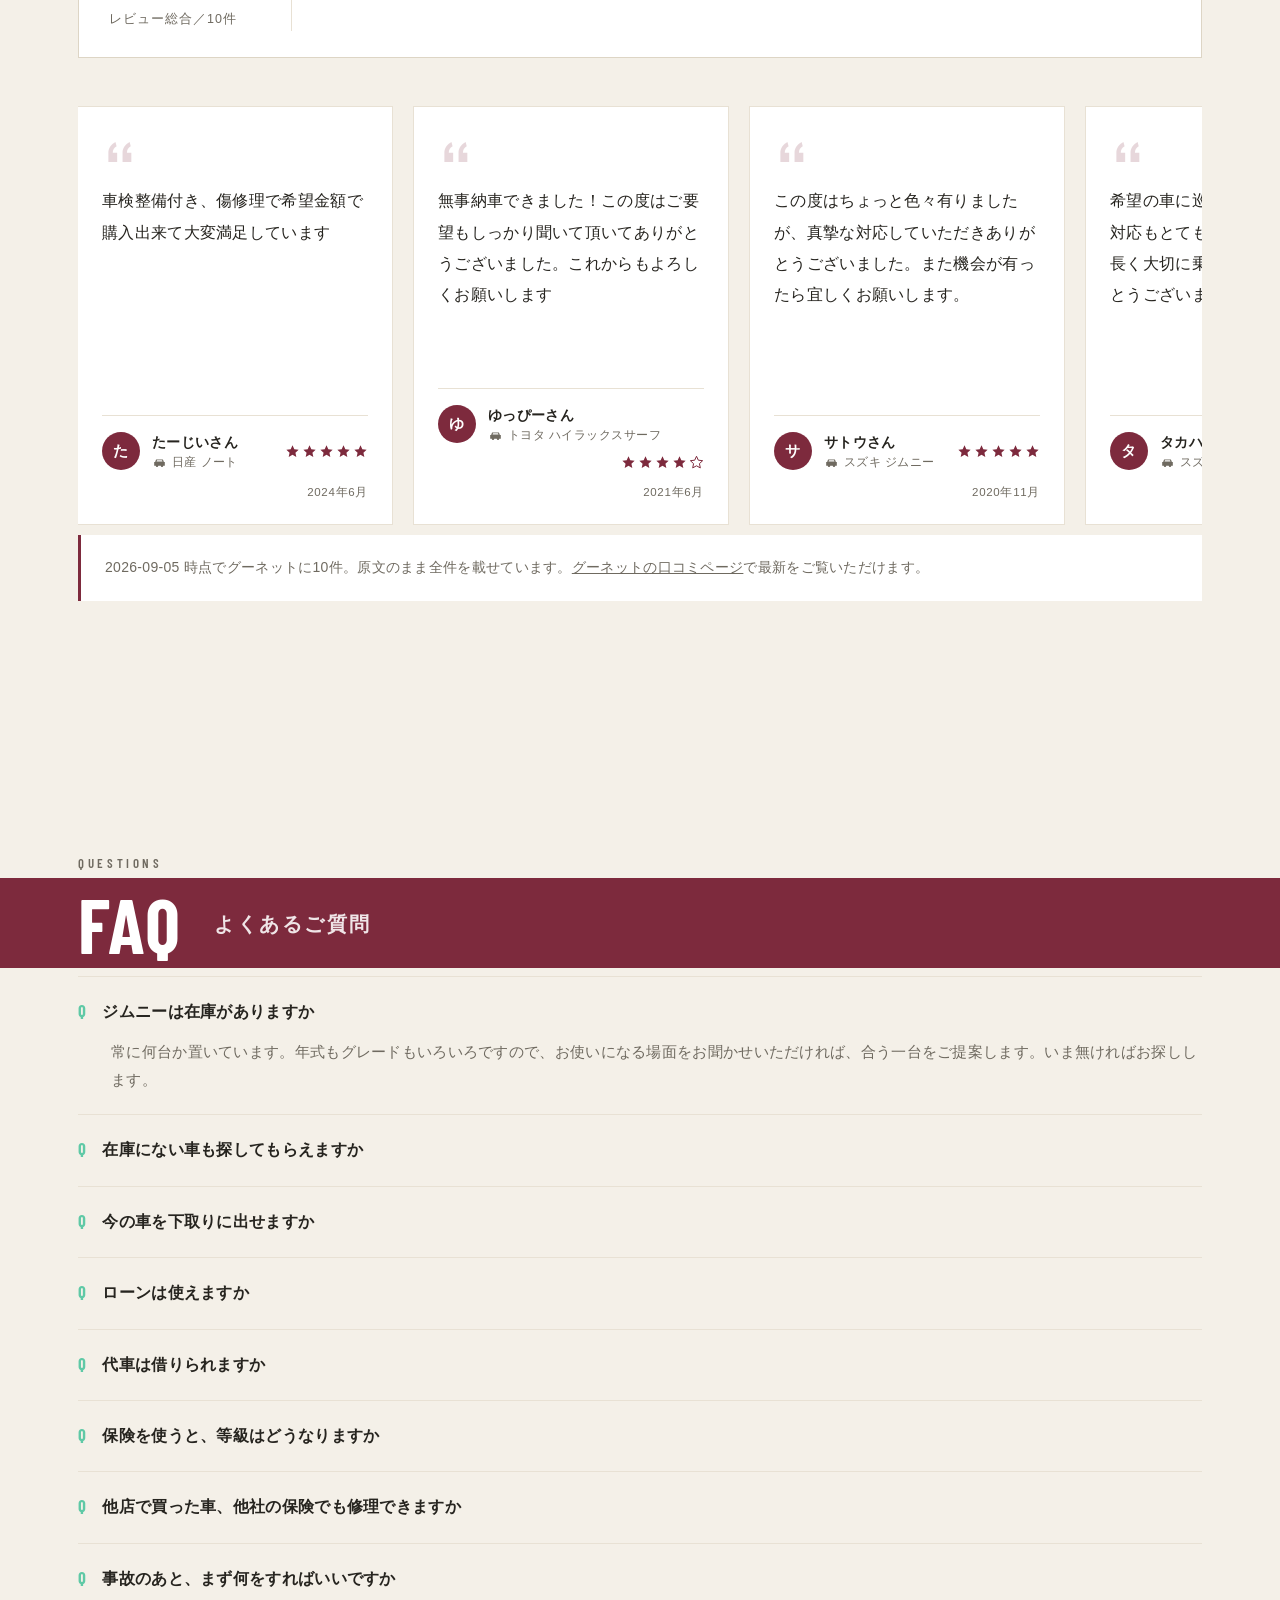
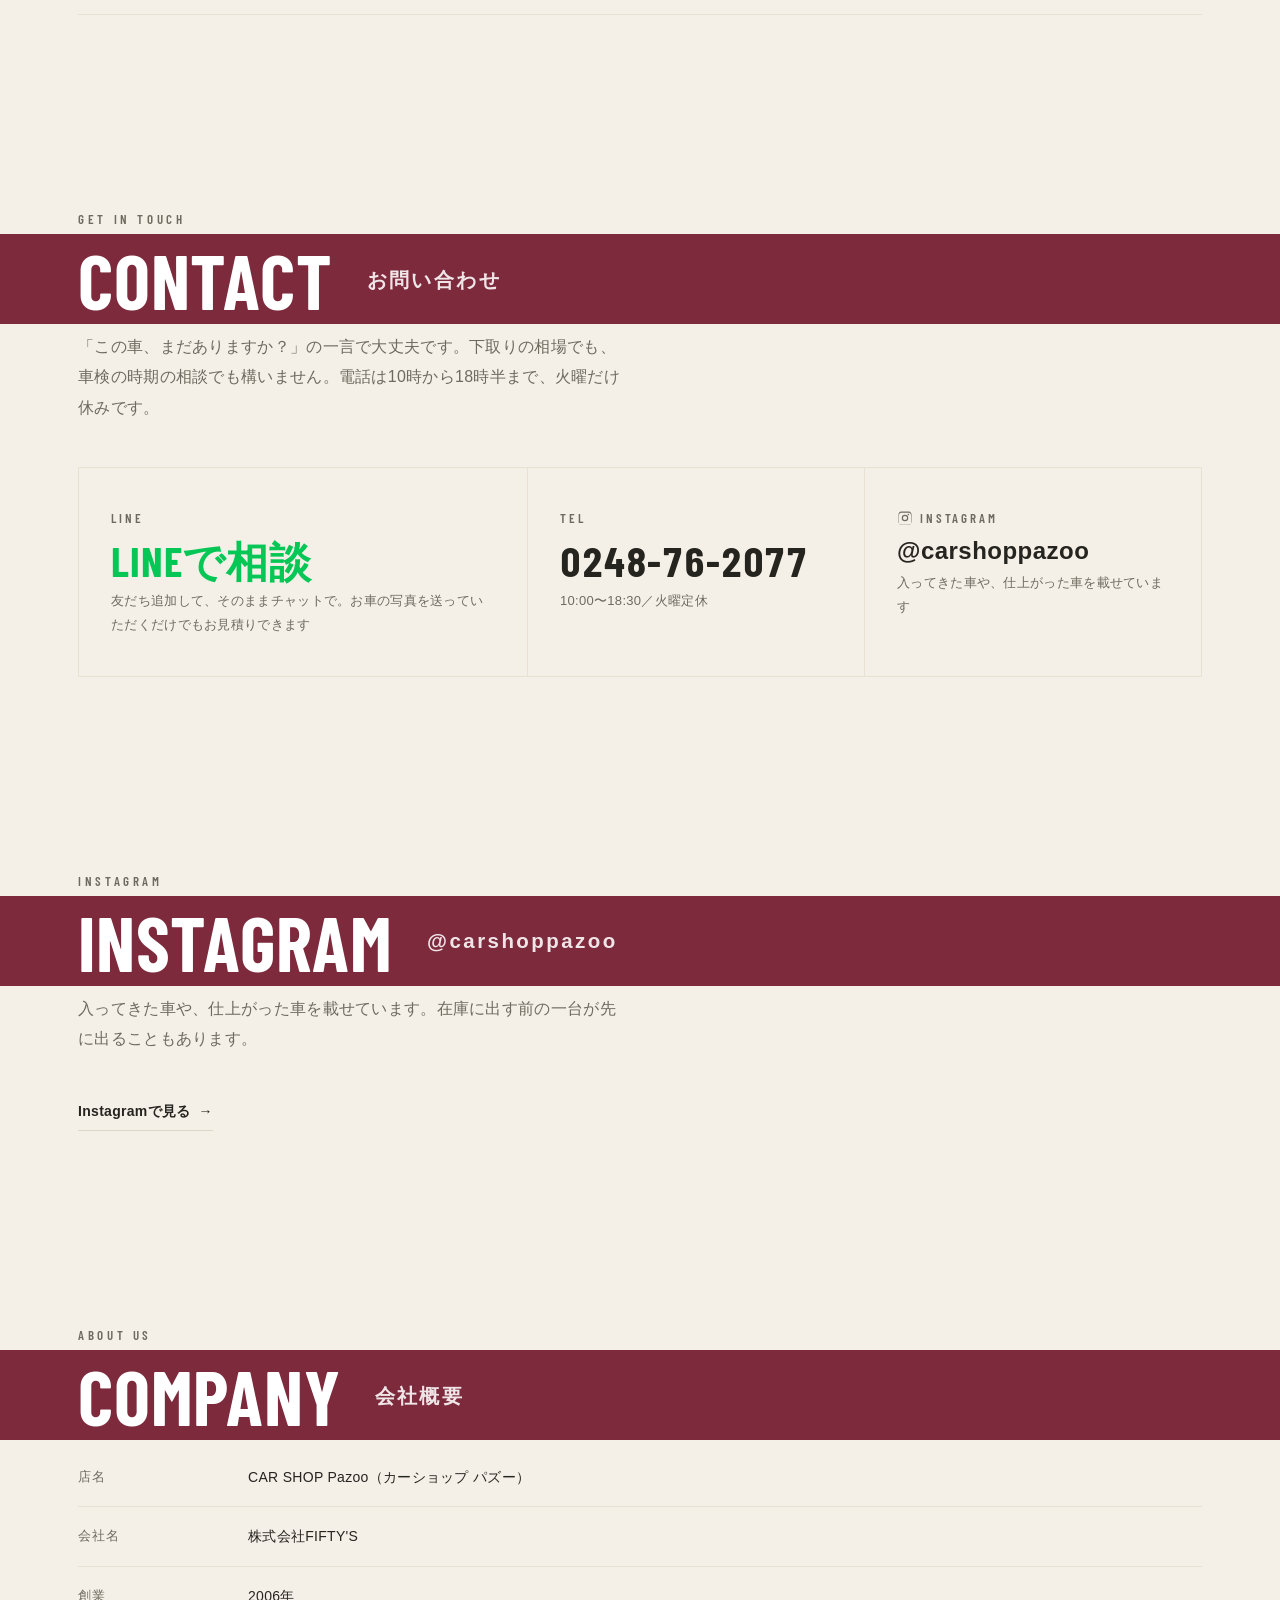
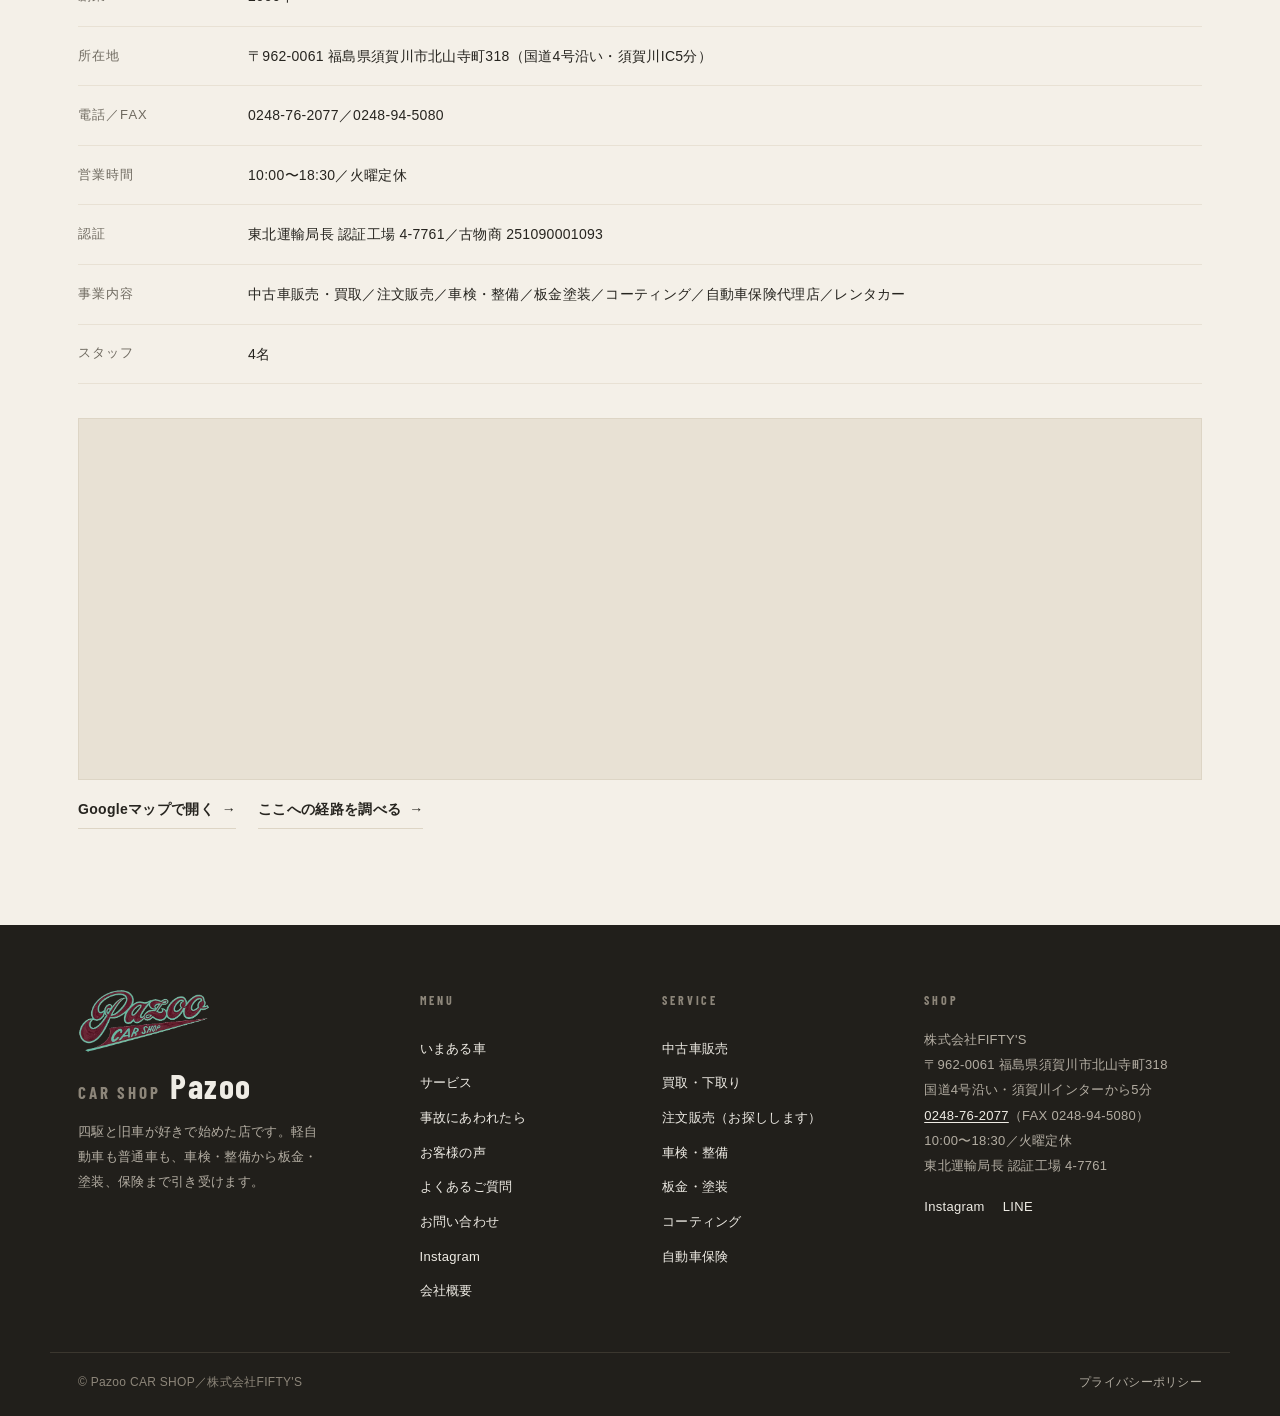
==== commit a5b404e3: "トップ：店主のひとこと（仮）を「はじめまして→お店の紹介→自分の紹介」に書き直し（社長 2026-09-19） Co-Authored-By: Claude Opus 5 (1M context) <" ====
--- a/index.html
+++ b/index.html
@@ -198,10 +198,10 @@
     <img srcset="assets/img/main/mv3-812w.webp 812w, assets/img/main/mv3-1598w.webp 1598w, assets/img/main/mv3.webp 1600w" sizes="(max-width: 390px) 100vw, (max-width: 768px) 100vw, (max-width: 1280px) 100vw, 100vw" class="slide" src="assets/img/main/mv3.webp" width="1600" height="505" alt="店内の待合スペース">
     <img class="slide" src="assets/img/main/mv4.webp" width="950" height="300" alt="仕上がったお車">
   </div>
-  <p class="hero-copy">
+  <h1 class="hero-copy"><!-- トップの見出し（検品 2026-09-19・社長OK） -->
     <span class="l1">ジムニー買うなら、</span>
     <span class="l2">Pazoo<i>.</i></span>
-  </p>
+  </h1>
 </div>
 <div class="wrap"><div class="bars" id="bars" role="group" aria-label="トップ写真の切り替え">
   <button type="button" class="on" data-i="0" aria-label="1枚目"><span></span></button>
@@ -220,8 +220,9 @@
     <div class="owner-row anime ani_fade d2">
       <div class="owner-photo"><img src="assets/img/daihyo.webp" width="720" height="963" loading="lazy" alt="CarShop Pazoo 代表取締役の相樂潤さん。緑と青のキャップにグレーのパーカー姿で笑っている"></div>
       <blockquote class="owner">
-        <!-- 2026-09-19 仮の文。ご本人の言葉が届いたら差し替える -->
-        <p>車が好きで、この仕事をしています。買うときも、直すときも、手放すときも、気軽に声をかけてください。ジムニーの話なら、いくらでも付き合います。</p>
+        <!-- 2026-09-19 仮の文（社長指示で「はじめまして→お店→自分」の順に書き直し）。ご本人の言葉が届いたら差し替える -->
+        <p>はじめまして。須賀川市の国道4号沿いにある、CAR SHOP Pazooです。ジムニーやアメリカの旧い車の販売を中心に、車検・整備、板金・塗装、保険まで、ひとつの店でお引き受けしています。</p>
+        <p>代表の相樂 潤です。四駆と旧車が好きで、この店を始めました。買うときも、直すときも、手放すときも、気軽に声をかけてください。ジムニーの話なら、いくらでも付き合います。</p>
         <cite>相樂 潤<span>代表取締役</span></cite>
       </blockquote>
     </div>
--- a/assets/css/pazoo-2609.css
+++ b/assets/css/pazoo-2609.css
@@ -437,7 +437,7 @@
 
 
 /* ===== トップの大きなコピー（写真の中央） ===== */
-.hero-copy{position:absolute;left:50%;top:50%;transform:translate(-50%,-50%);z-index:3;margin:0;
+.hero-copy{position:absolute;left:50%;top:50%;transform:translate(-50%,-50%);z-index:3;margin:0;font-size:inherit;font-weight:inherit;
   width:92%;text-align:center;display:flex;flex-direction:column;align-items:center;gap:10px;pointer-events:none}
 /* 差し色は写真ごとに変わる（社長 2026-09-04「写真がかわったら、差し色だけ違う色に」）。JSが --accent を切り替える */
 :root{--accent:#3dffa0}/* 蛍光ミント1色（社長 2026-09-04） */
